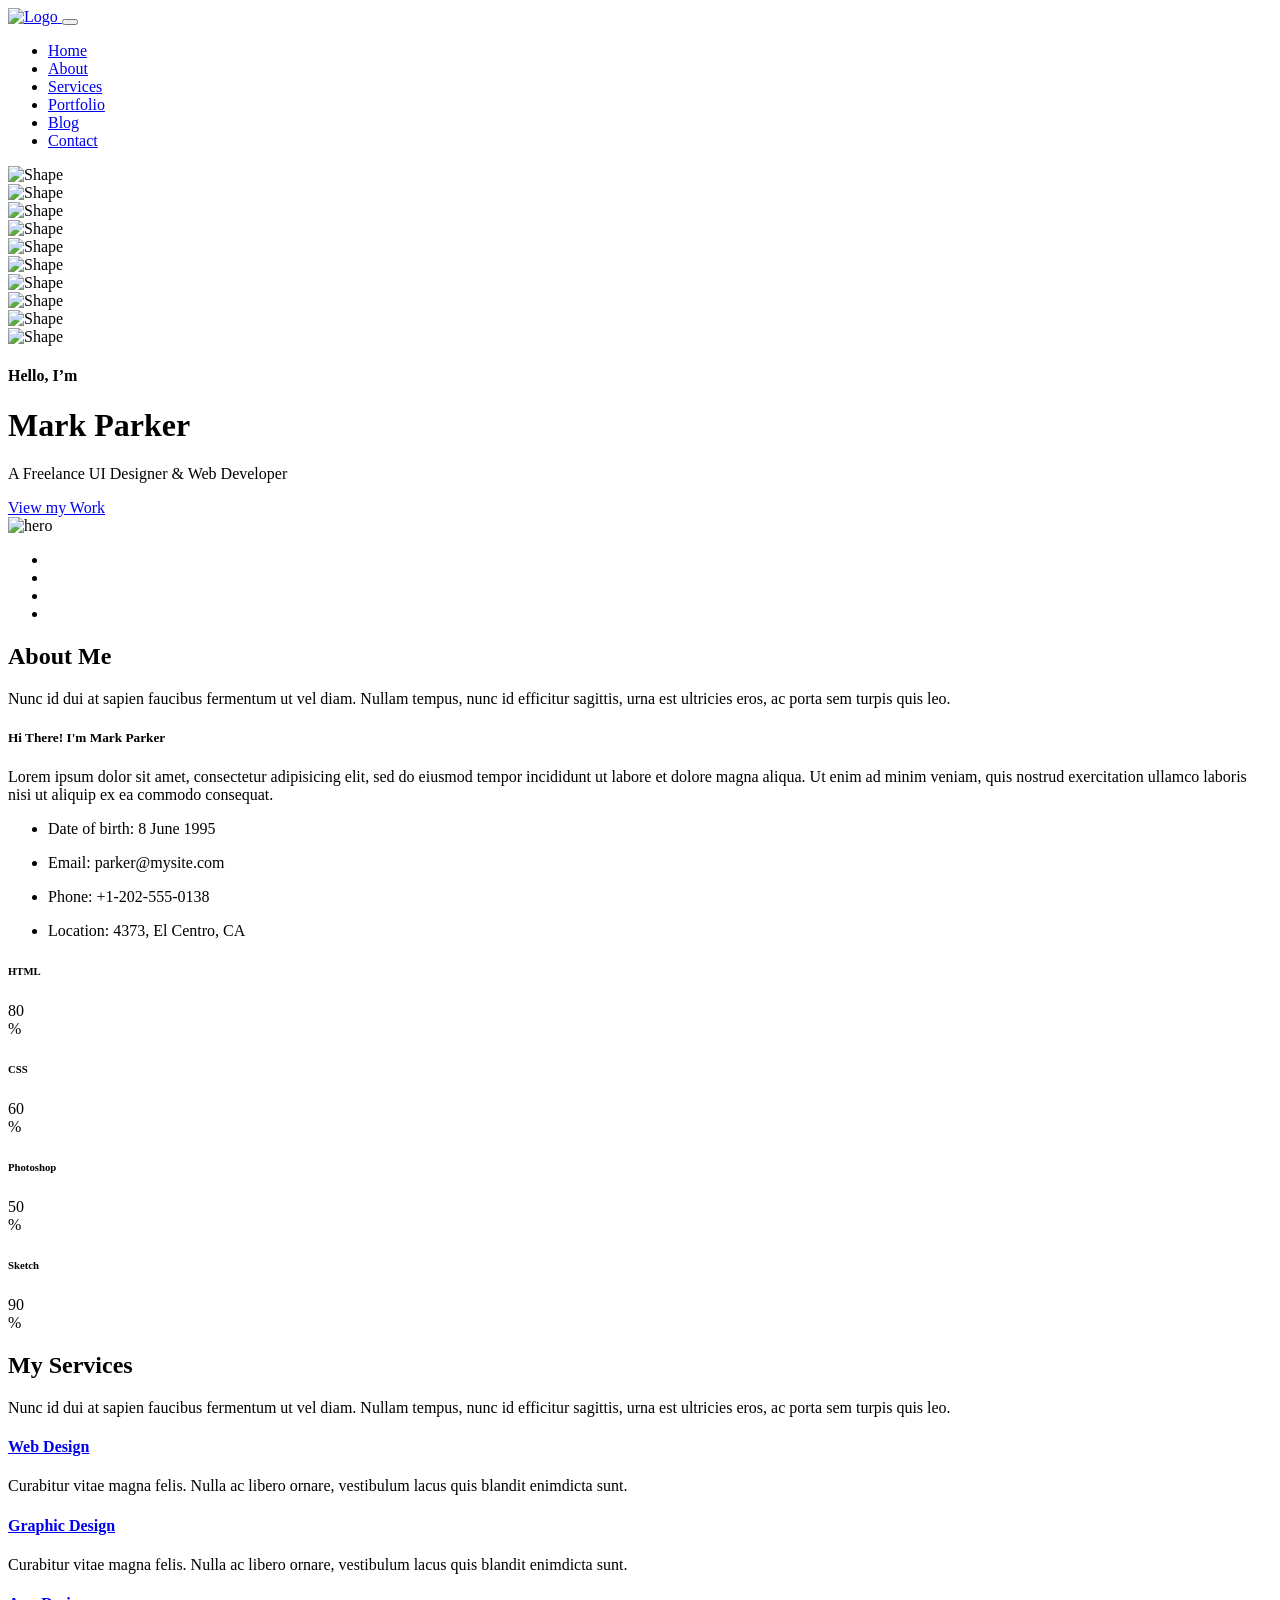
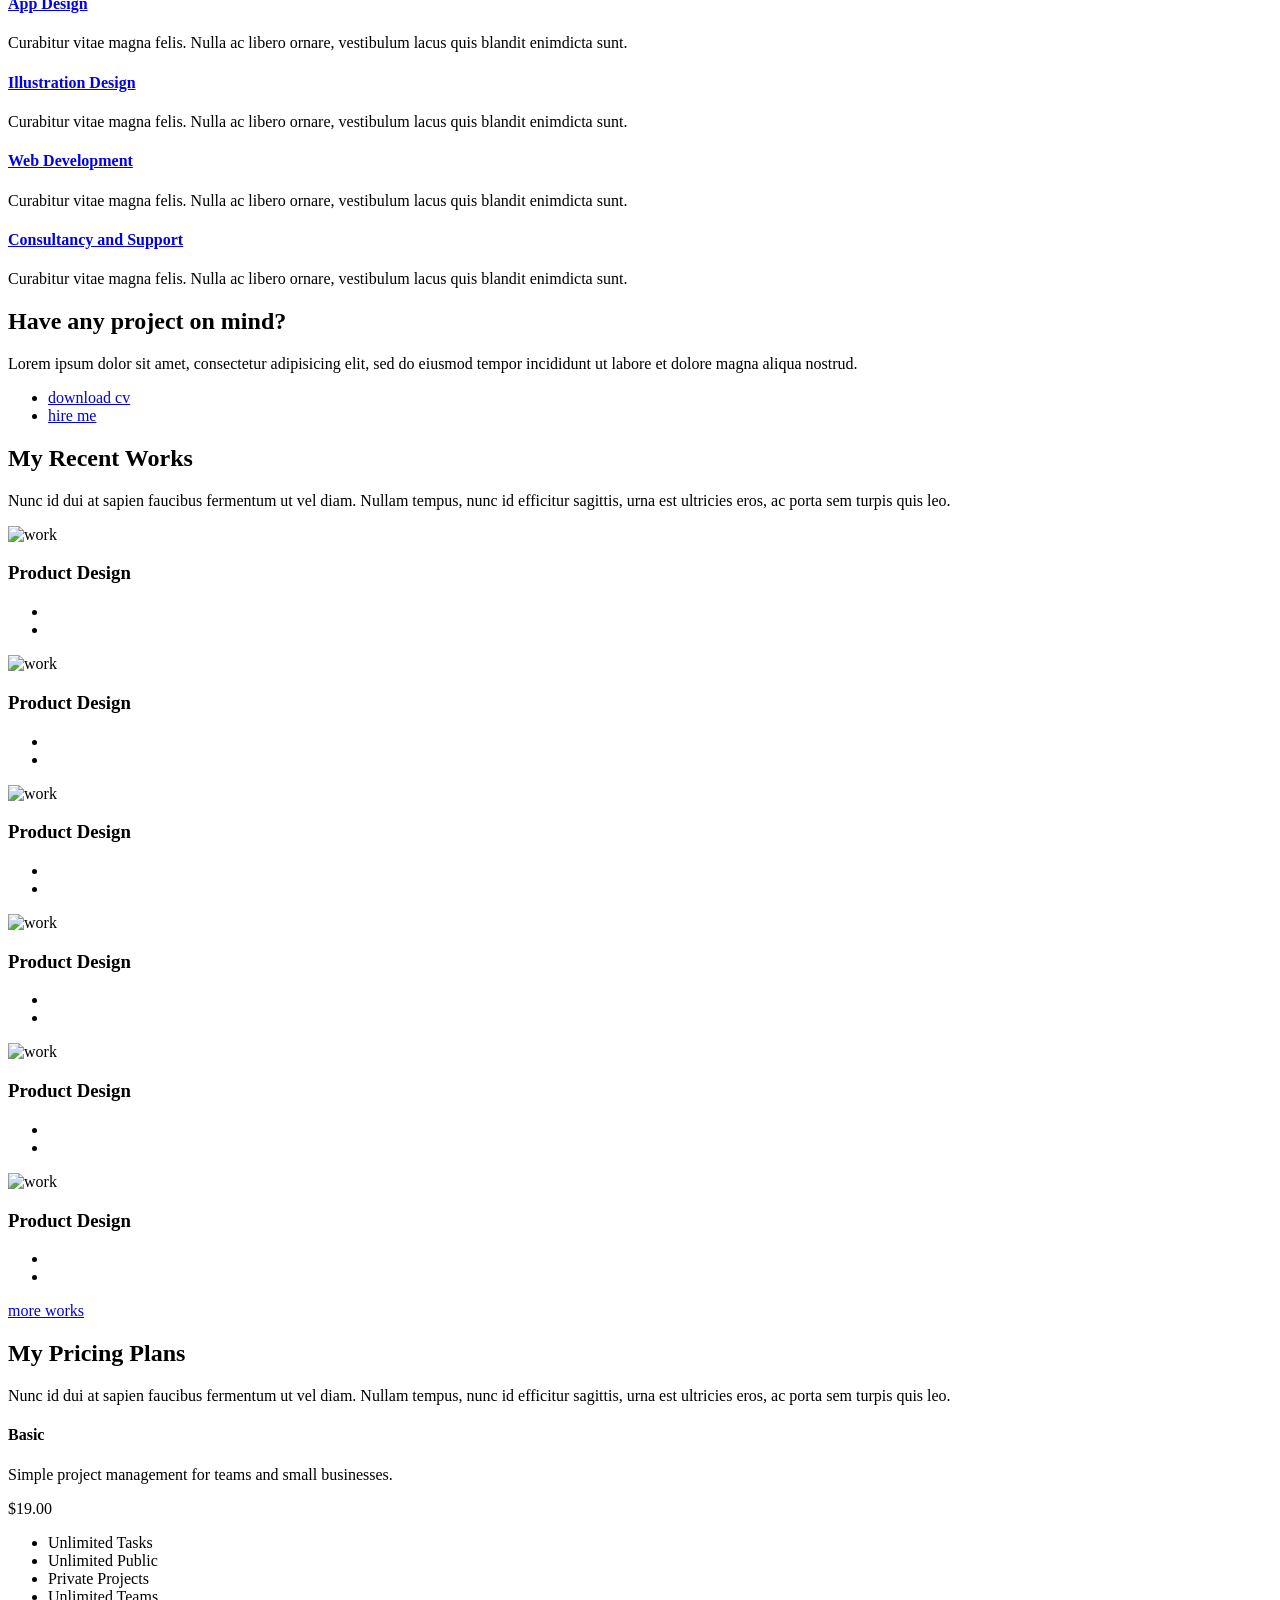
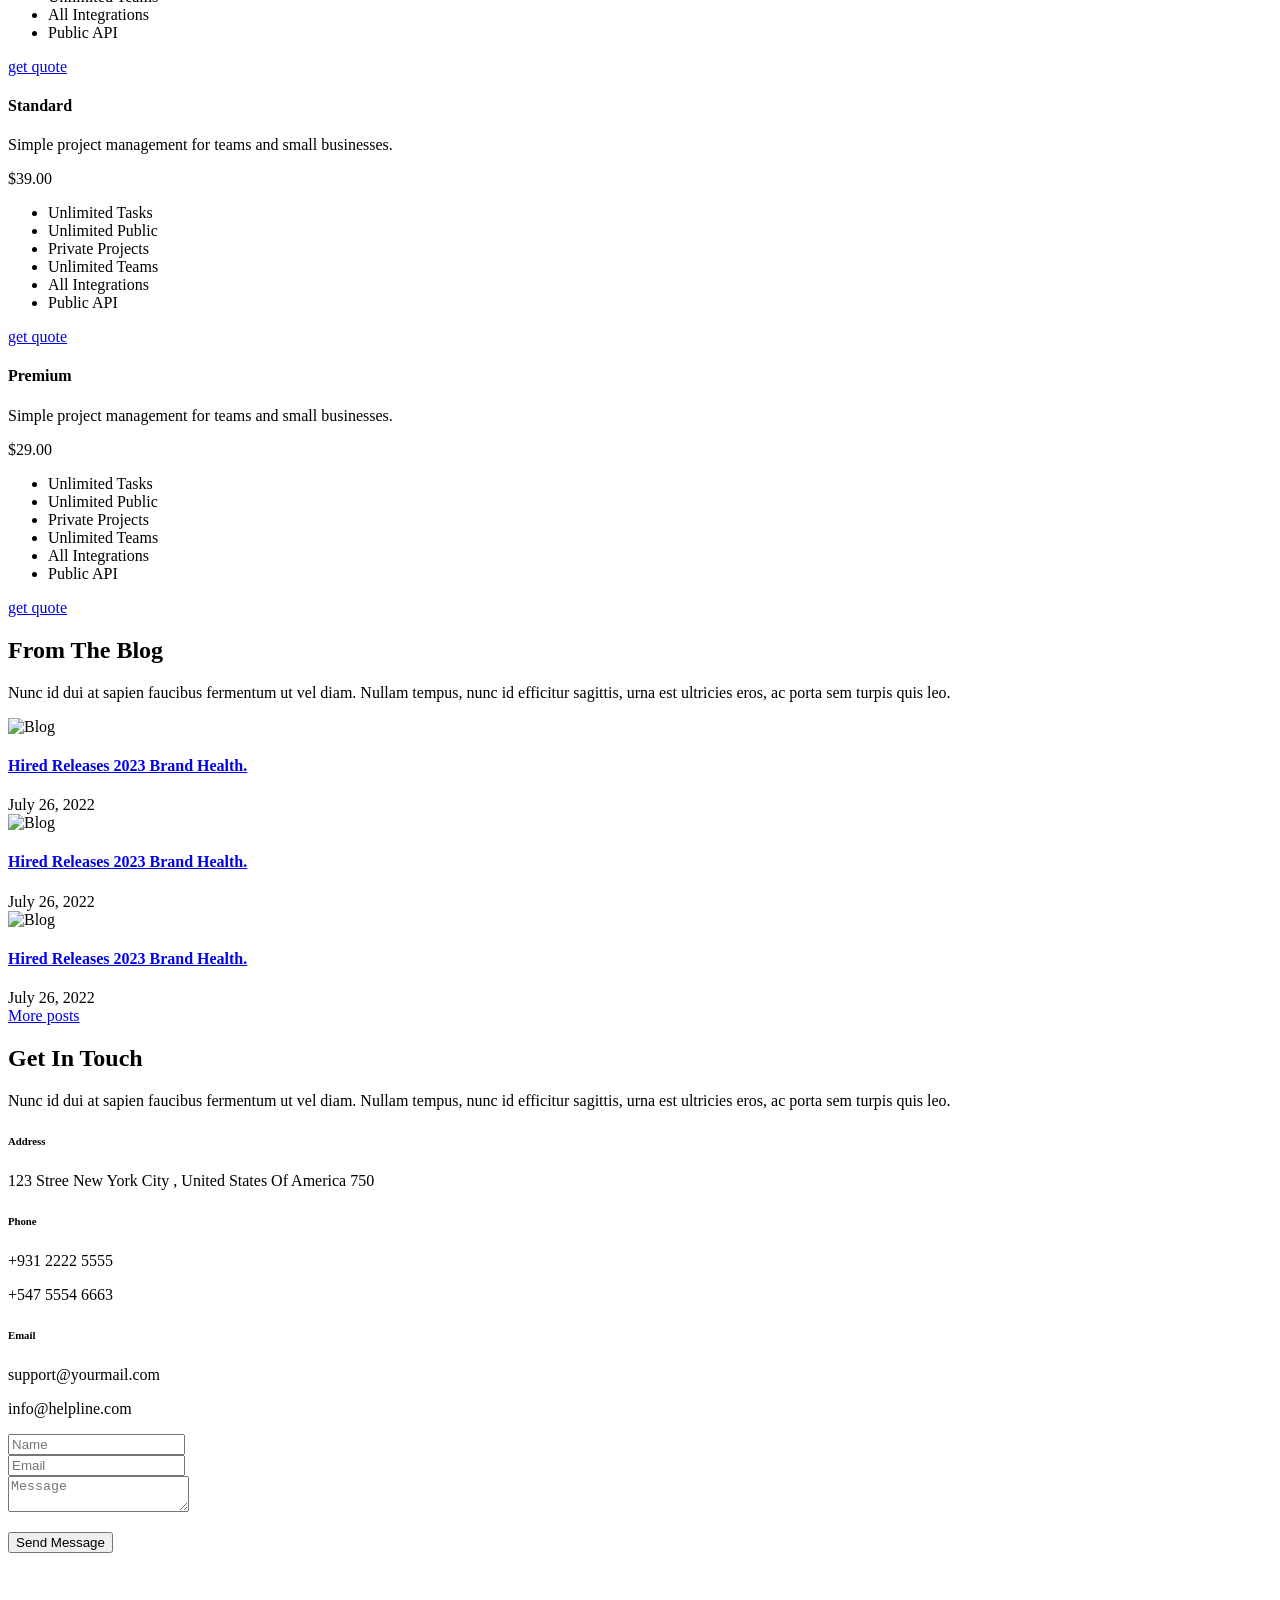
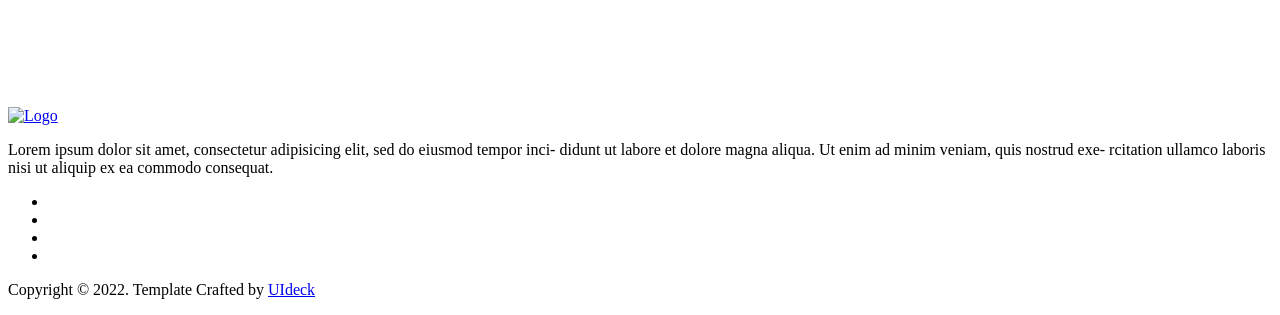
==== index.html @ fa96db2a "New Template File" ====
<!doctype html>
<html lang="en">

<head>

    <!--====== Required meta tags ======-->
    <meta charset="utf-8">
    <meta http-equiv="x-ua-compatible" content="ie=edge">
    <meta name="description" content="">
    <meta name="viewport" content="width=device-width, initial-scale=1, shrink-to-fit=no">

    <!--====== Title ======-->
    <title>Unfold - Personal Portfolio & CV Template</title>

    <!--====== Favicon Icon ======-->
    <link rel="shortcut icon" href="assets/images/favicon.png" type="image/png">

    <!--====== Bootstrap css ======-->
    <link rel="stylesheet" href="assets/css/bootstrap.min.css">

    <!--====== Line Icons css ======-->
    <link rel="stylesheet" href="assets/css/LineIcons.css">

    <!--====== Magnific Popup css ======-->
    <link rel="stylesheet" href="assets/css/magnific-popup.css">

    <!--====== Default css ======-->
    <link rel="stylesheet" href="assets/css/default.css">

    <!--====== Style css ======-->
    <link rel="stylesheet" href="assets/css/style.css">


</head>

<body>

    <!--====== PRELOADER PART START ======-->

    <div class="preloader">
        <div class="loader_34">
            <div class="ytp-spinner">
                <div class="ytp-spinner-container">
                    <div class="ytp-spinner-rotator">
                        <div class="ytp-spinner-left">
                            <div class="ytp-spinner-circle"></div>
                        </div>
                        <div class="ytp-spinner-right">
                            <div class="ytp-spinner-circle"></div>
                        </div>
                    </div>
                </div>
            </div>
        </div>
    </div>

    <!--====== PRELOADER ENDS START ======-->

    <!--====== HEADER PART START ======-->

    <header id="home" class="header-area">
        <div class="navigation fixed-top">
            <div class="container">
                <div class="row">
                    <div class="col-lg-12">
                        <nav class="navbar navbar-expand-lg">
                            <a class="navbar-brand" href="index.html">
                                <img src="assets/images/logo.png" alt="Logo">
                            </a> <!-- Logo -->
                            <button class="navbar-toggler" type="button" data-toggle="collapse" data-target="#navbarSupportedContent" aria-controls="navbarSupportedContent" aria-expanded="false" aria-label="Toggle navigation">
                                <span class="toggler-icon"></span>
                                <span class="toggler-icon"></span>
                                <span class="toggler-icon"></span>
                            </button>

                            <div class="collapse navbar-collapse" id="navbarSupportedContent">
                                <ul class="navbar-nav ml-auto">
                                    <li class="nav-item active"><a class="page-scroll" href="#home">Home</a></li>
                                    <li class="nav-item"><a class="page-scroll" href="#about">About</a></li>
                                    <li class="nav-item"><a class="page-scroll" href="#service">Services</a></li>
                                    <li class="nav-item"><a class="page-scroll" href="#work">Portfolio</a></li>
                                    <li class="nav-item"><a class="page-scroll" href="#blog">Blog</a></li>
                                    <li class="nav-item"><a class="page-scroll" href="#contact">Contact</a></li>
                                </ul>
                            </div> <!-- navbar collapse -->
                        </nav> <!-- navbar -->
                    </div>
                </div> <!-- row -->
            </div> <!-- container -->
        </div> <!-- navigation -->

        <div id="parallax" class="header-content d-flex align-items-center">
            <div class="header-shape shape-one layer" data-depth="0.10">
                <img src="assets/images/banner/shape/shape-1.png" alt="Shape">
            </div> <!-- header shape -->
            <div class="header-shape shape-tow layer" data-depth="0.30">
                <img src="assets/images/banner/shape/shape-2.png" alt="Shape">
            </div> <!-- header shape -->
            <div class="header-shape shape-three layer" data-depth="0.40">
                <img src="assets/images/banner/shape/shape-3.png" alt="Shape">
            </div> <!-- header shape -->
            <div class="header-shape shape-fore layer" data-depth="0.60">
                <img src="assets/images/banner/shape/shape-2.png" alt="Shape">
            </div> <!-- header shape -->
            <div class="header-shape shape-five layer" data-depth="0.20">
                <img src="assets/images/banner/shape/shape-1.png" alt="Shape">
            </div> <!-- header shape -->
            <div class="header-shape shape-six layer" data-depth="0.15">
                <img src="assets/images/banner/shape/shape-4.png" alt="Shape">
            </div> <!-- header shape -->
            <div class="header-shape shape-seven layer" data-depth="0.50">
                <img src="assets/images/banner/shape/shape-5.png" alt="Shape">
            </div> <!-- header shape -->
            <div class="header-shape shape-eight layer" data-depth="0.40">
                <img src="assets/images/banner/shape/shape-3.png" alt="Shape">
            </div> <!-- header shape -->
            <div class="header-shape shape-nine layer" data-depth="0.20">
                <img src="assets/images/banner/shape/shape-6.png" alt="Shape">
            </div> <!-- header shape -->
            <div class="header-shape shape-ten layer" data-depth="0.30">
                <img src="assets/images/banner/shape/shape-3.png" alt="Shape">
            </div> <!-- header shape -->
            <div class="container">
                <div class="row align-items-center">
                    <div class="col-xl-5 col-lg-6">
                        <div class="header-content-right">
                            <h4 class="sub-title">Hello, I’m</h4>
                            <h1 class="title">Mark Parker</h1>
                            <p>A Freelance UI Designer & Web Developer</p>
                            <a class="main-btn" href="#work">View my Work</a>
                        </div> <!-- header content right -->
                    </div>
                    <div class="col-lg-6 offset-xl-1">
                        <div class="header-image d-none d-lg-block">
                            <img src="assets/images/banner/hero.png" alt="hero">
                        </div> <!-- header image -->
                    </div>
                </div> <!-- row -->
            </div> <!-- container -->
            <div class="header-social">
                <div class="container">
                    <div class="row">
                        <div class="col-lg-12">
                            <div class="header-social-icon">
                                <ul>
                                    <li><a href="#"><i class="lni-facebook-filled"></i></a></li>
                                    <li><a href="#"><i class="lni-twitter-original"></i></a></li>
                                    <li><a href="#"><i class="lni-behance-original"></i></a></li>
                                    <li><a href="#"><i class="lni-linkedin-original"></i></a></li>
                                </ul>
                            </div> <!-- header social -->
                        </div>
                    </div> <!-- row -->
                </div> <!-- container -->
            </div> <!-- header social -->
        </div> <!-- header content -->
    </header>

    <!--====== HEADER PART ENDS ======-->

    <!--====== ABOUT PART START ======-->

    <section id="about" class="about-area pt-125 pb-130">
        <div class="container">
            <div class="row justify-content-center">
                <div class="col-lg-8">
                    <div class="section-title text-center">
                        <h2 class="title">About Me</h2>
                        <p>Nunc id dui at sapien faucibus fermentum ut vel diam. Nullam tempus, nunc id efficitur sagittis, urna est ultricies eros, ac porta sem turpis quis leo.</p>
                    </div> <!-- section title -->
                </div>
            </div> <!-- row -->
            <div class="row">
                <div class="col-lg-6">
                    <div class="about-content mt-50">
                        <h5 class="about-title">Hi There! I'm Mark Parker</h5>
                        <p>Lorem ipsum dolor sit amet, consectetur adipisicing elit, sed do eiusmod tempor incididunt ut labore et dolore magna aliqua. Ut enim ad minim veniam, quis nostrud exercitation ullamco laboris nisi ut aliquip ex ea commodo consequat.</p>
                        <ul class="clearfix">
                            <li>
                                <div class="single-info d-flex align-items-center">
                                    <div class="info-icon">
                                        <i class="lni-calendar"></i>
                                    </div>
                                    <div class="info-text">
                                        <p><span>Date of birth:</span> 8 June 1995</p>
                                    </div>
                                </div> <!-- single info -->
                            </li>
                            <li>
                                <div class="single-info d-flex align-items-center">
                                    <div class="info-icon">
                                        <i class="lni-envelope"></i>
                                    </div>
                                    <div class="info-text">
                                        <p><span>Email:</span> parker@mysite.com</p>
                                    </div>
                                </div> <!-- single info -->
                            </li>
                            <li>
                                <div class="single-info d-flex align-items-center">
                                    <div class="info-icon">
                                        <i class="lni-phone-handset"></i>
                                    </div>
                                    <div class="info-text">
                                        <p><span>Phone:</span> +1-202-555-0138</p>
                                    </div>
                                </div> <!-- single info -->
                            </li>
                            <li>
                                <div class="single-info d-flex align-items-center">
                                    <div class="info-icon">
                                        <i class="lni-map-marker"></i>
                                    </div>
                                    <div class="info-text">
                                        <p><span>Location:</span> 4373, El Centro, CA</p>
                                    </div>
                                </div> <!-- single info -->
                            </li>
                        </ul>
                    </div> <!-- about content -->
                </div>
                <div class="col-xl-5 offset-xl-1 col-lg-6">
                    <div class="about-skills pt-25">
                        <div class="skill-item mt-25">
                            <div class="skill-header">
                                <h6 class="skill-title">HTML</h6>
                                <div class="skill-percentage">
                                    <div class="count-box counted">
                                        <span class="counter">80</span>
                                    </div>
                                    %
                                </div>
                            </div>
                            <div class="skill-bar">
                                <div class="bar-inner">
                                    <div class="bar progress-line" data-width="80"></div>
                                </div>
                            </div>
                        </div> <!-- skill item -->
                        <div class="skill-item mt-25">
                            <div class="skill-header">
                                <h6 class="skill-title">CSS</h6>
                                <div class="skill-percentage">
                                    <div class="count-box counted">
                                        <span class="counter">60</span>
                                    </div>
                                    %
                                </div>
                            </div>
                            <div class="skill-bar">
                                <div class="bar-inner">
                                    <div class="bar progress-line" data-width="60"></div>
                                </div>
                            </div>
                        </div> <!-- skill item -->
                        <div class="skill-item mt-25">
                            <div class="skill-header">
                                <h6 class="skill-title">Photoshop</h6>
                                <div class="skill-percentage">
                                    <div class="count-box counted">
                                        <span class="counter">50</span>
                                    </div>
                                    %
                                </div>
                            </div>
                            <div class="skill-bar">
                                <div class="bar-inner">
                                    <div class="bar progress-line" data-width="50"></div>
                                </div>
                            </div>
                        </div> <!-- skill item -->
                        <div class="skill-item mt-25">
                            <div class="skill-header">
                                <h6 class="skill-title">Sketch</h6>
                                <div class="skill-percentage">
                                    <div class="count-box counted">
                                        <span class="counter">90</span>
                                    </div>
                                    %
                                </div>
                            </div>
                            <div class="skill-bar">
                                <div class="bar-inner">
                                    <div class="bar progress-line" data-width="90"></div>
                                </div>
                            </div>
                        </div> <!-- skill item -->
                    </div> <!-- about skills -->
                </div>
            </div> <!-- row -->
        </div> <!-- container -->
    </section>

    <!--====== ABOUT PART ENDS ======-->

    <!--====== SERVICES PART START ======-->

    <section id="service" class="services-area gray-bg pt-125 pb-130">
        <div class="container">
            <div class="row justify-content-center">
                <div class="col-lg-8">
                    <div class="section-title text-center pb-30">
                        <h2 class="title">My Services</h2>
                        <p>Nunc id dui at sapien faucibus fermentum ut vel diam. Nullam tempus, nunc id efficitur sagittis, urna est ultricies eros, ac porta sem turpis quis leo.</p>
                    </div> <!-- section title -->
                </div>
            </div> <!-- row -->
            <div class="row justify-content-center">
                <div class="col-lg-4 col-md-6 col-sm-8">
                    <div class="single-service text-center mt-30">
                        <div class="service-icon">
                            <i class="lni-code-alt"></i>
                        </div>
                        <div class="service-content">
                            <h4 class="service-title"><a href="#">Web Design</a></h4>
                            <p>Curabitur vitae magna felis. Nulla ac libero ornare, vestibulum lacus quis blandit enimdicta sunt.</p>
                        </div>
                    </div> <!-- single service -->
                </div>
                <div class="col-lg-4 col-md-6 col-sm-8">
                    <div class="single-service text-center mt-30">
                        <div class="service-icon">
                            <i class="lni-color-pallet"></i>
                        </div>
                        <div class="service-content">
                            <h4 class="service-title"><a href="#contact">Graphic Design</a></h4>
                            <p>Curabitur vitae magna felis. Nulla ac libero ornare, vestibulum lacus quis blandit enimdicta sunt.</p>
                        </div>
                    </div> <!-- single service -->
                </div>
                <div class="col-lg-4 col-md-6 col-sm-8">
                    <div class="single-service text-center mt-30">
                        <div class="service-icon">
                            <i class="lni-mobile"></i>
                        </div>
                        <div class="service-content">
                            <h4 class="service-title"><a href="#">App Design</a></h4>
                            <p>Curabitur vitae magna felis. Nulla ac libero ornare, vestibulum lacus quis blandit enimdicta sunt.</p>
                        </div>
                    </div> <!-- single service -->
                </div>
                <div class="col-lg-4 col-md-6 col-sm-8">
                    <div class="single-service text-center mt-30">
                        <div class="service-icon">
                            <i class="lni-vector"></i>
                        </div>
                        <div class="service-content">
                            <h4 class="service-title"><a href="#">Illustration Design</a></h4>
                            <p>Curabitur vitae magna felis. Nulla ac libero ornare, vestibulum lacus quis blandit enimdicta sunt.</p>
                        </div>
                    </div> <!-- single service -->
                </div>
                <div class="col-lg-4 col-md-6 col-sm-8">
                    <div class="single-service text-center mt-30">
                        <div class="service-icon">
                            <i class="lni-website"></i>
                        </div>
                        <div class="service-content">
                            <h4 class="service-title"><a href="#">Web Development</a></h4>
                            <p>Curabitur vitae magna felis. Nulla ac libero ornare, vestibulum lacus quis blandit enimdicta sunt.</p>
                        </div>
                    </div> <!-- single service -->
                </div>
                <div class="col-lg-4 col-md-6 col-sm-8">
                    <div class="single-service text-center mt-30">
                        <div class="service-icon">
                            <i class="lni-support"></i>
                        </div>
                        <div class="service-content">
                            <h4 class="service-title"><a href="#">Consultancy and Support</a></h4>
                            <p>Curabitur vitae magna felis. Nulla ac libero ornare, vestibulum lacus quis blandit enimdicta sunt.</p>
                        </div>
                    </div> <!-- single service -->
                </div>
            </div> <!-- row -->
        </div> <!-- container -->
    </section>

    <!--====== SERVICES PART ENDS ======-->

    <!--====== CALL TO ACTION PART START ======-->

    <section id="call-to-action" class="call-to-action pt-125 pb-130 bg_cover" style="background-image: url(assets/images/call-to-action.jpg)">
        <div class="container">
            <div class="row justify-content-center">
                <div class="col-xl-8 col-lg-9">
                    <div class="call-action-content text-center">
                        <h2 class="action-title">Have any project on mind?</h2>
                        <p>Lorem ipsum dolor sit amet, consectetur adipisicing elit, sed do eiusmod tempor incididunt ut labore et dolore magna aliqua nostrud.</p>
                        <ul>
                            <li><a class="main-btn custom" href="#">download cv</a></li>
                            <li><a class="main-btn custom-2" href="#">hire me</a></li>
                        </ul>
                    </div> <!-- call action content -->
                </div>
            </div> <!-- row -->
        </div> <!-- container -->
    </section>

    <!--====== CALL TO ACTION PART ENDS ======-->

    <!--====== WORK PART START ======-->

    <section id="work" class="work-area pt-125 pb-130">
        <div class="container">
            <div class="row">
                <div class="col-lg-8">
                    <div class="section-title pb-25">
                        <h2 class="title">My Recent Works</h2>
                        <p>Nunc id dui at sapien faucibus fermentum ut vel diam. Nullam tempus, nunc id efficitur sagittis, urna est ultricies eros, ac porta sem turpis quis leo.</p>
                    </div> <!-- section title -->
                </div>
            </div> <!-- row -->
            <div class="row">
                <div class="col-lg-4 col-md-6 col-sm-6">
                    <div class="single-work text-center mt-30">
                        <div class="work-image">
                            <img src="assets/images/work/w-1.jpg" alt="work">
                        </div>
                        <div class="work-overlay">
                            <div class="work-content">
                                <h3 class="work-title">Product Design</h3>
                                <ul>
                                    <li><a class="image-popup" href="assets/images/work/w-1.jpg"><i class="lni-plus"></i></a></li>
                                    <li><a href="#"><i class="lni-link"></i></a></li>
                                </ul>
                            </div>
                        </div>
                    </div> <!-- single work -->
                </div>
                <div class="col-lg-4 col-md-6 col-sm-6">
                    <div class="single-work text-center mt-30">
                        <div class="work-image">
                            <img src="assets/images/work/w-2.jpg" alt="work">
                        </div>
                        <div class="work-overlay">
                            <div class="work-content">
                                <h3 class="work-title">Product Design</h3>
                                <ul>
                                    <li><a class="image-popup" href="assets/images/work/w-2.jpg"><i class="lni-plus"></i></a></li>
                                    <li><a href="#"><i class="lni-link"></i></a></li>
                                </ul>
                            </div>
                        </div>
                    </div> <!-- single work -->
                </div>
                <div class="col-lg-4 col-md-6 col-sm-6">
                    <div class="single-work text-center mt-30">
                        <div class="work-image">
                            <img src="assets/images/work/w-3.jpg" alt="work">
                        </div>
                        <div class="work-overlay">
                            <div class="work-content">
                                <h3 class="work-title">Product Design</h3>
                                <ul>
                                    <li><a class="image-popup" href="assets/images/work/w-3.jpg"><i class="lni-plus"></i></a></li>
                                    <li><a href="#"><i class="lni-link"></i></a></li>
                                </ul>
                            </div>
                        </div>
                    </div> <!-- single work -->
                </div>
                <div class="col-lg-4 col-md-6 col-sm-6">
                    <div class="single-work text-center mt-30">
                        <div class="work-image">
                            <img src="assets/images/work/w-4.jpg" alt="work">
                        </div>
                        <div class="work-overlay">
                            <div class="work-content">
                                <h3 class="work-title">Product Design</h3>
                                <ul>
                                    <li><a class="image-popup" href="assets/images/work/w-4.jpg"><i class="lni-plus"></i></a></li>
                                    <li><a href="#"><i class="lni-link"></i></a></li>
                                </ul>
                            </div>
                        </div>
                    </div> <!-- single work -->
                </div>
                <div class="col-lg-4 col-md-6 col-sm-6">
                    <div class="single-work text-center mt-30">
                        <div class="work-image">
                            <img src="assets/images/work/w-5.jpg" alt="work">
                        </div>
                        <div class="work-overlay">
                            <div class="work-content">
                                <h3 class="work-title">Product Design</h3>
                                <ul>
                                    <li><a class="image-popup" href="assets/images/work/w-5.jpg"><i class="lni-plus"></i></a></li>
                                    <li><a href="#"><i class="lni-link"></i></a></li>
                                </ul>
                            </div>
                        </div>
                    </div> <!-- single work -->
                </div>
                <div class="col-lg-4 col-md-6 col-sm-6">
                    <div class="single-work text-center mt-30">
                        <div class="work-image">
                            <img src="assets/images/work/w-6.jpg" alt="work">
                        </div>
                        <div class="work-overlay">
                            <div class="work-content">
                                <h3 class="work-title">Product Design</h3>
                                <ul>
                                    <li><a class="image-popup" href="assets/images/work/w-6.jpg"><i class="lni-plus"></i></a></li>
                                    <li><a href="#"><i class="lni-link"></i></a></li>
                                </ul>
                            </div>
                        </div>
                    </div> <!-- single work -->
                </div>
            </div> <!-- row -->
            <div class="row">
                <div class="col-lg-12">
                    <div class="work-more text-center mt-50">
                        <a class="main-btn" href="#">more works</a>
                    </div> <!-- work more -->
                </div>
            </div> <!-- row -->
        </div> <!-- container -->
    </section>

    <!--====== WORK PART ENDS ======-->

    <!--====== PRICING PART START ======-->

    <section id="pricing" class="pricing-area gray-bg pt-125 pb-130">
        <div class="container">
            <div class="row justify-content-center">
                <div class="col-lg-8">
                    <div class="section-title text-center pb-25">
                        <h2 class="title">My Pricing Plans</h2>
                        <p>Nunc id dui at sapien faucibus fermentum ut vel diam. Nullam tempus, nunc id efficitur sagittis, urna est ultricies eros, ac porta sem turpis quis leo.</p>
                    </div> <!-- section title -->
                </div>
            </div> <!-- row -->
            <div class="row justify-content-center">
                <div class="col-lg-4 col-md-8 col-sm-9">
                    <div class="single-pricing text-center mt-30">
                        <div class="pricing-package">
                            <h4 class="package-title">Basic</h4>
                        </div>
                        <div class="pricing-body">
                            <div class="pricing-text">
                                <p>Simple project management for teams and small businesses.</p>
                                <span class="price">$19.00</span>
                            </div>
                            <div class="pricing-list">
                                <ul>
                                    <li>Unlimited Tasks</li>
                                    <li>Unlimited Public</li>
                                    <li>Private Projects</li>
                                    <li>Unlimited Teams</li>
                                    <li>All Integrations</li>
                                    <li>Public API</li>
                                </ul>
                            </div>
                            <div class="pricing-btn">
                                <a class="main-btn" href="#contact">get quote</a>
                            </div>
                        </div>
                    </div> <!-- single pricing -->
                </div>
                <div class="col-lg-4 col-md-8 col-sm-9">
                    <div class="single-pricing active text-center mt-30">
                        <div class="pricing-package">
                            <h4 class="package-title">Standard</h4>
                        </div>
                        <div class="pricing-body">
                            <div class="pricing-text">
                                <p>Simple project management for teams and small businesses.</p>
                                <span class="price">$39.00</span>
                            </div>
                            <div class="pricing-list">
                                <ul>
                                    <li>Unlimited Tasks</li>
                                    <li>Unlimited Public</li>
                                    <li>Private Projects</li>
                                    <li>Unlimited Teams</li>
                                    <li>All Integrations</li>
                                    <li>Public API</li>
                                </ul>
                            </div>
                            <div class="pricing-btn">
                                <a class="main-btn" href="#contact">get quote</a>
                            </div>
                        </div>
                    </div> <!-- single pricing -->
                </div>
                <div class="col-lg-4 col-md-8 col-sm-9">
                    <div class="single-pricing text-center mt-30">
                        <div class="pricing-package">
                            <h4 class="package-title">Premium</h4>
                        </div>
                        <div class="pricing-body">
                            <div class="pricing-text">
                                <p>Simple project management for teams and small businesses.</p>
                                <span class="price">$29.00</span>
                            </div>
                            <div class="pricing-list">
                                <ul>
                                    <li>Unlimited Tasks</li>
                                    <li>Unlimited Public</li>
                                    <li>Private Projects</li>
                                    <li>Unlimited Teams</li>
                                    <li>All Integrations</li>
                                    <li>Public API</li>
                                </ul>
                            </div>
                            <div class="pricing-btn">
                                <a class="main-btn" href="#contact">get quote</a>
                            </div>
                        </div>
                    </div> <!-- single pricing -->
                </div>
            </div> <!-- row -->
        </div> <!-- container -->
    </section>

    <!--====== PRICING PART ENDS ======-->

    <!--====== BLOG PART START ======-->

    <section id="blog" class="blog-area pt-125 pb-130">
        <div class="container">
            <div class="row justify-content-center">
                <div class="col-lg-8">
                    <div class="section-title text-center pb-25">
                        <h2 class="title">From The Blog</h2>
                        <p>Nunc id dui at sapien faucibus fermentum ut vel diam. Nullam tempus, nunc id efficitur sagittis, urna est ultricies eros, ac porta sem turpis quis leo.</p>
                    </div> <!-- section title -->
                </div>
            </div> <!-- row -->
            <div class="row justify-content-center">
                <div class="col-lg-4 col-md-8 col-sm-9">
                    <div class="single-blog mt-30">
                        <div class="blog-image">
                            <img src="assets/images/blog/b-1.jpg" alt="Blog">
                        </div>
                        <div class="blog-content">
                            <h4 class="blog-title"><a href="#">Hired Releases 2023 Brand Health.</a></h4>
                            <span>July 26, 2022</span>
                        </div>
                    </div> <!-- single blog -->
                </div>
                <div class="col-lg-4 col-md-8 col-sm-9">
                    <div class="single-blog mt-30">
                        <div class="blog-image">
                            <img src="assets/images/blog/b-2.jpg" alt="Blog">
                        </div>
                        <div class="blog-content">
                            <h4 class="blog-title"><a href="#">Hired Releases 2023 Brand Health.</a></h4>
                            <span>July 26, 2022</span>
                        </div>
                    </div> <!-- single blog -->
                </div>
                <div class="col-lg-4 col-md-8 col-sm-9">
                    <div class="single-blog mt-30">
                        <div class="blog-image">
                            <img src="assets/images/blog/b-3.jpg" alt="Blog">
                        </div>
                        <div class="blog-content">
                            <h4 class="blog-title"><a href="#">Hired Releases 2023 Brand Health.</a></h4>
                            <span>July 26, 2022</span>
                        </div>
                    </div> <!-- single blog -->
                </div>
            </div> <!-- row -->
            <div class="row">
                <div class="col-lg-12">
                    <div class="blog-more text-center mt-50">
                        <a class="main-btn" href="#">More posts</a>
                    </div> <!-- blog more -->
                </div>
            </div> <!-- row -->
        </div> <!-- container -->
    </section>

    <!--====== BLOG PART ENDS ======-->

    <!--====== CONTACT PART START ======-->

    <section id="contact" class="contact-area pt-125 pb-130 gray-bg">
        <div class="container">
            <div class="row justify-content-center">
                <div class="col-lg-8">
                    <div class="section-title text-center pb-25">
                        <h2 class="title">Get In Touch</h2>
                        <p>Nunc id dui at sapien faucibus fermentum ut vel diam. Nullam tempus, nunc id efficitur sagittis, urna est ultricies eros, ac porta sem turpis quis leo.</p>
                    </div> <!-- section title -->
                </div>
            </div> <!-- row -->
            <div class="row justify-content-center">
                <div class="col-lg-4 col-md-6 col-sm-7">
                    <div class="contact-box text-center mt-30">
                        <div class="contact-icon">
                            <i class="lni-map-marker"></i>
                        </div>
                        <div class="contact-content">
                            <h6 class="contact-title">Address</h6>
                            <p>123 Stree New York City , United States Of America 750</p>
                        </div>
                    </div> <!-- contact box -->
                </div>
                <div class="col-lg-4 col-md-6 col-sm-7">
                    <div class="contact-box text-center mt-30">
                        <div class="contact-icon">
                            <i class="lni-phone"></i>
                        </div>
                        <div class="contact-content">
                            <h6 class="contact-title">Phone</h6>
                            <p>+931 2222 5555</p>
                            <p>+547 5554 6663</p>
                        </div>
                    </div> <!-- contact box -->
                </div>
                <div class="col-lg-4 col-md-6 col-sm-7">
                    <div class="contact-box text-center mt-30">
                        <div class="contact-icon">
                            <i class="lni-envelope"></i>
                        </div>
                        <div class="contact-content">
                            <h6 class="contact-title">Email</h6>
                            <p>support@yourmail.com</p>
                            <p>info@helpline.com</p>
                        </div>
                    </div> <!-- contact box -->
                </div>
            </div> <!-- row -->
            <div class="row">
                <div class="col-lg-6">
                    <div class="contact-form pt-30">
                        <form id="contact-form" action="assets/contact.php">
                            <div class="single-form">
                                <input type="text" name="name" placeholder="Name">
                            </div> <!-- single form -->
                            <div class="single-form">
                                <input type="email" name="email" placeholder="Email">
                            </div> <!-- single form -->
                            <div class="single-form">
                                <textarea name="message" placeholder="Message"></textarea>
                            </div> <!-- single form -->
                            <p class="form-message"></p>
                            <div class="single-form">
                                <button class="main-btn" type="submit">Send Message</button>
                            </div> <!-- single form -->
                        </form>
                    </div> <!-- contact form -->
                </div>
                <div class="col-lg-6">
                    <div class="contact-map mt-60">
                        <div class="gmap_canvas">                            
                            <iframe id="gmap_canvas" src="https://maps.google.com/maps?q=Mission%20District%2C%20San%20Francisco%2C%20CA%2C%20USA&t=&z=13&ie=UTF8&iwloc=&output=embed" frameborder="0" scrolling="no" marginheight="0" marginwidth="0"></iframe>
                        </div>
                    </div> <!-- contact map -->
                </div>
            </div> <!-- row -->
        </div> <!-- container -->
    </section>

    <!--====== CONTACT PART ENDS ======-->

    <!--====== FOOTER PART START ======-->

    <footer id="footer" class="footer-area">
        <div class="footer-widget pt-130 pb-130">
            <div class="container">
                <div class="row justify-content-center">
                    <div class="col-lg-8">
                        <div class="footer-content text-center">
                            <a href="index.html">
                                <img src="assets/images/logo-2.png" alt="Logo">
                            </a>
                            <p class="mt-">Lorem ipsum dolor sit amet, consectetur adipisicing elit, sed do eiusmod tempor inci- didunt ut labore et dolore magna aliqua. Ut enim ad minim veniam, quis nostrud exe- rcitation ullamco laboris nisi ut aliquip ex ea commodo consequat.</p>
                            <ul>
                                <li><a href="#"><i class="lni-facebook-filled"></i></a></li>
                                <li><a href="#"><i class="lni-twitter-original"></i></a></li>
                                <li><a href="#"><i class="lni-pinterest"></i></a></li>
                                <li><a href="#"><i class="lni-linkedin-original"></i></a></li>
                            </ul>
                        </div> <!-- footer content -->
                    </div>
                </div> <!-- row -->
            </div> <!-- container -->
        </div> <!-- footer widget -->
        <div class="footer-copyright pb-20">
            <div class="container">
                <div class="row">
                    <div class="col-lg-12">
                        <div class="copyright-text text-center pt-20">
                            <p>Copyright © 2022. Template Crafted by <a href="https://uideck.com" rel="nofollow">UIdeck</a></p>
                        </div> <!-- copyright text -->
                    </div>
                </div> <!-- row -->
            </div> <!-- container -->
        </div> <!-- footer widget -->
    </footer>

    <!--====== FOOTER PART ENDS ======-->

    <!--====== BACK TOP TOP PART START ======-->

    <a href="#" class="back-to-top"><i class="lni-chevron-up"></i></a>

    <!--====== BACK TOP TOP PART ENDS ======-->







    <!--====== jquery js ======-->
    <script src="assets/js/vendor/modernizr-3.6.0.min.js"></script>
    <script src="assets/js/vendor/jquery-1.12.4.min.js"></script>

    <!--====== Bootstrap js ======-->
    <script src="assets/js/bootstrap.min.js"></script>
    <script src="assets/js/popper.min.js"></script>

    <!--====== Magnific Popup js ======-->
    <script src="assets/js/jquery.magnific-popup.min.js"></script>

    <!--====== Parallax js ======-->
    <script src="assets/js/parallax.min.js"></script>

    <!--====== Counter Up js ======-->
    <script src="assets/js/waypoints.min.js"></script>
    <script src="assets/js/jquery.counterup.min.js"></script>


    <!--====== Appear js ======-->
    <script src="assets/js/jquery.appear.min.js"></script>

    <!--====== Scrolling js ======-->
    <script src="assets/js/scrolling-nav.js"></script>
    <script src="assets/js/jquery.easing.min.js"></script>


    <!--====== Main js ======-->
    <script src="assets/js/main.js"></script>

</body>

</html>
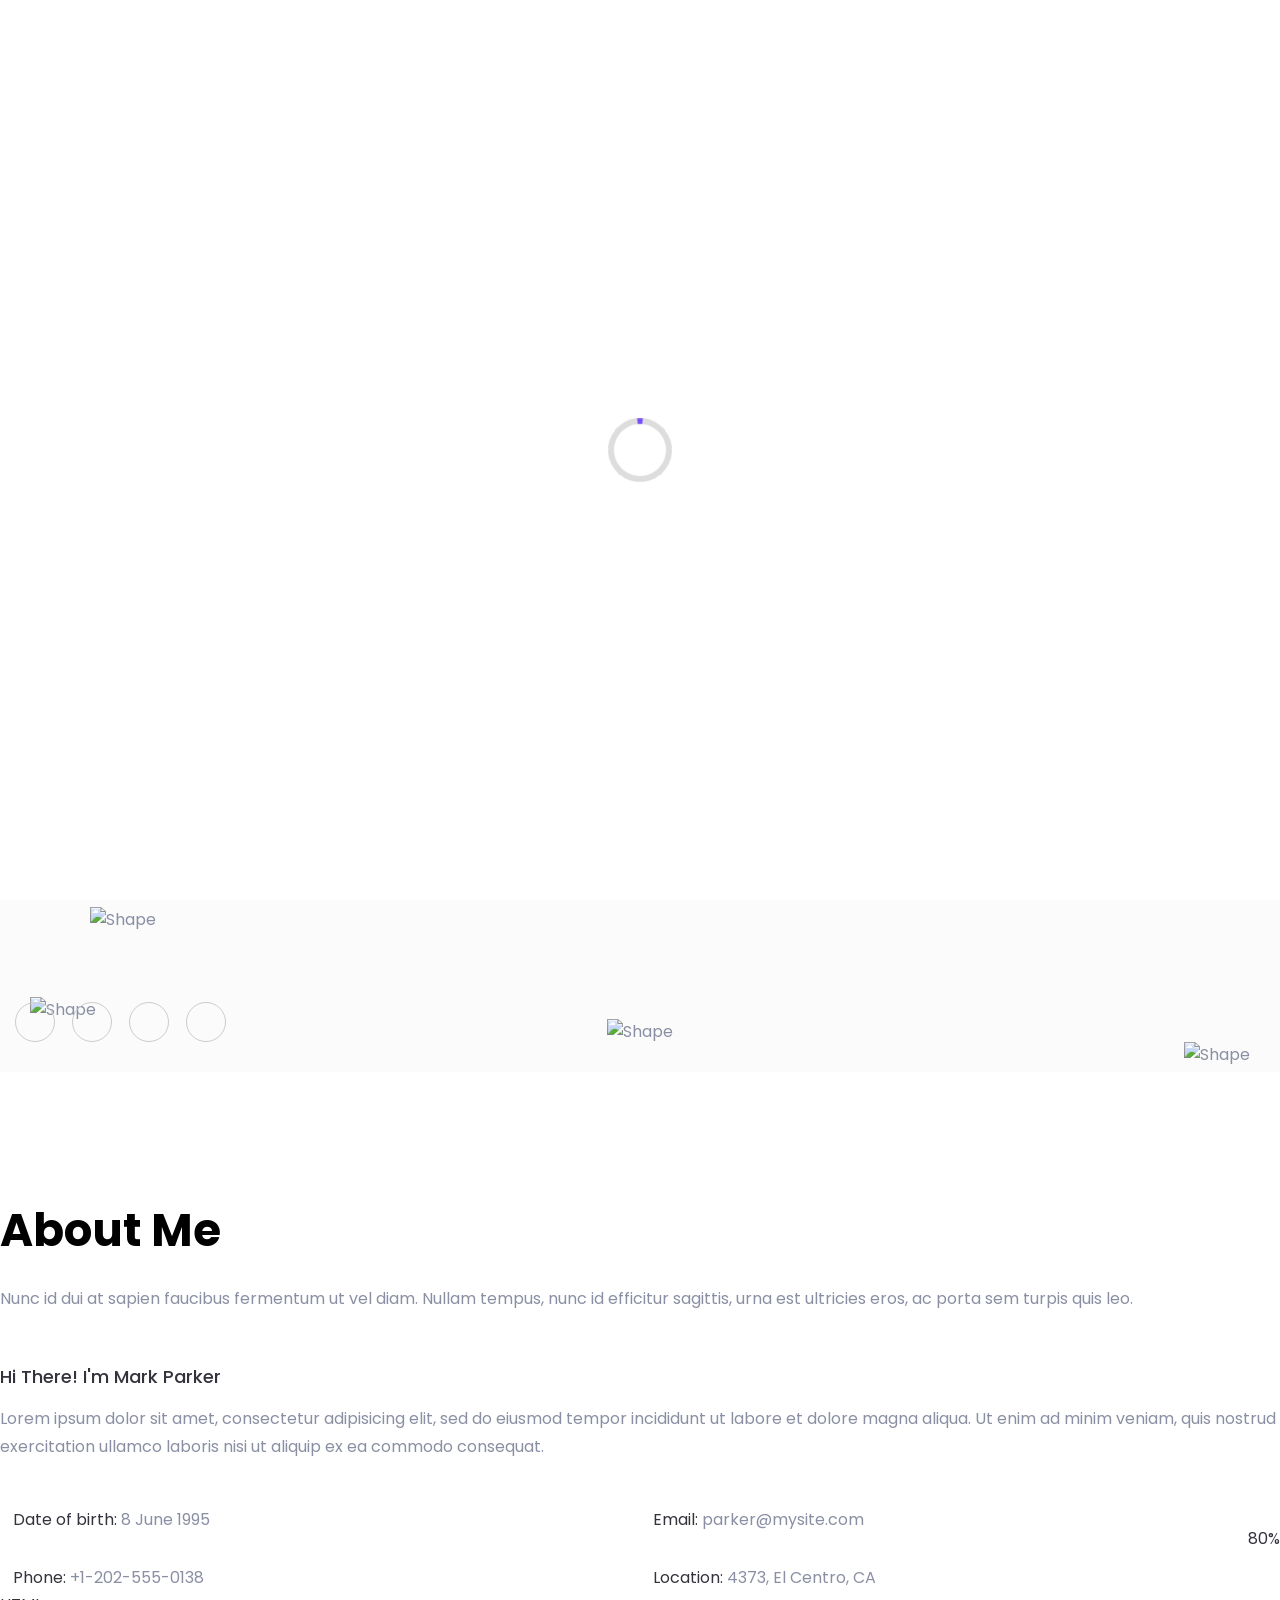
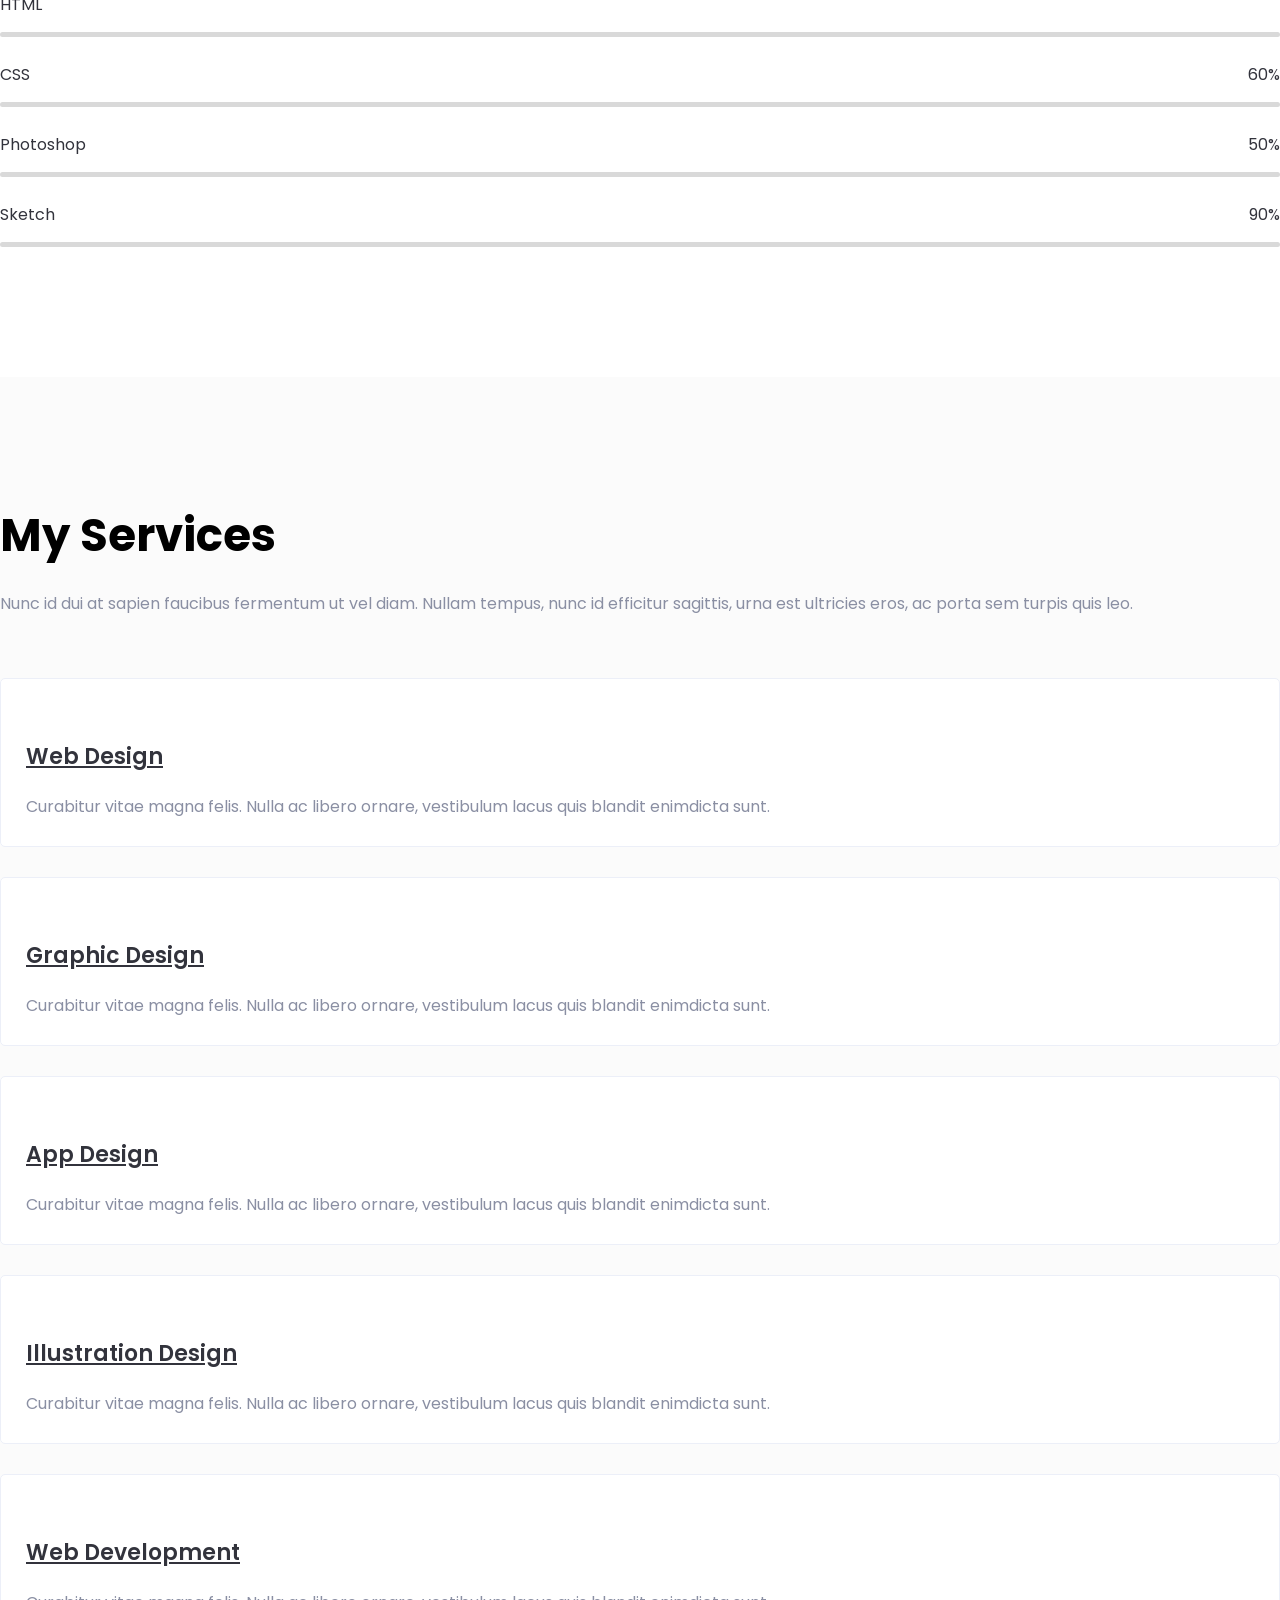
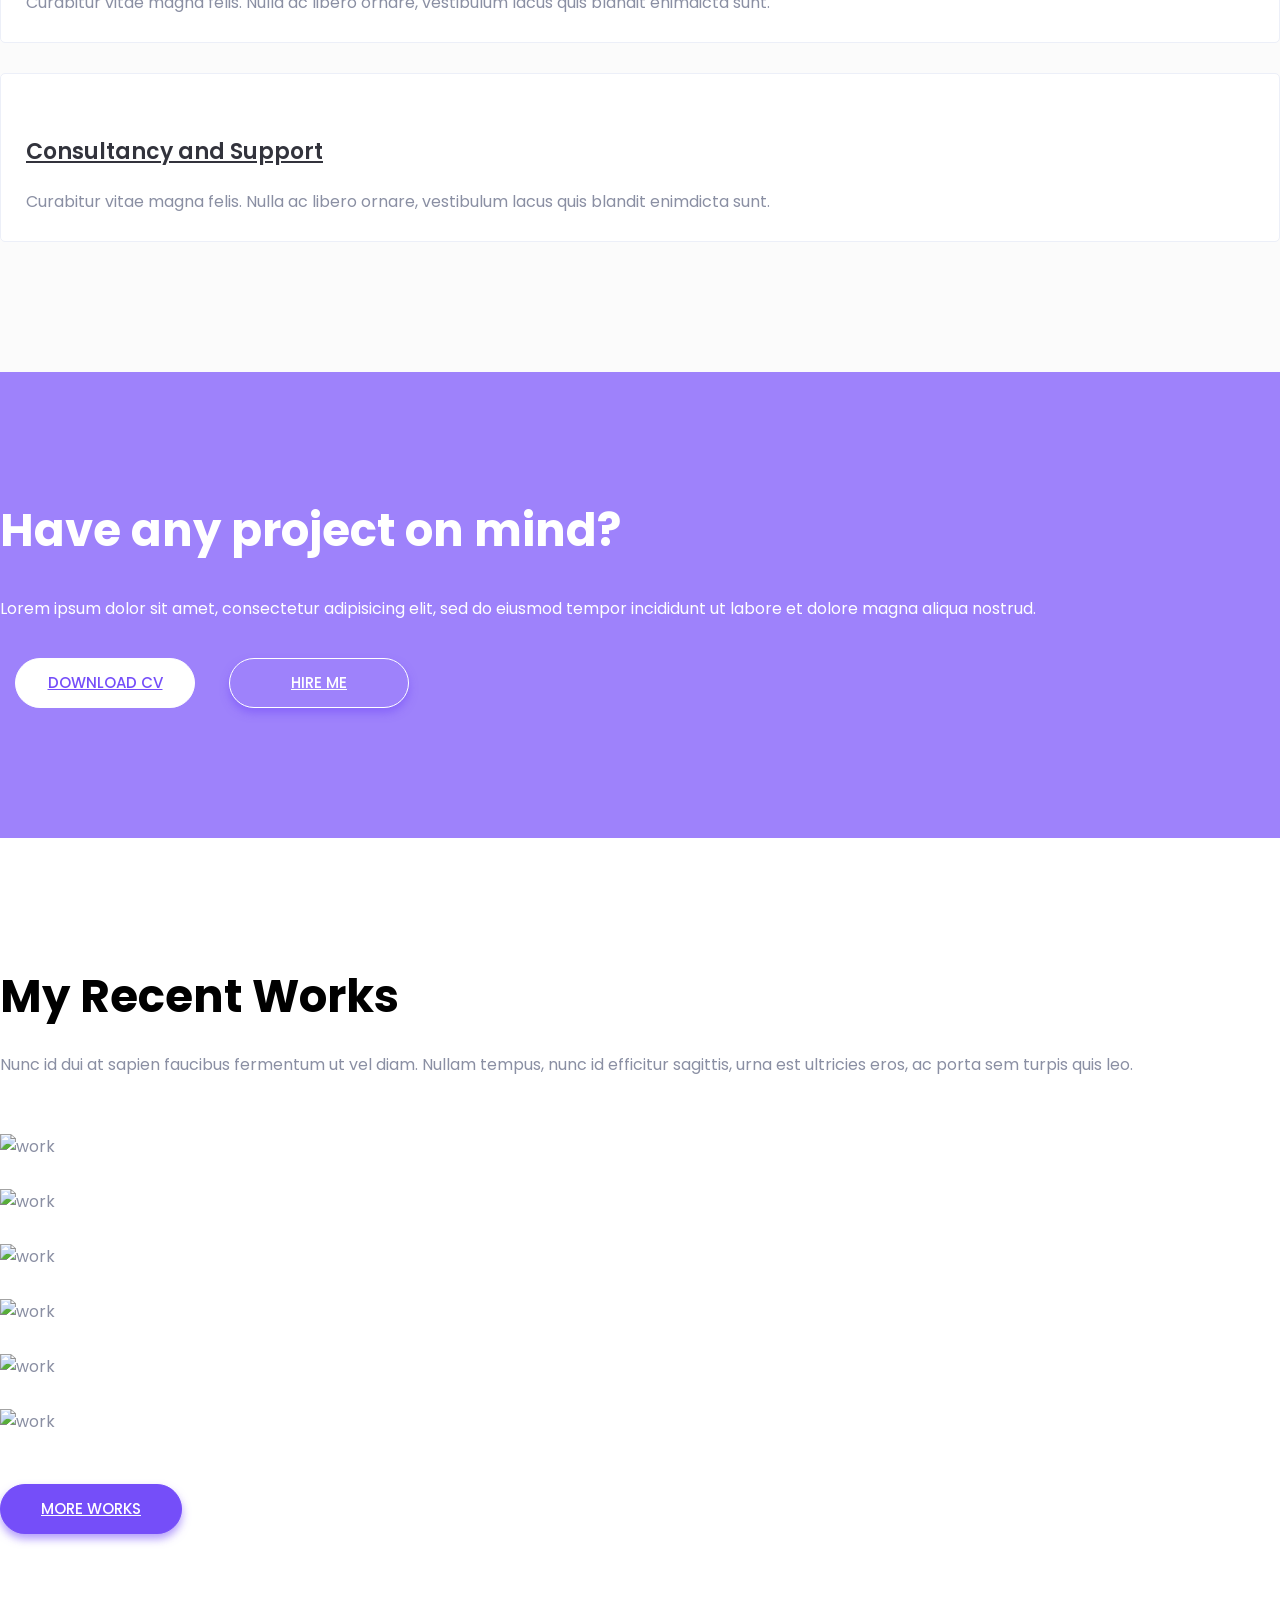
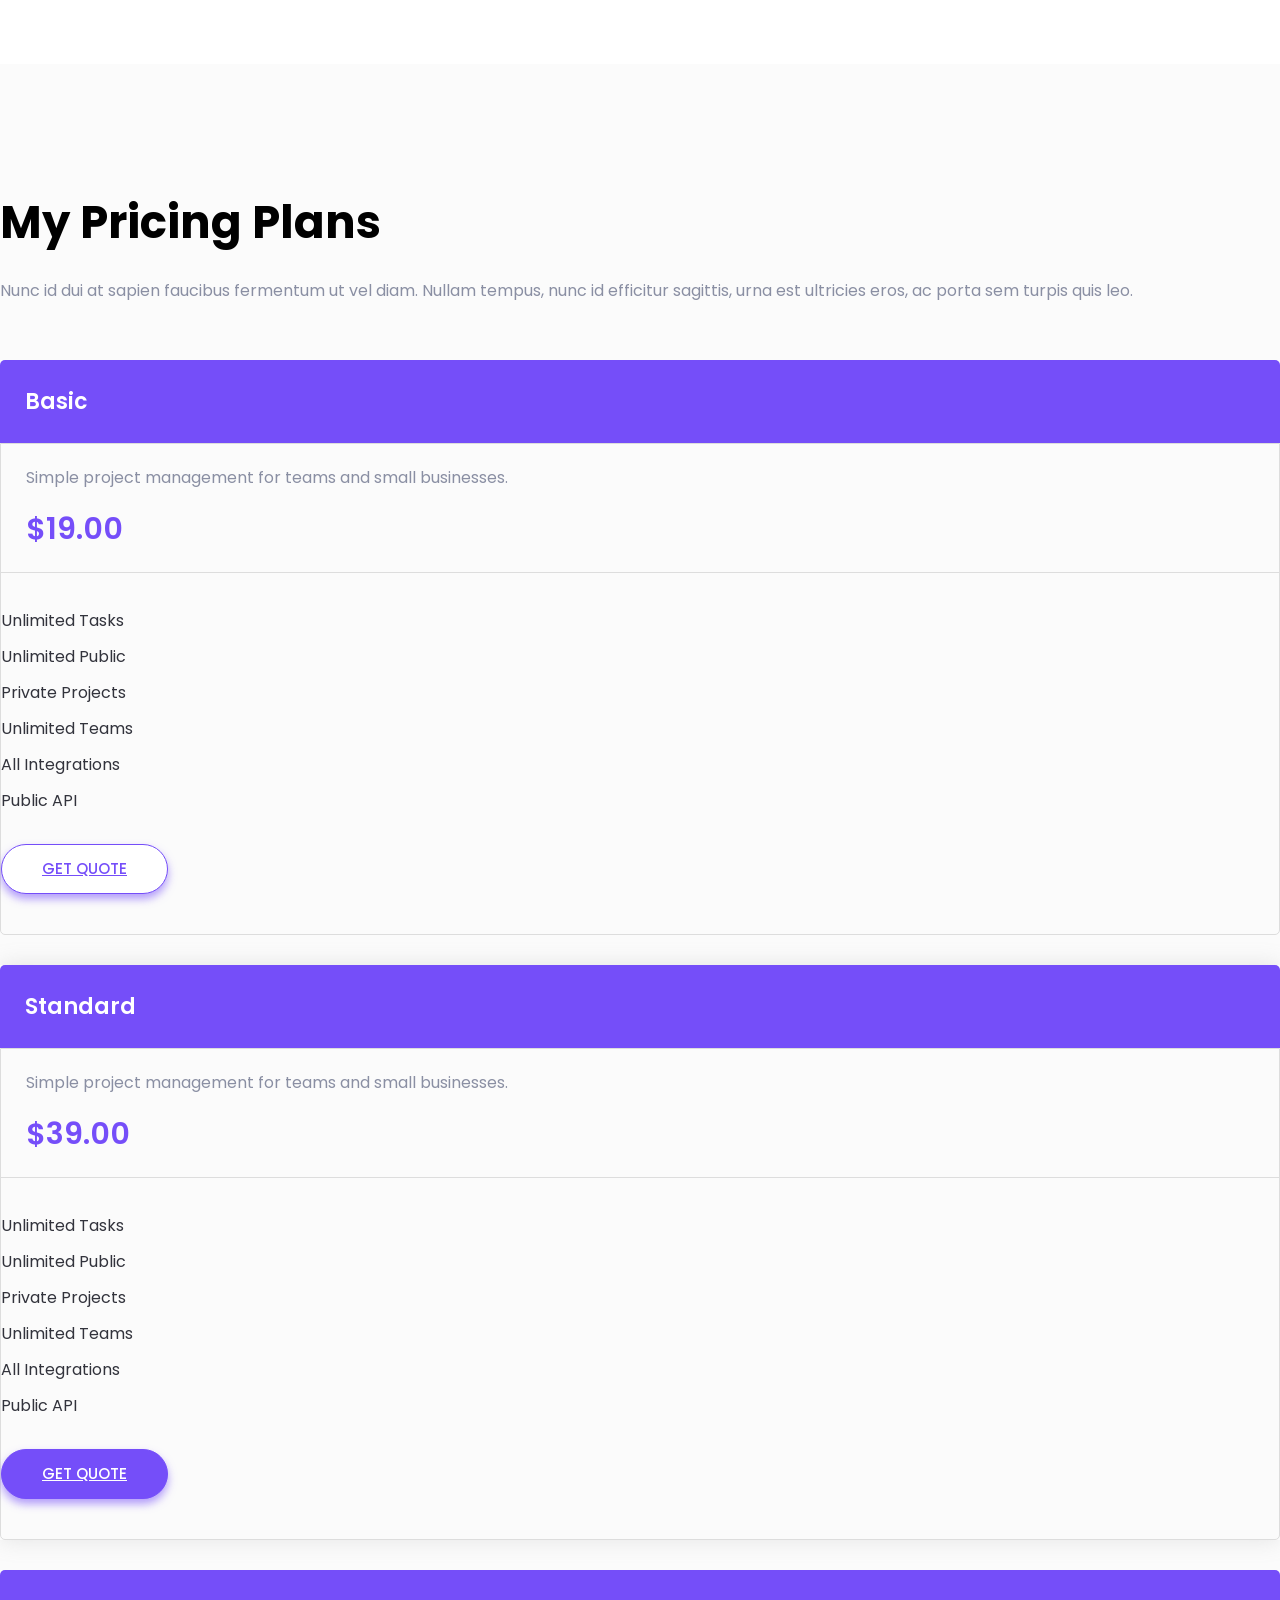
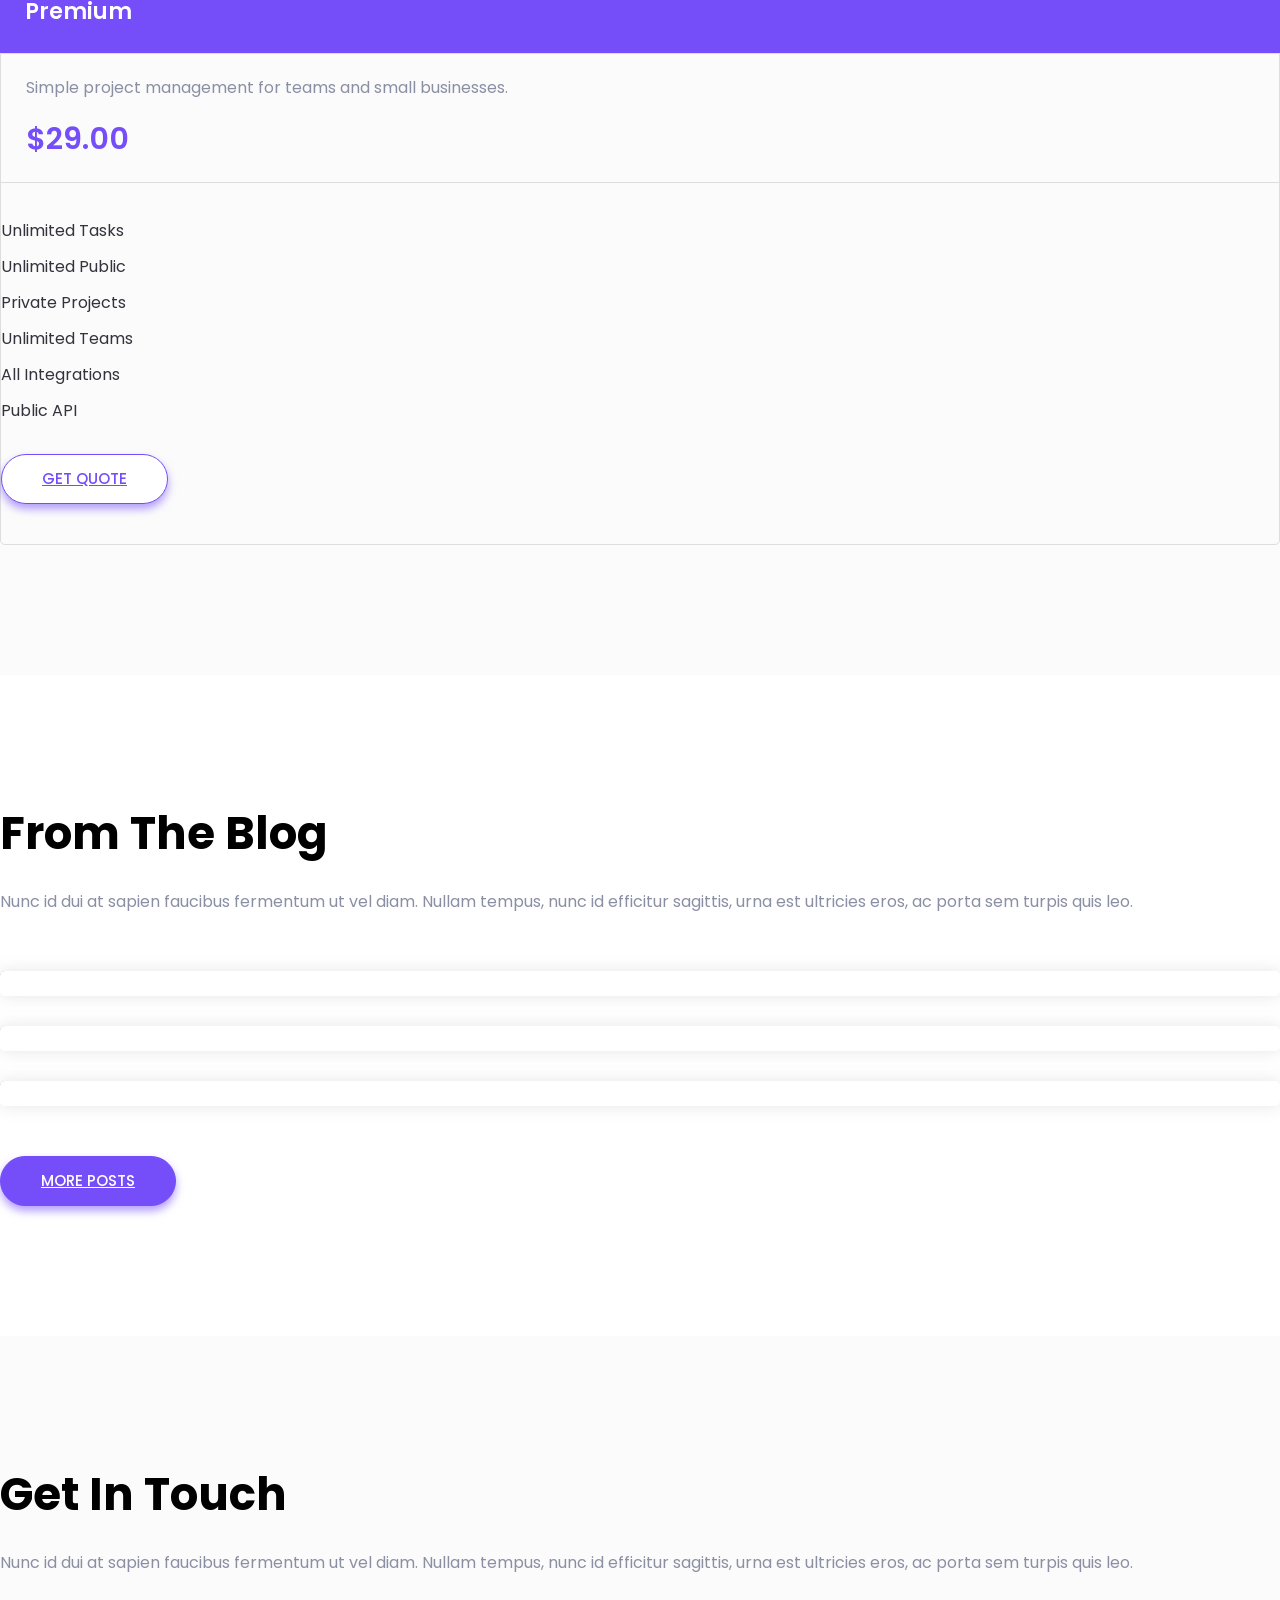
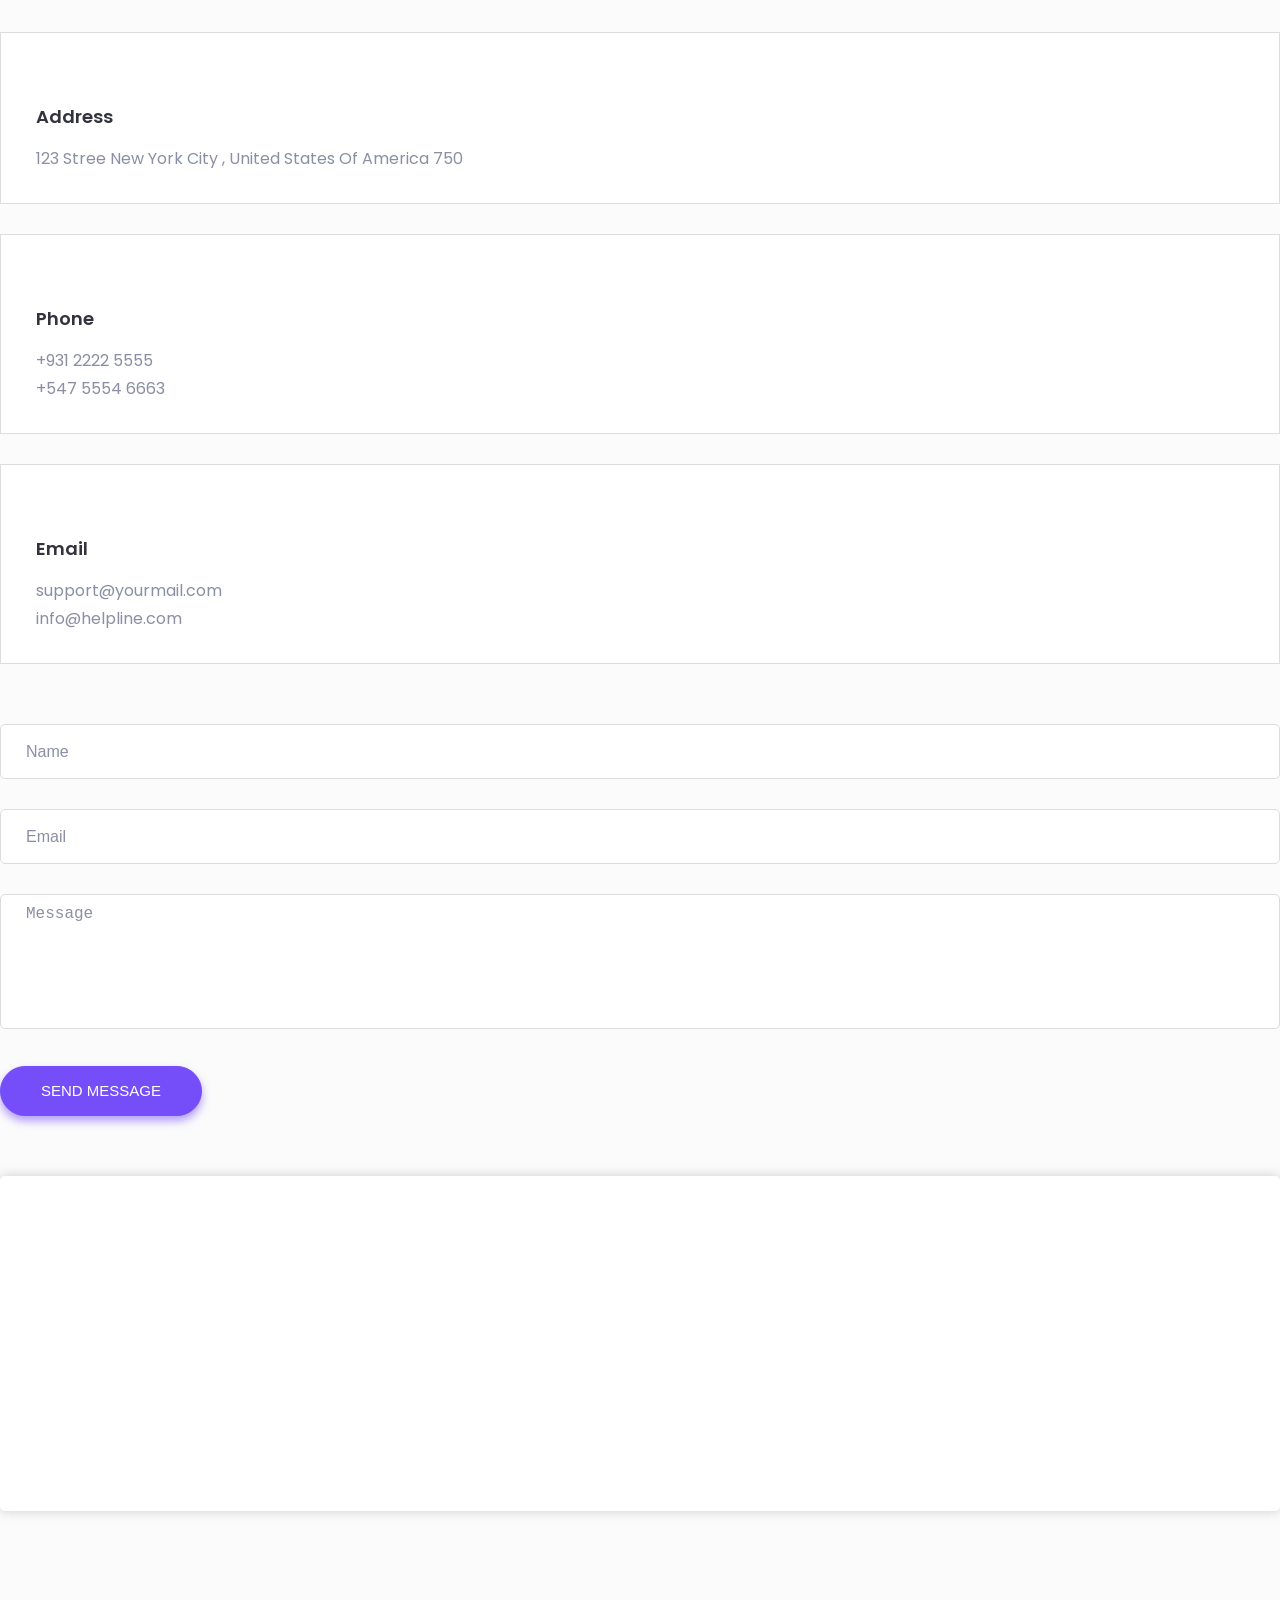
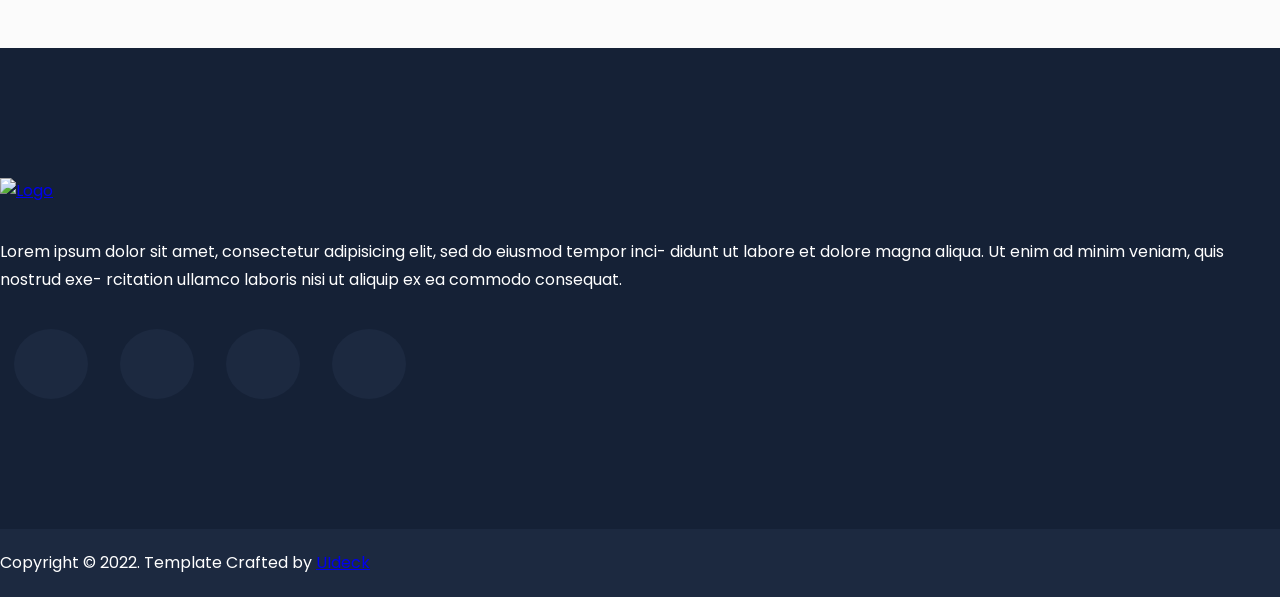
==== commit e7a85d93: "Cleaning Code" ====
--- a/index.html
+++ b/index.html
@@ -3,39 +3,21 @@
 
 <head>
 
-    <!--====== Required meta tags ======-->
     <meta charset="utf-8">
     <meta http-equiv="x-ua-compatible" content="ie=edge">
     <meta name="description" content="">
     <meta name="viewport" content="width=device-width, initial-scale=1, shrink-to-fit=no">
 
-    <!--====== Title ======-->
-    <title>Unfold - Personal Portfolio & CV Template</title>
-
-    <!--====== Favicon Icon ======-->
+    <title>M Faraz Ali - Website Developer</title>
     <link rel="shortcut icon" href="assets/images/favicon.png" type="image/png">
-
-    <!--====== Bootstrap css ======-->
     <link rel="stylesheet" href="assets/css/bootstrap.min.css">
-
-    <!--====== Line Icons css ======-->
     <link rel="stylesheet" href="assets/css/LineIcons.css">
-
-    <!--====== Magnific Popup css ======-->
     <link rel="stylesheet" href="assets/css/magnific-popup.css">
-
-    <!--====== Default css ======-->
     <link rel="stylesheet" href="assets/css/default.css">
-
-    <!--====== Style css ======-->
     <link rel="stylesheet" href="assets/css/style.css">
-
-
 </head>
 
 <body>
-
-    <!--====== PRELOADER PART START ======-->
 
     <div class="preloader">
         <div class="loader_34">
@@ -53,10 +35,6 @@
             </div>
         </div>
     </div>
-
-    <!--====== PRELOADER ENDS START ======-->
-
-    <!--====== HEADER PART START ======-->
 
     <header id="home" class="header-area">
         <div class="navigation fixed-top">
@@ -804,39 +782,24 @@
     <!--====== BACK TOP TOP PART ENDS ======-->
 
 
-
-
-
-
-
-    <!--====== jquery js ======-->
     <script src="assets/js/vendor/modernizr-3.6.0.min.js"></script>
     <script src="assets/js/vendor/jquery-1.12.4.min.js"></script>
 
-    <!--====== Bootstrap js ======-->
     <script src="assets/js/bootstrap.min.js"></script>
     <script src="assets/js/popper.min.js"></script>
 
-    <!--====== Magnific Popup js ======-->
     <script src="assets/js/jquery.magnific-popup.min.js"></script>
 
-    <!--====== Parallax js ======-->
     <script src="assets/js/parallax.min.js"></script>
 
-    <!--====== Counter Up js ======-->
     <script src="assets/js/waypoints.min.js"></script>
     <script src="assets/js/jquery.counterup.min.js"></script>
 
-
-    <!--====== Appear js ======-->
     <script src="assets/js/jquery.appear.min.js"></script>
 
-    <!--====== Scrolling js ======-->
     <script src="assets/js/scrolling-nav.js"></script>
     <script src="assets/js/jquery.easing.min.js"></script>
 
-
-    <!--====== Main js ======-->
     <script src="assets/js/main.js"></script>
 
 </body>
--- a/assets/css/default.css
+++ b/assets/css/default.css
@@ -0,0 +1,936 @@
+/* Deafult Margin & Padding */
+/*-- Margin Top --*/
+.mt-5 {
+	margin-top: 5px;
+}
+.mt-10 {
+	margin-top: 10px;
+}
+.mt-15 {
+	margin-top: 15px;
+}
+.mt-20 {
+	margin-top: 20px;
+}
+.mt-25 {
+	margin-top: 25px;
+}
+.mt-30 {
+	margin-top: 30px;
+}
+.mt-35 {
+	margin-top: 35px;
+}
+.mt-40 {
+	margin-top: 40px;
+}
+.mt-45 {
+	margin-top: 45px;
+}
+.mt-50 {
+	margin-top: 50px;
+}
+.mt-55 {
+	margin-top: 55px;
+}
+.mt-60 {
+	margin-top: 60px;
+}
+.mt-65 {
+	margin-top: 65px;
+}
+.mt-70 {
+	margin-top: 70px;
+}
+.mt-75 {
+	margin-top: 75px;
+}
+.mt-80 {
+	margin-top: 80px;
+}
+.mt-85 {
+	margin-top: 85px;
+}
+.mt-90 {
+	margin-top: 90px;
+}
+.mt-95 {
+	margin-top: 95px;
+}
+.mt-100 {
+	margin-top: 100px;
+}
+.mt-105 {
+	margin-top: 105px;
+}
+.mt-110 {
+	margin-top: 110px;
+}
+.mt-115 {
+	margin-top: 115px;
+}
+.mt-120 {
+	margin-top: 120px;
+}
+.mt-125 {
+	margin-top: 125px;
+}
+.mt-130 {
+	margin-top: 130px;
+}
+.mt-135 {
+	margin-top: 135px;
+}
+.mt-140 {
+	margin-top: 140px;
+}
+.mt-145 {
+	margin-top: 145px;
+}
+.mt-150 {
+	margin-top: 150px;
+}
+.mt-155 {
+	margin-top: 155px;
+}
+.mt-160 {
+	margin-top: 160px;
+}
+.mt-165 {
+	margin-top: 165px;
+}
+.mt-170 {
+	margin-top: 170px;
+}
+.mt-175 {
+	margin-top: 175px;
+}
+.mt-180 {
+	margin-top: 180px;
+}
+.mt-185 {
+	margin-top: 185px;
+}
+.mt-190 {
+	margin-top: 190px;
+}
+.mt-195 {
+	margin-top: 195px;
+}
+.mt-200 {
+	margin-top: 200px;
+}
+/*-- Margin Bottom --*/
+
+.mb-5 {
+	margin-bottom: 5px;
+}
+.mb-10 {
+	margin-bottom: 10px;
+}
+.mb-15 {
+	margin-bottom: 15px;
+}
+.mb-20 {
+	margin-bottom: 20px;
+}
+.mb-25 {
+	margin-bottom: 25px;
+}
+.mb-30 {
+	margin-bottom: 30px;
+}
+.mb-35 {
+	margin-bottom: 35px;
+}
+.mb-40 {
+	margin-bottom: 40px;
+}
+.mb-45 {
+	margin-bottom: 45px;
+}
+.mb-50 {
+	margin-bottom: 50px;
+}
+.mb-55 {
+	margin-bottom: 55px;
+}
+.mb-60 {
+	margin-bottom: 60px;
+}
+.mb-65 {
+	margin-bottom: 65px;
+}
+.mb-70 {
+	margin-bottom: 70px;
+}
+.mb-75 {
+	margin-bottom: 75px;
+}
+.mb-80 {
+	margin-bottom: 80px;
+}
+.mb-85 {
+	margin-bottom: 85px;
+}
+.mb-90 {
+	margin-bottom: 90px;
+}
+.mb-95 {
+	margin-bottom: 95px;
+}
+.mb-100 {
+	margin-bottom: 100px;
+}
+.mb-105 {
+	margin-bottom: 105px;
+}
+.mb-110 {
+	margin-bottom: 110px;
+}
+.mb-115 {
+	margin-bottom: 115px;
+}
+.mb-120 {
+	margin-bottom: 120px;
+}
+.mb-125 {
+	margin-bottom: 125px;
+}
+.mb-130 {
+	margin-bottom: 130px;
+}
+.mb-135 {
+	margin-bottom: 135px;
+}
+.mb-140 {
+	margin-bottom: 140px;
+}
+.mb-145 {
+	margin-bottom: 145px;
+}
+.mb-150 {
+	margin-bottom: 150px;
+}
+.mb-155 {
+	margin-bottom: 155px;
+}
+.mb-160 {
+	margin-bottom: 160px;
+}
+.mb-165 {
+	margin-bottom: 165px;
+}
+.mb-170 {
+	margin-bottom: 170px;
+}
+.mb-175 {
+	margin-bottom: 175px;
+}
+.mb-180 {
+	margin-bottom: 180px;
+}
+.mb-185 {
+	margin-bottom: 185px;
+}
+.mb-190 {
+	margin-bottom: 190px;
+}
+.mb-195 {
+	margin-bottom: 195px;
+}
+.mb-200 {
+	margin-bottom: 200px;
+}
+/*-- margin left --*/
+.ml-5 {
+	margin-left: 5px;
+}
+.ml-10 {
+	margin-left: 10px;
+}
+.ml-15 {
+	margin-left: 15px;
+}
+.ml-20 {
+	margin-left: 20px;
+}
+.ml-25 {
+	margin-left: 25px;
+}
+.ml-30 {
+	margin-left: 30px;
+}
+.ml-35 {
+	margin-left: 35px;
+}
+.ml-40 {
+	margin-left: 40px;
+}
+.ml-45 {
+	margin-left: 45px;
+}
+.ml-50 {
+	margin-left: 50px;
+}
+.ml-55 {
+	margin-left: 55px;
+}
+.ml-60 {
+	margin-left: 60px;
+}
+.ml-65 {
+	margin-left: 65px;
+}
+.ml-70 {
+	margin-left: 70px;
+}
+.ml-75 {
+	margin-left: 75px;
+}
+.ml-80 {
+	margin-left: 80px;
+}
+.ml-85 {
+	margin-left: 85px;
+}
+.ml-90 {
+	margin-left: 90px;
+}
+.ml-95 {
+	margin-left: 95px;
+}
+.ml-100 {
+	margin-left: 100px;
+}
+.ml-105 {
+	margin-left: 105px;
+}
+.ml-110 {
+	margin-left: 110px;
+}
+.ml-115 {
+	margin-left: 115px;
+}
+.ml-120 {
+	margin-left: 120px;
+}
+.ml-125 {
+	margin-left: 125px;
+}
+.ml-130 {
+	margin-left: 130px;
+}
+.ml-135 {
+	margin-left: 135px;
+}
+.ml-140 {
+	margin-left: 140px;
+}
+.ml-145 {
+	margin-left: 145px;
+}
+.ml-150 {
+	margin-left: 150px;
+}
+.ml-155 {
+	margin-left: 155px;
+}
+.ml-160 {
+	margin-left: 160px;
+}
+.ml-165 {
+	margin-left: 165px;
+}
+.ml-170 {
+	margin-left: 170px;
+}
+.ml-175 {
+	margin-left: 175px;
+}
+.ml-180 {
+	margin-left: 180px;
+}
+.ml-185 {
+	margin-left: 185px;
+}
+.ml-190 {
+	margin-left: 190px;
+}
+.ml-195 {
+	margin-left: 195px;
+}
+.ml-200 {
+	margin-left: 200px;
+}
+/*-- margin right --*/
+.mr-5 {
+	margin-right: 5px;
+}
+.mr-10 {
+	margin-right: 10px;
+}
+.mr-15 {
+	margin-right: 15px;
+}
+.mr-20 {
+	margin-right: 20px;
+}
+.mr-25 {
+	margin-right: 25px;
+}
+.mr-30 {
+	margin-right: 30px;
+}
+.mr-35 {
+	margin-right: 35px;
+}
+.mr-40 {
+	margin-right: 40px;
+}
+.mr-45 {
+	margin-right: 45px;
+}
+.mr-50 {
+	margin-right: 50px;
+}
+.mr-55 {
+	margin-right: 55px;
+}
+.mr-60 {
+	margin-right: 60px;
+}
+.mr-65 {
+	margin-right: 65px;
+}
+.mr-70 {
+	margin-right: 70px;
+}
+.mr-75 {
+	margin-right: 75px;
+}
+.mr-80 {
+	margin-right: 80px;
+}
+.mr-85 {
+	margin-right: 85px;
+}
+.mr-90 {
+	margin-right: 90px;
+}
+.mr-95 {
+	margin-right: 95px;
+}
+.mr-100 {
+	margin-right: 100px;
+}
+.mr-105 {
+	margin-right: 105px;
+}
+.mr-110 {
+	margin-right: 110px;
+}
+.mr-115 {
+	margin-right: 115px;
+}
+.mr-120 {
+	margin-right: 120px;
+}
+.mr-125 {
+	margin-right: 125px;
+}
+.mr-130 {
+	margin-right: 130px;
+}
+.mr-135 {
+	margin-right: 135px;
+}
+.mr-140 {
+	margin-right: 140px;
+}
+.mr-145 {
+	margin-right: 145px;
+}
+.mr-150 {
+	margin-right: 150px;
+}
+.mr-155 {
+	margin-right: 155px;
+}
+.mr-160 {
+	margin-right: 160px;
+}
+.mr-165 {
+	margin-right: 165px;
+}
+.mr-170 {
+	margin-right: 170px;
+}
+.mr-175 {
+	margin-right: 175px;
+}
+.mr-180 {
+	margin-right: 180px;
+}
+.mr-185 {
+	margin-right: 185px;
+}
+.mr-190 {
+	margin-right: 190px;
+}
+.mr-195 {
+	margin-right: 195px;
+}
+.mr-200 {
+	margin-right: 200px;
+}
+
+
+/*-- Padding Top --*/
+
+.pt-5 {
+	padding-top: 5px;
+}
+.pt-10 {
+	padding-top: 10px;
+}
+.pt-15 {
+	padding-top: 15px;
+}
+.pt-20 {
+	padding-top: 20px;
+}
+.pt-25 {
+	padding-top: 25px;
+}
+.pt-30 {
+	padding-top: 30px;
+}
+.pt-35 {
+	padding-top: 35px;
+}
+.pt-40 {
+	padding-top: 40px;
+}
+.pt-45 {
+	padding-top: 45px;
+}
+.pt-50 {
+	padding-top: 50px;
+}
+.pt-55 {
+	padding-top: 55px;
+}
+.pt-60 {
+	padding-top: 60px;
+}
+.pt-65 {
+	padding-top: 65px;
+}
+.pt-70 {
+	padding-top: 70px;
+}
+.pt-75 {
+	padding-top: 75px;
+}
+.pt-80 {
+	padding-top: 80px;
+}
+.pt-85 {
+	padding-top: 85px;
+}
+.pt-90 {
+	padding-top: 90px;
+}
+.pt-95 {
+	padding-top: 95px;
+}
+.pt-100 {
+	padding-top: 100px;
+}
+.pt-105 {
+	padding-top: 105px;
+}
+.pt-110 {
+	padding-top: 110px;
+}
+.pt-115 {
+	padding-top: 115px;
+}
+.pt-120 {
+	padding-top: 120px;
+}
+.pt-125 {
+	padding-top: 125px;
+}
+.pt-130 {
+	padding-top: 130px;
+}
+.pt-135 {
+	padding-top: 135px;
+}
+.pt-140 {
+	padding-top: 140px;
+}
+.pt-145 {
+	padding-top: 145px;
+}
+.pt-150 {
+	padding-top: 150px;
+}
+.pt-155 {
+	padding-top: 155px;
+}
+.pt-160 {
+	padding-top: 160px;
+}
+.pt-165 {
+	padding-top: 165px;
+}
+.pt-170 {
+	padding-top: 170px;
+}
+.pt-175 {
+	padding-top: 175px;
+}
+.pt-180 {
+	padding-top: 180px;
+}
+.pt-185 {
+	padding-top: 185px;
+}
+.pt-190 {
+	padding-top: 190px;
+}
+.pt-195 {
+	padding-top: 195px;
+}
+.pt-200 {
+	padding-top: 200px;
+}
+/*-- Padding Bottom --*/
+
+.pb-5 {
+	padding-bottom: 5px;
+}
+.pb-10 {
+	padding-bottom: 10px;
+}
+.pb-15 {
+	padding-bottom: 15px;
+}
+.pb-20 {
+	padding-bottom: 20px;
+}
+.pb-25 {
+	padding-bottom: 25px;
+}
+.pb-30 {
+	padding-bottom: 30px;
+}
+.pb-35 {
+	padding-bottom: 35px;
+}
+.pb-40 {
+	padding-bottom: 40px;
+}
+.pb-45 {
+	padding-bottom: 45px;
+}
+.pb-50 {
+	padding-bottom: 50px;
+}
+.pb-55 {
+	padding-bottom: 55px;
+}
+.pb-60 {
+	padding-bottom: 60px;
+}
+.pb-65 {
+	padding-bottom: 65px;
+}
+.pb-70 {
+	padding-bottom: 70px;
+}
+.pb-75 {
+	padding-bottom: 75px;
+}
+.pb-80 {
+	padding-bottom: 80px;
+}
+.pb-85 {
+	padding-bottom: 85px;
+}
+.pb-90 {
+	padding-bottom: 90px;
+}
+.pb-95 {
+	padding-bottom: 95px;
+}
+.pb-100 {
+	padding-bottom: 100px;
+}
+.pb-105 {
+	padding-bottom: 105px;
+}
+.pb-110 {
+	padding-bottom: 110px;
+}
+.pb-115 {
+	padding-bottom: 115px;
+}
+.pb-120 {
+	padding-bottom: 120px;
+}
+.pb-125 {
+	padding-bottom: 125px;
+}
+.pb-130 {
+	padding-bottom: 130px;
+}
+.pb-135 {
+	padding-bottom: 135px;
+}
+.pb-140 {
+	padding-bottom: 140px;
+}
+.pb-145 {
+	padding-bottom: 145px;
+}
+.pb-150 {
+	padding-bottom: 150px;
+}
+.pb-155 {
+	padding-bottom: 155px;
+}
+.pb-160 {
+	padding-bottom: 160px;
+}
+.pb-165 {
+	padding-bottom: 165px;
+}
+.pb-170 {
+	padding-bottom: 170px;
+}
+.pb-175 {
+	padding-bottom: 175px;
+}
+.pb-180 {
+	padding-bottom: 180px;
+}
+.pb-185 {
+	padding-bottom: 185px;
+}
+.pb-190 {
+	padding-bottom: 190px;
+}
+.pb-195 {
+	padding-bottom: 195px;
+}
+.pb-200 {
+	padding-bottom: 200px;
+}
+
+/*-- Padding left --*/
+
+.pl-0 {
+	padding-left: 0px;
+}
+.pl-5 {
+	padding-left: 5px;
+}
+.pl-10 {
+	padding-left: 10px;
+}
+.pl-15 {
+	padding-left: 15px;
+}
+.pl-20 {
+	padding-left: 20px;
+}
+.pl-25 {
+	padding-left: 25px;
+}
+.pl-30 {
+	padding-left: 30px;
+}
+.pl-35 {
+	padding-left: 35px;
+}
+.pl-40 {
+	padding-left: 40px;
+}
+.pl-45 {
+	padding-left: 45px;
+}
+.pl-50 {
+	padding-left: 50px;
+}
+.pl-55 {
+	padding-left: 55px;
+}
+.pl-60 {
+	padding-left: 60px;
+}
+.pl-65 {
+	padding-left: 65px;
+}
+.pl-70 {
+	padding-left: 70px;
+}
+.pl-75 {
+	padding-left: 75px;
+}
+.pl-80 {
+	padding-left: 80px;
+}
+.pl-85 {
+	padding-left: 85px;
+}
+.pl-90 {
+	padding-left: 90px;
+}
+.pl-100 {
+	padding-left: 100px;
+}
+.pl-105 {
+	padding-left: 105px;
+}
+.pl-110 {
+	padding-left: 110px;
+}
+.pl-115 {
+	padding-left: 115px;
+}
+.pl-120 {
+	padding-left: 120px;
+}
+.pl-125 {
+	padding-left: 125px;
+}
+/*-- Padding right --*/
+
+.pr-0 {
+	padding-right: 0px;
+}
+.pr-5 {
+	padding-right: 5px;
+}
+.pr-10 {
+	padding-right: 10px;
+}
+.pr-15 {
+	padding-right: 15px;
+}
+.pr-20 {
+	padding-right: 20px;
+}
+.pr-25 {
+	padding-right: 25px;
+}
+.pr-30 {
+	padding-right: 30px;
+}
+.pr-35 {
+	padding-right: 35px;
+}
+.pr-40 {
+	padding-right: 40px;
+}
+.pr-45 {
+	padding-right: 45px;
+}
+.pr-50 {
+	padding-right: 50px;
+}
+.pr-55 {
+	padding-right: 55px;
+}
+.pr-60 {
+	padding-right: 60px;
+}
+.pr-65 {
+	padding-right: 65px;
+}
+.pr-70 {
+	padding-right: 70px;
+}
+.pr-75 {
+	padding-right: 75px;
+}
+.pr-80 {
+	padding-right: 80px;
+}
+.pr-85 {
+	padding-right: 85px;
+}
+.pr-90 {
+	padding-right: 90px;
+}
+.pr-95 {
+	padding-right: 95px;
+}
+.pr-100 {
+	padding-right: 100px;
+}
+.pr-105 {
+	padding-right: 105px;
+}
+/* Background Color */
+
+.gray-bg {
+	background: #fbfbfb;
+}
+.white-bg {
+	background: #fff;
+}
+.black-bg {
+	background: #222;
+}
+/* Color */
+
+.white {
+	color: #fff;
+}
+.black {
+	color: #222;
+}
+/* black overlay */
+
+[data-overlay] {
+	position: relative;
+}
+[data-overlay]::before {
+	background: #000 none repeat scroll 0 0;
+	content: "";
+	height: 100%;
+	left: 0;
+	position: absolute;
+	top: 0;
+	width: 100%;
+	z-index: 1;
+}
+[data-overlay="2"]::before {
+	opacity: 0.2;
+}
+[data-overlay="3"]::before {
+	opacity: 0.3;
+}
+[data-overlay="4"]::before {
+	opacity: 0.4;
+}
+[data-overlay="5"]::before {
+	opacity: 0.5;
+}
+[data-overlay="6"]::before {
+	opacity: 0.6;
+}
+[data-overlay="7"]::before {
+	opacity: 0.7;
+}
+[data-overlay="8"]::before {
+	opacity: 0.8;
+}
+[data-overlay="9"]::before {
+	opacity: 0.9;
+}
--- a/assets/css/style.css
+++ b/assets/css/style.css
@@ -0,0 +1,1760 @@
+/*-----------------------------------------------------------------------------------
+
+    Template Name: Unfold - Personal Resume & CV Template
+    Template URI: site.com
+    Description: Unfold Personal Resume & CV Template
+    Author: Uideck
+    Author URI: https://uideck.com/
+    Support: https://uideck.com/support/
+    Version: 1.0
+
+-----------------------------------------------------------------------------------
+
+    CSS INDEX
+    ===================
+
+    1.COMMON
+	2.HEADER
+    3.ABOUT
+    4.SERVICES
+    4.CALL TO ACTION
+    5.WORK
+    6.PRICING
+    7.BLOG
+    8.CONTACT
+    9.FOOTER
+    10.PAGE BANNER
+    10.SINGLE BLOG PAGE
+
+-----------------------------------------------------------------------------------*/
+/*===========================
+    1. COMMON css 
+===========================*/
+@import url("https://fonts.googleapis.com/css?family=Poppins:400,500,600,700,800");
+body {
+  font-family: "Poppins", sans-serif;
+  font-weight: normal;
+  font-style: normal;
+  color: #8a8fa3; }
+
+* {
+  margin: 0;
+  padding: 0;
+  -webkit-box-sizing: border-box;
+  -moz-box-sizing: border-box;
+  box-sizing: border-box; }
+
+img {
+  max-width: 100%; }
+
+a:focus,
+input:focus,
+textarea:focus,
+button:focus {
+  text-decoration: none;
+  outline: none; }
+
+a:focus,
+a:hover {
+  text-decoration: none; }
+
+i,
+span,
+a {
+  display: inline-block; }
+
+h1,
+h2,
+h3,
+h4,
+h5,
+h6 {
+  font-family: "Poppins", sans-serif;
+  font-weight: 600;
+  color: #32333c;
+  margin: 0px; }
+
+h1 {
+  font-size: 60px; }
+
+h2 {
+  font-size: 36px; }
+
+h3 {
+  font-size: 28px; }
+
+h4 {
+  font-size: 22px; }
+
+h5 {
+  font-size: 18px; }
+
+h6 {
+  font-size: 16px; }
+
+ul, ol {
+  margin: 0px;
+  padding: 0px;
+  list-style-type: none; }
+
+p {
+  font-size: 16px;
+  font-weight: 400;
+  line-height: 28px;
+  color: #8a8fa3;
+  margin: 0px; }
+  @media (max-width: 767px) {
+    p {
+      font-size: 15px; } }
+
+.bg_cover {
+  background-position: center center;
+  background-size: cover;
+  background-repeat: no-repeat;
+  width: 100%;
+  height: 100%; }
+
+/*===== All Button Style =====*/
+.main-btn {
+  display: inline-block;
+  font-weight: 500;
+  text-align: center;
+  white-space: nowrap;
+  vertical-align: middle;
+  -webkit-user-select: none;
+  -moz-user-select: none;
+  -ms-user-select: none;
+  user-select: none;
+  border: 1px solid #754ef9;
+  padding: 0 40px;
+  font-size: 15px;
+  line-height: 48px;
+  border-radius: 50px;
+  color: #fff;
+  cursor: pointer;
+  z-index: 5;
+  -webkit-transition: all 0.3s ease-out 0s;
+  -moz-transition: all 0.3s ease-out 0s;
+  -ms-transition: all 0.3s ease-out 0s;
+  -o-transition: all 0.3s ease-out 0s;
+  transition: all 0.3s ease-out 0s;
+  -webkit-box-shadow: 0px 5px 8px 0px rgba(118, 78, 249, 0.55);
+  -moz-box-shadow: 0px 5px 8px 0px rgba(118, 78, 249, 0.55);
+  box-shadow: 0px 5px 8px 0px rgba(118, 78, 249, 0.55);
+  background-color: #754ef9;
+  text-transform: uppercase; }
+  .main-btn:hover {
+    background-color: #fff;
+    color: #754ef9;
+    border-color: #754ef9; }
+  .main-btn.main-btn-2 {
+    background-color: transparent;
+    color: #fff;
+    border-color: #fff;
+    -webkit-box-shadow: none;
+    -moz-box-shadow: none;
+    box-shadow: none; }
+    .main-btn.main-btn-2:hover {
+      background-color: #754ef9;
+      color: #fff;
+      border-color: #754ef9; }
+
+/*===== All Section Title Style =====*/
+.section-title .title {
+  font-weight: 700;
+  font-size: 45px;
+  color: #000;
+  padding-bottom: 20px; }
+  @media (max-width: 767px) {
+    .section-title .title {
+      font-size: 30px; } }
+
+/*===== All Preloader Style =====*/
+.preloader {
+  /* Body Overlay */
+  position: fixed;
+  top: 0;
+  left: 0;
+  display: table;
+  height: 100%;
+  width: 100%;
+  /* Change Background Color */
+  background: #fff;
+  z-index: 99999; }
+  .preloader .loader_34 {
+    display: table-cell;
+    vertical-align: middle;
+    text-align: center; }
+    .preloader .loader_34 .ytp-spinner {
+      position: absolute;
+      left: 50%;
+      top: 50%;
+      width: 64px;
+      margin-left: -32px;
+      z-index: 18;
+      pointer-events: none; }
+      .preloader .loader_34 .ytp-spinner .ytp-spinner-container {
+        pointer-events: none;
+        position: absolute;
+        width: 100%;
+        padding-bottom: 100%;
+        top: 50%;
+        left: 50%;
+        margin-top: -50%;
+        margin-left: -50%;
+        -webkit-animation: ytp-spinner-linspin 1568.23529647ms linear infinite;
+        -moz-animation: ytp-spinner-linspin 1568.23529647ms linear infinite;
+        -o-animation: ytp-spinner-linspin 1568.23529647ms linear infinite;
+        animation: ytp-spinner-linspin 1568.23529647ms linear infinite; }
+        .preloader .loader_34 .ytp-spinner .ytp-spinner-container .ytp-spinner-rotator {
+          position: absolute;
+          width: 100%;
+          height: 100%;
+          -webkit-animation: ytp-spinner-easespin 5332ms cubic-bezier(0.4, 0, 0.2, 1) infinite both;
+          -moz-animation: ytp-spinner-easespin 5332ms cubic-bezier(0.4, 0, 0.2, 1) infinite both;
+          -o-animation: ytp-spinner-easespin 5332ms cubic-bezier(0.4, 0, 0.2, 1) infinite both;
+          animation: ytp-spinner-easespin 5332ms cubic-bezier(0.4, 0, 0.2, 1) infinite both; }
+          .preloader .loader_34 .ytp-spinner .ytp-spinner-container .ytp-spinner-rotator .ytp-spinner-left {
+            position: absolute;
+            top: 0;
+            left: 0;
+            bottom: 0;
+            overflow: hidden;
+            right: 50%; }
+          .preloader .loader_34 .ytp-spinner .ytp-spinner-container .ytp-spinner-rotator .ytp-spinner-right {
+            position: absolute;
+            top: 0;
+            right: 0;
+            bottom: 0;
+            overflow: hidden;
+            left: 50%; }
+    .preloader .loader_34 .ytp-spinner-circle {
+      box-sizing: border-box;
+      position: absolute;
+      width: 200%;
+      height: 100%;
+      border-style: solid;
+      /* Spinner Color */
+      border-color: #754ef9 #754ef9 #ddd;
+      border-radius: 50%;
+      border-width: 6px; }
+    .preloader .loader_34 .ytp-spinner-left .ytp-spinner-circle {
+      left: 0;
+      right: -100%;
+      border-right-color: #ddd;
+      -webkit-animation: ytp-spinner-left-spin 1333ms cubic-bezier(0.4, 0, 0.2, 1) infinite both;
+      -moz-animation: ytp-spinner-left-spin 1333ms cubic-bezier(0.4, 0, 0.2, 1) infinite both;
+      -o-animation: ytp-spinner-left-spin 1333ms cubic-bezier(0.4, 0, 0.2, 1) infinite both;
+      animation: ytp-spinner-left-spin 1333ms cubic-bezier(0.4, 0, 0.2, 1) infinite both; }
+    .preloader .loader_34 .ytp-spinner-right .ytp-spinner-circle {
+      left: -100%;
+      right: 0;
+      border-left-color: #ddd;
+      -webkit-animation: ytp-right-spin 1333ms cubic-bezier(0.4, 0, 0.2, 1) infinite both;
+      -moz-animation: ytp-right-spin 1333ms cubic-bezier(0.4, 0, 0.2, 1) infinite both;
+      -o-animation: ytp-right-spin 1333ms cubic-bezier(0.4, 0, 0.2, 1) infinite both;
+      animation: ytp-right-spin 1333ms cubic-bezier(0.4, 0, 0.2, 1) infinite both; }
+
+/* Preloader Animations */
+@-webkit-keyframes ytp-spinner-linspin {
+  to {
+    -webkit-transform: rotate(360deg);
+    -moz-transform: rotate(360deg);
+    -ms-transform: rotate(360deg);
+    -o-transform: rotate(360deg);
+    transform: rotate(360deg); } }
+@keyframes ytp-spinner-linspin {
+  to {
+    -webkit-transform: rotate(360deg);
+    -moz-transform: rotate(360deg);
+    -ms-transform: rotate(360deg);
+    -o-transform: rotate(360deg);
+    transform: rotate(360deg); } }
+@-webkit-keyframes ytp-spinner-easespin {
+  12.5% {
+    -webkit-transform: rotate(135deg);
+    -moz-transform: rotate(135deg);
+    -ms-transform: rotate(135deg);
+    -o-transform: rotate(135deg);
+    transform: rotate(135deg); }
+  25% {
+    -webkit-transform: rotate(270deg);
+    -moz-transform: rotate(270deg);
+    -ms-transform: rotate(270deg);
+    -o-transform: rotate(270deg);
+    transform: rotate(270deg); }
+  37.5% {
+    -webkit-transform: rotate(405deg);
+    -moz-transform: rotate(405deg);
+    -ms-transform: rotate(405deg);
+    -o-transform: rotate(405deg);
+    transform: rotate(405deg); }
+  50% {
+    -webkit-transform: rotate(540deg);
+    -moz-transform: rotate(540deg);
+    -ms-transform: rotate(540deg);
+    -o-transform: rotate(540deg);
+    transform: rotate(540deg); }
+  62.5% {
+    -webkit-transform: rotate(675deg);
+    -moz-transform: rotate(675deg);
+    -ms-transform: rotate(675deg);
+    -o-transform: rotate(675deg);
+    transform: rotate(675deg); }
+  75% {
+    -webkit-transform: rotate(810deg);
+    -moz-transform: rotate(810deg);
+    -ms-transform: rotate(810deg);
+    -o-transform: rotate(810deg);
+    transform: rotate(810deg); }
+  87.5% {
+    -webkit-transform: rotate(945deg);
+    -moz-transform: rotate(945deg);
+    -ms-transform: rotate(945deg);
+    -o-transform: rotate(945deg);
+    transform: rotate(945deg); }
+  to {
+    -webkit-transform: rotate(1080deg);
+    -moz-transform: rotate(1080deg);
+    -ms-transform: rotate(1080deg);
+    -o-transform: rotate(1080deg);
+    transform: rotate(1080deg); } }
+@keyframes ytp-spinner-easespin {
+  12.5% {
+    -webkit-transform: rotate(135deg);
+    -moz-transform: rotate(135deg);
+    -ms-transform: rotate(135deg);
+    -o-transform: rotate(135deg);
+    transform: rotate(135deg); }
+  25% {
+    -webkit-transform: rotate(270deg);
+    -moz-transform: rotate(270deg);
+    -ms-transform: rotate(270deg);
+    -o-transform: rotate(270deg);
+    transform: rotate(270deg); }
+  37.5% {
+    -webkit-transform: rotate(405deg);
+    -moz-transform: rotate(405deg);
+    -ms-transform: rotate(405deg);
+    -o-transform: rotate(405deg);
+    transform: rotate(405deg); }
+  50% {
+    -webkit-transform: rotate(540deg);
+    -moz-transform: rotate(540deg);
+    -ms-transform: rotate(540deg);
+    -o-transform: rotate(540deg);
+    transform: rotate(540deg); }
+  62.5% {
+    -webkit-transform: rotate(675deg);
+    -moz-transform: rotate(675deg);
+    -ms-transform: rotate(675deg);
+    -o-transform: rotate(675deg);
+    transform: rotate(675deg); }
+  75% {
+    -webkit-transform: rotate(810deg);
+    -moz-transform: rotate(810deg);
+    -ms-transform: rotate(810deg);
+    -o-transform: rotate(810deg);
+    transform: rotate(810deg); }
+  87.5% {
+    -webkit-transform: rotate(945deg);
+    -moz-transform: rotate(945deg);
+    -ms-transform: rotate(945deg);
+    -o-transform: rotate(945deg);
+    transform: rotate(945deg); }
+  to {
+    -webkit-transform: rotate(1080deg);
+    -moz-transform: rotate(1080deg);
+    -ms-transform: rotate(1080deg);
+    -o-transform: rotate(1080deg);
+    transform: rotate(1080deg); } }
+@-webkit-keyframes ytp-spinner-left-spin {
+  0% {
+    -webkit-transform: rotate(130deg);
+    -moz-transform: rotate(130deg);
+    -ms-transform: rotate(130deg);
+    -o-transform: rotate(130deg);
+    transform: rotate(130deg); }
+  50% {
+    -webkit-transform: rotate(-5deg);
+    -moz-transform: rotate(-5deg);
+    -ms-transform: rotate(-5deg);
+    -o-transform: rotate(-5deg);
+    transform: rotate(-5deg); }
+  to {
+    -webkit-transform: rotate(130deg);
+    -moz-transform: rotate(130deg);
+    -ms-transform: rotate(130deg);
+    -o-transform: rotate(130deg);
+    transform: rotate(130deg); } }
+@keyframes ytp-spinner-left-spin {
+  0% {
+    -webkit-transform: rotate(130deg);
+    -moz-transform: rotate(130deg);
+    -ms-transform: rotate(130deg);
+    -o-transform: rotate(130deg);
+    transform: rotate(130deg); }
+  50% {
+    -webkit-transform: rotate(-5deg);
+    -moz-transform: rotate(-5deg);
+    -ms-transform: rotate(-5deg);
+    -o-transform: rotate(-5deg);
+    transform: rotate(-5deg); }
+  to {
+    -webkit-transform: rotate(130deg);
+    -moz-transform: rotate(130deg);
+    -ms-transform: rotate(130deg);
+    -o-transform: rotate(130deg);
+    transform: rotate(130deg); } }
+@-webkit-keyframes ytp-right-spin {
+  0% {
+    -webkit-transform: rotate(-130deg);
+    -moz-transform: rotate(-130deg);
+    -ms-transform: rotate(-130deg);
+    -o-transform: rotate(-130deg);
+    transform: rotate(-130deg); }
+  50% {
+    -webkit-transform: rotate(5deg);
+    -moz-transform: rotate(5deg);
+    -ms-transform: rotate(5deg);
+    -o-transform: rotate(5deg);
+    transform: rotate(5deg); }
+  to {
+    -webkit-transform: rotate(-130deg);
+    -moz-transform: rotate(-130deg);
+    -ms-transform: rotate(-130deg);
+    -o-transform: rotate(-130deg);
+    transform: rotate(-130deg); } }
+@keyframes ytp-right-spin {
+  0% {
+    -webkit-transform: rotate(-130deg);
+    -moz-transform: rotate(-130deg);
+    -ms-transform: rotate(-130deg);
+    -o-transform: rotate(-130deg);
+    transform: rotate(-130deg); }
+  50% {
+    -webkit-transform: rotate(5deg);
+    -moz-transform: rotate(5deg);
+    -ms-transform: rotate(5deg);
+    -o-transform: rotate(5deg);
+    transform: rotate(5deg); }
+  to {
+    -webkit-transform: rotate(-130deg);
+    -moz-transform: rotate(-130deg);
+    -ms-transform: rotate(-130deg);
+    -o-transform: rotate(-130deg);
+    transform: rotate(-130deg); } }
+/*===========================
+    2.HEADER css 
+===========================*/
+.navigation {
+  -webkit-box-shadow: 0px 0px 29px 0px rgba(134, 134, 134, 0.25);
+  -moz-box-shadow: 0px 0px 29px 0px rgba(134, 134, 134, 0.25);
+  box-shadow: 0px 0px 29px 0px rgba(134, 134, 134, 0.25);
+  padding: 30px 0;
+  background-color: #fff;
+  -webkit-transition: all 0.3s ease-out 0s;
+  -moz-transition: all 0.3s ease-out 0s;
+  -ms-transition: all 0.3s ease-out 0s;
+  -o-transition: all 0.3s ease-out 0s;
+  transition: all 0.3s ease-out 0s; }
+  .navigation.sticky {
+    padding: 20px 0;
+    -webkit-transition: all 0.3s ease-out 0s;
+    -moz-transition: all 0.3s ease-out 0s;
+    -ms-transition: all 0.3s ease-out 0s;
+    -o-transition: all 0.3s ease-out 0s;
+    transition: all 0.3s ease-out 0s; }
+  .navigation .navbar {
+    padding: 0;
+    position: relative; }
+    .navigation .navbar .navbar-brand {
+      padding-top: 0;
+      padding-bottom: 5px; }
+    .navigation .navbar .navbar-toggler {
+      padding: 2px 6px; }
+      .navigation .navbar .navbar-toggler .toggler-icon {
+        width: 30px;
+        height: 2px;
+        background-color: #32333c;
+        margin: 5px 0;
+        display: block;
+        position: relative;
+        -webkit-transition: all 0.3s ease-out 0s;
+        -moz-transition: all 0.3s ease-out 0s;
+        -ms-transition: all 0.3s ease-out 0s;
+        -o-transition: all 0.3s ease-out 0s;
+        transition: all 0.3s ease-out 0s; }
+      .navigation .navbar .navbar-toggler.active .toggler-icon:nth-of-type(1) {
+        -webkit-transform: rotate(45deg);
+        -moz-transform: rotate(45deg);
+        -ms-transform: rotate(45deg);
+        -o-transform: rotate(45deg);
+        transform: rotate(45deg);
+        top: 7px; }
+      .navigation .navbar .navbar-toggler.active .toggler-icon:nth-of-type(2) {
+        opacity: 0; }
+      .navigation .navbar .navbar-toggler.active .toggler-icon:nth-of-type(3) {
+        -webkit-transform: rotate(135deg);
+        -moz-transform: rotate(135deg);
+        -ms-transform: rotate(135deg);
+        -o-transform: rotate(135deg);
+        transform: rotate(135deg);
+        top: -7px; }
+    @media only screen and (min-width: 768px) and (max-width: 991px) {
+      .navigation .navbar .navbar-collapse {
+        position: absolute;
+        top: 158%;
+        left: 0;
+        width: 100%;
+        background-color: #fff;
+        z-index: 99;
+        -webkit-box-shadow: 0px 10px 15px 0px rgba(134, 134, 134, 0.15);
+        -moz-box-shadow: 0px 10px 15px 0px rgba(134, 134, 134, 0.15);
+        box-shadow: 0px 10px 15px 0px rgba(134, 134, 134, 0.15);
+        padding: 3px 12px; } }
+    @media (max-width: 767px) {
+      .navigation .navbar .navbar-collapse {
+        position: absolute;
+        top: 158%;
+        left: 0;
+        width: 100%;
+        background-color: #fff;
+        z-index: 99;
+        -webkit-box-shadow: 0px 10px 15px 0px rgba(134, 134, 134, 0.15);
+        -moz-box-shadow: 0px 10px 15px 0px rgba(134, 134, 134, 0.15);
+        box-shadow: 0px 10px 15px 0px rgba(134, 134, 134, 0.15);
+        padding: 3px 12px; } }
+    .navigation .navbar .navbar-nav .nav-item {
+      margin-left: 30px; }
+      @media only screen and (min-width: 768px) and (max-width: 991px) {
+        .navigation .navbar .navbar-nav .nav-item {
+          margin: 4px 0; } }
+      @media (max-width: 767px) {
+        .navigation .navbar .navbar-nav .nav-item {
+          margin: 4px 0; } }
+      .navigation .navbar .navbar-nav .nav-item:first-child {
+        margin-left: 0; }
+      .navigation .navbar .navbar-nav .nav-item a {
+        text-transform: uppercase;
+        font-size: 16px;
+        color: #8a8fa3;
+        font-weight: 500;
+        position: relative;
+        -webkit-transition: all 0.3s ease-out 0s;
+        -moz-transition: all 0.3s ease-out 0s;
+        -ms-transition: all 0.3s ease-out 0s;
+        -o-transition: all 0.3s ease-out 0s;
+        transition: all 0.3s ease-out 0s; }
+        .navigation .navbar .navbar-nav .nav-item a::before {
+          position: absolute;
+          content: '';
+          width: 3px;
+          height: 0;
+          background-color: #754ef9;
+          left: 50%;
+          top: -50px;
+          -webkit-transform: translateX(-50%);
+          -moz-transform: translateX(-50%);
+          -ms-transform: translateX(-50%);
+          -o-transform: translateX(-50%);
+          transform: translateX(-50%);
+          -webkit-transition: all 0.3s ease-out 0s;
+          -moz-transition: all 0.3s ease-out 0s;
+          -ms-transition: all 0.3s ease-out 0s;
+          -o-transition: all 0.3s ease-out 0s;
+          transition: all 0.3s ease-out 0s; }
+          @media only screen and (min-width: 768px) and (max-width: 991px) {
+            .navigation .navbar .navbar-nav .nav-item a::before {
+              display: none; } }
+          @media (max-width: 767px) {
+            .navigation .navbar .navbar-nav .nav-item a::before {
+              display: none; } }
+      .navigation .navbar .navbar-nav .nav-item.active a, .navigation .navbar .navbar-nav .nav-item:hover a {
+        color: #754ef9; }
+        .navigation .navbar .navbar-nav .nav-item.active a::before, .navigation .navbar .navbar-nav .nav-item:hover a::before {
+          height: 45px; }
+
+.header-content {
+  height: 730px;
+  width: 100%;
+  margin-top: 90px;
+  position: relative;
+  overflow: hidden;
+  background-color: #fbfbfb; }
+  @media only screen and (min-width: 768px) and (max-width: 991px) {
+    .header-content {
+      height: 550px; } }
+  @media (max-width: 767px) {
+    .header-content {
+      height: 550px; } }
+  .header-content .header-shape {
+    position: absolute !important; }
+    .header-content .header-shape.shape-one {
+      top: 0 !important;
+      left: 0 !important; }
+      @media (max-width: 767px) {
+        .header-content .header-shape.shape-one img {
+          width: 40px; } }
+    .header-content .header-shape.shape-tow {
+      top: -18px !important;
+      left: 20% !important; }
+      @media (max-width: 767px) {
+        .header-content .header-shape.shape-tow img {
+          width: 40px; } }
+    .header-content .header-shape.shape-three {
+      top: 0 !important;
+      left: 40% !important; }
+      @media (max-width: 767px) {
+        .header-content .header-shape.shape-three img {
+          width: 100px; } }
+    .header-content .header-shape.shape-fore {
+      top: 28px !important;
+      right: 7.6% !important;
+      left: auto !important; }
+      @media (max-width: 767px) {
+        .header-content .header-shape.shape-fore img {
+          width: 40px; } }
+    .header-content .header-shape.shape-five {
+      right: 30px !important;
+      bottom: 35% !important;
+      left: auto !important;
+      top: auto !important; }
+      @media (max-width: 767px) {
+        .header-content .header-shape.shape-five {
+          right: 20px !important;
+          bottom: 48% !important; } }
+      @media (max-width: 767px) {
+        .header-content .header-shape.shape-five img {
+          width: 40px; } }
+    .header-content .header-shape.shape-six {
+      top: 44% !important;
+      left: 13% !important;
+      -webkit-transform: translateY(-50%);
+      -moz-transform: translateY(-50%);
+      -ms-transform: translateY(-50%);
+      -o-transform: translateY(-50%);
+      transform: translateY(-50%); }
+      @media (max-width: 767px) {
+        .header-content .header-shape.shape-six img {
+          width: 40px; } }
+    .header-content .header-shape.shape-seven {
+      left: 30px !important;
+      bottom: 50px !important;
+      top: auto !important; }
+      @media (max-width: 767px) {
+        .header-content .header-shape.shape-seven {
+          left: 15px !important;
+          bottom: 25px !important; } }
+      @media (max-width: 767px) {
+        .header-content .header-shape.shape-seven img {
+          width: 100px; } }
+    .header-content .header-shape.shape-eight {
+      left: 90px !important;
+      bottom: 140px !important;
+      top: auto !important; }
+      @media (max-width: 767px) {
+        .header-content .header-shape.shape-eight {
+          left: 50px !important;
+          bottom: 70px !important; } }
+      @media (max-width: 767px) {
+        .header-content .header-shape.shape-eight img {
+          width: 100px; } }
+    .header-content .header-shape.shape-nine {
+      left: 50% !important;
+      -webkit-transform: translateX(-50%);
+      -moz-transform: translateX(-50%);
+      -ms-transform: translateX(-50%);
+      -o-transform: translateX(-50%);
+      transform: translateX(-50%);
+      bottom: 28px !important;
+      top: auto !important; }
+      @media (max-width: 767px) {
+        .header-content .header-shape.shape-nine {
+          left: 65% !important;
+          bottom: 20px !important; } }
+      @media (max-width: 767px) {
+        .header-content .header-shape.shape-nine img {
+          width: 100px; } }
+    .header-content .header-shape.shape-ten {
+      right: 30px !important;
+      bottom: 5px !important;
+      left: auto !important;
+      top: auto !important; }
+      @media (max-width: 767px) {
+        .header-content .header-shape.shape-ten {
+          right: 0px !important;
+          bottom: 140px !important; } }
+      @media (max-width: 767px) {
+        .header-content .header-shape.shape-ten img {
+          width: 100px; } }
+
+.header-content-right {
+  position: relative; }
+  .header-content-right .sub-title {
+    font-size: 30px;
+    color: #754ef9;
+    text-transform: uppercase;
+    padding-bottom: 15px; }
+    @media (max-width: 767px) {
+      .header-content-right .sub-title {
+        font-size: 24px; } }
+  .header-content-right .title {
+    font-size: 60px;
+    text-transform: uppercase;
+    padding-bottom: 15px; }
+    @media (max-width: 767px) {
+      .header-content-right .title {
+        font-size: 38px; } }
+  .header-content-right p {
+    padding-bottom: 40px; }
+
+.header-image {
+  max-width: 430px;
+  margin: 0 auto;
+  position: relative; }
+  .header-image::before {
+    position: absolute;
+    content: '';
+    width: 100%;
+    height: 82%;
+    border: 20px solid #754ef9;
+    border-bottom: 0;
+    top: 50%;
+    left: 0;
+    -webkit-transform: translateY(-50%);
+    -moz-transform: translateY(-50%);
+    -ms-transform: translateY(-50%);
+    -o-transform: translateY(-50%);
+    transform: translateY(-50%); }
+  .header-image::after {
+    position: absolute;
+    content: '';
+    width: 100%;
+    height: 20px;
+    background-color: #754ef9;
+    left: 0;
+    bottom: 58px;
+    z-index: 11; }
+  .header-image img {
+    position: relative;
+    z-index: 5; }
+
+.header-social {
+  position: absolute;
+  bottom: 30px;
+  left: 15px;
+  width: 100%; }
+  .header-social .header-social-icon {
+    position: relative; }
+    .header-social .header-social-icon::before {
+      position: absolute;
+      content: '';
+      width: 100%;
+      height: 2px;
+      background-color: #754ef9;
+      left: -102.5%;
+      top: 50%;
+      -webkit-transform: translateY(-50%);
+      -moz-transform: translateY(-50%);
+      -ms-transform: translateY(-50%);
+      -o-transform: translateY(-50%);
+      transform: translateY(-50%); }
+    .header-social .header-social-icon ul li {
+      display: inline-block;
+      margin-left: 13px; }
+      .header-social .header-social-icon ul li:first-child {
+        margin-left: 0; }
+      .header-social .header-social-icon ul li a {
+        color: #ccc;
+        font-size: 20px;
+        width: 40px;
+        height: 40px;
+        line-height: 40px;
+        border-radius: 50%;
+        border: 1px solid #ccc;
+        -webkit-transition: all 0.3s ease-out 0s;
+        -moz-transition: all 0.3s ease-out 0s;
+        -ms-transition: all 0.3s ease-out 0s;
+        -o-transition: all 0.3s ease-out 0s;
+        transition: all 0.3s ease-out 0s;
+        text-align: center; }
+        .header-social .header-social-icon ul li a:hover {
+          color: #fff;
+          background-color: #754ef9;
+          border-color: #754ef9; }
+
+/*===========================
+        3.ABOUT css 
+===========================*/
+@media only screen and (min-width: 768px) and (max-width: 991px) {
+  .about-area {
+    padding-top: 90px;
+    padding-bottom: 100px; } }
+@media (max-width: 767px) {
+  .about-area {
+    padding-top: 70px;
+    padding-bottom: 80px; } }
+
+.about-content .about-title {
+  font-size: 18px;
+  font-weight: 500;
+  padding-bottom: 15px; }
+.about-content ul {
+  padding-top: 15px; }
+  .about-content ul li {
+    width: 50%;
+    float: left;
+    margin-top: 5px; }
+    @media only screen and (min-width: 992px) and (max-width: 1200px) {
+      .about-content ul li {
+        width: 100%;
+        float: none; } }
+    @media (max-width: 767px) {
+      .about-content ul li {
+        width: 100%;
+        float: none; } }
+    @media only screen and (min-width: 576px) and (max-width: 767px) {
+      .about-content ul li {
+        width: 50%;
+        float: left; } }
+.about-content .single-info .info-icon i {
+  font-size: 16px;
+  color: #754ef9; }
+.about-content .single-info .info-text {
+  padding-left: 13px; }
+  .about-content .single-info .info-text p span {
+    color: #32333c; }
+
+.about-skills .skill-item .skill-header {
+  position: relative; }
+  .about-skills .skill-item .skill-header .skill-title {
+    font-size: 16px;
+    font-weight: 400; }
+  .about-skills .skill-item .skill-header .skill-percentage {
+    position: absolute;
+    top: 0;
+    right: 0;
+    font-size: 16px;
+    color: #32333c;
+    font-weight: 400;
+    display: -webkit-flex;
+    display: -moz-flex;
+    display: -ms-flex;
+    display: -o-flex;
+    display: flex; }
+    .about-skills .skill-item .skill-header .skill-percentage .count-box {
+      font-size: 16px;
+      color: #32333c; }
+.about-skills .skill-item .skill-bar {
+  margin-top: 15px; }
+  .about-skills .skill-item .skill-bar .bar-inner {
+    width: 100%;
+    height: 5px;
+    border-radius: 5px;
+    background-color: #d9d9d9;
+    position: relative; }
+    .about-skills .skill-item .skill-bar .bar-inner .progress-line {
+      position: absolute;
+      top: 0;
+      left: 0;
+      height: 5px;
+      border-radius: 5px;
+      background-color: #754ef9;
+      -webkit-transition: all 2s ease-out 0s;
+      -moz-transition: all 2s ease-out 0s;
+      -ms-transition: all 2s ease-out 0s;
+      -o-transition: all 2s ease-out 0s;
+      transition: all 2s ease-out 0s;
+      width: 0; }
+
+/*===========================
+        4.SERVICES css 
+===========================*/
+@media only screen and (min-width: 768px) and (max-width: 991px) {
+  .services-area {
+    padding-top: 90px;
+    padding-bottom: 100px; } }
+@media (max-width: 767px) {
+  .services-area {
+    padding-top: 70px;
+    padding-bottom: 80px; } }
+
+.single-service {
+  background-color: #fff;
+  border: 1px solid #eceff8;
+  border-radius: 5px;
+  padding: 25px;
+  -webkit-transition: all 0.3s ease-out 0s;
+  -moz-transition: all 0.3s ease-out 0s;
+  -ms-transition: all 0.3s ease-out 0s;
+  -o-transition: all 0.3s ease-out 0s;
+  transition: all 0.3s ease-out 0s; }
+  @media (max-width: 767px) {
+    .single-service {
+      padding: 15px; } }
+  .single-service .service-icon i {
+    font-size: 60px;
+    color: #754ef9;
+    line-height: 56px; }
+  .single-service .service-content {
+    margin-top: 11px; }
+    .single-service .service-content .service-title a {
+      font-size: 22px;
+      font-weight: 600;
+      color: #32333c;
+      margin-bottom: 20px;
+      -webkit-transition: all 0.3s ease-out 0s;
+      -moz-transition: all 0.3s ease-out 0s;
+      -ms-transition: all 0.3s ease-out 0s;
+      -o-transition: all 0.3s ease-out 0s;
+      transition: all 0.3s ease-out 0s; }
+      .single-service .service-content .service-title a:hover {
+        color: #754ef9; }
+  .single-service:hover {
+    -webkit-box-shadow: 0px 0px 21px 0px rgba(152, 152, 152, 0.23);
+    -moz-box-shadow: 0px 0px 21px 0px rgba(152, 152, 152, 0.23);
+    box-shadow: 0px 0px 21px 0px rgba(152, 152, 152, 0.23); }
+
+/*===========================
+    4.CALL TO ACTION css 
+===========================*/
+.call-to-action {
+  position: relative;
+  z-index: 9; }
+  @media only screen and (min-width: 768px) and (max-width: 991px) {
+    .call-to-action {
+      padding-top: 90px;
+      padding-bottom: 100px; } }
+  @media (max-width: 767px) {
+    .call-to-action {
+      padding-top: 70px;
+      padding-bottom: 80px; } }
+  .call-to-action::before {
+    position: absolute;
+    content: '';
+    top: 0;
+    left: 0;
+    width: 100%;
+    height: 100%;
+    background-color: rgba(117, 78, 249, 0.7);
+    z-index: -1; }
+
+.call-action-content .action-title {
+  font-size: 45px;
+  font-weight: 700;
+  color: #fff;
+  padding-bottom: 30px; }
+  @media (max-width: 767px) {
+    .call-action-content .action-title {
+      font-size: 30px; } }
+.call-action-content p {
+  color: #fff;
+  padding-bottom: 25px; }
+.call-action-content ul li {
+  display: inline-block;
+  margin: 10px 15px 0; }
+  .call-action-content ul li .main-btn {
+    width: 180px;
+    padding: 0; }
+    .call-action-content ul li .main-btn.custom {
+      -webkit-box-shadow: none;
+      -moz-box-shadow: none;
+      box-shadow: none;
+      background-color: #fff;
+      color: #754ef9;
+      border-color: #fff; }
+      .call-action-content ul li .main-btn.custom:hover {
+        background-color: #754ef9;
+        color: #fff;
+        border-color: #754ef9; }
+    .call-action-content ul li .main-btn.custom-2 {
+      color: #fff;
+      background-color: transparent;
+      border-color: #fff; }
+      .call-action-content ul li .main-btn.custom-2:hover {
+        background-color: rgba(255, 255, 255, 0.5);
+        color: #fff;
+        border-color: #fff; }
+
+/*===========================
+        5.WORK css 
+===========================*/
+@media only screen and (min-width: 768px) and (max-width: 991px) {
+  .work-area {
+    padding-top: 90px;
+    padding-bottom: 100px; } }
+@media (max-width: 767px) {
+  .work-area {
+    padding-top: 70px;
+    padding-bottom: 80px; } }
+
+.single-work {
+  position: relative; }
+  .single-work .work-image img {
+    width: 100%; }
+  .single-work .work-overlay {
+    position: absolute;
+    top: 0;
+    left: 0;
+    width: 100%;
+    height: 100%;
+    background-color: rgba(117, 78, 249, 0.8);
+    opacity: 0;
+    visibility: hidden;
+    -webkit-transition: all 0.3s ease-out 0s;
+    -moz-transition: all 0.3s ease-out 0s;
+    -ms-transition: all 0.3s ease-out 0s;
+    -o-transition: all 0.3s ease-out 0s;
+    transition: all 0.3s ease-out 0s; }
+    .single-work .work-overlay .work-content {
+      position: absolute;
+      top: 50%;
+      left: 0;
+      width: 100%;
+      -webkit-transform: translateY(-50%);
+      -moz-transform: translateY(-50%);
+      -ms-transform: translateY(-50%);
+      -o-transform: translateY(-50%);
+      transform: translateY(-50%); }
+      .single-work .work-overlay .work-content .work-title {
+        font-size: 22px;
+        color: #fff;
+        font-weight: 60;
+        -webkit-transform: translateY(-100%);
+        -moz-transform: translateY(-100%);
+        -ms-transform: translateY(-100%);
+        -o-transform: translateY(-100%);
+        transform: translateY(-100%);
+        margin-bottom: 15px;
+        -webkit-transition: all 0.3s ease-out 0s;
+        -moz-transition: all 0.3s ease-out 0s;
+        -ms-transition: all 0.3s ease-out 0s;
+        -o-transition: all 0.3s ease-out 0s;
+        transition: all 0.3s ease-out 0s;
+        opacity: 0; }
+      .single-work .work-overlay .work-content ul {
+        position: relative;
+        padding-top: 20px; }
+        .single-work .work-overlay .work-content ul::before {
+          position: absolute;
+          content: '';
+          width: 60px;
+          height: 2px;
+          background-color: #fff;
+          left: 50%;
+          -webkit-transform: translateX(-50%);
+          -moz-transform: translateX(-50%);
+          -ms-transform: translateX(-50%);
+          -o-transform: translateX(-50%);
+          transform: translateX(-50%);
+          top: 0; }
+        .single-work .work-overlay .work-content ul li {
+          display: inline-block;
+          margin: 0 15px;
+          -webkit-transition: all 0.3s ease-out 0s;
+          -moz-transition: all 0.3s ease-out 0s;
+          -ms-transition: all 0.3s ease-out 0s;
+          -o-transition: all 0.3s ease-out 0s;
+          transition: all 0.3s ease-out 0s;
+          opacity: 0; }
+          .single-work .work-overlay .work-content ul li a {
+            width: 50px;
+            height: 50px;
+            line-height: 50px;
+            font-size: 25px;
+            color: #fff;
+            border-radius: 50%;
+            border: 1px solid #fff;
+            text-align: center;
+            -webkit-transition: all 0.3s ease-out 0s;
+            -moz-transition: all 0.3s ease-out 0s;
+            -ms-transition: all 0.3s ease-out 0s;
+            -o-transition: all 0.3s ease-out 0s;
+            transition: all 0.3s ease-out 0s; }
+            .single-work .work-overlay .work-content ul li a:hover {
+              background-color: #fff;
+              color: #754ef9; }
+          .single-work .work-overlay .work-content ul li:nth-of-type(1) {
+            -webkit-transform: translateX(-100%);
+            -moz-transform: translateX(-100%);
+            -ms-transform: translateX(-100%);
+            -o-transform: translateX(-100%);
+            transform: translateX(-100%); }
+          .single-work .work-overlay .work-content ul li:nth-of-type(2) {
+            -webkit-transform: translateX(100%);
+            -moz-transform: translateX(100%);
+            -ms-transform: translateX(100%);
+            -o-transform: translateX(100%);
+            transform: translateX(100%); }
+  .single-work:hover .work-overlay {
+    opacity: 1;
+    visibility: visible; }
+    .single-work:hover .work-overlay .work-content .work-title {
+      -webkit-transform: translateY(0);
+      -moz-transform: translateY(0);
+      -ms-transform: translateY(0);
+      -o-transform: translateY(0);
+      transform: translateY(0);
+      opacity: 1; }
+    .single-work:hover .work-overlay .work-content ul li {
+      -webkit-transform: translateX(0);
+      -moz-transform: translateX(0);
+      -ms-transform: translateX(0);
+      -o-transform: translateX(0);
+      transform: translateX(0);
+      opacity: 1; }
+
+/*===========================
+       6.PRICING css 
+===========================*/
+@media only screen and (min-width: 768px) and (max-width: 991px) {
+  .pricing-area {
+    padding-top: 90px;
+    padding-bottom: 100px; } }
+@media (max-width: 767px) {
+  .pricing-area {
+    padding-top: 70px;
+    padding-bottom: 80px; } }
+
+.single-pricing .pricing-package {
+  background-color: #754ef9;
+  border-top-left-radius: 5px;
+  border-top-right-radius: 5px; }
+  .single-pricing .pricing-package .package-title {
+    font-size: 22px;
+    color: #fff;
+    padding: 25px; }
+.single-pricing .pricing-body {
+  border: 1px solid #ddd;
+  border-bottom-left-radius: 5px;
+  border-bottom-right-radius: 5px; }
+  .single-pricing .pricing-body .pricing-text {
+    border-bottom: 1px solid #ddd;
+    padding: 20px 25px; }
+    .single-pricing .pricing-body .pricing-text .price {
+      font-size: 30px;
+      font-weight: 600;
+      color: #754ef9;
+      padding-top: 15px; }
+  .single-pricing .pricing-body .pricing-list {
+    padding-top: 30px; }
+    .single-pricing .pricing-body .pricing-list ul li {
+      line-height: 36px;
+      color: #32333c;
+      font-size: 16px; }
+  .single-pricing .pricing-body .pricing-btn {
+    padding-top: 25px;
+    padding-bottom: 40px; }
+    .single-pricing .pricing-body .pricing-btn .main-btn {
+      background-color: #fff;
+      color: #754ef9; }
+      .single-pricing .pricing-body .pricing-btn .main-btn:hover {
+        background-color: #754ef9;
+        color: #fff; }
+.single-pricing.active {
+  -webkit-box-shadow: 0px 0px 21px 0px rgba(152, 152, 152, 0.23);
+  -moz-box-shadow: 0px 0px 21px 0px rgba(152, 152, 152, 0.23);
+  box-shadow: 0px 0px 21px 0px rgba(152, 152, 152, 0.23); }
+  .single-pricing.active .pricing-body .pricing-btn .main-btn {
+    background-color: #754ef9;
+    color: #fff; }
+    .single-pricing.active .pricing-body .pricing-btn .main-btn:hover {
+      background-color: #fff;
+      color: #754ef9; }
+
+/*===========================
+       7.BLOG css 
+===========================*/
+@media only screen and (min-width: 768px) and (max-width: 991px) {
+  .blog-area {
+    padding-top: 90px;
+    padding-bottom: 100px; } }
+@media (max-width: 767px) {
+  .blog-area {
+    padding-top: 70px;
+    padding-bottom: 80px; } }
+
+.single-blog {
+  -webkit-box-shadow: 0px 0px 15px 0px rgba(152, 152, 152, 0.25);
+  -moz-box-shadow: 0px 0px 15px 0px rgba(152, 152, 152, 0.25);
+  box-shadow: 0px 0px 15px 0px rgba(152, 152, 152, 0.25);
+  position: relative;
+  border-radius: 5px;
+  overflow: hidden; }
+  .single-blog .blog-image {
+    overflow: hidden; }
+    .single-blog .blog-image img {
+      width: 100%;
+      -webkit-transition: all 0.3s ease-out 0s;
+      -moz-transition: all 0.3s ease-out 0s;
+      -ms-transition: all 0.3s ease-out 0s;
+      -o-transition: all 0.3s ease-out 0s;
+      transition: all 0.3s ease-out 0s; }
+  .single-blog .blog-content {
+    width: 75%;
+    position: absolute;
+    bottom: 0;
+    left: 0;
+    background-color: #fff;
+    padding: 25px;
+    -webkit-transition: all 0.3s ease-out 0s;
+    -moz-transition: all 0.3s ease-out 0s;
+    -ms-transition: all 0.3s ease-out 0s;
+    -o-transition: all 0.3s ease-out 0s;
+    transition: all 0.3s ease-out 0s; }
+    @media (max-width: 767px) {
+      .single-blog .blog-content {
+        padding: 20px; } }
+    .single-blog .blog-content .blog-title a {
+      font-size: 22px;
+      font-weight: 600;
+      padding-bottom: 5px;
+      -webkit-transition: all 0.3s ease-out 0s;
+      -moz-transition: all 0.3s ease-out 0s;
+      -ms-transition: all 0.3s ease-out 0s;
+      -o-transition: all 0.3s ease-out 0s;
+      transition: all 0.3s ease-out 0s;
+      color: #32333c; }
+      @media (max-width: 767px) {
+        .single-blog .blog-content .blog-title a {
+          font-size: 18px; } }
+    .single-blog .blog-content span {
+      font-size: 16px;
+      color: #8a8fa3;
+      -webkit-transition: all 0.3s ease-out 0s;
+      -moz-transition: all 0.3s ease-out 0s;
+      -ms-transition: all 0.3s ease-out 0s;
+      -o-transition: all 0.3s ease-out 0s;
+      transition: all 0.3s ease-out 0s; }
+  .single-blog:hover .blog-image img {
+    -webkit-transform: scale(1.2);
+    -moz-transform: scale(1.2);
+    -ms-transform: scale(1.2);
+    -o-transform: scale(1.2);
+    transform: scale(1.2); }
+  .single-blog:hover .blog-content {
+    background-color: #754ef9; }
+    .single-blog:hover .blog-content .blog-title a {
+      color: #fff; }
+    .single-blog:hover .blog-content span {
+      color: #fff; }
+
+/*===========================
+       8.CONTACT css 
+===========================*/
+@media only screen and (min-width: 768px) and (max-width: 991px) {
+  .contact-area {
+    padding-top: 90px;
+    padding-bottom: 100px; } }
+@media (max-width: 767px) {
+  .contact-area {
+    padding-top: 70px;
+    padding-bottom: 80px; } }
+
+.contact-box {
+  background-color: #fff;
+  border: 1px solid #ddd;
+  padding: 30px 35px;
+  -webkit-transition: all 0.3s ease-out 0s;
+  -moz-transition: all 0.3s ease-out 0s;
+  -ms-transition: all 0.3s ease-out 0s;
+  -o-transition: all 0.3s ease-out 0s;
+  transition: all 0.3s ease-out 0s; }
+  @media only screen and (min-width: 992px) and (max-width: 1200px) {
+    .contact-box {
+      padding: 30px 25px; } }
+  @media (max-width: 767px) {
+    .contact-box {
+      padding: 30px 25px; } }
+  .contact-box .contact-icon i {
+    font-size: 48px;
+    color: #754ef9; }
+  .contact-box .contact-content {
+    margin-top: 15px; }
+    .contact-box .contact-content .contact-title {
+      font-size: 18px;
+      font-weight: 600;
+      padding-bottom: 15px; }
+  .contact-box:hover {
+    -webkit-box-shadow: 0px 0px 21px 0px rgba(152, 152, 152, 0.23);
+    -moz-box-shadow: 0px 0px 21px 0px rgba(152, 152, 152, 0.23);
+    box-shadow: 0px 0px 21px 0px rgba(152, 152, 152, 0.23); }
+
+p.form-message.success, p.form-message.error {
+  font-size: 16px;
+  color: #333;
+  background: #ddd;
+  padding: 10px 15px;
+  margin-top: 15px; }
+  p.form-message.success.form-message.error, p.form-message.error.form-message.error {
+    color: #f00; }
+
+.single-form {
+  margin-top: 30px; }
+  .single-form input, .single-form textarea {
+    width: 100%;
+    height: 55px;
+    border-radius: 5px;
+    border: 1px solid #ddd;
+    padding: 0 25px;
+    font-size: 16px;
+    color: #8a8fa3; }
+    .single-form input.placeholder, .single-form textarea.placeholder {
+      opacity: 1;
+      color: #8a8fa3; }
+    .single-form input:-moz-placeholder, .single-form textarea:-moz-placeholder {
+      opacity: 1;
+      color: #8a8fa3; }
+    .single-form input::-moz-placeholder, .single-form textarea::-moz-placeholder {
+      opacity: 1;
+      color: #8a8fa3; }
+    .single-form input::-webkit-input-placeholder, .single-form textarea::-webkit-input-placeholder {
+      opacity: 1;
+      color: #8a8fa3; }
+    .single-form input:focus, .single-form textarea:focus {
+      border-color: #754ef9; }
+  .single-form textarea {
+    height: 135px;
+    padding-top: 10px;
+    resize: none; }
+
+.contact-map .gmap_canvas iframe {
+  width: 100%;
+  height: 335px;
+  padding: 10px;
+  border-radius: 5px;
+  background-color: #fff;
+  -webkit-box-shadow: 0px 0px 12px 0px rgba(152, 152, 152, 0.46);
+  -moz-box-shadow: 0px 0px 12px 0px rgba(152, 152, 152, 0.46);
+  box-shadow: 0px 0px 12px 0px rgba(152, 152, 152, 0.46); }
+
+/*===========================
+       9.FOOTER css 
+===========================*/
+.footer-widget {
+  background-color: #152136; }
+  @media only screen and (min-width: 768px) and (max-width: 991px) {
+    .footer-widget {
+      padding-top: 100px;
+      padding-bottom: 100px; } }
+  @media (max-width: 767px) {
+    .footer-widget {
+      padding-top: 80px;
+      padding-bottom: 80px; } }
+
+.footer-content p {
+  color: #fff;
+  margin-top: 35px; }
+.footer-content ul {
+  margin-top: 35px; }
+  .footer-content ul li {
+    display: inline-block;
+    margin: 0 14px; }
+    @media (max-width: 767px) {
+      .footer-content ul li {
+        margin: 0 7px; } }
+    .footer-content ul li a {
+      font-size: 30px;
+      width: 74px;
+      height: 70px;
+      line-height: 74px;
+      text-align: center;
+      border-radius: 50%;
+      color: #bebebe;
+      background-color: #1c2940;
+      -webkit-transition: all 0.3s ease-out 0s;
+      -moz-transition: all 0.3s ease-out 0s;
+      -ms-transition: all 0.3s ease-out 0s;
+      -o-transition: all 0.3s ease-out 0s;
+      transition: all 0.3s ease-out 0s; }
+      @media (max-width: 767px) {
+        .footer-content ul li a {
+          width: 52px;
+          height: 50px;
+          line-height: 50px;
+          font-size: 20px; } }
+      .footer-content ul li a:hover {
+        background-color: #754ef9;
+        color: #fff; }
+
+.footer-copyright {
+  background-color: #1c2940; }
+  .footer-copyright .copyright-text p {
+    color: #fff; }
+
+.back-to-top {
+  font-size: 20px;
+  color: #fff;
+  position: fixed;
+  right: 20px;
+  bottom: 20px;
+  width: 50px;
+  height: 50px;
+  line-height: 46px;
+  border-radius: 50%;
+  border: 2px solid #586376;
+  background-color: #152136;
+  text-align: center;
+  z-index: 99;
+  -webkit-transition: all 0.3s ease-out 0s;
+  -moz-transition: all 0.3s ease-out 0s;
+  -ms-transition: all 0.3s ease-out 0s;
+  -o-transition: all 0.3s ease-out 0s;
+  transition: all 0.3s ease-out 0s;
+  display: none; }
+  .back-to-top:hover {
+    color: #fff;
+    background-color: #754ef9;
+    border-color: #754ef9; }
+
+/*===========================
+      10.PAGE BANNER css 
+===========================*/
+.page-banner {
+  margin-top: 95px;
+  padding-top: 118px;
+  padding-bottom: 122px; }
+  @media only screen and (min-width: 768px) and (max-width: 991px) {
+    .page-banner {
+      padding-top: 88px;
+      padding-bottom: 92px; } }
+  @media (max-width: 767px) {
+    .page-banner {
+      padding-top: 73px;
+      padding-bottom: 72px; } }
+
+.page-banner-content {
+  position: relative;
+  z-index: 9; }
+  .page-banner-content .page-title {
+    font-size: 48px;
+    text-transform: uppercase;
+    color: #fff;
+    padding-bottom: 10px; }
+    @media (max-width: 767px) {
+      .page-banner-content .page-title {
+        font-size: 28px; } }
+    @media only screen and (min-width: 768px) and (max-width: 991px) {
+      .page-banner-content .page-title {
+        font-size: 38px; } }
+  .page-banner-content .breadcrumb {
+    background: none;
+    border-radius: 0;
+    padding: 0;
+    margin-bottom: 0; }
+    .page-banner-content .breadcrumb .breadcrumb-item {
+      color: #fff;
+      font-size: 16px;
+      font-weight: 500;
+      text-transform: uppercase;
+      position: relative;
+      padding-left: 26px; }
+      .page-banner-content .breadcrumb .breadcrumb-item a {
+        color: #fff;
+        font-size: 16px;
+        font-weight: 500; }
+      .page-banner-content .breadcrumb .breadcrumb-item + .breadcrumb-item::before {
+        position: absolute;
+        content: '';
+        width: 10px;
+        height: 2px;
+        background-color: #fff;
+        left: 7px;
+        top: 50%;
+        -webkit-transform: translateY(-50%);
+        -moz-transform: translateY(-50%);
+        -ms-transform: translateY(-50%);
+        -o-transform: translateY(-50%);
+        transform: translateY(-50%); }
+
+/*===========================
+   10.SINGLE BLOG PAGE css 
+===========================*/
+@media only screen and (min-width: 768px) and (max-width: 991px) {
+  .single-blog-page {
+    padding-top: 70px;
+    padding-bottom: 100px; } }
+@media (max-width: 767px) {
+  .single-blog-page {
+    padding-top: 30px;
+    padding-bottom: 80px; } }
+
+.single-blog-post .blog-content {
+  padding-top: 32px;
+  padding-bottom: 45px;
+  border-bottom: 1px solid #ddd; }
+  .single-blog-post .blog-content .blog-title {
+    font-size: 24px;
+    color: #32333c;
+    padding-bottom: 10px; }
+    @media (max-width: 767px) {
+      .single-blog-post .blog-content .blog-title {
+        font-size: 18px; } }
+  .single-blog-post .blog-content .meta li {
+    display: inline-block;
+    margin-right: 40px; }
+    @media (max-width: 767px) {
+      .single-blog-post .blog-content .meta li {
+        margin-right: 20px; } }
+    .single-blog-post .blog-content .meta li:last-child {
+      margin-right: 0; }
+    .single-blog-post .blog-content .meta li a {
+      font-size: 16px;
+      color: #8a8fa3;
+      -webkit-transition: all 0.3s ease-out 0s;
+      -moz-transition: all 0.3s ease-out 0s;
+      -ms-transition: all 0.3s ease-out 0s;
+      -o-transition: all 0.3s ease-out 0s;
+      transition: all 0.3s ease-out 0s; }
+      @media (max-width: 767px) {
+        .single-blog-post .blog-content .meta li a {
+          font-size: 14px; } }
+      .single-blog-post .blog-content .meta li a:hover {
+        color: #754ef9; }
+      .single-blog-post .blog-content .meta li a i {
+        color: #754ef9;
+        margin-right: 5px; }
+  .single-blog-post .blog-content .blockquote {
+    margin-bottom: 0;
+    padding: 20px 80px; }
+    @media (max-width: 767px) {
+      .single-blog-post .blog-content .blockquote {
+        padding: 20px 25px; } }
+    .single-blog-post .blog-content .blockquote p {
+      color: #32333c;
+      font-weight: 500;
+      position: relative; }
+      .single-blog-post .blog-content .blockquote p .quote-left {
+        position: absolute;
+        top: 5px;
+        left: -30px; }
+      .single-blog-post .blog-content .blockquote p .quote-right {
+        margin-left: 10px; }
+.single-blog-post .blog-tag-share .blog-tag span {
+  text-transform: uppercase;
+  color: #32333c;
+  font-size: 16px;
+  font-weight: 600; }
+.single-blog-post .blog-tag-share .blog-tag .tag li {
+  display: inline-block;
+  margin-left: 10px; }
+  .single-blog-post .blog-tag-share .blog-tag .tag li a {
+    text-transform: uppercase;
+    color: #8a8fa3;
+    -webkit-transition: all 0.3s ease-out 0s;
+    -moz-transition: all 0.3s ease-out 0s;
+    -ms-transition: all 0.3s ease-out 0s;
+    -o-transition: all 0.3s ease-out 0s;
+    transition: all 0.3s ease-out 0s;
+    font-size: 16px; }
+    @media (max-width: 767px) {
+      .single-blog-post .blog-tag-share .blog-tag .tag li a {
+        font-size: 14px; } }
+    .single-blog-post .blog-tag-share .blog-tag .tag li a:hover {
+      color: #754ef9; }
+.single-blog-post .blog-tag-share .blgo-share span {
+  text-transform: uppercase;
+  color: #32333c;
+  font-size: 16px;
+  font-weight: 600; }
+.single-blog-post .blog-tag-share .blgo-share .share li {
+  display: inline-block;
+  margin-left: 10px; }
+  .single-blog-post .blog-tag-share .blgo-share .share li a {
+    font-size: 16px; }
+    .single-blog-post .blog-tag-share .blgo-share .share li a.color-1 {
+      color: #3b5998; }
+    .single-blog-post .blog-tag-share .blgo-share .share li a.color-2 {
+      color: #55acee; }
+    .single-blog-post .blog-tag-share .blgo-share .share li a.color-3 {
+      color: #dc4e41; }
+    .single-blog-post .blog-tag-share .blgo-share .share li a.color-4 {
+      color: #517fa4; }
+.single-blog-post .blog-comment .title {
+  font-size: 22px;
+  font-weight: 600; }
+.single-blog-post .blog-comment .author-comment ul li {
+  margin-top: 25px; }
+@media (max-width: 767px) {
+  .single-blog-post .blog-comment .author-comment .single-comment .comment-thumb img {
+    width: 80px; } }
+.single-blog-post .blog-comment .author-comment .single-comment .comment-content {
+  padding-left: 30px; }
+  @media (max-width: 767px) {
+    .single-blog-post .blog-comment .author-comment .single-comment .comment-content {
+      padding-left: 0;
+      padding-top: 25px; } }
+  @media only screen and (min-width: 576px) and (max-width: 767px) {
+    .single-blog-post .blog-comment .author-comment .single-comment .comment-content {
+      padding-left: 30px;
+      padding-top: 0; } }
+  .single-blog-post .blog-comment .author-comment .single-comment .comment-content .author-name {
+    font-size: 16px; }
+  .single-blog-post .blog-comment .author-comment .single-comment .comment-content span {
+    font-size: 14px;
+    color: #8a8fa3;
+    padding-bottom: 10px; }
+.single-blog-post .blog-comment .author-comment .comment-replay {
+  padding-left: 30px; }
+.single-blog-post .blog-comment .comment-form .comment-form-box .single-input {
+  margin-top: 30px; }
+  .single-blog-post .blog-comment .comment-form .comment-form-box .single-input input, .single-blog-post .blog-comment .comment-form .comment-form-box .single-input textarea {
+    width: 100%;
+    height: 55px;
+    border: 1px solid #ddd;
+    padding: 0 30px;
+    border-radius: 5px; }
+    .single-blog-post .blog-comment .comment-form .comment-form-box .single-input input.placeholder, .single-blog-post .blog-comment .comment-form .comment-form-box .single-input textarea.placeholder {
+      opacity: 1;
+      color: #8a8fa3; }
+    .single-blog-post .blog-comment .comment-form .comment-form-box .single-input input:-moz-placeholder, .single-blog-post .blog-comment .comment-form .comment-form-box .single-input textarea:-moz-placeholder {
+      opacity: 1;
+      color: #8a8fa3; }
+    .single-blog-post .blog-comment .comment-form .comment-form-box .single-input input::-moz-placeholder, .single-blog-post .blog-comment .comment-form .comment-form-box .single-input textarea::-moz-placeholder {
+      opacity: 1;
+      color: #8a8fa3; }
+    .single-blog-post .blog-comment .comment-form .comment-form-box .single-input input::-webkit-input-placeholder, .single-blog-post .blog-comment .comment-form .comment-form-box .single-input textarea::-webkit-input-placeholder {
+      opacity: 1;
+      color: #8a8fa3; }
+    .single-blog-post .blog-comment .comment-form .comment-form-box .single-input input:focus, .single-blog-post .blog-comment .comment-form .comment-form-box .single-input textarea:focus {
+      border-color: #754ef9; }
+  .single-blog-post .blog-comment .comment-form .comment-form-box .single-input textarea {
+    height: 160px;
+    padding-top: 20px;
+    resize: none; }
+  .single-blog-post .blog-comment .comment-form .comment-form-box .single-input .main-btn {
+    width: 160px; }
+
+.blog-sidebar .sidebar-search {
+  position: relative; }
+  .blog-sidebar .sidebar-search input {
+    width: 100%;
+    height: 60px;
+    border: 1px solid #ddd;
+    padding: 0 30px;
+    border-radius: 50px; }
+    .blog-sidebar .sidebar-search input.placeholder {
+      opacity: 1;
+      color: #8a8fa3; }
+    .blog-sidebar .sidebar-search input:-moz-placeholder {
+      opacity: 1;
+      color: #8a8fa3; }
+    .blog-sidebar .sidebar-search input::-moz-placeholder {
+      opacity: 1;
+      color: #8a8fa3; }
+    .blog-sidebar .sidebar-search input::-webkit-input-placeholder {
+      opacity: 1;
+      color: #8a8fa3; }
+    .blog-sidebar .sidebar-search input:focus {
+      border-color: #754ef9; }
+  .blog-sidebar .sidebar-search button {
+    width: 65px;
+    height: 60px;
+    text-align: center;
+    background-color: #754ef9;
+    font-size: 30px;
+    color: #fff;
+    border: 1px solid #754ef9;
+    border-top-right-radius: 50px;
+    border-bottom-right-radius: 50px;
+    position: absolute;
+    top: 0;
+    right: 0;
+    line-height: 64px;
+    cursor: pointer; }
+.blog-sidebar .sidebar-title {
+  font-size: 22px;
+  font-weight: 600; }
+.blog-sidebar .sidebar-post {
+  padding: 25px 20px;
+  border: 1px solid #ddd;
+  border-radius: 5px; }
+  .blog-sidebar .sidebar-post .single-sidebar-post {
+    margin-top: 25px; }
+    .blog-sidebar .sidebar-post .single-sidebar-post .post-thumb a img {
+      border-radius: 3px; }
+    .blog-sidebar .sidebar-post .single-sidebar-post .post-content {
+      padding-left: 20px; }
+      .blog-sidebar .sidebar-post .single-sidebar-post .post-content .post-title a {
+        line-height: 22px;
+        font-size: 15px;
+        color: #32333c;
+        -webkit-transition: all 0.3s ease-out 0s;
+        -moz-transition: all 0.3s ease-out 0s;
+        -ms-transition: all 0.3s ease-out 0s;
+        -o-transition: all 0.3s ease-out 0s;
+        transition: all 0.3s ease-out 0s; }
+        @media (max-width: 767px) {
+          .blog-sidebar .sidebar-post .single-sidebar-post .post-content .post-title a {
+            font-size: 14px; } }
+        @media only screen and (min-width: 576px) and (max-width: 767px) {
+          .blog-sidebar .sidebar-post .single-sidebar-post .post-content .post-title a {
+            font-size: 15px; } }
+        .blog-sidebar .sidebar-post .single-sidebar-post .post-content .post-title a:hover {
+          color: #754ef9; }
+      .blog-sidebar .sidebar-post .single-sidebar-post .post-content span {
+        color: #8a8fa3;
+        font-size: 14px; }
+.blog-sidebar .sidebar-category {
+  padding: 25px 20px;
+  border: 1px solid #ddd;
+  border-radius: 5px; }
+  .blog-sidebar .sidebar-category ul li a {
+    display: block;
+    font-size: 16px;
+    color: #8a8fa3;
+    margin-top: 10px;
+    -webkit-transition: all 0.3s ease-out 0s;
+    -moz-transition: all 0.3s ease-out 0s;
+    -ms-transition: all 0.3s ease-out 0s;
+    -o-transition: all 0.3s ease-out 0s;
+    transition: all 0.3s ease-out 0s; }
+    .blog-sidebar .sidebar-category ul li a span {
+      float: right; }
+    .blog-sidebar .sidebar-category ul li a:hover {
+      color: #754ef9; }
+.blog-sidebar .sidebar-subscribe {
+  padding: 25px 20px;
+  border: 1px solid #ddd;
+  border-radius: 5px; }
+  .blog-sidebar .sidebar-subscribe .subscribe-form {
+    position: relative; }
+    .blog-sidebar .sidebar-subscribe .subscribe-form input {
+      width: 100%;
+      height: 50px;
+      border: 1px solid #ddd;
+      padding: 0 30px;
+      border-radius: 50px;
+      background-color: #f2f2f2; }
+      .blog-sidebar .sidebar-subscribe .subscribe-form input.placeholder {
+        opacity: 1;
+        color: #8a8fa3; }
+      .blog-sidebar .sidebar-subscribe .subscribe-form input:-moz-placeholder {
+        opacity: 1;
+        color: #8a8fa3; }
+      .blog-sidebar .sidebar-subscribe .subscribe-form input::-moz-placeholder {
+        opacity: 1;
+        color: #8a8fa3; }
+      .blog-sidebar .sidebar-subscribe .subscribe-form input::-webkit-input-placeholder {
+        opacity: 1;
+        color: #8a8fa3; }
+      .blog-sidebar .sidebar-subscribe .subscribe-form input:focus {
+        border-color: #754ef9; }
+    .blog-sidebar .sidebar-subscribe .subscribe-form button {
+      width: 65px;
+      height: 50px;
+      text-align: center;
+      background-color: #754ef9;
+      font-size: 20px;
+      color: #fff;
+      border: 1px solid #754ef9;
+      border-top-right-radius: 50px;
+      border-bottom-right-radius: 50px;
+      position: absolute;
+      top: 0;
+      right: 0;
+      line-height: 54px;
+      cursor: pointer; }
+
+/*# sourceMappingURL=style.css.map */
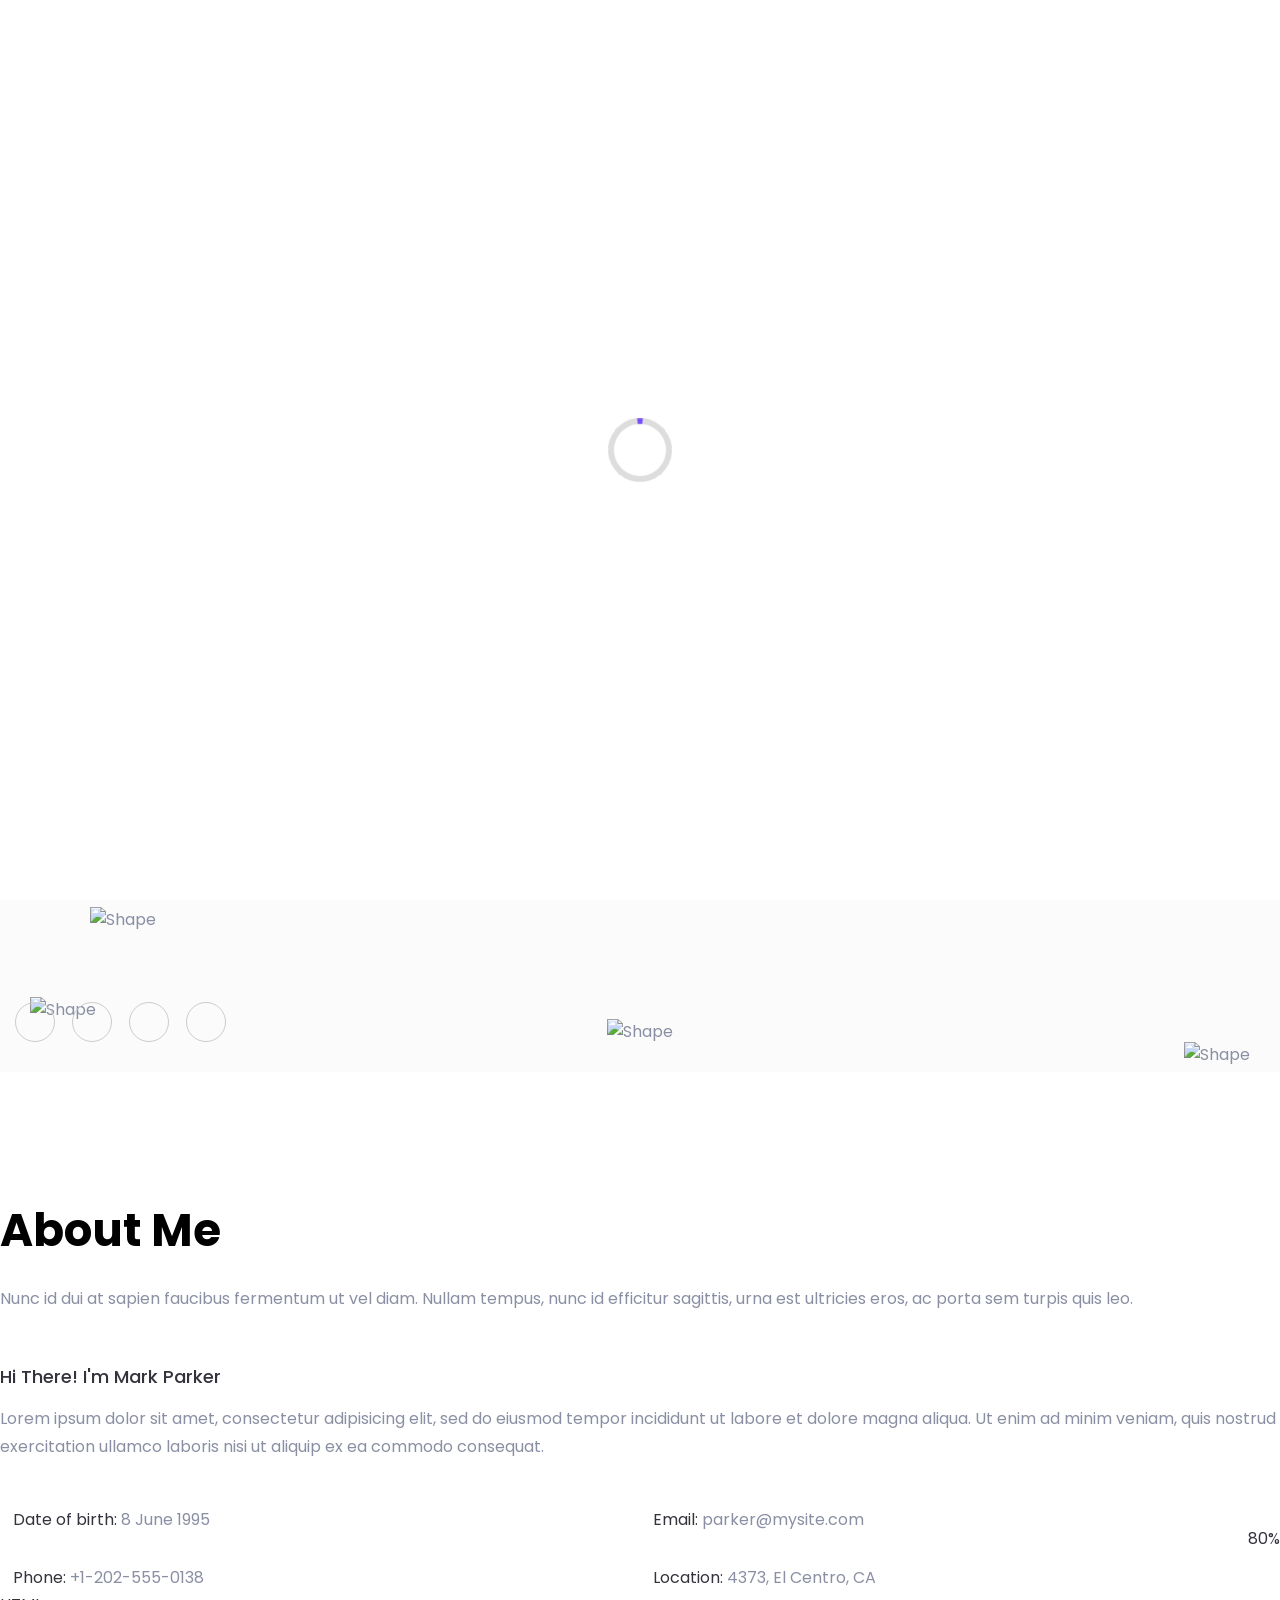
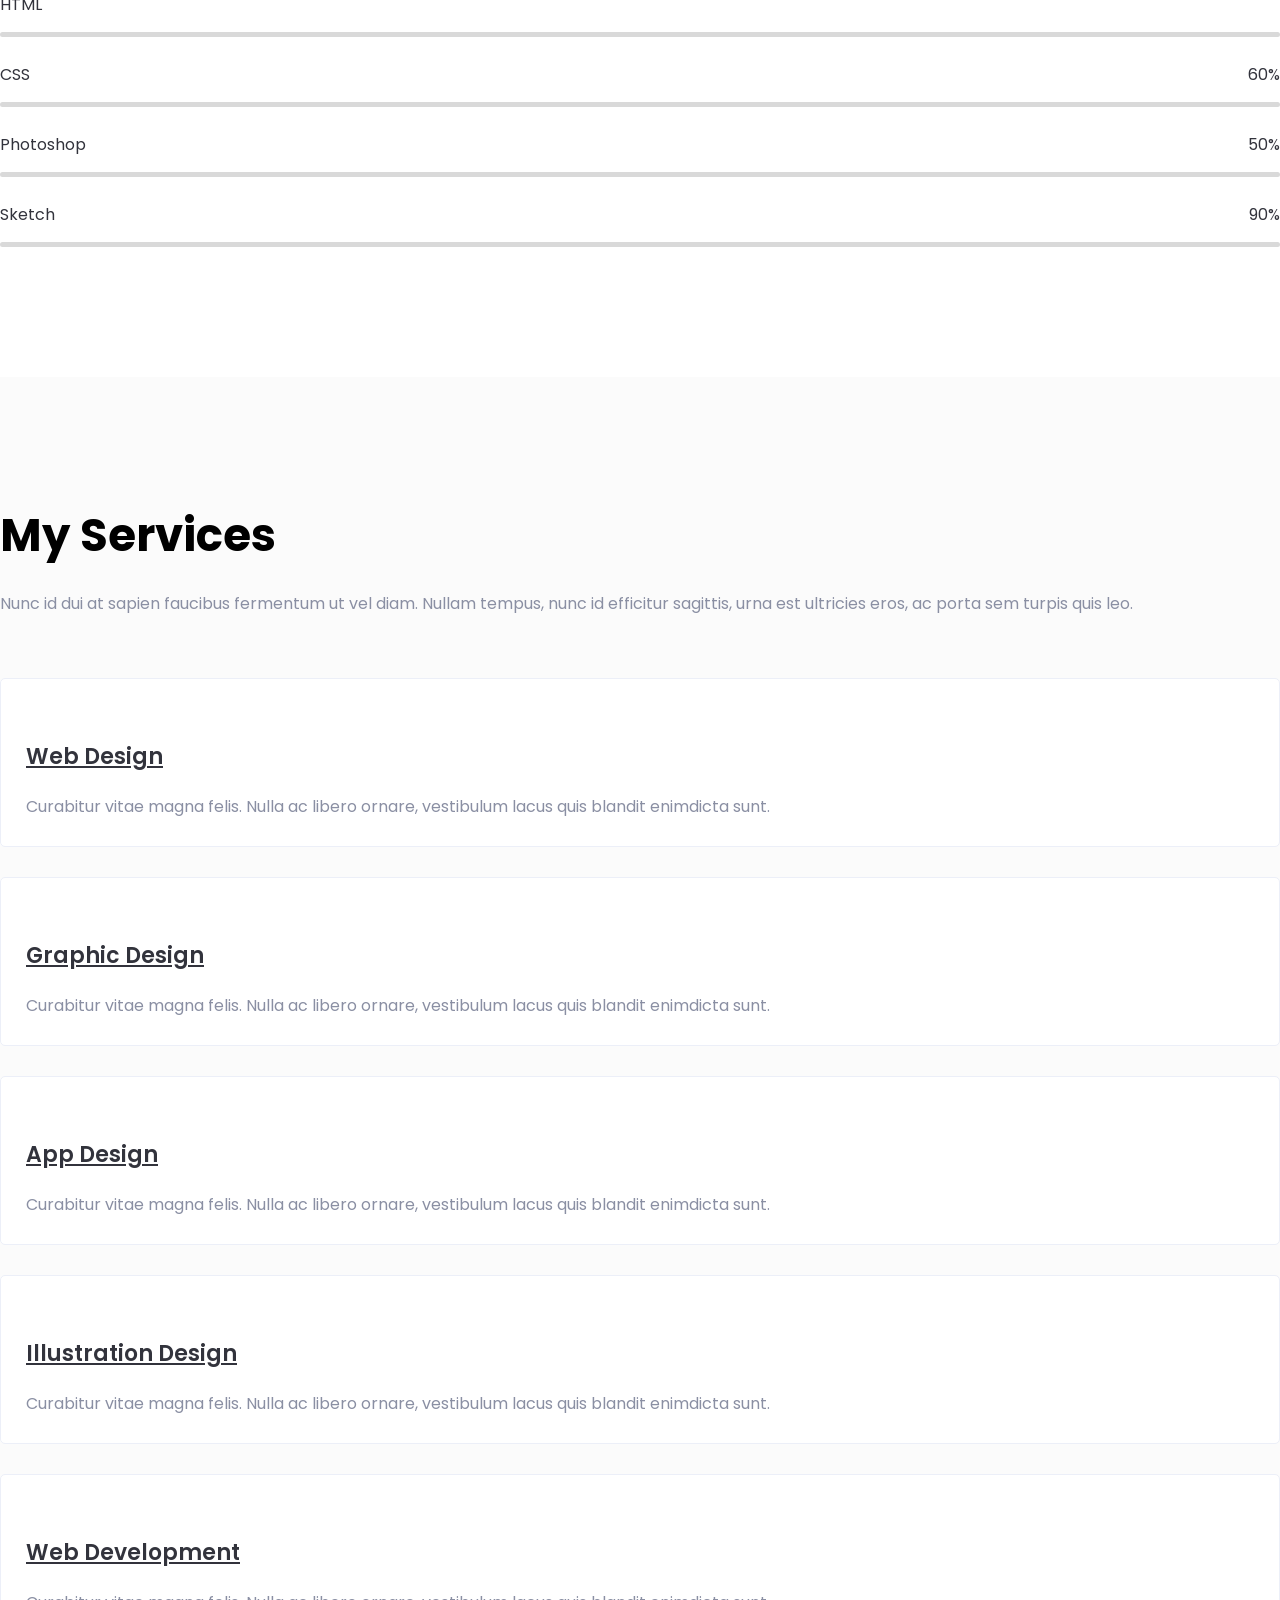
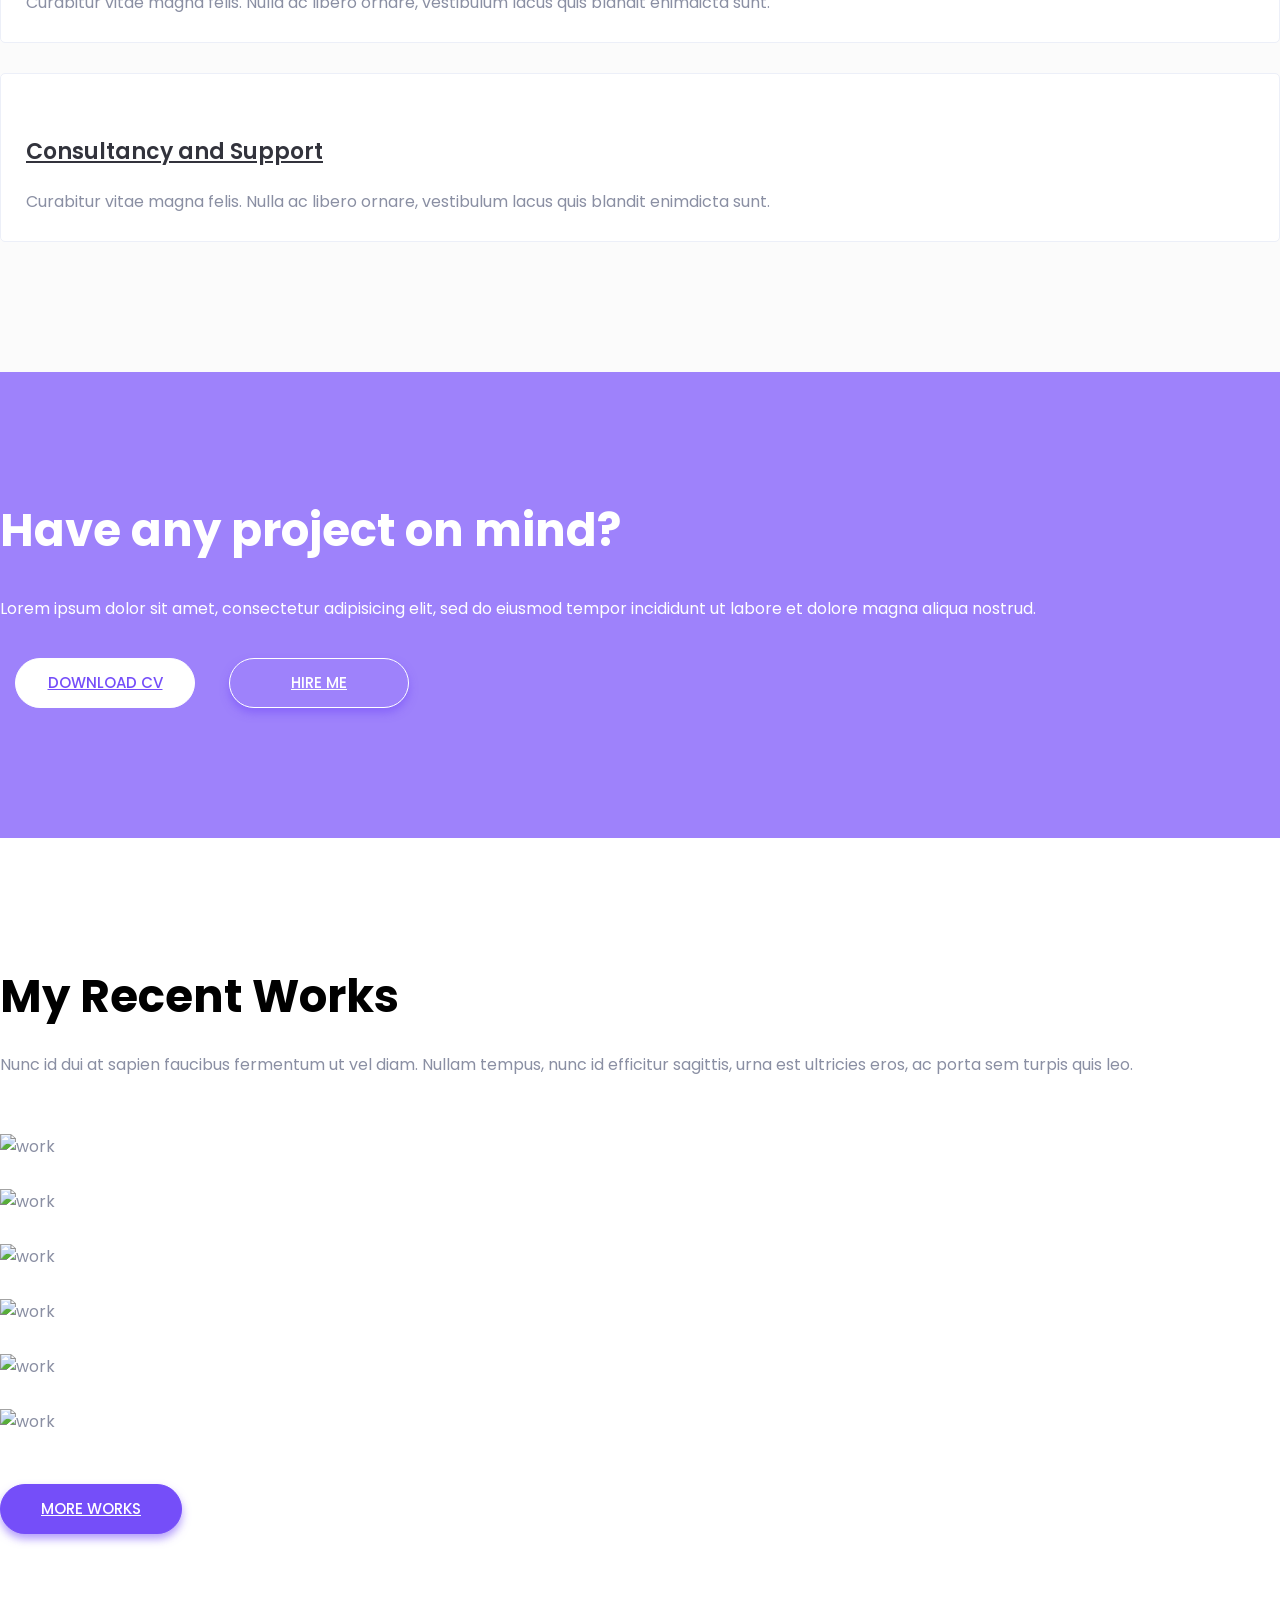
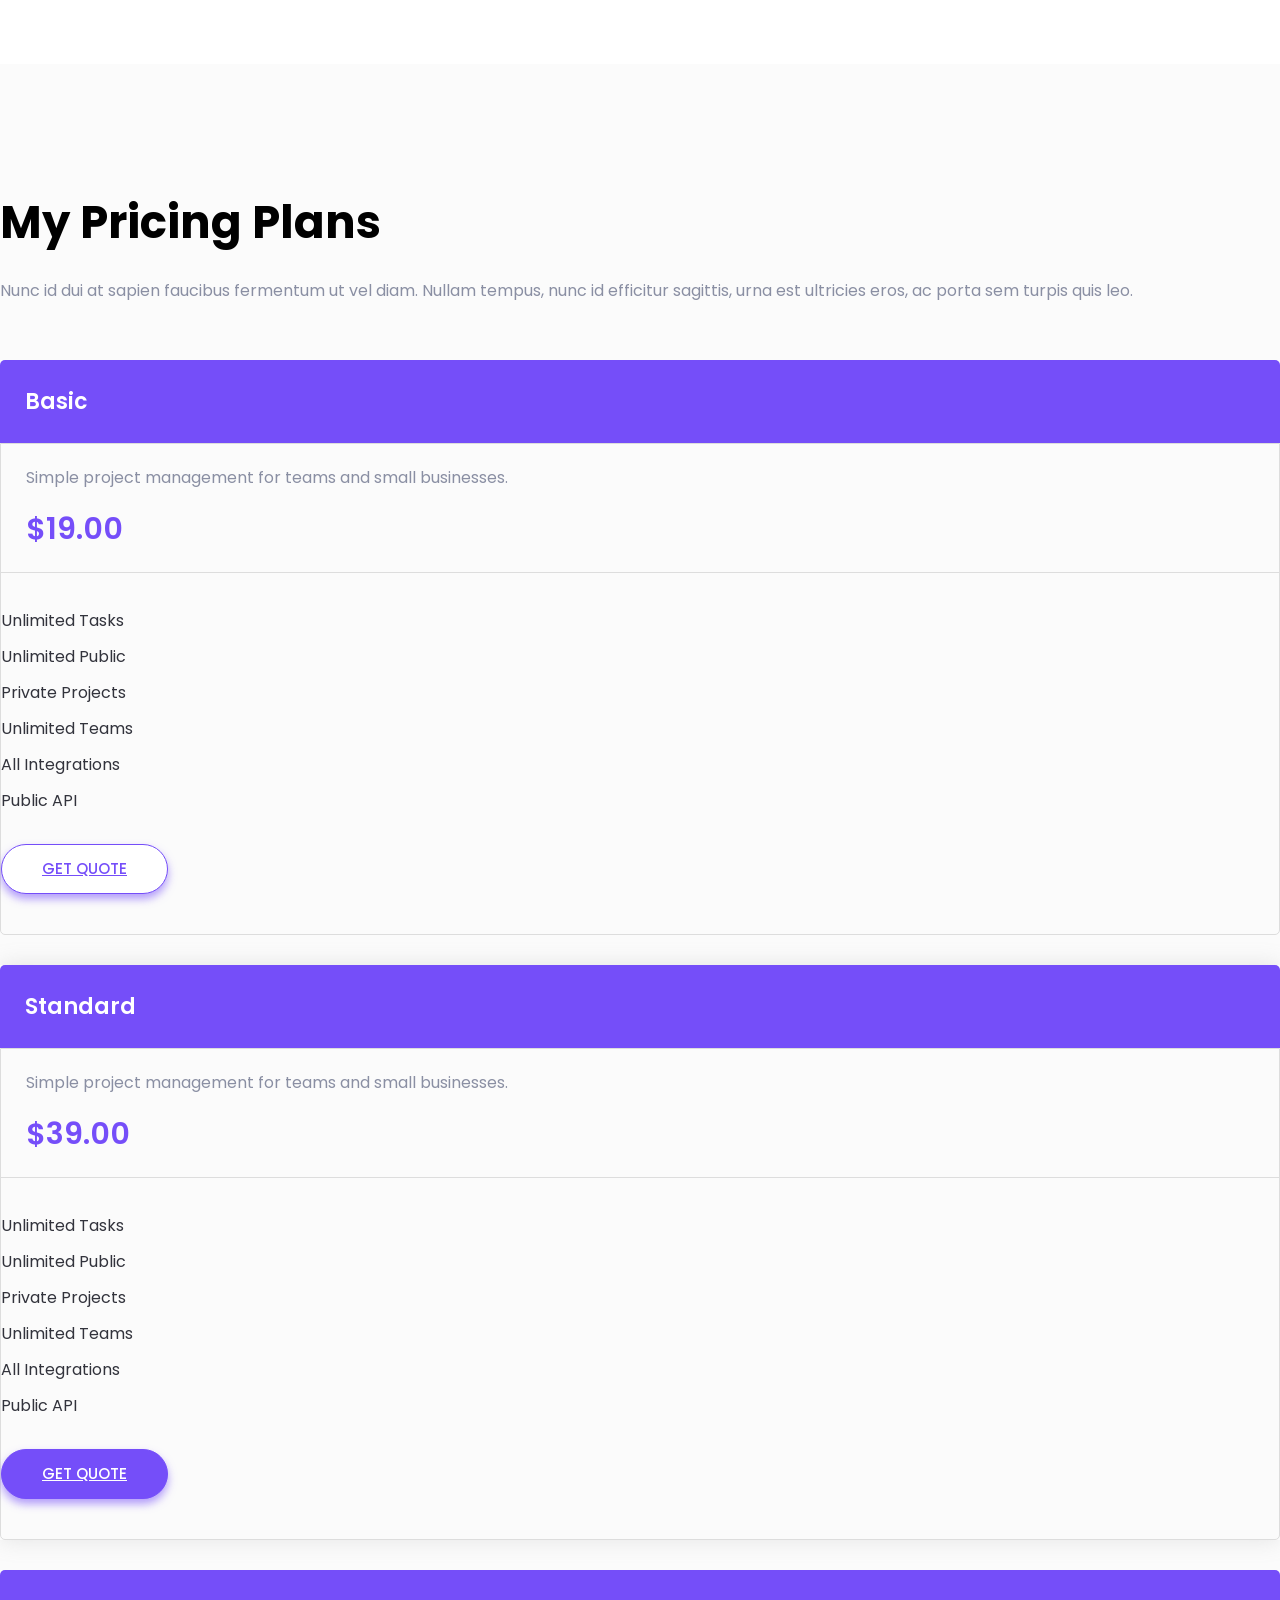
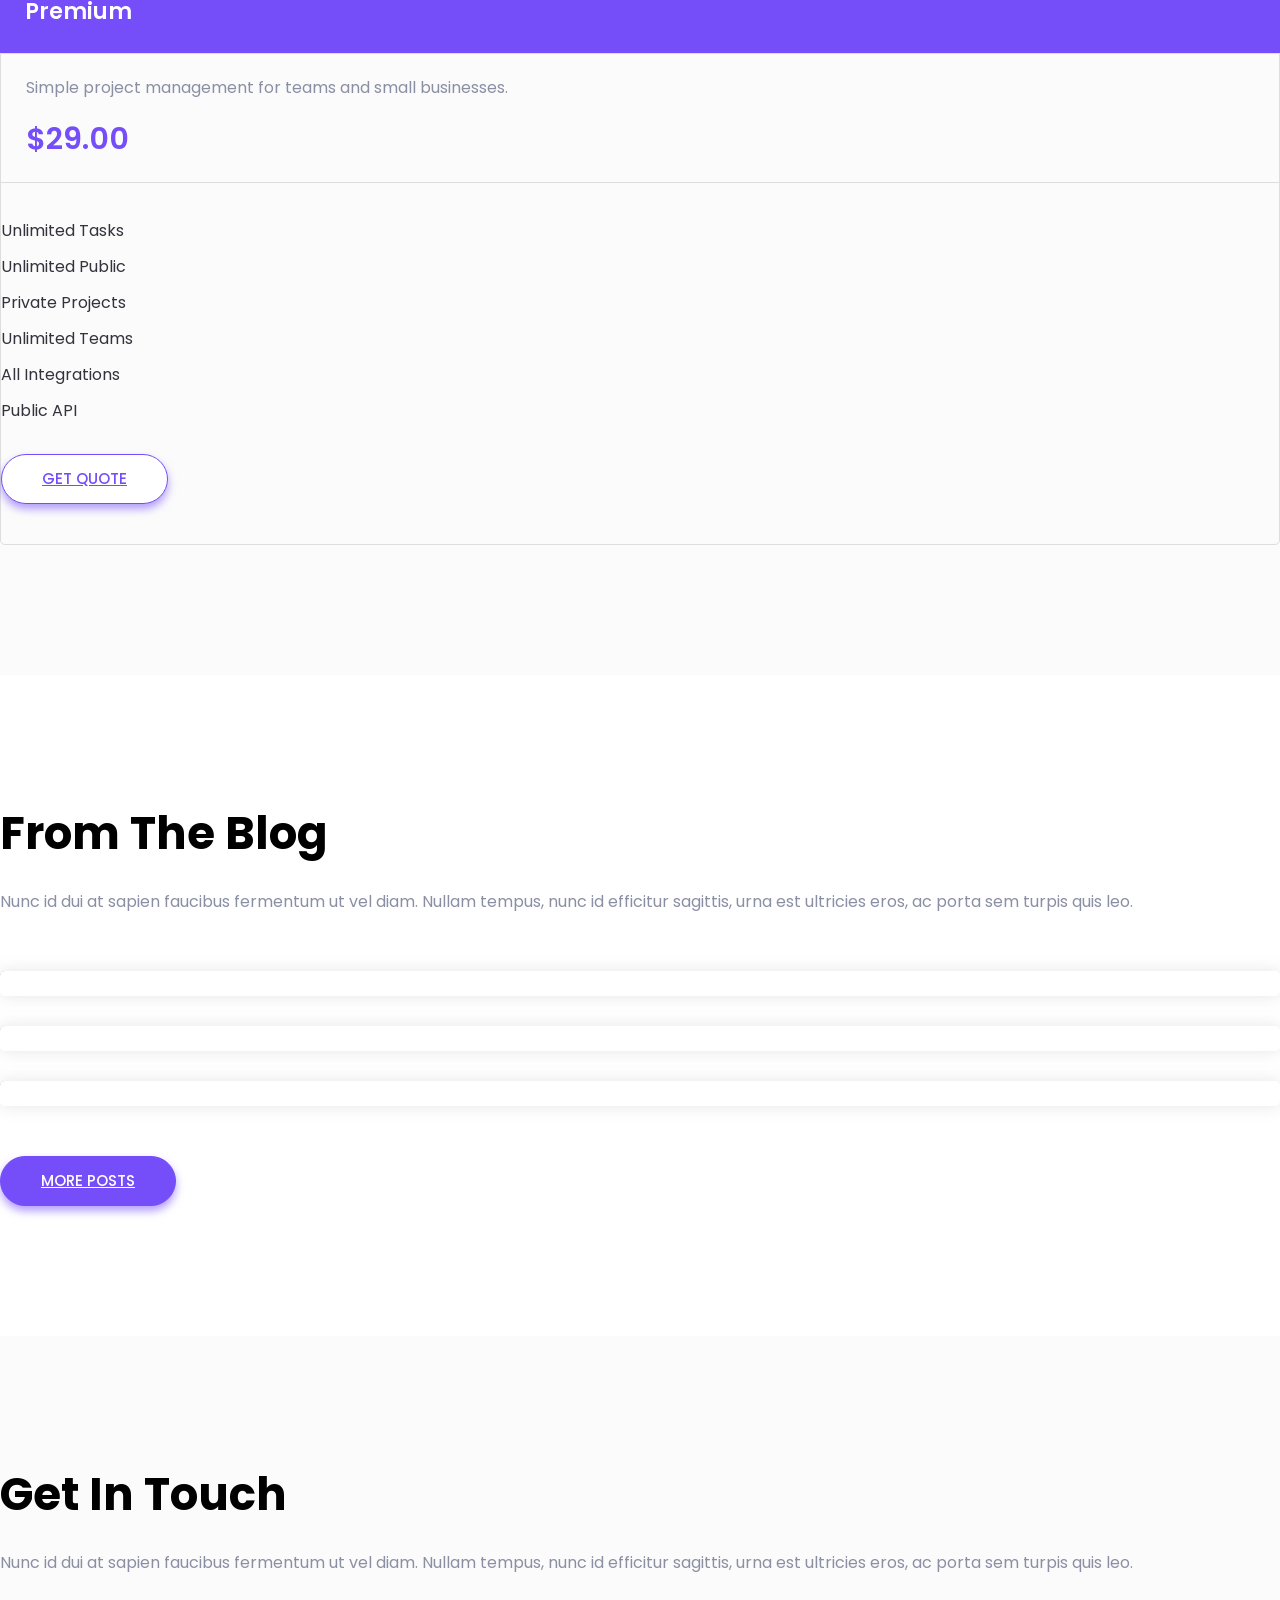
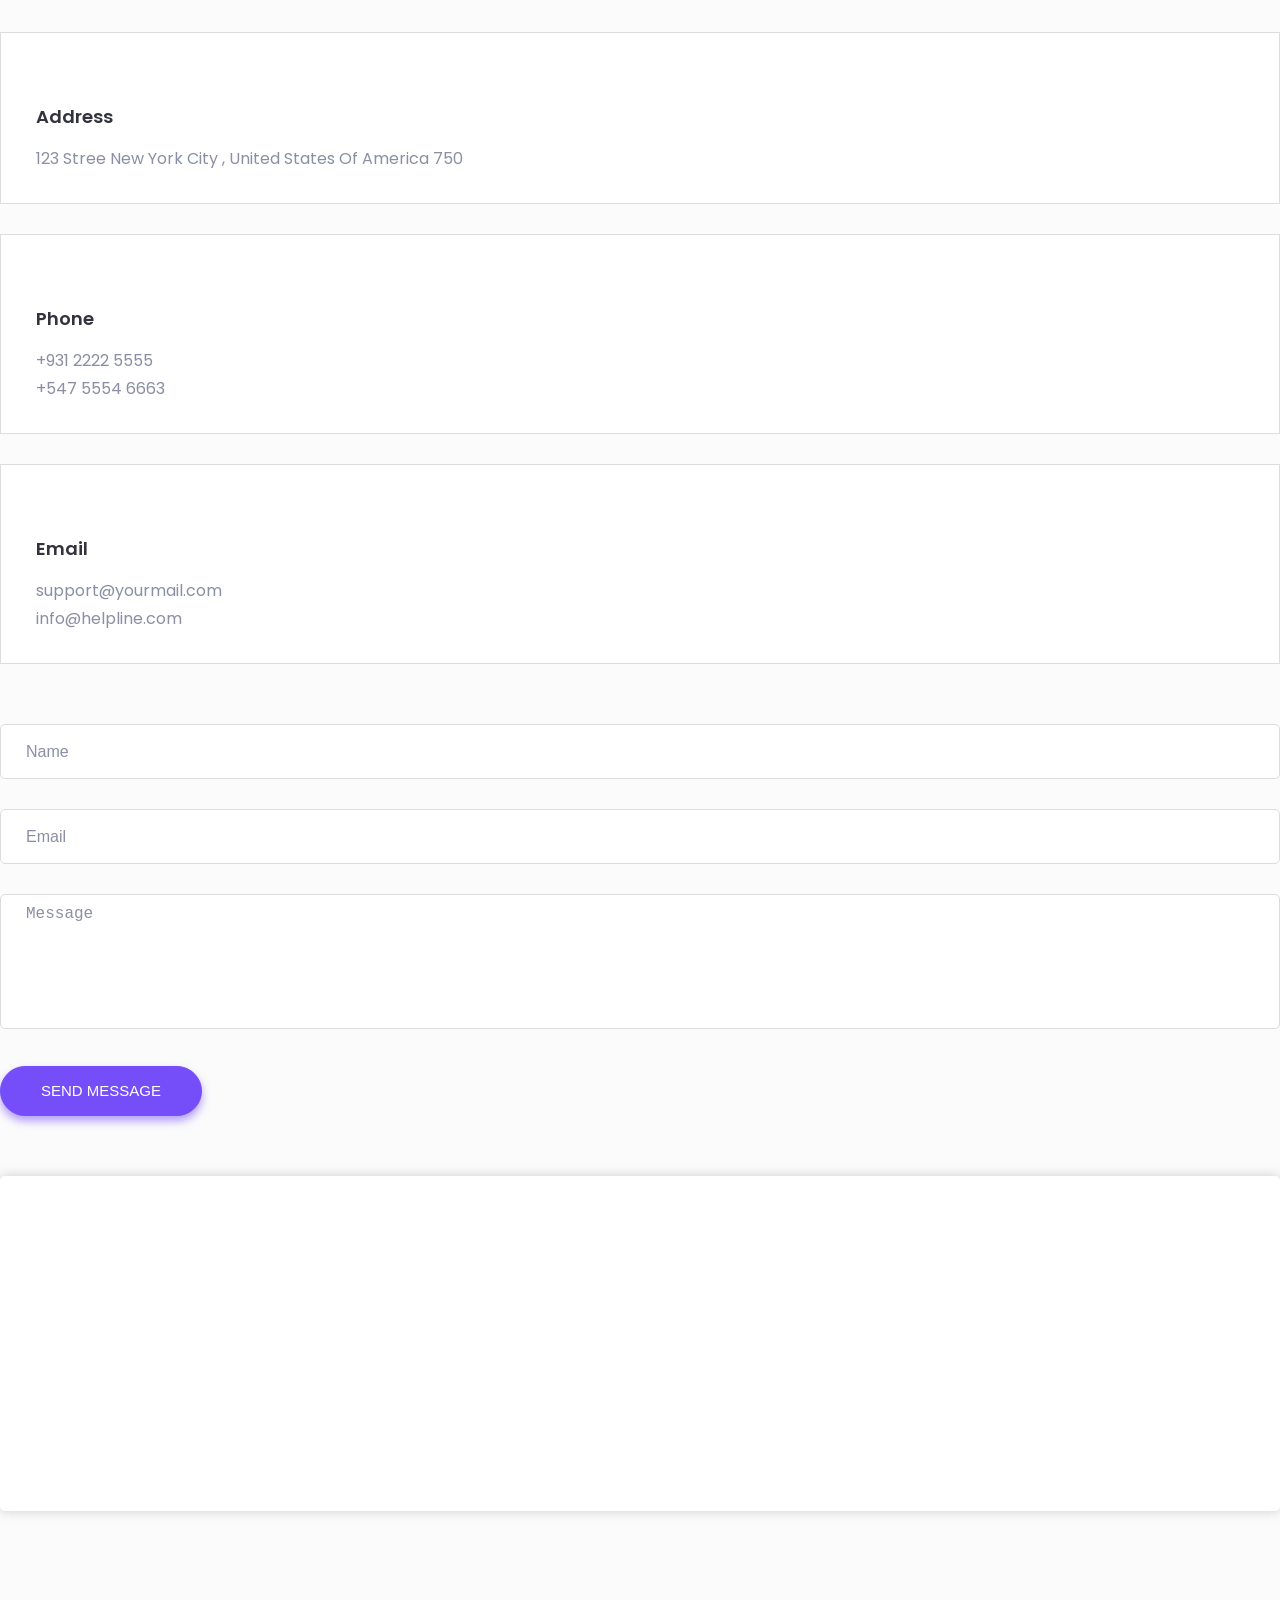
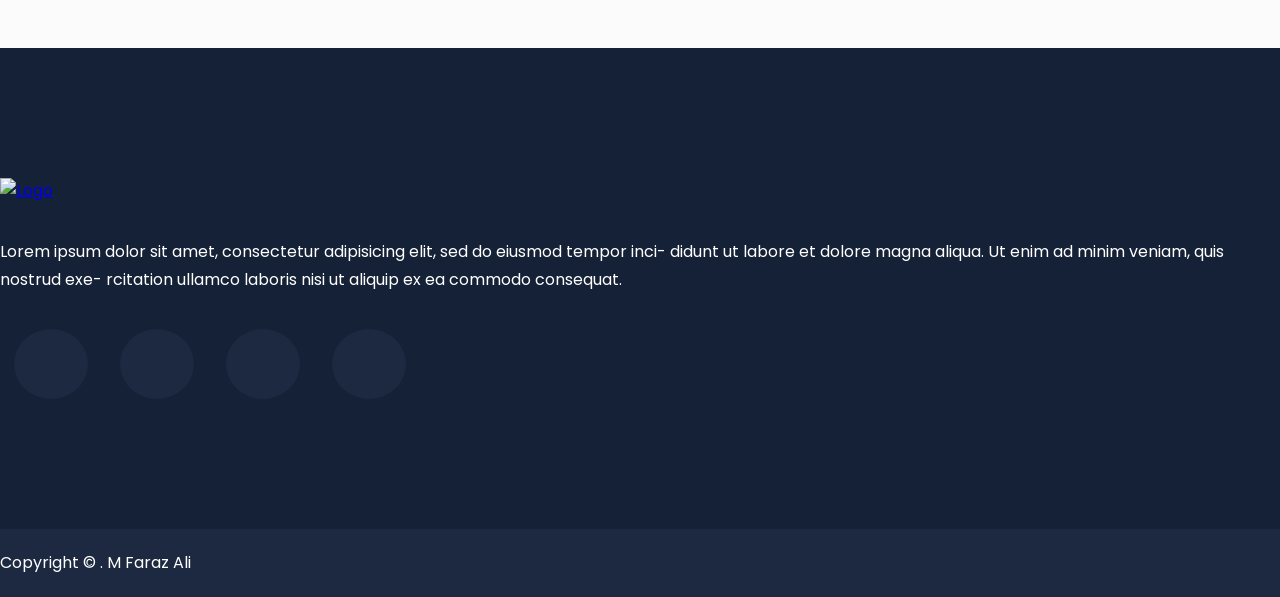
==== commit 2656dd18: "New Updates" ====
--- a/index.html
+++ b/index.html
@@ -8,7 +8,7 @@
     <meta name="description" content="">
     <meta name="viewport" content="width=device-width, initial-scale=1, shrink-to-fit=no">
 
-    <title>M Faraz Ali - Website Developer</title>
+    <title>Muhammad Faraz Ali - Senior Web Developer</title>
     <link rel="shortcut icon" href="assets/images/favicon.png" type="image/png">
     <link rel="stylesheet" href="assets/css/bootstrap.min.css">
     <link rel="stylesheet" href="assets/css/LineIcons.css">
@@ -103,8 +103,8 @@
                     <div class="col-xl-5 col-lg-6">
                         <div class="header-content-right">
                             <h4 class="sub-title">Hello, I’m</h4>
-                            <h1 class="title">Mark Parker</h1>
-                            <p>A Freelance UI Designer & Web Developer</p>
+                            <h1 class="title">Muhammad Faraz Ali</h1>
+                            <p>A Freelance & Web Developer</p>
                             <a class="main-btn" href="#work">View my Work</a>
                         </div> <!-- header content right -->
                     </div>
@@ -750,10 +750,13 @@
                             </a>
                             <p class="mt-">Lorem ipsum dolor sit amet, consectetur adipisicing elit, sed do eiusmod tempor inci- didunt ut labore et dolore magna aliqua. Ut enim ad minim veniam, quis nostrud exe- rcitation ullamco laboris nisi ut aliquip ex ea commodo consequat.</p>
                             <ul>
-                                <li><a href="#"><i class="lni-facebook-filled"></i></a></li>
+                                <!-- <li><a href="#"><i class="lni-facebook-filled"></i></a></li>
                                 <li><a href="#"><i class="lni-twitter-original"></i></a></li>
-                                <li><a href="#"><i class="lni-pinterest"></i></a></li>
-                                <li><a href="#"><i class="lni-linkedin-original"></i></a></li>
+                                <li><a href="#"><i class="lni-pinterest"></i></a></li> -->
+                                <li><a href="mailto:mfarazaly@gmail.com"><i class="lni lni-envelope"></i></a></li>
+                                <li><a href="https://api.whatsapp.com/send?phone=923462993463&text=Hi%20:%20Message%20from%20mfarazalygithub.io" target="_blank"><i class="lni lni-whatsapp"></i></a></li>
+                                <li><a href="live:faraz_ali2008?userinfo" target="_blank"><i class="lni lni-skype"></i></a></li>
+                                <li><a href="https://www.linkedin.com/in/muhammad-faraz-ali/" target="_blank"><i class="lni-linkedin-original"></i></a></li>
                             </ul>
                         </div> <!-- footer content -->
                     </div>
@@ -765,7 +768,7 @@
                 <div class="row">
                     <div class="col-lg-12">
                         <div class="copyright-text text-center pt-20">
-                            <p>Copyright © 2022. Template Crafted by <a href="https://uideck.com" rel="nofollow">UIdeck</a></p>
+                            <p>Copyright © <span class="setYear"></span>. M Faraz Ali</p>
                         </div> <!-- copyright text -->
                     </div>
                 </div> <!-- row -->
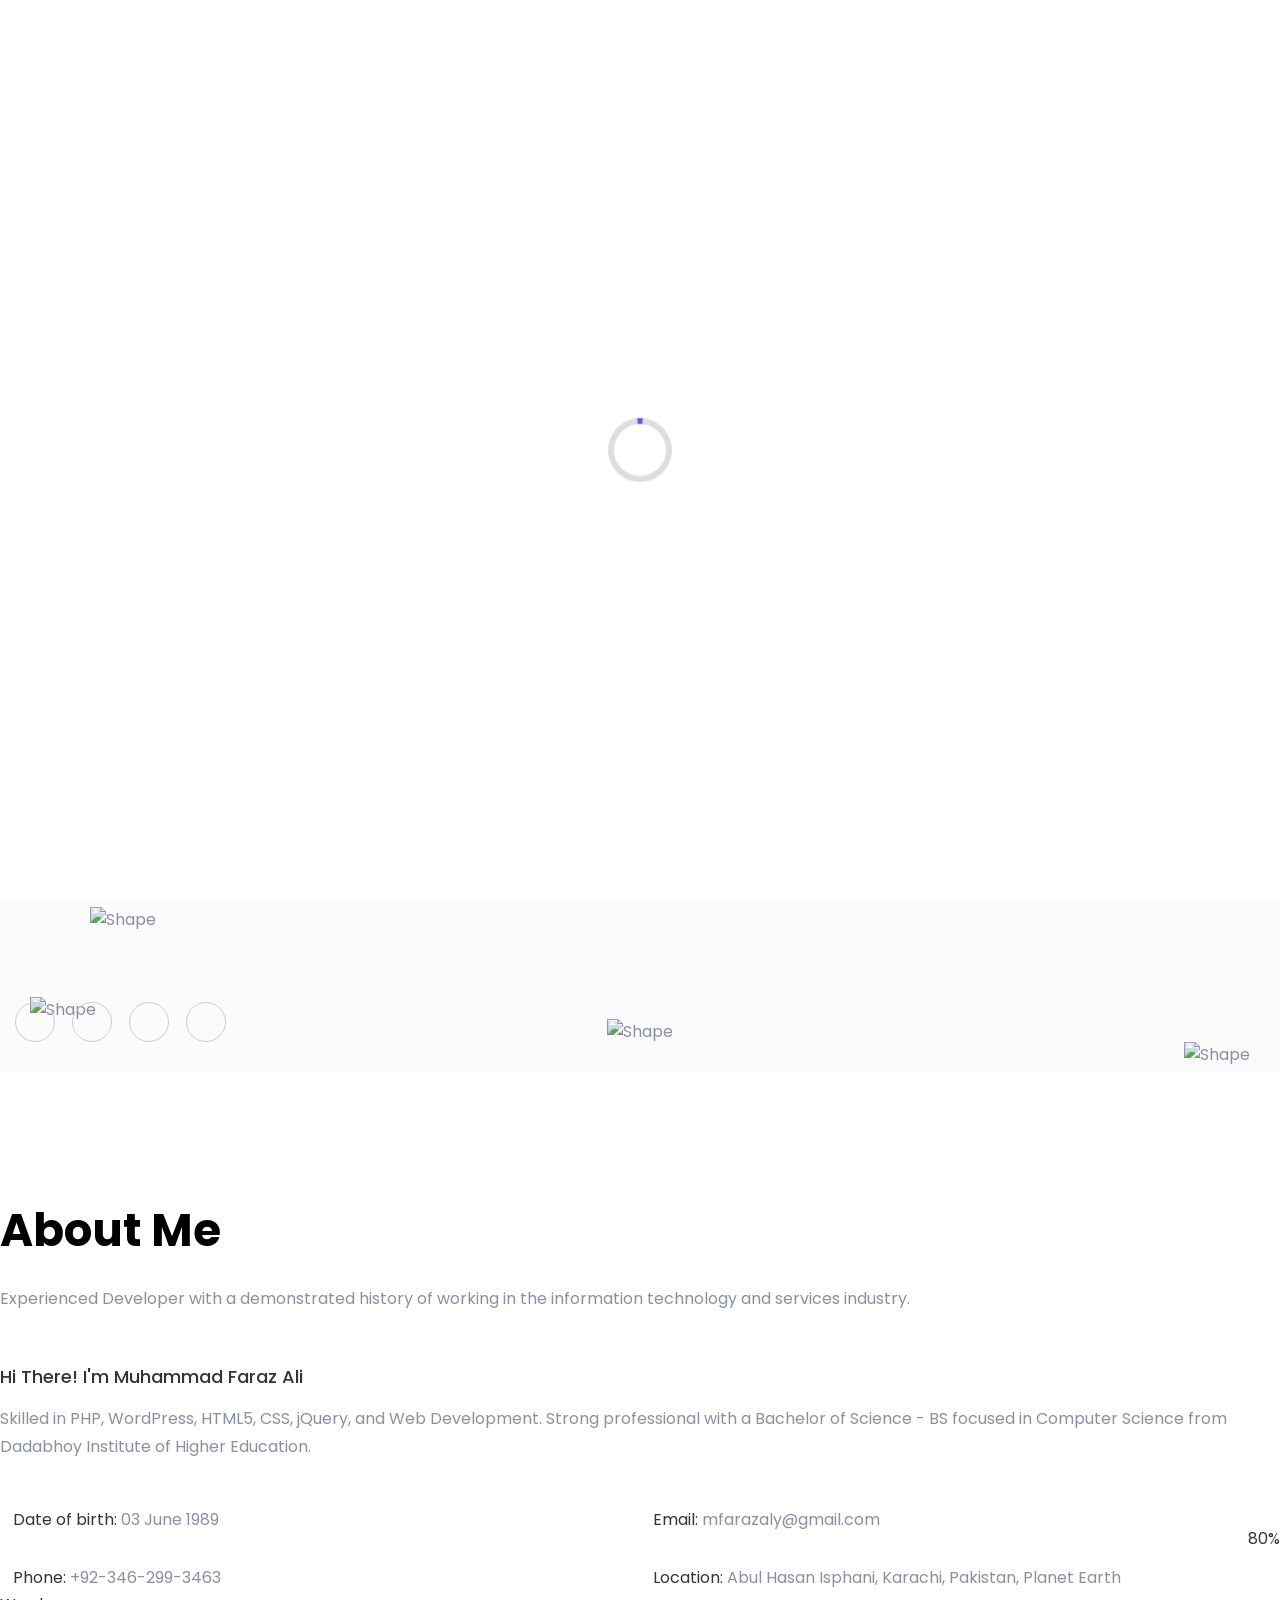
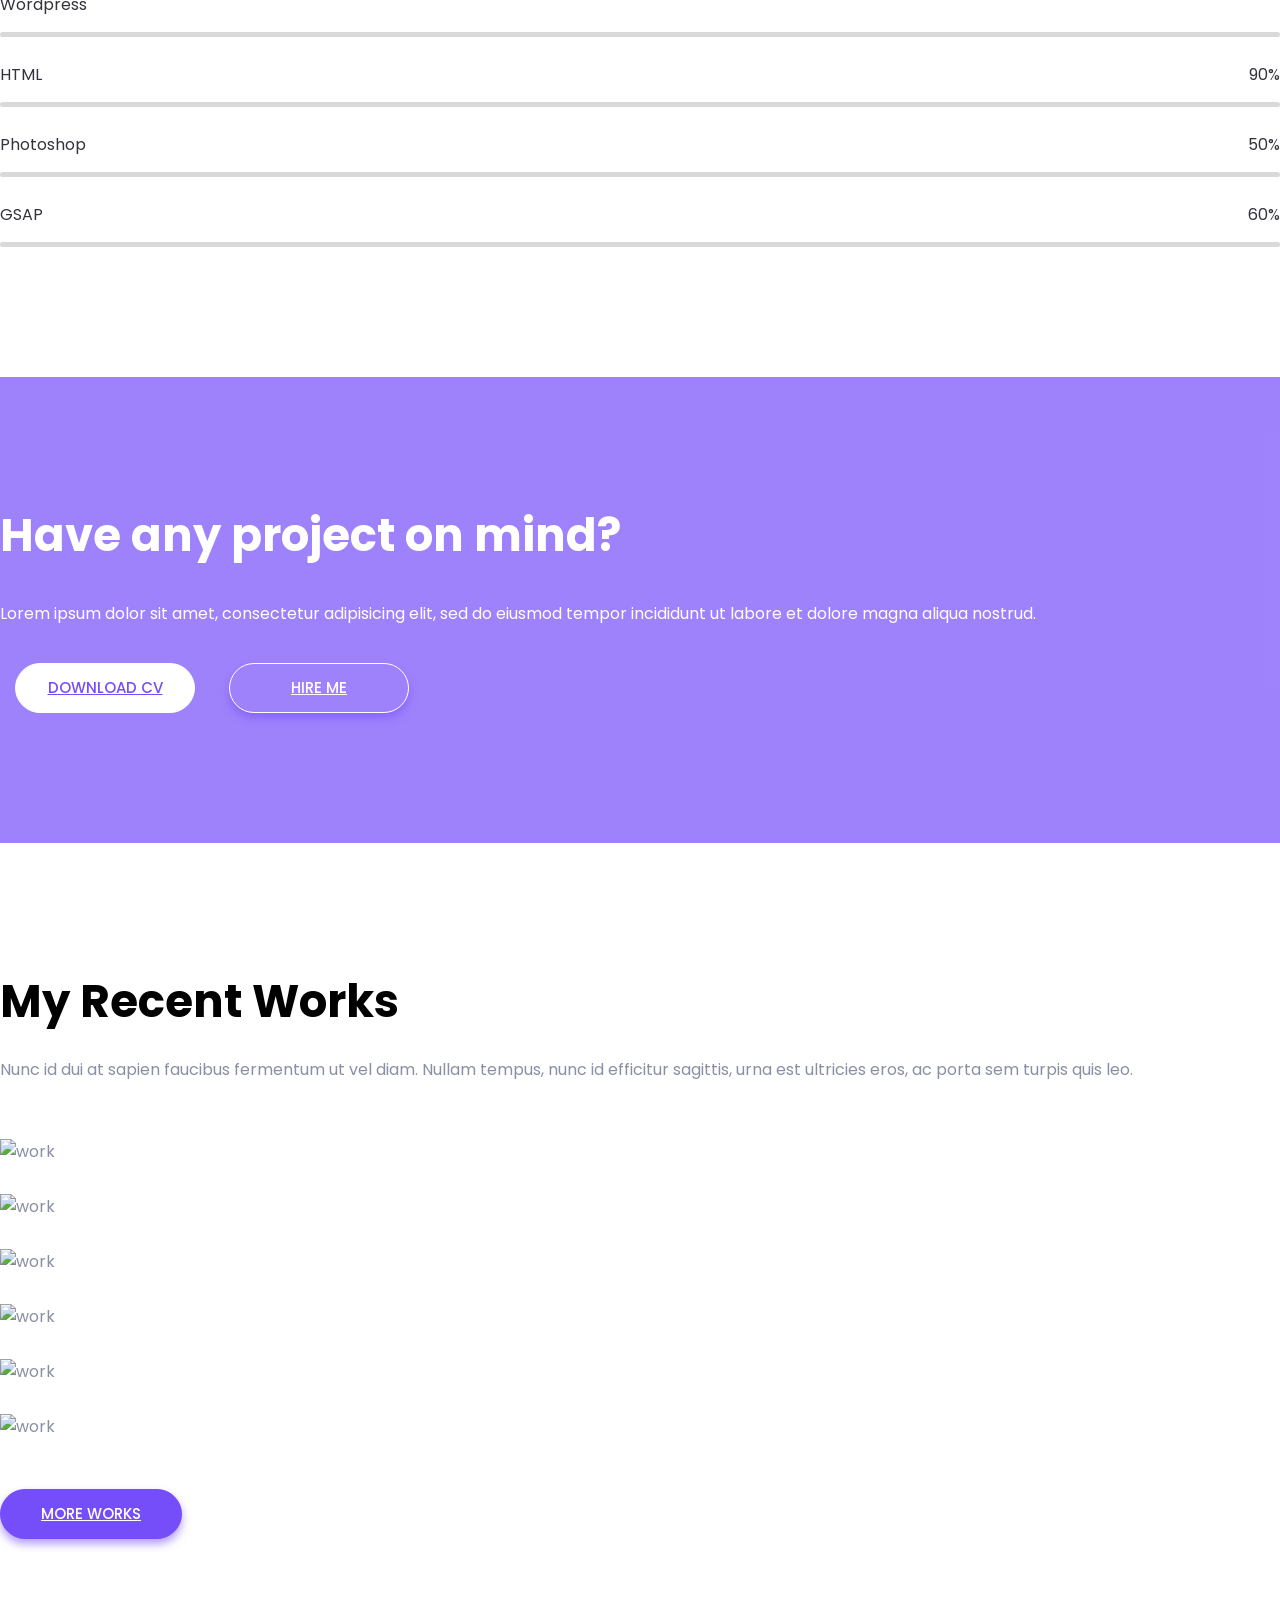
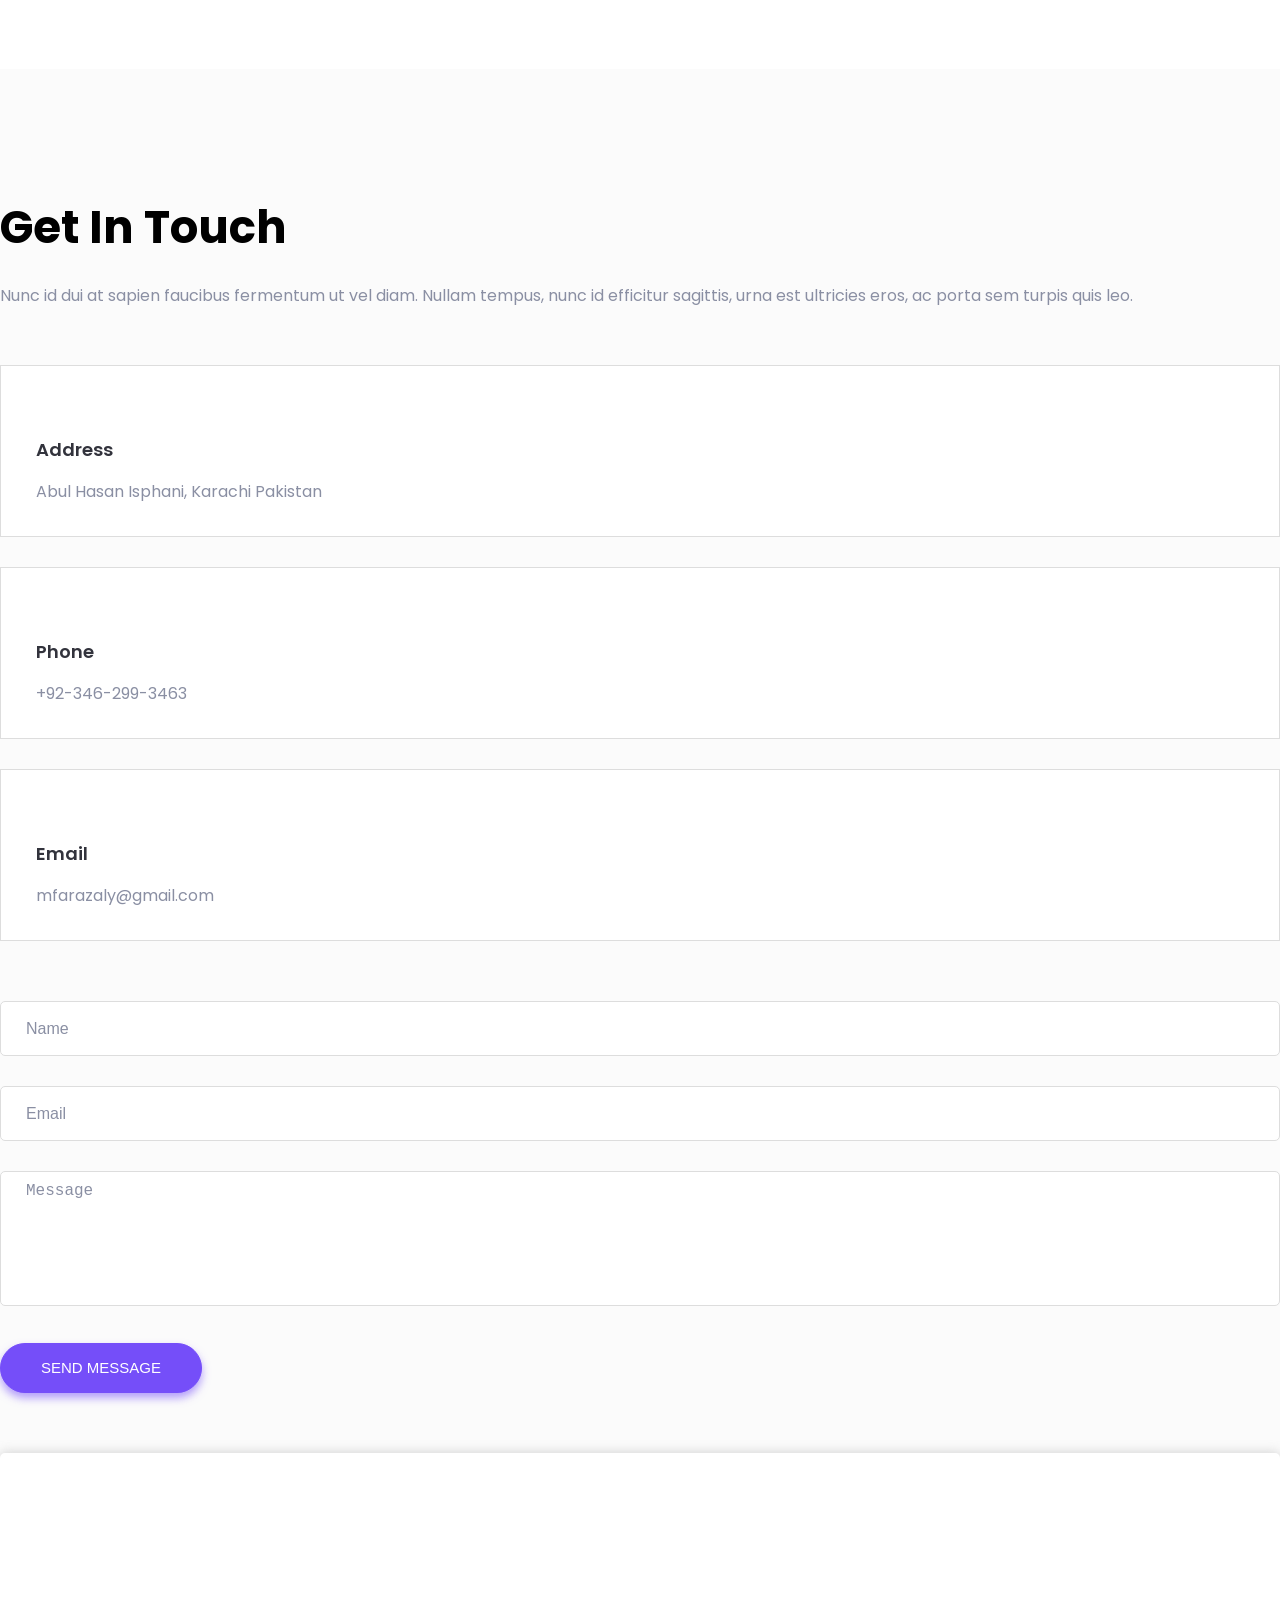
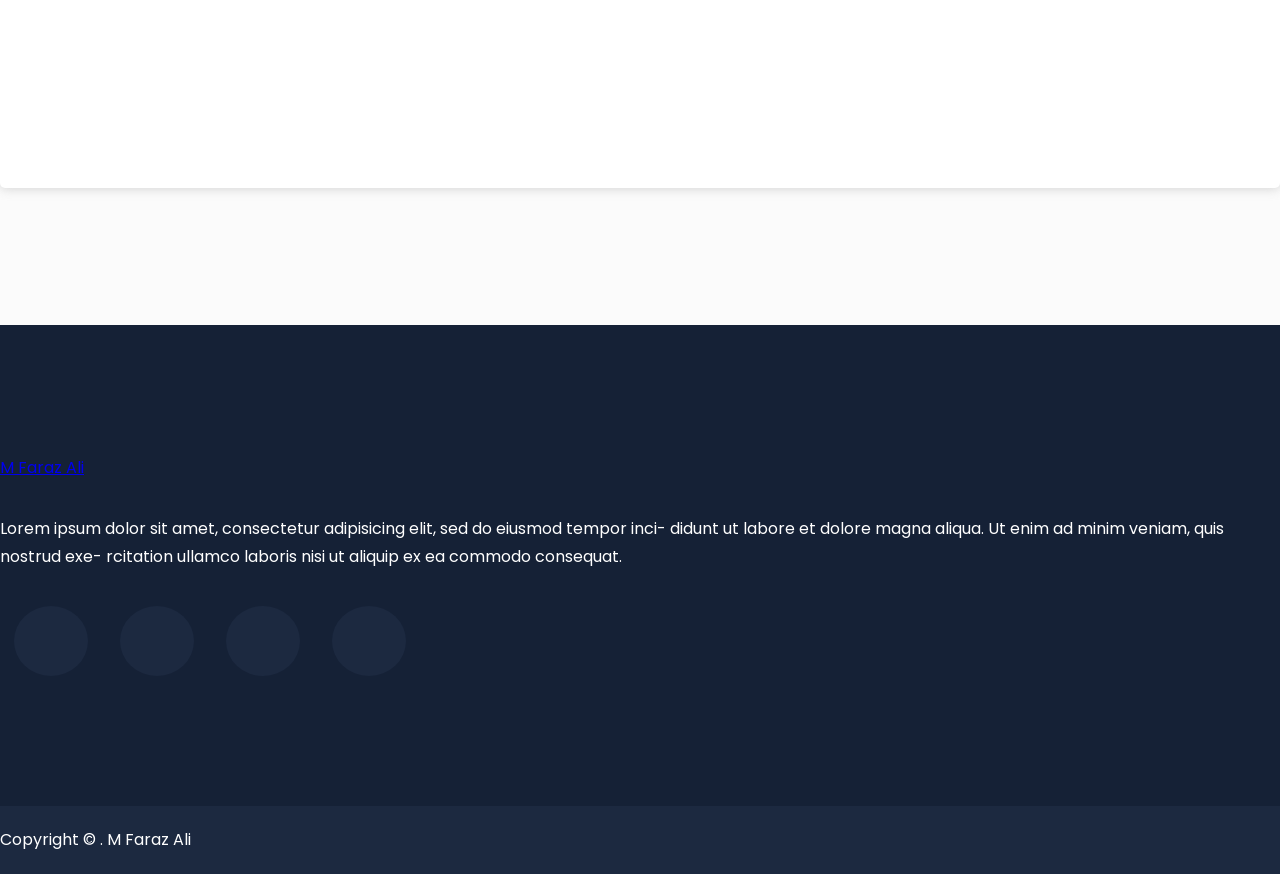
==== commit d9be10fb: "new Updates" ====
--- a/index.html
+++ b/index.html
@@ -121,10 +121,14 @@
                         <div class="col-lg-12">
                             <div class="header-social-icon">
                                 <ul>
-                                    <li><a href="#"><i class="lni-facebook-filled"></i></a></li>
+                                    <li><a href="mailto:mfarazaly@gmail.com"><i class="lni lni-envelope"></i></a></li>
+                                    <li><a href="https://api.whatsapp.com/send?phone=923462993463&text=Hi%20:%20Message%20from%20mfarazaly.github.io" target="_blank"><i class="lni lni-whatsapp"></i></a></li>
+                                    <li><a href="skype:faraz_ali2008?userinfo" target="_blank"><i class="lni lni-skype"></i></a></li>
+                                    <li><a href="https://www.linkedin.com/in/muhammad-faraz-ali/" target="_blank"><i class="lni-linkedin-original"></i></a></li>
+                                    <!-- <li><a href="#"><i class="lni-facebook-filled"></i></a></li>
                                     <li><a href="#"><i class="lni-twitter-original"></i></a></li>
                                     <li><a href="#"><i class="lni-behance-original"></i></a></li>
-                                    <li><a href="#"><i class="lni-linkedin-original"></i></a></li>
+                                    <li><a href="#"><i class="lni-linkedin-original"></i></a></li> -->
                                 </ul>
                             </div> <!-- header social -->
                         </div>
@@ -144,15 +148,15 @@
                 <div class="col-lg-8">
                     <div class="section-title text-center">
                         <h2 class="title">About Me</h2>
-                        <p>Nunc id dui at sapien faucibus fermentum ut vel diam. Nullam tempus, nunc id efficitur sagittis, urna est ultricies eros, ac porta sem turpis quis leo.</p>
+                        <p>Experienced Developer with a demonstrated history of working in the information technology and services industry.  </p>
                     </div> <!-- section title -->
                 </div>
             </div> <!-- row -->
             <div class="row">
                 <div class="col-lg-6">
                     <div class="about-content mt-50">
-                        <h5 class="about-title">Hi There! I'm Mark Parker</h5>
-                        <p>Lorem ipsum dolor sit amet, consectetur adipisicing elit, sed do eiusmod tempor incididunt ut labore et dolore magna aliqua. Ut enim ad minim veniam, quis nostrud exercitation ullamco laboris nisi ut aliquip ex ea commodo consequat.</p>
+                        <h5 class="about-title">Hi There! I'm Muhammad Faraz Ali</h5>
+                        <p>Skilled in PHP, WordPress, HTML5, CSS, jQuery, and Web Development. Strong professional with a Bachelor of Science - BS focused in Computer Science from Dadabhoy Institute of Higher Education.</p>
                         <ul class="clearfix">
                             <li>
                                 <div class="single-info d-flex align-items-center">
@@ -160,7 +164,7 @@
                                         <i class="lni-calendar"></i>
                                     </div>
                                     <div class="info-text">
-                                        <p><span>Date of birth:</span> 8 June 1995</p>
+                                        <p><span>Date of birth:</span> 03 June 1989</p>
                                     </div>
                                 </div> <!-- single info -->
                             </li>
@@ -170,7 +174,7 @@
                                         <i class="lni-envelope"></i>
                                     </div>
                                     <div class="info-text">
-                                        <p><span>Email:</span> parker@mysite.com</p>
+                                        <p><span>Email:</span> mfarazaly@gmail.com</p>
                                     </div>
                                 </div> <!-- single info -->
                             </li>
@@ -180,7 +184,7 @@
                                         <i class="lni-phone-handset"></i>
                                     </div>
                                     <div class="info-text">
-                                        <p><span>Phone:</span> +1-202-555-0138</p>
+                                        <p><span>Phone:</span> +92-346-299-3463</p>
                                     </div>
                                 </div> <!-- single info -->
                             </li>
@@ -190,7 +194,7 @@
                                         <i class="lni-map-marker"></i>
                                     </div>
                                     <div class="info-text">
-                                        <p><span>Location:</span> 4373, El Centro, CA</p>
+                                        <p><span>Location:</span> Abul Hasan Isphani, Karachi, Pakistan, Planet Earth</p>
                                     </div>
                                 </div> <!-- single info -->
                             </li>
@@ -199,35 +203,35 @@
                 </div>
                 <div class="col-xl-5 offset-xl-1 col-lg-6">
                     <div class="about-skills pt-25">
+                        <div class="skill-item mt-25">
+                            <div class="skill-header">
+                                <h6 class="skill-title">Wordpress</h6>
+                                <div class="skill-percentage">
+                                    <div class="count-box counted">
+                                        <span class="counter">80</span>
+                                    </div>
+                                    %
+                                </div>
+                            </div>
+                            <div class="skill-bar">
+                                <div class="bar-inner">
+                                    <div class="bar progress-line" data-width="80"></div>
+                                </div>
+                            </div>
+                        </div> <!-- skill item -->
                         <div class="skill-item mt-25">
                             <div class="skill-header">
                                 <h6 class="skill-title">HTML</h6>
                                 <div class="skill-percentage">
                                     <div class="count-box counted">
-                                        <span class="counter">80</span>
+                                        <span class="counter">90</span>
                                     </div>
                                     %
                                 </div>
                             </div>
                             <div class="skill-bar">
                                 <div class="bar-inner">
-                                    <div class="bar progress-line" data-width="80"></div>
-                                </div>
-                            </div>
-                        </div> <!-- skill item -->
-                        <div class="skill-item mt-25">
-                            <div class="skill-header">
-                                <h6 class="skill-title">CSS</h6>
-                                <div class="skill-percentage">
-                                    <div class="count-box counted">
-                                        <span class="counter">60</span>
-                                    </div>
-                                    %
-                                </div>
-                            </div>
-                            <div class="skill-bar">
-                                <div class="bar-inner">
-                                    <div class="bar progress-line" data-width="60"></div>
+                                    <div class="bar progress-line" data-width="90"></div>
                                 </div>
                             </div>
                         </div> <!-- skill item -->
@@ -249,17 +253,17 @@
                         </div> <!-- skill item -->
                         <div class="skill-item mt-25">
                             <div class="skill-header">
-                                <h6 class="skill-title">Sketch</h6>
+                                <h6 class="skill-title">GSAP</h6>
                                 <div class="skill-percentage">
                                     <div class="count-box counted">
-                                        <span class="counter">90</span>
+                                        <span class="counter">60</span>
                                     </div>
                                     %
                                 </div>
                             </div>
                             <div class="skill-bar">
                                 <div class="bar-inner">
-                                    <div class="bar progress-line" data-width="90"></div>
+                                    <div class="bar progress-line" data-width="60"></div>
                                 </div>
                             </div>
                         </div> <!-- skill item -->
@@ -273,7 +277,7 @@
 
     <!--====== SERVICES PART START ======-->
 
-    <section id="service" class="services-area gray-bg pt-125 pb-130">
+    <section id="service" class="services-area gray-bg pt-125 pb-130" style="display:none">
         <div class="container">
             <div class="row justify-content-center">
                 <div class="col-lg-8">
@@ -501,7 +505,7 @@
 
     <!--====== PRICING PART START ======-->
 
-    <section id="pricing" class="pricing-area gray-bg pt-125 pb-130">
+    <section id="pricing" class="pricing-area gray-bg pt-125 pb-130" style="display:none">
         <div class="container">
             <div class="row justify-content-center">
                 <div class="col-lg-8">
@@ -598,7 +602,7 @@
 
     <!--====== BLOG PART START ======-->
 
-    <section id="blog" class="blog-area pt-125 pb-130">
+    <section id="blog" class="blog-area pt-125 pb-130" style="display:none">
         <div class="container">
             <div class="row justify-content-center">
                 <div class="col-lg-8">
@@ -675,7 +679,7 @@
                         </div>
                         <div class="contact-content">
                             <h6 class="contact-title">Address</h6>
-                            <p>123 Stree New York City , United States Of America 750</p>
+                            <p>Abul Hasan Isphani, Karachi Pakistan</p>
                         </div>
                     </div> <!-- contact box -->
                 </div>
@@ -686,8 +690,7 @@
                         </div>
                         <div class="contact-content">
                             <h6 class="contact-title">Phone</h6>
-                            <p>+931 2222 5555</p>
-                            <p>+547 5554 6663</p>
+                            <p>+92-346-299-3463</p>
                         </div>
                     </div> <!-- contact box -->
                 </div>
@@ -698,8 +701,7 @@
                         </div>
                         <div class="contact-content">
                             <h6 class="contact-title">Email</h6>
-                            <p>support@yourmail.com</p>
-                            <p>info@helpline.com</p>
+                            <p>mfarazaly@gmail.com</p>
                         </div>
                     </div> <!-- contact box -->
                 </div>
@@ -746,7 +748,7 @@
                     <div class="col-lg-8">
                         <div class="footer-content text-center">
                             <a href="index.html">
-                                <img src="assets/images/logo-2.png" alt="Logo">
+                                M Faraz Ali
                             </a>
                             <p class="mt-">Lorem ipsum dolor sit amet, consectetur adipisicing elit, sed do eiusmod tempor inci- didunt ut labore et dolore magna aliqua. Ut enim ad minim veniam, quis nostrud exe- rcitation ullamco laboris nisi ut aliquip ex ea commodo consequat.</p>
                             <ul>
@@ -754,8 +756,8 @@
                                 <li><a href="#"><i class="lni-twitter-original"></i></a></li>
                                 <li><a href="#"><i class="lni-pinterest"></i></a></li> -->
                                 <li><a href="mailto:mfarazaly@gmail.com"><i class="lni lni-envelope"></i></a></li>
-                                <li><a href="https://api.whatsapp.com/send?phone=923462993463&text=Hi%20:%20Message%20from%20mfarazalygithub.io" target="_blank"><i class="lni lni-whatsapp"></i></a></li>
-                                <li><a href="live:faraz_ali2008?userinfo" target="_blank"><i class="lni lni-skype"></i></a></li>
+                                <li><a href="https://api.whatsapp.com/send?phone=923462993463&text=Hi%20:%20Message%20from%20mfarazaly.github.io" target="_blank"><i class="lni lni-whatsapp"></i></a></li>
+                                <li><a href="skype:faraz_ali2008?userinfo" target="_blank"><i class="lni lni-skype"></i></a></li>
                                 <li><a href="https://www.linkedin.com/in/muhammad-faraz-ali/" target="_blank"><i class="lni-linkedin-original"></i></a></li>
                             </ul>
                         </div> <!-- footer content -->
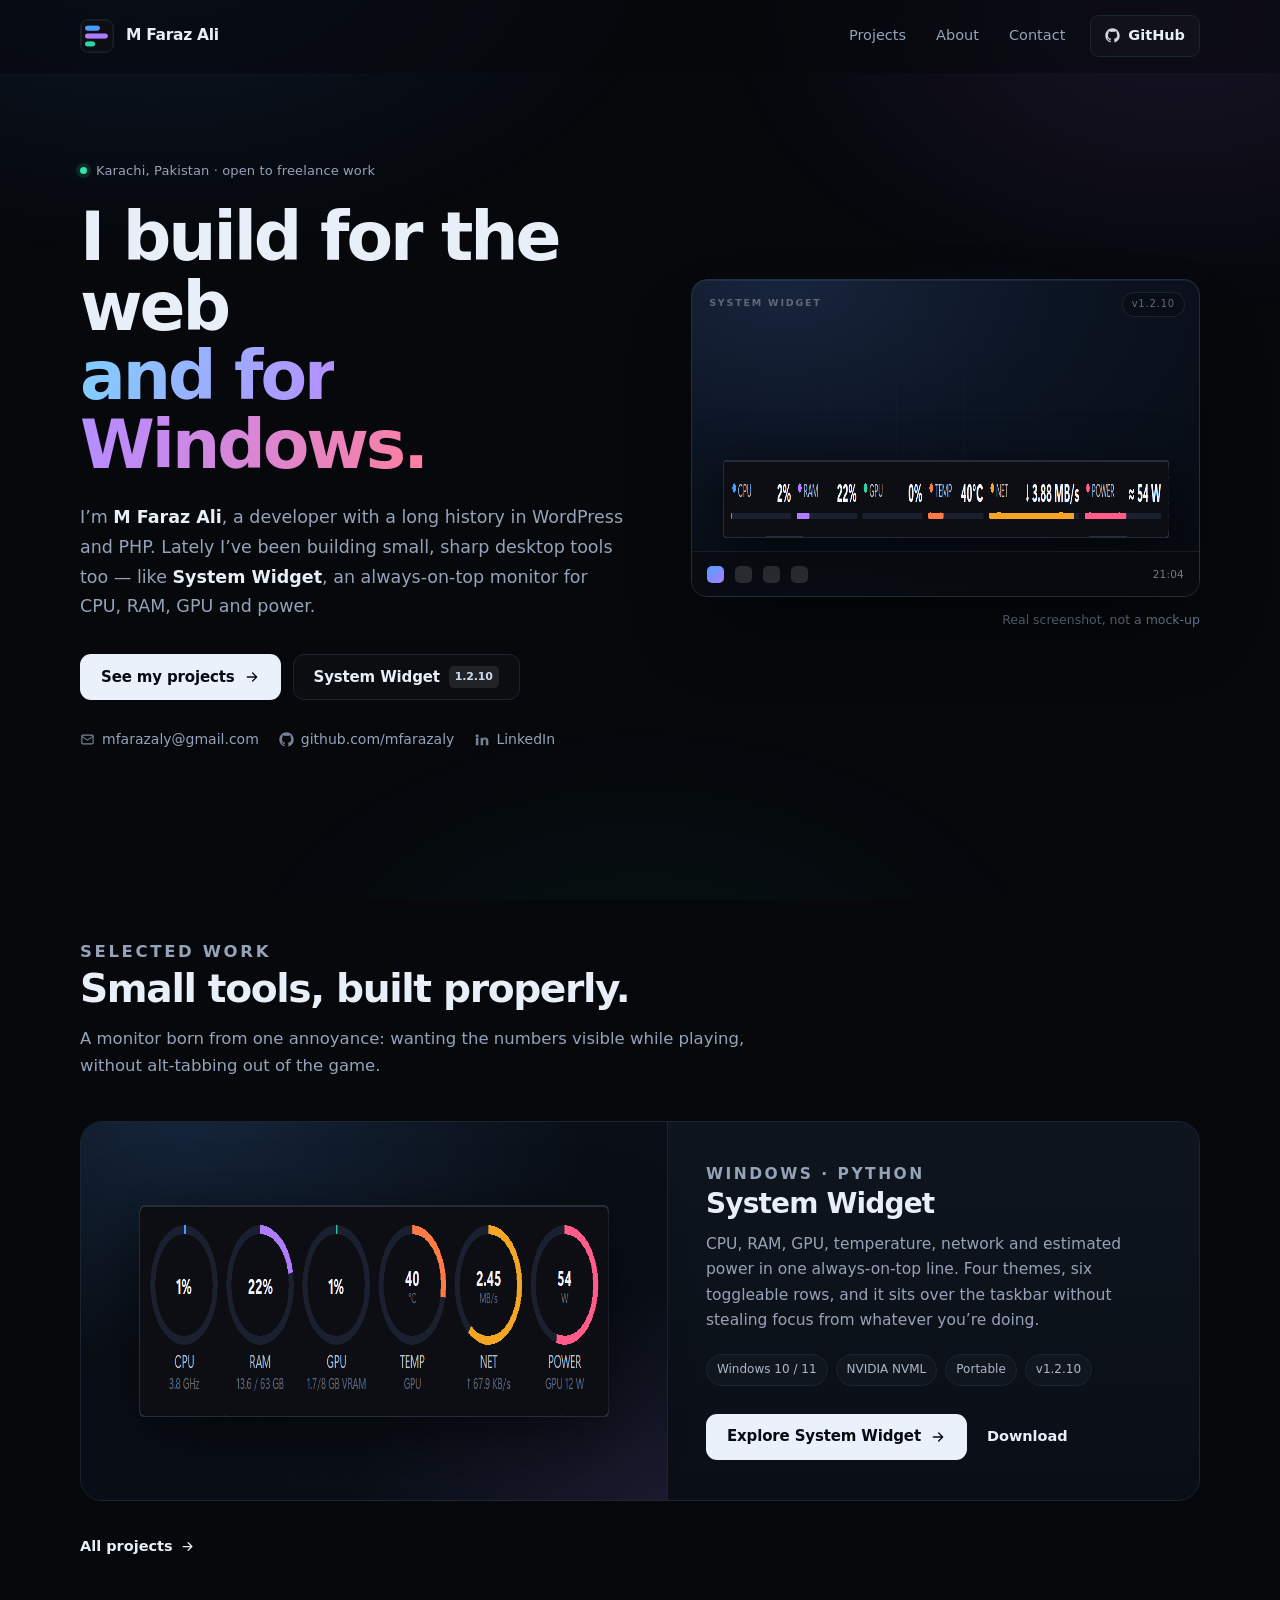
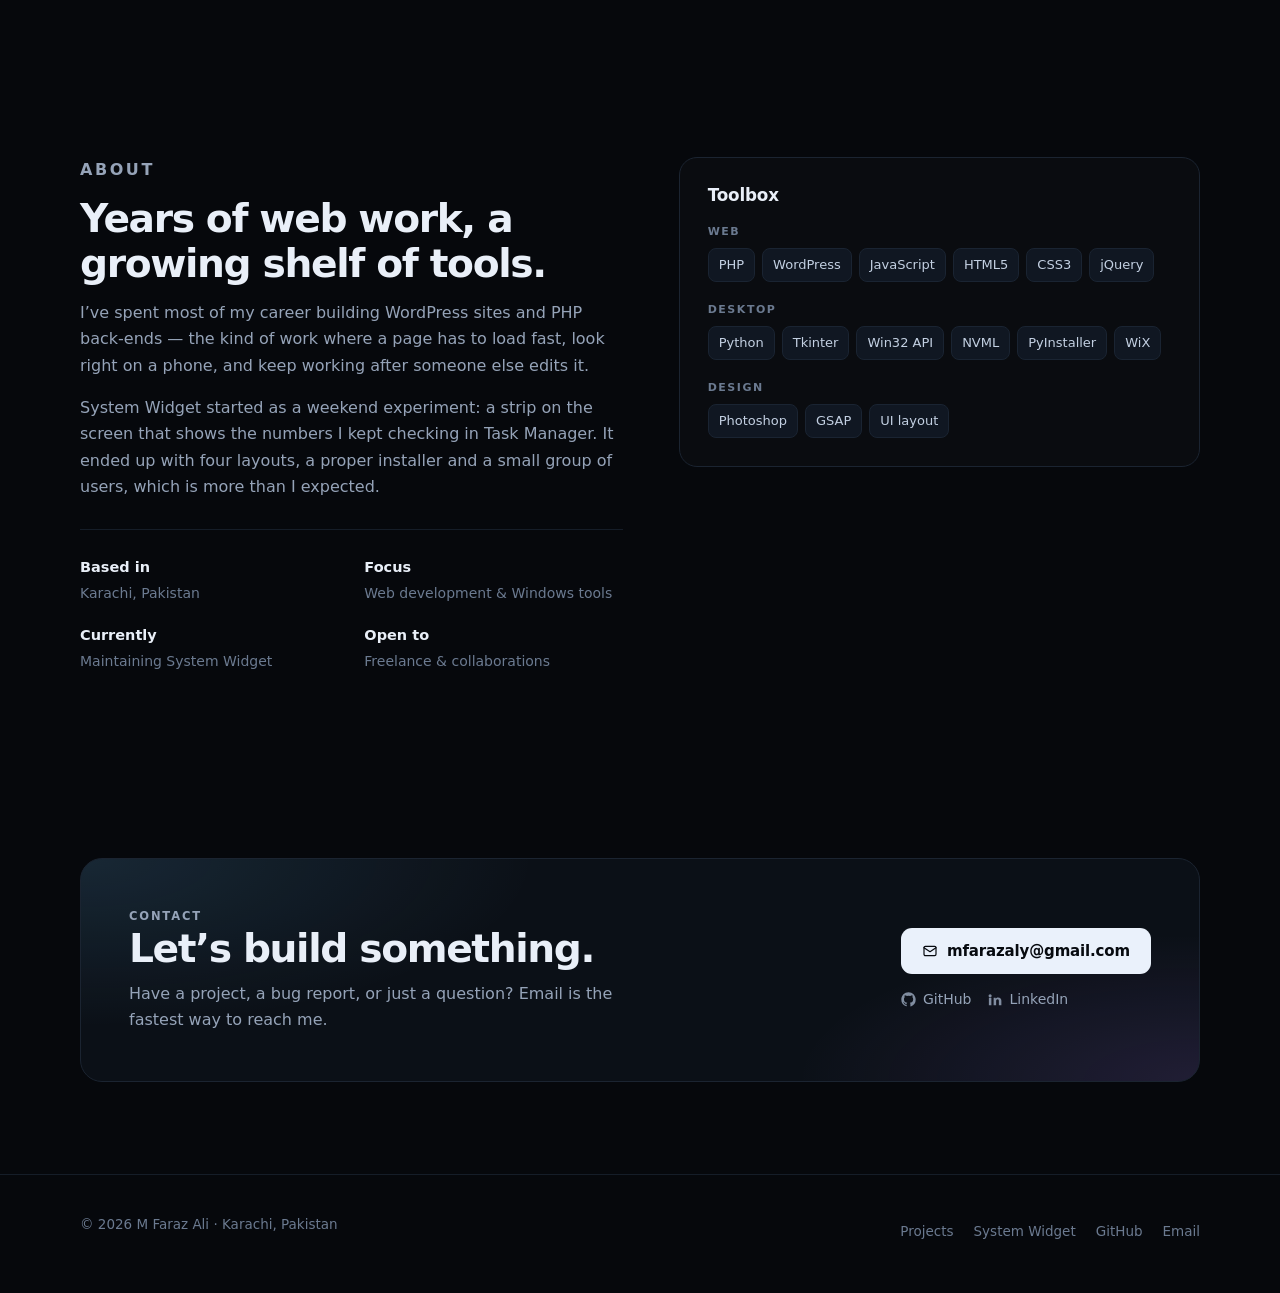
==== commit 7866fe5d: "Rebuild the site: dark theme, projects page, System Widget page Replace the unfinished Bootstrap 4 t" ====
--- a/index.html
+++ b/index.html
@@ -1,812 +1,254 @@
 <!doctype html>
 <html lang="en">
-
 <head>
-
-    <meta charset="utf-8">
-    <meta http-equiv="x-ua-compatible" content="ie=edge">
-    <meta name="description" content="">
-    <meta name="viewport" content="width=device-width, initial-scale=1, shrink-to-fit=no">
-
-    <title>Muhammad Faraz Ali - Senior Web Developer</title>
-    <link rel="shortcut icon" href="assets/images/favicon.png" type="image/png">
-    <link rel="stylesheet" href="assets/css/bootstrap.min.css">
-    <link rel="stylesheet" href="assets/css/LineIcons.css">
-    <link rel="stylesheet" href="assets/css/magnific-popup.css">
-    <link rel="stylesheet" href="assets/css/default.css">
-    <link rel="stylesheet" href="assets/css/style.css">
+  <meta charset="utf-8">
+  <meta name="viewport" content="width=device-width, initial-scale=1">
+  <title>M Faraz Ali — Web developer &amp; toolmaker</title>
+  <meta name="description" content="M Faraz Ali builds for the web and for Windows. WordPress and PHP on one side, small Python desktop tools like System Widget on the other.">
+  <link rel="canonical" href="https://mfarazaly.github.io/">
+  <meta name="theme-color" content="#06080c">
+
+  <meta property="og:type" content="website">
+  <meta property="og:title" content="M Faraz Ali — Web developer &amp; toolmaker">
+  <meta property="og:description" content="WordPress and PHP on one side, small Python desktop tools like System Widget on the other.">
+  <meta property="og:url" content="https://mfarazaly.github.io/">
+  <meta property="og:image" content="https://mfarazaly.github.io/assets/img/og.png">
+  <meta name="twitter:card" content="summary_large_image">
+
+  <link rel="icon" href="assets/img/favicon-32.png" sizes="32x32">
+  <link rel="apple-touch-icon" href="assets/img/apple-touch-icon.png">
+  <link rel="stylesheet" href="assets/css/site.css">
 </head>
-
 <body>
 
-    <div class="preloader">
-        <div class="loader_34">
-            <div class="ytp-spinner">
-                <div class="ytp-spinner-container">
-                    <div class="ytp-spinner-rotator">
-                        <div class="ytp-spinner-left">
-                            <div class="ytp-spinner-circle"></div>
-                        </div>
-                        <div class="ytp-spinner-right">
-                            <div class="ytp-spinner-circle"></div>
-                        </div>
-                    </div>
-                </div>
-            </div>
-        </div>
-    </div>
-
-    <header id="home" class="header-area">
-        <div class="navigation fixed-top">
-            <div class="container">
-                <div class="row">
-                    <div class="col-lg-12">
-                        <nav class="navbar navbar-expand-lg">
-                            <a class="navbar-brand" href="index.html">
-                                <img src="assets/images/logo.png" alt="Logo">
-                            </a> <!-- Logo -->
-                            <button class="navbar-toggler" type="button" data-toggle="collapse" data-target="#navbarSupportedContent" aria-controls="navbarSupportedContent" aria-expanded="false" aria-label="Toggle navigation">
-                                <span class="toggler-icon"></span>
-                                <span class="toggler-icon"></span>
-                                <span class="toggler-icon"></span>
-                            </button>
-
-                            <div class="collapse navbar-collapse" id="navbarSupportedContent">
-                                <ul class="navbar-nav ml-auto">
-                                    <li class="nav-item active"><a class="page-scroll" href="#home">Home</a></li>
-                                    <li class="nav-item"><a class="page-scroll" href="#about">About</a></li>
-                                    <li class="nav-item"><a class="page-scroll" href="#service">Services</a></li>
-                                    <li class="nav-item"><a class="page-scroll" href="#work">Portfolio</a></li>
-                                    <li class="nav-item"><a class="page-scroll" href="#blog">Blog</a></li>
-                                    <li class="nav-item"><a class="page-scroll" href="#contact">Contact</a></li>
-                                </ul>
-                            </div> <!-- navbar collapse -->
-                        </nav> <!-- navbar -->
-                    </div>
-                </div> <!-- row -->
-            </div> <!-- container -->
-        </div> <!-- navigation -->
-
-        <div id="parallax" class="header-content d-flex align-items-center">
-            <div class="header-shape shape-one layer" data-depth="0.10">
-                <img src="assets/images/banner/shape/shape-1.png" alt="Shape">
-            </div> <!-- header shape -->
-            <div class="header-shape shape-tow layer" data-depth="0.30">
-                <img src="assets/images/banner/shape/shape-2.png" alt="Shape">
-            </div> <!-- header shape -->
-            <div class="header-shape shape-three layer" data-depth="0.40">
-                <img src="assets/images/banner/shape/shape-3.png" alt="Shape">
-            </div> <!-- header shape -->
-            <div class="header-shape shape-fore layer" data-depth="0.60">
-                <img src="assets/images/banner/shape/shape-2.png" alt="Shape">
-            </div> <!-- header shape -->
-            <div class="header-shape shape-five layer" data-depth="0.20">
-                <img src="assets/images/banner/shape/shape-1.png" alt="Shape">
-            </div> <!-- header shape -->
-            <div class="header-shape shape-six layer" data-depth="0.15">
-                <img src="assets/images/banner/shape/shape-4.png" alt="Shape">
-            </div> <!-- header shape -->
-            <div class="header-shape shape-seven layer" data-depth="0.50">
-                <img src="assets/images/banner/shape/shape-5.png" alt="Shape">
-            </div> <!-- header shape -->
-            <div class="header-shape shape-eight layer" data-depth="0.40">
-                <img src="assets/images/banner/shape/shape-3.png" alt="Shape">
-            </div> <!-- header shape -->
-            <div class="header-shape shape-nine layer" data-depth="0.20">
-                <img src="assets/images/banner/shape/shape-6.png" alt="Shape">
-            </div> <!-- header shape -->
-            <div class="header-shape shape-ten layer" data-depth="0.30">
-                <img src="assets/images/banner/shape/shape-3.png" alt="Shape">
-            </div> <!-- header shape -->
-            <div class="container">
-                <div class="row align-items-center">
-                    <div class="col-xl-5 col-lg-6">
-                        <div class="header-content-right">
-                            <h4 class="sub-title">Hello, I’m</h4>
-                            <h1 class="title">Muhammad Faraz Ali</h1>
-                            <p>A Freelance & Web Developer</p>
-                            <a class="main-btn" href="#work">View my Work</a>
-                        </div> <!-- header content right -->
-                    </div>
-                    <div class="col-lg-6 offset-xl-1">
-                        <div class="header-image d-none d-lg-block">
-                            <img src="assets/images/banner/hero.png" alt="hero">
-                        </div> <!-- header image -->
-                    </div>
-                </div> <!-- row -->
-            </div> <!-- container -->
-            <div class="header-social">
-                <div class="container">
-                    <div class="row">
-                        <div class="col-lg-12">
-                            <div class="header-social-icon">
-                                <ul>
-                                    <li><a href="mailto:mfarazaly@gmail.com"><i class="lni lni-envelope"></i></a></li>
-                                    <li><a href="https://api.whatsapp.com/send?phone=923462993463&text=Hi%20:%20Message%20from%20mfarazaly.github.io" target="_blank"><i class="lni lni-whatsapp"></i></a></li>
-                                    <li><a href="skype:faraz_ali2008?userinfo" target="_blank"><i class="lni lni-skype"></i></a></li>
-                                    <li><a href="https://www.linkedin.com/in/muhammad-faraz-ali/" target="_blank"><i class="lni-linkedin-original"></i></a></li>
-                                    <!-- <li><a href="#"><i class="lni-facebook-filled"></i></a></li>
-                                    <li><a href="#"><i class="lni-twitter-original"></i></a></li>
-                                    <li><a href="#"><i class="lni-behance-original"></i></a></li>
-                                    <li><a href="#"><i class="lni-linkedin-original"></i></a></li> -->
-                                </ul>
-                            </div> <!-- header social -->
-                        </div>
-                    </div> <!-- row -->
-                </div> <!-- container -->
-            </div> <!-- header social -->
-        </div> <!-- header content -->
-    </header>
-
-    <!--====== HEADER PART ENDS ======-->
-
-    <!--====== ABOUT PART START ======-->
-
-    <section id="about" class="about-area pt-125 pb-130">
-        <div class="container">
-            <div class="row justify-content-center">
-                <div class="col-lg-8">
-                    <div class="section-title text-center">
-                        <h2 class="title">About Me</h2>
-                        <p>Experienced Developer with a demonstrated history of working in the information technology and services industry.  </p>
-                    </div> <!-- section title -->
-                </div>
-            </div> <!-- row -->
-            <div class="row">
-                <div class="col-lg-6">
-                    <div class="about-content mt-50">
-                        <h5 class="about-title">Hi There! I'm Muhammad Faraz Ali</h5>
-                        <p>Skilled in PHP, WordPress, HTML5, CSS, jQuery, and Web Development. Strong professional with a Bachelor of Science - BS focused in Computer Science from Dadabhoy Institute of Higher Education.</p>
-                        <ul class="clearfix">
-                            <li>
-                                <div class="single-info d-flex align-items-center">
-                                    <div class="info-icon">
-                                        <i class="lni-calendar"></i>
-                                    </div>
-                                    <div class="info-text">
-                                        <p><span>Date of birth:</span> 03 June 1989</p>
-                                    </div>
-                                </div> <!-- single info -->
-                            </li>
-                            <li>
-                                <div class="single-info d-flex align-items-center">
-                                    <div class="info-icon">
-                                        <i class="lni-envelope"></i>
-                                    </div>
-                                    <div class="info-text">
-                                        <p><span>Email:</span> mfarazaly@gmail.com</p>
-                                    </div>
-                                </div> <!-- single info -->
-                            </li>
-                            <li>
-                                <div class="single-info d-flex align-items-center">
-                                    <div class="info-icon">
-                                        <i class="lni-phone-handset"></i>
-                                    </div>
-                                    <div class="info-text">
-                                        <p><span>Phone:</span> +92-346-299-3463</p>
-                                    </div>
-                                </div> <!-- single info -->
-                            </li>
-                            <li>
-                                <div class="single-info d-flex align-items-center">
-                                    <div class="info-icon">
-                                        <i class="lni-map-marker"></i>
-                                    </div>
-                                    <div class="info-text">
-                                        <p><span>Location:</span> Abul Hasan Isphani, Karachi, Pakistan, Planet Earth</p>
-                                    </div>
-                                </div> <!-- single info -->
-                            </li>
-                        </ul>
-                    </div> <!-- about content -->
-                </div>
-                <div class="col-xl-5 offset-xl-1 col-lg-6">
-                    <div class="about-skills pt-25">
-                        <div class="skill-item mt-25">
-                            <div class="skill-header">
-                                <h6 class="skill-title">Wordpress</h6>
-                                <div class="skill-percentage">
-                                    <div class="count-box counted">
-                                        <span class="counter">80</span>
-                                    </div>
-                                    %
-                                </div>
-                            </div>
-                            <div class="skill-bar">
-                                <div class="bar-inner">
-                                    <div class="bar progress-line" data-width="80"></div>
-                                </div>
-                            </div>
-                        </div> <!-- skill item -->
-                        <div class="skill-item mt-25">
-                            <div class="skill-header">
-                                <h6 class="skill-title">HTML</h6>
-                                <div class="skill-percentage">
-                                    <div class="count-box counted">
-                                        <span class="counter">90</span>
-                                    </div>
-                                    %
-                                </div>
-                            </div>
-                            <div class="skill-bar">
-                                <div class="bar-inner">
-                                    <div class="bar progress-line" data-width="90"></div>
-                                </div>
-                            </div>
-                        </div> <!-- skill item -->
-                        <div class="skill-item mt-25">
-                            <div class="skill-header">
-                                <h6 class="skill-title">Photoshop</h6>
-                                <div class="skill-percentage">
-                                    <div class="count-box counted">
-                                        <span class="counter">50</span>
-                                    </div>
-                                    %
-                                </div>
-                            </div>
-                            <div class="skill-bar">
-                                <div class="bar-inner">
-                                    <div class="bar progress-line" data-width="50"></div>
-                                </div>
-                            </div>
-                        </div> <!-- skill item -->
-                        <div class="skill-item mt-25">
-                            <div class="skill-header">
-                                <h6 class="skill-title">GSAP</h6>
-                                <div class="skill-percentage">
-                                    <div class="count-box counted">
-                                        <span class="counter">60</span>
-                                    </div>
-                                    %
-                                </div>
-                            </div>
-                            <div class="skill-bar">
-                                <div class="bar-inner">
-                                    <div class="bar progress-line" data-width="60"></div>
-                                </div>
-                            </div>
-                        </div> <!-- skill item -->
-                    </div> <!-- about skills -->
-                </div>
-            </div> <!-- row -->
-        </div> <!-- container -->
-    </section>
-
-    <!--====== ABOUT PART ENDS ======-->
-
-    <!--====== SERVICES PART START ======-->
-
-    <section id="service" class="services-area gray-bg pt-125 pb-130" style="display:none">
-        <div class="container">
-            <div class="row justify-content-center">
-                <div class="col-lg-8">
-                    <div class="section-title text-center pb-30">
-                        <h2 class="title">My Services</h2>
-                        <p>Nunc id dui at sapien faucibus fermentum ut vel diam. Nullam tempus, nunc id efficitur sagittis, urna est ultricies eros, ac porta sem turpis quis leo.</p>
-                    </div> <!-- section title -->
-                </div>
-            </div> <!-- row -->
-            <div class="row justify-content-center">
-                <div class="col-lg-4 col-md-6 col-sm-8">
-                    <div class="single-service text-center mt-30">
-                        <div class="service-icon">
-                            <i class="lni-code-alt"></i>
-                        </div>
-                        <div class="service-content">
-                            <h4 class="service-title"><a href="#">Web Design</a></h4>
-                            <p>Curabitur vitae magna felis. Nulla ac libero ornare, vestibulum lacus quis blandit enimdicta sunt.</p>
-                        </div>
-                    </div> <!-- single service -->
-                </div>
-                <div class="col-lg-4 col-md-6 col-sm-8">
-                    <div class="single-service text-center mt-30">
-                        <div class="service-icon">
-                            <i class="lni-color-pallet"></i>
-                        </div>
-                        <div class="service-content">
-                            <h4 class="service-title"><a href="#contact">Graphic Design</a></h4>
-                            <p>Curabitur vitae magna felis. Nulla ac libero ornare, vestibulum lacus quis blandit enimdicta sunt.</p>
-                        </div>
-                    </div> <!-- single service -->
-                </div>
-                <div class="col-lg-4 col-md-6 col-sm-8">
-                    <div class="single-service text-center mt-30">
-                        <div class="service-icon">
-                            <i class="lni-mobile"></i>
-                        </div>
-                        <div class="service-content">
-                            <h4 class="service-title"><a href="#">App Design</a></h4>
-                            <p>Curabitur vitae magna felis. Nulla ac libero ornare, vestibulum lacus quis blandit enimdicta sunt.</p>
-                        </div>
-                    </div> <!-- single service -->
-                </div>
-                <div class="col-lg-4 col-md-6 col-sm-8">
-                    <div class="single-service text-center mt-30">
-                        <div class="service-icon">
-                            <i class="lni-vector"></i>
-                        </div>
-                        <div class="service-content">
-                            <h4 class="service-title"><a href="#">Illustration Design</a></h4>
-                            <p>Curabitur vitae magna felis. Nulla ac libero ornare, vestibulum lacus quis blandit enimdicta sunt.</p>
-                        </div>
-                    </div> <!-- single service -->
-                </div>
-                <div class="col-lg-4 col-md-6 col-sm-8">
-                    <div class="single-service text-center mt-30">
-                        <div class="service-icon">
-                            <i class="lni-website"></i>
-                        </div>
-                        <div class="service-content">
-                            <h4 class="service-title"><a href="#">Web Development</a></h4>
-                            <p>Curabitur vitae magna felis. Nulla ac libero ornare, vestibulum lacus quis blandit enimdicta sunt.</p>
-                        </div>
-                    </div> <!-- single service -->
-                </div>
-                <div class="col-lg-4 col-md-6 col-sm-8">
-                    <div class="single-service text-center mt-30">
-                        <div class="service-icon">
-                            <i class="lni-support"></i>
-                        </div>
-                        <div class="service-content">
-                            <h4 class="service-title"><a href="#">Consultancy and Support</a></h4>
-                            <p>Curabitur vitae magna felis. Nulla ac libero ornare, vestibulum lacus quis blandit enimdicta sunt.</p>
-                        </div>
-                    </div> <!-- single service -->
-                </div>
-            </div> <!-- row -->
-        </div> <!-- container -->
-    </section>
-
-    <!--====== SERVICES PART ENDS ======-->
-
-    <!--====== CALL TO ACTION PART START ======-->
-
-    <section id="call-to-action" class="call-to-action pt-125 pb-130 bg_cover" style="background-image: url(assets/images/call-to-action.jpg)">
-        <div class="container">
-            <div class="row justify-content-center">
-                <div class="col-xl-8 col-lg-9">
-                    <div class="call-action-content text-center">
-                        <h2 class="action-title">Have any project on mind?</h2>
-                        <p>Lorem ipsum dolor sit amet, consectetur adipisicing elit, sed do eiusmod tempor incididunt ut labore et dolore magna aliqua nostrud.</p>
-                        <ul>
-                            <li><a class="main-btn custom" href="#">download cv</a></li>
-                            <li><a class="main-btn custom-2" href="#">hire me</a></li>
-                        </ul>
-                    </div> <!-- call action content -->
-                </div>
-            </div> <!-- row -->
-        </div> <!-- container -->
-    </section>
-
-    <!--====== CALL TO ACTION PART ENDS ======-->
-
-    <!--====== WORK PART START ======-->
-
-    <section id="work" class="work-area pt-125 pb-130">
-        <div class="container">
-            <div class="row">
-                <div class="col-lg-8">
-                    <div class="section-title pb-25">
-                        <h2 class="title">My Recent Works</h2>
-                        <p>Nunc id dui at sapien faucibus fermentum ut vel diam. Nullam tempus, nunc id efficitur sagittis, urna est ultricies eros, ac porta sem turpis quis leo.</p>
-                    </div> <!-- section title -->
-                </div>
-            </div> <!-- row -->
-            <div class="row">
-                <div class="col-lg-4 col-md-6 col-sm-6">
-                    <div class="single-work text-center mt-30">
-                        <div class="work-image">
-                            <img src="assets/images/work/w-1.jpg" alt="work">
-                        </div>
-                        <div class="work-overlay">
-                            <div class="work-content">
-                                <h3 class="work-title">Product Design</h3>
-                                <ul>
-                                    <li><a class="image-popup" href="assets/images/work/w-1.jpg"><i class="lni-plus"></i></a></li>
-                                    <li><a href="#"><i class="lni-link"></i></a></li>
-                                </ul>
-                            </div>
-                        </div>
-                    </div> <!-- single work -->
-                </div>
-                <div class="col-lg-4 col-md-6 col-sm-6">
-                    <div class="single-work text-center mt-30">
-                        <div class="work-image">
-                            <img src="assets/images/work/w-2.jpg" alt="work">
-                        </div>
-                        <div class="work-overlay">
-                            <div class="work-content">
-                                <h3 class="work-title">Product Design</h3>
-                                <ul>
-                                    <li><a class="image-popup" href="assets/images/work/w-2.jpg"><i class="lni-plus"></i></a></li>
-                                    <li><a href="#"><i class="lni-link"></i></a></li>
-                                </ul>
-                            </div>
-                        </div>
-                    </div> <!-- single work -->
-                </div>
-                <div class="col-lg-4 col-md-6 col-sm-6">
-                    <div class="single-work text-center mt-30">
-                        <div class="work-image">
-                            <img src="assets/images/work/w-3.jpg" alt="work">
-                        </div>
-                        <div class="work-overlay">
-                            <div class="work-content">
-                                <h3 class="work-title">Product Design</h3>
-                                <ul>
-                                    <li><a class="image-popup" href="assets/images/work/w-3.jpg"><i class="lni-plus"></i></a></li>
-                                    <li><a href="#"><i class="lni-link"></i></a></li>
-                                </ul>
-                            </div>
-                        </div>
-                    </div> <!-- single work -->
-                </div>
-                <div class="col-lg-4 col-md-6 col-sm-6">
-                    <div class="single-work text-center mt-30">
-                        <div class="work-image">
-                            <img src="assets/images/work/w-4.jpg" alt="work">
-                        </div>
-                        <div class="work-overlay">
-                            <div class="work-content">
-                                <h3 class="work-title">Product Design</h3>
-                                <ul>
-                                    <li><a class="image-popup" href="assets/images/work/w-4.jpg"><i class="lni-plus"></i></a></li>
-                                    <li><a href="#"><i class="lni-link"></i></a></li>
-                                </ul>
-                            </div>
-                        </div>
-                    </div> <!-- single work -->
-                </div>
-                <div class="col-lg-4 col-md-6 col-sm-6">
-                    <div class="single-work text-center mt-30">
-                        <div class="work-image">
-                            <img src="assets/images/work/w-5.jpg" alt="work">
-                        </div>
-                        <div class="work-overlay">
-                            <div class="work-content">
-                                <h3 class="work-title">Product Design</h3>
-                                <ul>
-                                    <li><a class="image-popup" href="assets/images/work/w-5.jpg"><i class="lni-plus"></i></a></li>
-                                    <li><a href="#"><i class="lni-link"></i></a></li>
-                                </ul>
-                            </div>
-                        </div>
-                    </div> <!-- single work -->
-                </div>
-                <div class="col-lg-4 col-md-6 col-sm-6">
-                    <div class="single-work text-center mt-30">
-                        <div class="work-image">
-                            <img src="assets/images/work/w-6.jpg" alt="work">
-                        </div>
-                        <div class="work-overlay">
-                            <div class="work-content">
-                                <h3 class="work-title">Product Design</h3>
-                                <ul>
-                                    <li><a class="image-popup" href="assets/images/work/w-6.jpg"><i class="lni-plus"></i></a></li>
-                                    <li><a href="#"><i class="lni-link"></i></a></li>
-                                </ul>
-                            </div>
-                        </div>
-                    </div> <!-- single work -->
-                </div>
-            </div> <!-- row -->
-            <div class="row">
-                <div class="col-lg-12">
-                    <div class="work-more text-center mt-50">
-                        <a class="main-btn" href="#">more works</a>
-                    </div> <!-- work more -->
-                </div>
-            </div> <!-- row -->
-        </div> <!-- container -->
-    </section>
-
-    <!--====== WORK PART ENDS ======-->
-
-    <!--====== PRICING PART START ======-->
-
-    <section id="pricing" class="pricing-area gray-bg pt-125 pb-130" style="display:none">
-        <div class="container">
-            <div class="row justify-content-center">
-                <div class="col-lg-8">
-                    <div class="section-title text-center pb-25">
-                        <h2 class="title">My Pricing Plans</h2>
-                        <p>Nunc id dui at sapien faucibus fermentum ut vel diam. Nullam tempus, nunc id efficitur sagittis, urna est ultricies eros, ac porta sem turpis quis leo.</p>
-                    </div> <!-- section title -->
-                </div>
-            </div> <!-- row -->
-            <div class="row justify-content-center">
-                <div class="col-lg-4 col-md-8 col-sm-9">
-                    <div class="single-pricing text-center mt-30">
-                        <div class="pricing-package">
-                            <h4 class="package-title">Basic</h4>
-                        </div>
-                        <div class="pricing-body">
-                            <div class="pricing-text">
-                                <p>Simple project management for teams and small businesses.</p>
-                                <span class="price">$19.00</span>
-                            </div>
-                            <div class="pricing-list">
-                                <ul>
-                                    <li>Unlimited Tasks</li>
-                                    <li>Unlimited Public</li>
-                                    <li>Private Projects</li>
-                                    <li>Unlimited Teams</li>
-                                    <li>All Integrations</li>
-                                    <li>Public API</li>
-                                </ul>
-                            </div>
-                            <div class="pricing-btn">
-                                <a class="main-btn" href="#contact">get quote</a>
-                            </div>
-                        </div>
-                    </div> <!-- single pricing -->
-                </div>
-                <div class="col-lg-4 col-md-8 col-sm-9">
-                    <div class="single-pricing active text-center mt-30">
-                        <div class="pricing-package">
-                            <h4 class="package-title">Standard</h4>
-                        </div>
-                        <div class="pricing-body">
-                            <div class="pricing-text">
-                                <p>Simple project management for teams and small businesses.</p>
-                                <span class="price">$39.00</span>
-                            </div>
-                            <div class="pricing-list">
-                                <ul>
-                                    <li>Unlimited Tasks</li>
-                                    <li>Unlimited Public</li>
-                                    <li>Private Projects</li>
-                                    <li>Unlimited Teams</li>
-                                    <li>All Integrations</li>
-                                    <li>Public API</li>
-                                </ul>
-                            </div>
-                            <div class="pricing-btn">
-                                <a class="main-btn" href="#contact">get quote</a>
-                            </div>
-                        </div>
-                    </div> <!-- single pricing -->
-                </div>
-                <div class="col-lg-4 col-md-8 col-sm-9">
-                    <div class="single-pricing text-center mt-30">
-                        <div class="pricing-package">
-                            <h4 class="package-title">Premium</h4>
-                        </div>
-                        <div class="pricing-body">
-                            <div class="pricing-text">
-                                <p>Simple project management for teams and small businesses.</p>
-                                <span class="price">$29.00</span>
-                            </div>
-                            <div class="pricing-list">
-                                <ul>
-                                    <li>Unlimited Tasks</li>
-                                    <li>Unlimited Public</li>
-                                    <li>Private Projects</li>
-                                    <li>Unlimited Teams</li>
-                                    <li>All Integrations</li>
-                                    <li>Public API</li>
-                                </ul>
-                            </div>
-                            <div class="pricing-btn">
-                                <a class="main-btn" href="#contact">get quote</a>
-                            </div>
-                        </div>
-                    </div> <!-- single pricing -->
-                </div>
-            </div> <!-- row -->
-        </div> <!-- container -->
-    </section>
-
-    <!--====== PRICING PART ENDS ======-->
-
-    <!--====== BLOG PART START ======-->
-
-    <section id="blog" class="blog-area pt-125 pb-130" style="display:none">
-        <div class="container">
-            <div class="row justify-content-center">
-                <div class="col-lg-8">
-                    <div class="section-title text-center pb-25">
-                        <h2 class="title">From The Blog</h2>
-                        <p>Nunc id dui at sapien faucibus fermentum ut vel diam. Nullam tempus, nunc id efficitur sagittis, urna est ultricies eros, ac porta sem turpis quis leo.</p>
-                    </div> <!-- section title -->
-                </div>
-            </div> <!-- row -->
-            <div class="row justify-content-center">
-                <div class="col-lg-4 col-md-8 col-sm-9">
-                    <div class="single-blog mt-30">
-                        <div class="blog-image">
-                            <img src="assets/images/blog/b-1.jpg" alt="Blog">
-                        </div>
-                        <div class="blog-content">
-                            <h4 class="blog-title"><a href="#">Hired Releases 2023 Brand Health.</a></h4>
-                            <span>July 26, 2022</span>
-                        </div>
-                    </div> <!-- single blog -->
-                </div>
-                <div class="col-lg-4 col-md-8 col-sm-9">
-                    <div class="single-blog mt-30">
-                        <div class="blog-image">
-                            <img src="assets/images/blog/b-2.jpg" alt="Blog">
-                        </div>
-                        <div class="blog-content">
-                            <h4 class="blog-title"><a href="#">Hired Releases 2023 Brand Health.</a></h4>
-                            <span>July 26, 2022</span>
-                        </div>
-                    </div> <!-- single blog -->
-                </div>
-                <div class="col-lg-4 col-md-8 col-sm-9">
-                    <div class="single-blog mt-30">
-                        <div class="blog-image">
-                            <img src="assets/images/blog/b-3.jpg" alt="Blog">
-                        </div>
-                        <div class="blog-content">
-                            <h4 class="blog-title"><a href="#">Hired Releases 2023 Brand Health.</a></h4>
-                            <span>July 26, 2022</span>
-                        </div>
-                    </div> <!-- single blog -->
-                </div>
-            </div> <!-- row -->
-            <div class="row">
-                <div class="col-lg-12">
-                    <div class="blog-more text-center mt-50">
-                        <a class="main-btn" href="#">More posts</a>
-                    </div> <!-- blog more -->
-                </div>
-            </div> <!-- row -->
-        </div> <!-- container -->
-    </section>
-
-    <!--====== BLOG PART ENDS ======-->
-
-    <!--====== CONTACT PART START ======-->
-
-    <section id="contact" class="contact-area pt-125 pb-130 gray-bg">
-        <div class="container">
-            <div class="row justify-content-center">
-                <div class="col-lg-8">
-                    <div class="section-title text-center pb-25">
-                        <h2 class="title">Get In Touch</h2>
-                        <p>Nunc id dui at sapien faucibus fermentum ut vel diam. Nullam tempus, nunc id efficitur sagittis, urna est ultricies eros, ac porta sem turpis quis leo.</p>
-                    </div> <!-- section title -->
-                </div>
-            </div> <!-- row -->
-            <div class="row justify-content-center">
-                <div class="col-lg-4 col-md-6 col-sm-7">
-                    <div class="contact-box text-center mt-30">
-                        <div class="contact-icon">
-                            <i class="lni-map-marker"></i>
-                        </div>
-                        <div class="contact-content">
-                            <h6 class="contact-title">Address</h6>
-                            <p>Abul Hasan Isphani, Karachi Pakistan</p>
-                        </div>
-                    </div> <!-- contact box -->
-                </div>
-                <div class="col-lg-4 col-md-6 col-sm-7">
-                    <div class="contact-box text-center mt-30">
-                        <div class="contact-icon">
-                            <i class="lni-phone"></i>
-                        </div>
-                        <div class="contact-content">
-                            <h6 class="contact-title">Phone</h6>
-                            <p>+92-346-299-3463</p>
-                        </div>
-                    </div> <!-- contact box -->
-                </div>
-                <div class="col-lg-4 col-md-6 col-sm-7">
-                    <div class="contact-box text-center mt-30">
-                        <div class="contact-icon">
-                            <i class="lni-envelope"></i>
-                        </div>
-                        <div class="contact-content">
-                            <h6 class="contact-title">Email</h6>
-                            <p>mfarazaly@gmail.com</p>
-                        </div>
-                    </div> <!-- contact box -->
-                </div>
-            </div> <!-- row -->
-            <div class="row">
-                <div class="col-lg-6">
-                    <div class="contact-form pt-30">
-                        <form id="contact-form" action="assets/contact.php">
-                            <div class="single-form">
-                                <input type="text" name="name" placeholder="Name">
-                            </div> <!-- single form -->
-                            <div class="single-form">
-                                <input type="email" name="email" placeholder="Email">
-                            </div> <!-- single form -->
-                            <div class="single-form">
-                                <textarea name="message" placeholder="Message"></textarea>
-                            </div> <!-- single form -->
-                            <p class="form-message"></p>
-                            <div class="single-form">
-                                <button class="main-btn" type="submit">Send Message</button>
-                            </div> <!-- single form -->
-                        </form>
-                    </div> <!-- contact form -->
-                </div>
-                <div class="col-lg-6">
-                    <div class="contact-map mt-60">
-                        <div class="gmap_canvas">                            
-                            <iframe id="gmap_canvas" src="https://maps.google.com/maps?q=Mission%20District%2C%20San%20Francisco%2C%20CA%2C%20USA&t=&z=13&ie=UTF8&iwloc=&output=embed" frameborder="0" scrolling="no" marginheight="0" marginwidth="0"></iframe>
-                        </div>
-                    </div> <!-- contact map -->
-                </div>
-            </div> <!-- row -->
-        </div> <!-- container -->
-    </section>
-
-    <!--====== CONTACT PART ENDS ======-->
-
-    <!--====== FOOTER PART START ======-->
-
-    <footer id="footer" class="footer-area">
-        <div class="footer-widget pt-130 pb-130">
-            <div class="container">
-                <div class="row justify-content-center">
-                    <div class="col-lg-8">
-                        <div class="footer-content text-center">
-                            <a href="index.html">
-                                M Faraz Ali
-                            </a>
-                            <p class="mt-">Lorem ipsum dolor sit amet, consectetur adipisicing elit, sed do eiusmod tempor inci- didunt ut labore et dolore magna aliqua. Ut enim ad minim veniam, quis nostrud exe- rcitation ullamco laboris nisi ut aliquip ex ea commodo consequat.</p>
-                            <ul>
-                                <!-- <li><a href="#"><i class="lni-facebook-filled"></i></a></li>
-                                <li><a href="#"><i class="lni-twitter-original"></i></a></li>
-                                <li><a href="#"><i class="lni-pinterest"></i></a></li> -->
-                                <li><a href="mailto:mfarazaly@gmail.com"><i class="lni lni-envelope"></i></a></li>
-                                <li><a href="https://api.whatsapp.com/send?phone=923462993463&text=Hi%20:%20Message%20from%20mfarazaly.github.io" target="_blank"><i class="lni lni-whatsapp"></i></a></li>
-                                <li><a href="skype:faraz_ali2008?userinfo" target="_blank"><i class="lni lni-skype"></i></a></li>
-                                <li><a href="https://www.linkedin.com/in/muhammad-faraz-ali/" target="_blank"><i class="lni-linkedin-original"></i></a></li>
-                            </ul>
-                        </div> <!-- footer content -->
-                    </div>
-                </div> <!-- row -->
-            </div> <!-- container -->
-        </div> <!-- footer widget -->
-        <div class="footer-copyright pb-20">
-            <div class="container">
-                <div class="row">
-                    <div class="col-lg-12">
-                        <div class="copyright-text text-center pt-20">
-                            <p>Copyright © <span class="setYear"></span>. M Faraz Ali</p>
-                        </div> <!-- copyright text -->
-                    </div>
-                </div> <!-- row -->
-            </div> <!-- container -->
-        </div> <!-- footer widget -->
-    </footer>
-
-    <!--====== FOOTER PART ENDS ======-->
-
-    <!--====== BACK TOP TOP PART START ======-->
-
-    <a href="#" class="back-to-top"><i class="lni-chevron-up"></i></a>
-
-    <!--====== BACK TOP TOP PART ENDS ======-->
-
-
-    <script src="assets/js/vendor/modernizr-3.6.0.min.js"></script>
-    <script src="assets/js/vendor/jquery-1.12.4.min.js"></script>
-
-    <script src="assets/js/bootstrap.min.js"></script>
-    <script src="assets/js/popper.min.js"></script>
-
-    <script src="assets/js/jquery.magnific-popup.min.js"></script>
-
-    <script src="assets/js/parallax.min.js"></script>
-
-    <script src="assets/js/waypoints.min.js"></script>
-    <script src="assets/js/jquery.counterup.min.js"></script>
-
-    <script src="assets/js/jquery.appear.min.js"></script>
-
-    <script src="assets/js/scrolling-nav.js"></script>
-    <script src="assets/js/jquery.easing.min.js"></script>
-
-    <script src="assets/js/main.js"></script>
-
+<a class="skip" href="#main">Skip to content</a>
+
+<header class="site-header">
+  <div class="wrap header-inner">
+    <a class="brand" href="index.html" aria-label="M Faraz Ali — home">
+      <img src="assets/img/icon.png" width="34" height="34" alt="">
+      <span>M Faraz Ali</span>
+    </a>
+
+    <button class="nav-toggle" type="button" aria-expanded="false" aria-controls="nav" aria-label="Toggle menu">
+      <span></span><span></span>
+    </button>
+
+    <nav class="nav" id="nav" aria-label="Main">
+      <a href="projects.html">Projects</a>
+      <a href="#about">About</a>
+      <a href="#contact">Contact</a>
+      <a class="nav-gh" href="https://github.com/mfarazaly" target="_blank" rel="noopener">
+        <svg viewBox="0 0 24 24" fill="currentColor" aria-hidden="true"><path d="M12 .5C5.73.5.5 5.73.5 12a11.5 11.5 0 0 0 7.86 10.92c.58.1.79-.25.79-.56v-2c-3.2.7-3.88-1.37-3.88-1.37-.53-1.34-1.3-1.7-1.3-1.7-1.06-.72.08-.71.08-.71 1.17.08 1.79 1.2 1.79 1.2 1.04 1.78 2.73 1.27 3.4.97.1-.75.4-1.27.73-1.56-2.55-.29-5.23-1.28-5.23-5.7 0-1.26.45-2.29 1.19-3.1-.12-.29-.52-1.46.11-3.05 0 0 .97-.31 3.18 1.18a11 11 0 0 1 5.79 0c2.2-1.49 3.17-1.18 3.17-1.18.63 1.59.23 2.76.12 3.05.74.81 1.18 1.84 1.18 3.1 0 4.43-2.69 5.41-5.25 5.69.41.36.78 1.06.78 2.14v3.17c0 .31.21.67.8.56A11.5 11.5 0 0 0 23.5 12C23.5 5.73 18.27.5 12 .5Z"/></svg>
+        GitHub
+      </a>
+    </nav>
+  </div>
+</header>
+
+<main id="main">
+
+  <!-- ---------------------------------------------------------------- hero -->
+  <section class="hero">
+    <div class="wrap hero-grid">
+      <div class="hero-copy">
+        <p class="eyebrow"><span class="dot"></span> Karachi, Pakistan · open to freelance work</p>
+        <h1>I build for the web<br><span class="grad">and for Windows.</span></h1>
+        <p class="lede">
+          I’m <strong>M Faraz Ali</strong>, a developer with a long history in WordPress and PHP.
+          Lately I’ve been building small, sharp desktop tools too — like
+          <strong>System Widget</strong>, an always-on-top monitor for CPU, RAM, GPU and power.
+        </p>
+
+        <div class="cta-row">
+          <a class="btn btn-primary" href="projects.html">
+            See my projects
+            <svg viewBox="0 0 24 24" fill="none" stroke="currentColor" stroke-width="2" stroke-linecap="round" stroke-linejoin="round" aria-hidden="true"><path d="M5 12h14M13 6l6 6-6 6"/></svg>
+          </a>
+          <a class="btn btn-ghost" href="system-widget.html">
+            System Widget <span class="ver">1.2.10</span>
+          </a>
+        </div>
+
+        <ul class="hero-links">
+          <li>
+            <a href="mailto:mfarazaly@gmail.com">
+              <svg viewBox="0 0 24 24" fill="none" stroke="currentColor" stroke-width="1.8" stroke-linecap="round" stroke-linejoin="round" aria-hidden="true"><rect x="3" y="5" width="18" height="14" rx="2"/><path d="m3 7 9 6 9-6"/></svg>
+              mfarazaly@gmail.com
+            </a>
+          </li>
+          <li>
+            <a href="https://github.com/mfarazaly" target="_blank" rel="noopener">
+              <svg viewBox="0 0 24 24" fill="currentColor" aria-hidden="true"><path d="M12 .5C5.73.5.5 5.73.5 12a11.5 11.5 0 0 0 7.86 10.92c.58.1.79-.25.79-.56v-2c-3.2.7-3.88-1.37-3.88-1.37-.53-1.34-1.3-1.7-1.3-1.7-1.06-.72.08-.71.08-.71 1.17.08 1.79 1.2 1.79 1.2 1.04 1.78 2.73 1.27 3.4.97.1-.75.4-1.27.73-1.56-2.55-.29-5.23-1.28-5.23-5.7 0-1.26.45-2.29 1.19-3.1-.12-.29-.52-1.46.11-3.05 0 0 .97-.31 3.18 1.18a11 11 0 0 1 5.79 0c2.2-1.49 3.17-1.18 3.17-1.18.63 1.59.23 2.76.12 3.05.74.81 1.18 1.84 1.18 3.1 0 4.43-2.69 5.41-5.25 5.69.41.36.78 1.06.78 2.14v3.17c0 .31.21.67.8.56A11.5 11.5 0 0 0 23.5 12C23.5 5.73 18.27.5 12 .5Z"/></svg>
+              github.com/mfarazaly
+            </a>
+          </li>
+          <li>
+            <a href="https://www.linkedin.com/in/muhammad-faraz-ali/" target="_blank" rel="noopener">
+              <svg viewBox="0 0 24 24" fill="currentColor" aria-hidden="true"><path d="M4.98 3.5a2.5 2.5 0 1 1 0 5 2.5 2.5 0 0 1 0-5ZM3 9h4v12H3V9Zm7 0h3.8v1.7h.05c.53-.95 1.83-1.95 3.76-1.95C21.4 8.75 23 10.9 23 14.1V21h-4v-6.1c0-1.46-.03-3.34-2.04-3.34-2.04 0-2.35 1.59-2.35 3.23V21h-4V9Z"/></svg>
+              LinkedIn
+            </a>
+          </li>
+        </ul>
+      </div>
+
+      <div class="hero-art">
+        <div class="desktop" role="img" aria-label="System Widget running as a horizontal strip above the Windows taskbar">
+          <span class="desktop-label">SYSTEM WIDGET</span>
+          <span class="desktop-note">v1.2.10</span>
+          <img class="desktop-shot" src="assets/img/widget-strip.png" alt="" width="1161" height="78">
+          <div class="taskbar" aria-hidden="true">
+            <span class="tb-icon accent"></span>
+            <span class="tb-icon"></span>
+            <span class="tb-icon"></span>
+            <span class="tb-icon"></span>
+            <span class="tb-clock">21:04</span>
+          </div>
+        </div>
+        <p class="art-note">Real screenshot, not a mock-up</p>
+      </div>
+    </div>
+  </section>
+
+  <!-- ------------------------------------------------------------ featured -->
+  <section class="section" id="work">
+    <div class="wrap">
+      <div class="section-head">
+        <p class="kicker">Selected work</p>
+        <h2>Small tools, built properly.</h2>
+        <p>A monitor born from one annoyance: wanting the numbers visible while playing, without alt-tabbing out of the game.</p>
+      </div>
+
+      <article class="feature">
+        <div class="feature-media">
+          <img src="assets/img/widget-rings.png" alt="System Widget's gauge-ring theme showing CPU, RAM, GPU, temperature, network and power" width="834" height="212">
+        </div>
+        <div class="feature-body">
+          <p class="kicker">Windows · Python</p>
+          <h3>System Widget</h3>
+          <p>
+            CPU, RAM, GPU, temperature, network and estimated power in one always-on-top line.
+            Four themes, six toggleable rows, and it sits over the taskbar without stealing focus
+            from whatever you’re doing.
+          </p>
+          <ul class="chips">
+            <li>Windows 10 / 11</li>
+            <li>NVIDIA NVML</li>
+            <li>Portable</li>
+            <li>v1.2.10</li>
+          </ul>
+          <div class="feature-actions">
+            <a class="btn btn-primary" href="system-widget.html">
+              Explore System Widget
+              <svg viewBox="0 0 24 24" fill="none" stroke="currentColor" stroke-width="2" stroke-linecap="round" stroke-linejoin="round" aria-hidden="true"><path d="M5 12h14M13 6l6 6-6 6"/></svg>
+            </a>
+            <a class="link-arrow" href="https://github.com/mfarazaly/system-widget/releases/latest" target="_blank" rel="noopener">Download</a>
+          </div>
+        </div>
+      </article>
+
+      <p class="section-note">
+        <a class="link-arrow" href="projects.html">
+          All projects
+          <svg viewBox="0 0 24 24" fill="none" stroke="currentColor" stroke-width="2" stroke-linecap="round" stroke-linejoin="round" aria-hidden="true"><path d="M5 12h14M13 6l6 6-6 6"/></svg>
+        </a>
+      </p>
+    </div>
+  </section>
+
+  <!-- --------------------------------------------------------------- about -->
+  <section class="section" id="about">
+    <div class="wrap about-grid">
+      <div class="about-copy">
+        <p class="kicker">About</p>
+        <h2>Years of web work, a growing shelf of tools.</h2>
+        <p>
+          I’ve spent most of my career building WordPress sites and PHP back-ends — the kind of
+          work where a page has to load fast, look right on a phone, and keep working after
+          someone else edits it.
+        </p>
+        <p>
+          System Widget started as a weekend experiment: a strip on the screen that shows the
+          numbers I kept checking in Task Manager. It ended up with four layouts, a proper
+          installer and a small group of users, which is more than I expected.
+        </p>
+        <div class="facts">
+          <div><strong>Based in</strong>Karachi, Pakistan</div>
+          <div><strong>Focus</strong>Web development &amp; Windows tools</div>
+          <div><strong>Currently</strong>Maintaining System Widget</div>
+          <div><strong>Open to</strong>Freelance &amp; collaborations</div>
+        </div>
+      </div>
+
+      <div class="panel">
+        <h3>Toolbox</h3>
+        <div class="skill-group">
+          <h4>Web</h4>
+          <div class="tags">
+            <span>PHP</span><span>WordPress</span><span>JavaScript</span>
+            <span>HTML5</span><span>CSS3</span><span>jQuery</span>
+          </div>
+        </div>
+        <div class="skill-group">
+          <h4>Desktop</h4>
+          <div class="tags">
+            <span>Python</span><span>Tkinter</span><span>Win32 API</span>
+            <span>NVML</span><span>PyInstaller</span><span>WiX</span>
+          </div>
+        </div>
+        <div class="skill-group">
+          <h4>Design</h4>
+          <div class="tags">
+            <span>Photoshop</span><span>GSAP</span><span>UI layout</span>
+          </div>
+        </div>
+      </div>
+    </div>
+  </section>
+
+  <!-- ------------------------------------------------------------- contact -->
+  <section class="section" id="contact">
+    <div class="wrap">
+      <div class="contact-panel">
+        <div>
+          <p class="kicker">Contact</p>
+          <h2>Let’s build something.</h2>
+          <p>Have a project, a bug report, or just a question? Email is the fastest way to reach me.</p>
+        </div>
+        <div class="contact-actions">
+          <a class="btn btn-primary" href="mailto:mfarazaly@gmail.com">
+            <svg viewBox="0 0 24 24" fill="none" stroke="currentColor" stroke-width="1.8" stroke-linecap="round" stroke-linejoin="round" aria-hidden="true"><rect x="3" y="5" width="18" height="14" rx="2"/><path d="m3 7 9 6 9-6"/></svg>
+            mfarazaly@gmail.com
+          </a>
+          <div class="socials">
+            <a href="https://github.com/mfarazaly" target="_blank" rel="noopener">
+              <svg viewBox="0 0 24 24" fill="currentColor" aria-hidden="true"><path d="M12 .5C5.73.5.5 5.73.5 12a11.5 11.5 0 0 0 7.86 10.92c.58.1.79-.25.79-.56v-2c-3.2.7-3.88-1.37-3.88-1.37-.53-1.34-1.3-1.7-1.3-1.7-1.06-.72.08-.71.08-.71 1.17.08 1.79 1.2 1.79 1.2 1.04 1.78 2.73 1.27 3.4.97.1-.75.4-1.27.73-1.56-2.55-.29-5.23-1.28-5.23-5.7 0-1.26.45-2.29 1.19-3.1-.12-.29-.52-1.46.11-3.05 0 0 .97-.31 3.18 1.18a11 11 0 0 1 5.79 0c2.2-1.49 3.17-1.18 3.17-1.18.63 1.59.23 2.76.12 3.05.74.81 1.18 1.84 1.18 3.1 0 4.43-2.69 5.41-5.25 5.69.41.36.78 1.06.78 2.14v3.17c0 .31.21.67.8.56A11.5 11.5 0 0 0 23.5 12C23.5 5.73 18.27.5 12 .5Z"/></svg>
+              GitHub
+            </a>
+            <a href="https://www.linkedin.com/in/muhammad-faraz-ali/" target="_blank" rel="noopener">
+              <svg viewBox="0 0 24 24" fill="currentColor" aria-hidden="true"><path d="M4.98 3.5a2.5 2.5 0 1 1 0 5 2.5 2.5 0 0 1 0-5ZM3 9h4v12H3V9Zm7 0h3.8v1.7h.05c.53-.95 1.83-1.95 3.76-1.95C21.4 8.75 23 10.9 23 14.1V21h-4v-6.1c0-1.46-.03-3.34-2.04-3.34-2.04 0-2.35 1.59-2.35 3.23V21h-4V9Z"/></svg>
+              LinkedIn
+            </a>
+          </div>
+        </div>
+      </div>
+    </div>
+  </section>
+
+</main>
+
+<footer class="site-footer">
+  <div class="wrap footer-inner">
+    <p>© <span data-year>2026</span> M Faraz Ali · Karachi, Pakistan</p>
+    <nav class="footer-links" aria-label="Footer">
+      <a href="projects.html">Projects</a>
+      <a href="system-widget.html">System Widget</a>
+      <a href="https://github.com/mfarazaly" target="_blank" rel="noopener">GitHub</a>
+      <a href="mailto:mfarazaly@gmail.com">Email</a>
+    </nav>
+  </div>
+</footer>
+
+<script src="assets/js/site.js" defer></script>
 </body>
-
 </html>
--- a/assets/css/site.css
+++ b/assets/css/site.css
@@ -0,0 +1,1813 @@
+/* ==========================================================================
+   M Faraz Ali — personal site
+   Hand-written CSS, no framework, no build step.
+   ========================================================================== */
+
+:root {
+  --bg: #06080c;
+  --bg-soft: #0a0e14;
+  --panel: #0d1219;
+  --panel-2: #101722;
+  --line: #1b2431;
+  --line-soft: #151d28;
+  --text: #e9eff8;
+  --muted: #95a3b8;
+  --dim: #6b7a90;
+
+  --cpu: #4ea1ff;
+  --ram: #b07bff;
+  --gpu: #2ee6a8;
+  --temp: #ff7a59;
+  --net: #f5a524;
+  --power: #ff5c8a;
+
+  --accent: #6cc7ff;
+  --radius: 18px;
+  --wrap: 1120px;
+
+  --font: "Inter", "Segoe UI Variable Text", "Segoe UI", system-ui, -apple-system,
+    "Helvetica Neue", Arial, sans-serif;
+  --mono: "Cascadia Code", "SF Mono", ui-monospace, "Consolas", monospace;
+}
+
+* {
+  box-sizing: border-box;
+}
+
+html {
+  scroll-behavior: smooth;
+  scroll-padding-top: 90px;
+  -webkit-text-size-adjust: 100%;
+}
+
+body {
+  margin: 0;
+  background: var(--bg);
+  color: var(--text);
+  font-family: var(--font);
+  font-size: 16px;
+  line-height: 1.65;
+  -webkit-font-smoothing: antialiased;
+  text-rendering: optimizeLegibility;
+  overflow-x: hidden;
+}
+
+body::before {
+  content: "";
+  position: fixed;
+  inset: 0;
+  z-index: -1;
+  pointer-events: none;
+  background:
+    radial-gradient(52rem 32rem at 12% -8%, rgba(78, 161, 255, 0.11), transparent 65%),
+    radial-gradient(46rem 30rem at 92% 2%, rgba(176, 123, 255, 0.1), transparent 62%),
+    radial-gradient(40rem 26rem at 50% 110%, rgba(46, 230, 168, 0.05), transparent 65%);
+}
+
+img {
+  max-width: 100%;
+  display: block;
+}
+
+a {
+  color: inherit;
+  text-decoration: none;
+}
+
+p {
+  margin: 0 0 1em;
+}
+
+h1,
+h2,
+h3,
+h4 {
+  margin: 0;
+  font-weight: 650;
+  line-height: 1.15;
+  letter-spacing: -0.03em;
+}
+
+ul {
+  margin: 0;
+  padding: 0;
+}
+
+::selection {
+  background: rgba(108, 199, 255, 0.28);
+  color: #fff;
+}
+
+:focus-visible {
+  outline: 2px solid var(--accent);
+  outline-offset: 3px;
+  border-radius: 4px;
+}
+
+/* ------------------------------------------------------------------ layout */
+
+.wrap {
+  width: min(var(--wrap), calc(100% - 44px));
+  margin-inline: auto;
+}
+
+.skip {
+  position: absolute;
+  left: 16px;
+  top: -60px;
+  z-index: 100;
+  padding: 10px 16px;
+  border-radius: 8px;
+  background: var(--text);
+  color: var(--bg);
+  font-weight: 600;
+  transition: top 0.18s ease;
+}
+
+.skip:focus {
+  top: 14px;
+}
+
+/* ------------------------------------------------------------------ header */
+
+.site-header {
+  position: fixed;
+  inset: 0 0 auto;
+  z-index: 50;
+  background: rgba(6, 8, 12, 0.55);
+  border-bottom: 1px solid transparent;
+  transition: background 0.25s ease, border-color 0.25s ease;
+}
+
+.site-header.is-scrolled {
+  background: rgba(6, 8, 12, 0.86);
+  border-bottom-color: var(--line-soft);
+  -webkit-backdrop-filter: blur(16px);
+  backdrop-filter: blur(16px);
+}
+
+.header-inner {
+  height: 72px;
+  display: flex;
+  align-items: center;
+  justify-content: space-between;
+  gap: 24px;
+}
+
+.brand {
+  display: inline-flex;
+  align-items: center;
+  gap: 12px;
+  font-weight: 650;
+  letter-spacing: -0.02em;
+  font-size: 15.5px;
+  flex: none;
+}
+
+.brand img {
+  width: 34px;
+  height: 34px;
+  border-radius: 9px;
+  box-shadow: 0 0 0 1px rgba(255, 255, 255, 0.07) inset;
+}
+
+.nav {
+  display: flex;
+  align-items: center;
+  gap: 4px;
+}
+
+.nav > a {
+  padding: 8px 13px;
+  border-radius: 9px;
+  font-size: 14.5px;
+  color: var(--muted);
+  transition: color 0.15s ease, background 0.15s ease;
+}
+
+.nav > a:hover {
+  color: var(--text);
+  background: rgba(255, 255, 255, 0.045);
+}
+
+.nav > a[aria-current="page"],
+.nav > a.is-active {
+  color: var(--text);
+}
+
+.nav > a.nav-gh {
+  margin-left: 8px;
+  display: inline-flex;
+  align-items: center;
+  gap: 8px;
+  padding: 8px 14px;
+  border: 1px solid var(--line);
+  color: var(--text);
+  font-weight: 550;
+  background: rgba(255, 255, 255, 0.02);
+}
+
+.nav > a.nav-gh:hover {
+  border-color: #2c3a4e;
+  background: rgba(255, 255, 255, 0.05);
+}
+
+.nav-gh svg {
+  width: 15px;
+  height: 15px;
+  opacity: 0.9;
+}
+
+.nav-toggle {
+  display: none;
+  width: 42px;
+  height: 42px;
+  padding: 0;
+  border: 1px solid var(--line);
+  border-radius: 10px;
+  background: rgba(255, 255, 255, 0.02);
+  cursor: pointer;
+  position: relative;
+}
+
+.nav-toggle span {
+  position: absolute;
+  left: 11px;
+  right: 11px;
+  height: 1.5px;
+  background: var(--text);
+  border-radius: 2px;
+  transition: transform 0.2s ease, opacity 0.2s ease, top 0.2s ease;
+}
+
+.nav-toggle span:nth-child(1) {
+  top: 16px;
+}
+
+.nav-toggle span:nth-child(2) {
+  top: 23px;
+}
+
+.nav-toggle[aria-expanded="true"] span:nth-child(1) {
+  top: 20px;
+  transform: rotate(45deg);
+}
+
+.nav-toggle[aria-expanded="true"] span:nth-child(2) {
+  top: 20px;
+  transform: rotate(-45deg);
+}
+
+/* ------------------------------------------------------------------- hero */
+
+.hero {
+  padding: 156px 0 92px;
+}
+
+.hero-grid {
+  display: grid;
+  grid-template-columns: 1.04fr 0.96fr;
+  gap: 60px;
+  align-items: center;
+}
+
+.eyebrow {
+  display: inline-flex;
+  align-items: center;
+  gap: 9px;
+  margin: 0;
+  font-size: 13px;
+  color: var(--muted);
+  letter-spacing: 0.01em;
+}
+
+.eyebrow .dot {
+  width: 7px;
+  height: 7px;
+  border-radius: 50%;
+  background: var(--gpu);
+  box-shadow: 0 0 0 4px rgba(46, 230, 168, 0.13);
+}
+
+h1 {
+  font-size: clamp(2.65rem, 5.3vw, 4.35rem);
+  line-height: 1.02;
+  letter-spacing: -0.045em;
+  margin: 20px 0 24px;
+}
+
+.grad {
+  background: linear-gradient(102deg, #7ed0ff 0%, #b98bff 46%, #ff7f9f 100%);
+  -webkit-background-clip: text;
+  background-clip: text;
+  color: transparent;
+}
+
+.lede {
+  font-size: 17.5px;
+  line-height: 1.7;
+  color: var(--muted);
+  max-width: 54ch;
+}
+
+.lede strong {
+  color: var(--text);
+  font-weight: 600;
+}
+
+.cta-row {
+  display: flex;
+  flex-wrap: wrap;
+  align-items: center;
+  gap: 12px;
+  margin-top: 32px;
+}
+
+.btn {
+  display: inline-flex;
+  align-items: center;
+  justify-content: center;
+  gap: 9px;
+  min-height: 46px;
+  padding: 0 20px;
+  border-radius: 11px;
+  border: 1px solid transparent;
+  font-size: 15px;
+  font-weight: 600;
+  letter-spacing: -0.01em;
+  white-space: nowrap;
+  transition: background 0.16s ease, border-color 0.16s ease, transform 0.16s ease,
+    box-shadow 0.16s ease;
+}
+
+.btn svg {
+  width: 16px;
+  height: 16px;
+}
+
+.btn-primary {
+  background: #eaf1fb;
+  color: #070a0f;
+}
+
+.btn-primary:hover {
+  background: #fff;
+  transform: translateY(-1px);
+  box-shadow: 0 10px 30px -12px rgba(234, 241, 251, 0.45);
+}
+
+.btn-ghost {
+  border-color: var(--line);
+  background: rgba(255, 255, 255, 0.025);
+  color: var(--text);
+}
+
+.btn-ghost:hover {
+  border-color: #2e3c50;
+  background: rgba(255, 255, 255, 0.055);
+}
+
+.btn .ver {
+  font-size: 11px;
+  font-weight: 600;
+  padding: 2px 6px;
+  border-radius: 5px;
+  background: rgba(255, 255, 255, 0.09);
+  color: #cfdcee;
+}
+
+.hero-links {
+  display: flex;
+  flex-wrap: wrap;
+  gap: 8px 20px;
+  margin-top: 28px;
+  list-style: none;
+  font-size: 14px;
+  color: var(--dim);
+}
+
+.hero-links a {
+  display: inline-flex;
+  align-items: center;
+  gap: 7px;
+  color: var(--muted);
+  transition: color 0.15s ease;
+}
+
+.hero-links a:hover {
+  color: var(--text);
+}
+
+.hero-links svg {
+  width: 15px;
+  height: 15px;
+  opacity: 0.8;
+}
+
+/* desktop mock used for the widget screenshots */
+
+.hero-art {
+  position: relative;
+}
+
+.hero-art::before {
+  content: "";
+  position: absolute;
+  inset: -34px -20px -20px;
+  background: radial-gradient(58% 58% at 55% 45%, rgba(78, 161, 255, 0.2), transparent 72%);
+  filter: blur(18px);
+  z-index: -1;
+}
+
+.desktop {
+  position: relative;
+  aspect-ratio: 16 / 10;
+  border-radius: 16px;
+  border: 1px solid #232e3e;
+  overflow: hidden;
+  background:
+    radial-gradient(120% 120% at 18% 0%, #17253c 0%, #0c1524 44%, #070b11 100%);
+  box-shadow: 0 40px 90px -38px rgba(0, 0, 0, 0.9),
+    inset 0 1px 0 rgba(255, 255, 255, 0.06);
+}
+
+.desktop::before {
+  content: "";
+  position: absolute;
+  inset: 0;
+  background-image:
+    linear-gradient(rgba(255, 255, 255, 0.035) 1px, transparent 1px),
+    linear-gradient(90deg, rgba(255, 255, 255, 0.035) 1px, transparent 1px);
+  background-size: 34px 34px;
+  -webkit-mask-image: radial-gradient(80% 70% at 50% 45%, #000 10%, transparent 75%);
+  mask-image: radial-gradient(80% 70% at 50% 45%, #000 10%, transparent 75%);
+  opacity: 0.5;
+}
+
+.desktop-label {
+  position: absolute;
+  top: 15px;
+  left: 17px;
+  font-size: 9.5px;
+  font-weight: 600;
+  letter-spacing: 0.19em;
+  color: rgba(255, 255, 255, 0.32);
+}
+
+.desktop-shot {
+  position: absolute;
+  left: 50%;
+  bottom: 58px;
+  width: 88%;
+  transform: translateX(-50%);
+  filter: drop-shadow(0 14px 26px rgba(0, 0, 0, 0.65));
+}
+
+.desktop-note {
+  position: absolute;
+  right: 14px;
+  top: 12px;
+  font-size: 10px;
+  letter-spacing: 0.08em;
+  color: rgba(255, 255, 255, 0.38);
+  border: 1px solid rgba(255, 255, 255, 0.09);
+  border-radius: 999px;
+  padding: 3px 9px;
+  background: rgba(0, 0, 0, 0.2);
+}
+
+.taskbar {
+  position: absolute;
+  inset: auto 0 0;
+  height: 45px;
+  display: flex;
+  align-items: center;
+  gap: 11px;
+  padding: 0 15px;
+  background: rgba(8, 11, 17, 0.88);
+  border-top: 1px solid rgba(255, 255, 255, 0.07);
+}
+
+.tb-icon {
+  width: 17px;
+  height: 17px;
+  border-radius: 5px;
+  background: rgba(255, 255, 255, 0.13);
+}
+
+.tb-icon.accent {
+  background: linear-gradient(140deg, var(--cpu), var(--ram));
+}
+
+.tb-clock {
+  margin-left: auto;
+  font-size: 10.5px;
+  color: rgba(255, 255, 255, 0.46);
+  letter-spacing: 0.02em;
+}
+
+.art-note {
+  margin: 13px 0 0;
+  font-size: 12.5px;
+  color: var(--dim);
+  text-align: right;
+}
+
+/* ----------------------------------------------------------------- sections */
+
+.section {
+  padding: 92px 0;
+}
+
+.section-tight {
+  padding: 64px 0;
+}
+
+.section-head {
+  max-width: 700px;
+  margin-bottom: 42px;
+}
+
+.kicker {
+  margin: 0 0 12px;
+  font-size: 11.5px;
+  font-weight: 650;
+  letter-spacing: 0.16em;
+  text-transform: uppercase;
+  color: #8294ac;
+}
+
+h2 {
+  font-size: clamp(1.9rem, 3.1vw, 2.45rem);
+  letter-spacing: -0.035em;
+  margin: 0 0 14px;
+}
+
+.section-head p {
+  margin: 0;
+  color: var(--muted);
+  font-size: 16.5px;
+}
+
+.section-note {
+  margin-top: 34px;
+  font-size: 14.5px;
+  color: var(--dim);
+}
+
+.link-arrow {
+  display: inline-flex;
+  align-items: center;
+  gap: 7px;
+  font-weight: 600;
+  font-size: 14.5px;
+  color: var(--text);
+}
+
+.link-arrow svg {
+  width: 15px;
+  height: 15px;
+  transition: transform 0.16s ease;
+}
+
+.link-arrow:hover svg {
+  transform: translateX(3px);
+}
+
+/* ---------------------------------------------------------------- feature */
+
+.feature {
+  display: grid;
+  grid-template-columns: 1.05fr 0.95fr;
+  border: 1px solid var(--line);
+  border-radius: 22px;
+  overflow: hidden;
+  background: linear-gradient(180deg, #0e151e, #0a0f16);
+}
+
+.feature-media {
+  position: relative;
+  display: flex;
+  align-items: center;
+  justify-content: center;
+  min-height: 330px;
+  padding: 34px;
+  border-right: 1px solid var(--line);
+  background:
+    radial-gradient(110% 100% at 18% 0%, rgba(78, 161, 255, 0.15), transparent 62%),
+    radial-gradient(90% 90% at 100% 100%, rgba(176, 123, 255, 0.1), transparent 60%),
+    #0a0f17;
+}
+
+.feature-media::after {
+  content: "";
+  position: absolute;
+  inset: 0;
+  background-image:
+    linear-gradient(rgba(255, 255, 255, 0.03) 1px, transparent 1px),
+    linear-gradient(90deg, rgba(255, 255, 255, 0.03) 1px, transparent 1px);
+  background-size: 30px 30px;
+  -webkit-mask-image: radial-gradient(75% 75% at 50% 50%, #000, transparent 78%);
+  mask-image: radial-gradient(75% 75% at 50% 50%, #000, transparent 78%);
+  pointer-events: none;
+}
+
+.feature-media img {
+  position: relative;
+  z-index: 1;
+  width: 100%;
+  max-width: 470px;
+  filter: drop-shadow(0 18px 34px rgba(0, 0, 0, 0.6));
+}
+
+.feature-body {
+  padding: 40px 38px;
+  display: flex;
+  flex-direction: column;
+  align-items: flex-start;
+}
+
+.feature-body h3 {
+  font-size: 1.75rem;
+  margin-bottom: 12px;
+}
+
+.feature-body > p {
+  color: var(--muted);
+  font-size: 15.5px;
+  margin-bottom: 0;
+}
+
+.chips {
+  display: flex;
+  flex-wrap: wrap;
+  gap: 8px;
+  list-style: none;
+  margin: 20px 0 28px;
+}
+
+.chips li {
+  font-size: 12px;
+  color: #a9b8cd;
+  padding: 5px 10px;
+  border: 1px solid var(--line);
+  border-radius: 999px;
+  background: rgba(255, 255, 255, 0.02);
+}
+
+.feature-actions {
+  margin-top: auto;
+  display: flex;
+  align-items: center;
+  gap: 20px;
+  flex-wrap: wrap;
+}
+
+/* ------------------------------------------------------------------ about */
+
+.about-grid {
+  display: grid;
+  grid-template-columns: 1.02fr 0.98fr;
+  gap: 56px;
+  align-items: start;
+}
+
+.about-copy p {
+  color: var(--muted);
+  font-size: 16px;
+  max-width: 58ch;
+}
+
+.facts {
+  display: grid;
+  grid-template-columns: repeat(2, minmax(0, 1fr));
+  gap: 18px 26px;
+  margin-top: 28px;
+  padding-top: 26px;
+  border-top: 1px solid var(--line-soft);
+}
+
+.facts div {
+  font-size: 14px;
+  color: var(--dim);
+}
+
+.facts strong {
+  display: block;
+  color: var(--text);
+  font-weight: 600;
+  font-size: 14.5px;
+  margin-bottom: 3px;
+}
+
+.panel {
+  border: 1px solid var(--line);
+  border-radius: var(--radius);
+  background: rgba(255, 255, 255, 0.018);
+  padding: 28px;
+}
+
+.panel h3 {
+  font-size: 1.05rem;
+  margin-bottom: 20px;
+  letter-spacing: -0.01em;
+}
+
+.skill-group + .skill-group {
+  margin-top: 22px;
+}
+
+.skill-group h4 {
+  margin: 0 0 10px;
+  font-size: 11px;
+  letter-spacing: 0.14em;
+  text-transform: uppercase;
+  color: var(--dim);
+  font-weight: 600;
+}
+
+.tags {
+  display: flex;
+  flex-wrap: wrap;
+  gap: 7px;
+}
+
+.tags span {
+  font-size: 13px;
+  padding: 5px 10px;
+  border-radius: 8px;
+  background: #101722;
+  border: 1px solid #1a2432;
+  color: #c3d0e2;
+}
+
+/* ---------------------------------------------------------------- contact */
+
+.contact-panel {
+  display: grid;
+  grid-template-columns: 1.1fr auto;
+  gap: 36px;
+  align-items: center;
+  padding: 48px;
+  border: 1px solid var(--line);
+  border-radius: 22px;
+  background:
+    radial-gradient(70% 130% at 0% 0%, rgba(108, 199, 255, 0.13), transparent 58%),
+    radial-gradient(60% 110% at 100% 100%, rgba(176, 123, 255, 0.13), transparent 60%),
+    #0b1017;
+}
+
+.contact-panel h2 {
+  margin-bottom: 10px;
+}
+
+.contact-panel p {
+  margin: 0;
+  color: var(--muted);
+  max-width: 48ch;
+}
+
+.contact-actions {
+  display: flex;
+  flex-direction: column;
+  gap: 14px;
+  align-items: flex-start;
+}
+
+.socials {
+  display: flex;
+  gap: 16px;
+  font-size: 14px;
+}
+
+.socials a {
+  display: inline-flex;
+  align-items: center;
+  gap: 7px;
+  color: var(--muted);
+}
+
+.socials a:hover {
+  color: var(--text);
+}
+
+.socials svg {
+  width: 15px;
+  height: 15px;
+  opacity: 0.85;
+}
+
+/* ----------------------------------------------------------------- footer */
+
+.site-footer {
+  border-top: 1px solid var(--line-soft);
+  padding: 38px 0 44px;
+  font-size: 13.5px;
+  color: var(--dim);
+}
+
+.footer-inner {
+  display: flex;
+  align-items: center;
+  justify-content: space-between;
+  gap: 18px 32px;
+  flex-wrap: wrap;
+}
+
+.footer-links {
+  display: flex;
+  gap: 20px;
+}
+
+.footer-links a:hover {
+  color: var(--text);
+}
+
+/* --------------------------------------------------------------- page head */
+
+.page-head {
+  padding: 146px 0 34px;
+}
+
+.crumbs {
+  display: flex;
+  align-items: center;
+  gap: 8px;
+  margin-bottom: 20px;
+  font-size: 13px;
+  color: var(--dim);
+}
+
+.crumbs a:hover {
+  color: var(--text);
+}
+
+.crumbs span {
+  opacity: 0.5;
+}
+
+.page-head h1 {
+  margin: 0 0 16px;
+  font-size: clamp(2.3rem, 4.6vw, 3.4rem);
+}
+
+.page-head p {
+  color: var(--muted);
+  font-size: 17px;
+  max-width: 62ch;
+  margin: 0;
+}
+
+/* --------------------------------------------------------------- projects */
+
+.project-grid {
+  display: grid;
+  grid-template-columns: repeat(2, minmax(0, 1fr));
+  gap: 18px;
+}
+
+.project {
+  display: flex;
+  flex-direction: column;
+  gap: 15px;
+  padding: 28px;
+  border: 1px solid var(--line);
+  border-radius: var(--radius);
+  background: linear-gradient(180deg, #0e151e, #0a0f16);
+  transition: border-color 0.18s ease, transform 0.18s ease;
+}
+
+.project:hover {
+  border-color: #2c3a4e;
+  transform: translateY(-2px);
+}
+
+.project.featured {
+  grid-column: 1 / -1;
+  display: grid;
+  grid-template-columns: 1.02fr 0.98fr;
+  padding: 0;
+  overflow: hidden;
+}
+
+.project.featured .project-media {
+  display: flex;
+  align-items: center;
+  justify-content: center;
+  padding: 34px;
+  border-right: 1px solid var(--line);
+  background:
+    radial-gradient(110% 110% at 20% 0%, rgba(46, 230, 168, 0.1), transparent 60%),
+    radial-gradient(90% 90% at 90% 100%, rgba(245, 165, 36, 0.08), transparent 60%),
+    #0a0f17;
+}
+
+.project.featured .project-media img {
+  width: 100%;
+  max-width: 430px;
+  filter: drop-shadow(0 16px 30px rgba(0, 0, 0, 0.55));
+}
+
+.project.featured .project-body {
+  display: flex;
+  flex-direction: column;
+  padding: 36px;
+}
+
+.project-top {
+  display: flex;
+  align-items: flex-start;
+  justify-content: space-between;
+  gap: 14px;
+}
+
+.project h3 {
+  font-size: 1.22rem;
+  letter-spacing: -0.02em;
+}
+
+.project.featured h3 {
+  font-size: 1.65rem;
+}
+
+.project p {
+  margin: 0;
+  color: var(--muted);
+  font-size: 14.5px;
+}
+
+.project.featured p {
+  font-size: 15.5px;
+}
+
+.lang {
+  display: inline-flex;
+  align-items: center;
+  gap: 7px;
+  font-size: 12px;
+  color: var(--dim);
+  white-space: nowrap;
+  padding-top: 4px;
+}
+
+.lang::before {
+  content: "";
+  width: 8px;
+  height: 8px;
+  border-radius: 50%;
+  background: var(--lang, #8b98ad);
+}
+
+.project-actions {
+  margin-top: auto;
+  padding-top: 4px;
+  display: flex;
+  align-items: center;
+  flex-wrap: wrap;
+  gap: 8px 18px;
+  font-size: 14px;
+  font-weight: 600;
+}
+
+.project-actions .muted {
+  font-weight: 500;
+  color: var(--dim);
+  font-size: 12.5px;
+}
+
+.status {
+  display: inline-flex;
+  align-items: center;
+  gap: 7px;
+  font-size: 12px;
+  color: #8fb5a7;
+}
+
+.status::before {
+  content: "";
+  width: 7px;
+  height: 7px;
+  border-radius: 50%;
+  background: var(--gpu);
+}
+
+/* --------------------------------------------------------- product page */
+
+.product-hero {
+  padding: 138px 0 64px;
+}
+
+.product-grid {
+  display: grid;
+  grid-template-columns: 1fr 0.92fr;
+  gap: 54px;
+  align-items: center;
+}
+
+.product-hero h1 {
+  font-size: clamp(2.5rem, 4.6vw, 3.6rem);
+  margin: 14px 0 18px;
+}
+
+.product-hero .lede {
+  font-size: 17px;
+}
+
+.badges {
+  display: flex;
+  flex-wrap: wrap;
+  gap: 7px;
+  margin-top: 20px;
+}
+
+.badge {
+  font-size: 11.5px;
+  color: #a9b8cd;
+  border: 1px solid var(--line);
+  border-radius: 999px;
+  padding: 4px 10px;
+  background: rgba(255, 255, 255, 0.02);
+}
+
+.badge.live {
+  color: #8fe3c4;
+  border-color: rgba(46, 230, 168, 0.3);
+  background: rgba(46, 230, 168, 0.07);
+}
+
+.fine {
+  margin: 16px 0 0;
+  font-size: 12.5px;
+  color: var(--dim);
+}
+
+code {
+  font-family: var(--mono);
+  font-size: 0.86em;
+  line-height: 1.2;
+  padding: 2px 5px;
+  border-radius: 5px;
+  background: rgba(255, 255, 255, 0.07);
+  color: #d6e2f2;
+  white-space: nowrap;
+}
+
+.visually-hidden {
+  position: absolute;
+  width: 1px;
+  height: 1px;
+  padding: 0;
+  margin: -1px;
+  overflow: hidden;
+  clip: rect(0, 0, 0, 0);
+  white-space: nowrap;
+  border: 0;
+}
+
+.download-note {
+  display: flex;
+  align-items: center;
+  gap: 8px;
+  margin-top: 14px;
+  font-size: 13px;
+  color: var(--dim);
+}
+
+.download-note svg {
+  width: 14px;
+  height: 14px;
+  flex: none;
+}
+
+/* metrics */
+
+.metrics-grid {
+  display: grid;
+  grid-template-columns: repeat(3, minmax(0, 1fr));
+  gap: 14px;
+}
+
+.metric {
+  border: 1px solid var(--line);
+  border-radius: 14px;
+  background: rgba(255, 255, 255, 0.018);
+  padding: 22px;
+}
+
+.metric-head {
+  display: flex;
+  align-items: center;
+  gap: 9px;
+}
+
+.swatch {
+  width: 9px;
+  height: 9px;
+  border-radius: 3px;
+  background: var(--c);
+  box-shadow: 0 0 12px -1px var(--c);
+  flex: none;
+}
+
+.metric h3 {
+  font-size: 14px;
+  letter-spacing: 0.01em;
+}
+
+.metric p {
+  margin: 9px 0 0;
+  color: var(--muted);
+  font-size: 13.5px;
+  line-height: 1.6;
+}
+
+/* themes */
+
+.theme-grid {
+  display: grid;
+  grid-template-columns: repeat(2, minmax(0, 1fr));
+  gap: 18px;
+}
+
+.theme-card {
+  margin: 0;
+  border: 1px solid var(--line);
+  border-radius: var(--radius);
+  background: #0a0f16;
+  padding: 30px 26px;
+  display: flex;
+  flex-direction: column;
+  align-items: center;
+  justify-content: center;
+  gap: 22px;
+  min-height: 300px;
+}
+
+.theme-card img {
+  width: auto;
+  max-width: 100%;
+  max-height: 210px;
+  filter: drop-shadow(0 16px 30px rgba(0, 0, 0, 0.55));
+}
+
+.theme-card figcaption {
+  text-align: center;
+  font-size: 14px;
+  color: var(--muted);
+}
+
+.theme-card strong {
+  display: block;
+  margin-bottom: 3px;
+  color: var(--text);
+  font-size: 14.5px;
+  font-weight: 600;
+}
+
+/* screenshots */
+
+.shots-grid {
+  display: grid;
+  grid-template-columns: 0.86fr 1.14fr;
+  gap: 18px;
+  align-items: stretch;
+}
+
+.shot-card {
+  margin: 0;
+  border: 1px solid var(--line);
+  border-radius: var(--radius);
+  background: #0a0f16;
+  padding: 26px;
+  display: flex;
+  flex-direction: column;
+  gap: 18px;
+  align-items: center;
+}
+
+.shot-card img {
+  max-width: 100%;
+  filter: drop-shadow(0 16px 30px rgba(0, 0, 0, 0.55));
+}
+
+.shot-card figcaption {
+  color: var(--muted);
+  font-size: 13.5px;
+  text-align: center;
+}
+
+/* split copy + checklist */
+
+.split {
+  display: grid;
+  grid-template-columns: 1fr 1fr;
+  gap: 52px;
+  align-items: start;
+}
+
+.split h2 {
+  margin-bottom: 12px;
+}
+
+.split p {
+  color: var(--muted);
+  font-size: 15.5px;
+}
+
+.checklist {
+  list-style: none;
+  display: grid;
+  gap: 13px;
+  margin-top: 26px;
+}
+
+.checklist li {
+  display: flex;
+  gap: 11px;
+  color: var(--muted);
+  font-size: 14.5px;
+}
+
+.checklist svg {
+  width: 16px;
+  height: 16px;
+  flex: none;
+  margin-top: 4px;
+  color: var(--gpu);
+}
+
+.checklist strong {
+  color: var(--text);
+  font-weight: 600;
+}
+
+/* borderless illustration */
+
+.game-demo {
+  position: relative;
+  margin-top: 30px;
+  aspect-ratio: 16 / 8;
+  border: 1px solid var(--line);
+  border-radius: 14px;
+  overflow: hidden;
+  background:
+    radial-gradient(90% 120% at 18% 0%, #1a3b4d 0%, rgba(14, 35, 48, 0) 55%),
+    radial-gradient(80% 100% at 85% 100%, #241a3f 0%, rgba(10, 14, 22, 0) 60%),
+    linear-gradient(180deg, #0b1520 0%, #070c12 100%);
+}
+
+.game-demo::before {
+  content: "";
+  position: absolute;
+  inset: 0;
+  background-image:
+    linear-gradient(rgba(255, 255, 255, 0.03) 1px, transparent 1px),
+    linear-gradient(90deg, rgba(255, 255, 255, 0.03) 1px, transparent 1px);
+  background-size: 30px 30px;
+  -webkit-mask-image: linear-gradient(180deg, rgba(0, 0, 0, 0.9), transparent 82%);
+  mask-image: linear-gradient(180deg, rgba(0, 0, 0, 0.9), transparent 82%);
+}
+
+.game-demo img {
+  position: absolute;
+  right: 20px;
+  top: 26px;
+  width: 62%;
+  filter: drop-shadow(0 14px 24px rgba(0, 0, 0, 0.6));
+}
+
+.game-tag {
+  position: absolute;
+  left: 18px;
+  top: 18px;
+  font-size: 9.5px;
+  font-weight: 600;
+  letter-spacing: 0.16em;
+  color: rgba(255, 255, 255, 0.38);
+}
+
+.game-caption {
+  margin: 10px 0 0;
+  font-size: 12px;
+  color: var(--dim);
+}
+
+.faq-side {
+  margin-top: 30px;
+}
+
+.faq-side p {
+  margin-bottom: 16px;
+  font-size: 14px;
+  color: var(--muted);
+}
+
+/* hotkeys + tables */
+
+.table-wrap {
+  border: 1px solid var(--line);
+  border-radius: 14px;
+  overflow: hidden;
+  background: rgba(255, 255, 255, 0.014);
+}
+
+table {
+  width: 100%;
+  border-collapse: collapse;
+  font-size: 14.5px;
+}
+
+th,
+td {
+  padding: 13px 18px;
+  text-align: left;
+  vertical-align: top;
+  border-bottom: 1px solid var(--line-soft);
+}
+
+th {
+  font-size: 11px;
+  letter-spacing: 0.12em;
+  text-transform: uppercase;
+  color: var(--dim);
+  font-weight: 600;
+  background: rgba(255, 255, 255, 0.02);
+}
+
+tr:last-child td {
+  border-bottom: 0;
+}
+
+td:first-child {
+  color: #d3dfee;
+  white-space: nowrap;
+}
+
+td:last-child {
+  color: var(--muted);
+}
+
+kbd {
+  display: inline-block;
+  font-family: var(--mono);
+  font-size: 11.5px;
+  line-height: 1;
+  padding: 5px 7px;
+  border: 1px solid #2b3646;
+  border-bottom-color: #1d2634;
+  border-radius: 6px;
+  background: #101823;
+  color: #dbe6f4;
+  box-shadow: 0 1px 0 rgba(0, 0, 0, 0.5);
+}
+
+kbd + kbd {
+  margin-left: 4px;
+}
+
+/* install steps */
+
+.steps {
+  display: grid;
+  grid-template-columns: repeat(3, minmax(0, 1fr));
+  gap: 16px;
+  counter-reset: step;
+}
+
+.step {
+  position: relative;
+  border: 1px solid var(--line);
+  border-radius: 14px;
+  background: rgba(255, 255, 255, 0.018);
+  padding: 24px 22px 22px;
+}
+
+.step::before {
+  counter-increment: step;
+  content: "0" counter(step);
+  display: block;
+  font-size: 11px;
+  font-weight: 600;
+  letter-spacing: 0.14em;
+  color: var(--accent);
+  margin-bottom: 12px;
+}
+
+.step h3 {
+  font-size: 15px;
+  margin-bottom: 7px;
+}
+
+.step p {
+  margin: 0;
+  font-size: 13.5px;
+  color: var(--muted);
+}
+
+.callout {
+  display: flex;
+  gap: 12px;
+  margin-top: 18px;
+  padding: 15px 18px;
+  border: 1px solid rgba(245, 165, 36, 0.28);
+  border-radius: 12px;
+  background: rgba(245, 165, 36, 0.06);
+  color: #e9cf9d;
+  font-size: 13.5px;
+}
+
+.callout svg {
+  width: 17px;
+  height: 17px;
+  flex: none;
+  margin-top: 2px;
+  color: var(--net);
+}
+
+/* faq */
+
+.faq details {
+  border: 1px solid var(--line);
+  border-radius: 12px;
+  background: rgba(255, 255, 255, 0.014);
+  padding: 16px 20px;
+}
+
+.faq details + details {
+  margin-top: 9px;
+}
+
+.faq summary {
+  display: flex;
+  align-items: center;
+  justify-content: space-between;
+  gap: 18px;
+  cursor: pointer;
+  font-weight: 550;
+  font-size: 15px;
+  list-style: none;
+}
+
+.faq summary::-webkit-details-marker {
+  display: none;
+}
+
+.faq summary::after {
+  content: "+";
+  color: var(--dim);
+  font-size: 18px;
+  line-height: 1;
+  font-weight: 400;
+}
+
+.faq details[open] summary::after {
+  content: "\2013";
+}
+
+.faq details p {
+  margin: 13px 0 2px;
+  color: var(--muted);
+  font-size: 14.5px;
+}
+
+.faq details a {
+  color: #a8d8ff;
+  text-decoration: underline;
+  text-underline-offset: 2px;
+}
+
+/* changelog */
+
+.changelog {
+  border-left: 1px solid var(--line);
+  margin-left: 5px;
+  padding-left: 26px;
+  display: grid;
+  gap: 26px;
+}
+
+.release {
+  position: relative;
+}
+
+.release::before {
+  content: "";
+  position: absolute;
+  left: -31px;
+  top: 7px;
+  width: 9px;
+  height: 9px;
+  border-radius: 50%;
+  background: #1e2a3a;
+  border: 1px solid #38506c;
+}
+
+.release.current::before {
+  background: var(--gpu);
+  border-color: var(--gpu);
+  box-shadow: 0 0 0 4px rgba(46, 230, 168, 0.12);
+}
+
+.release h3 {
+  font-size: 15px;
+  display: flex;
+  align-items: baseline;
+  gap: 10px;
+  flex-wrap: wrap;
+}
+
+.release h3 span {
+  font-size: 12px;
+  color: var(--dim);
+  font-weight: 500;
+}
+
+.release p {
+  margin: 6px 0 0;
+  color: var(--muted);
+  font-size: 14px;
+}
+
+/* licence */
+
+.licence {
+  border: 1px solid var(--line);
+  border-radius: 14px;
+  background: rgba(255, 255, 255, 0.014);
+  padding: 24px 26px;
+  color: var(--muted);
+  font-size: 14px;
+}
+
+.licence strong {
+  color: var(--text);
+  font-weight: 600;
+}
+
+/* ------------------------------------------------------------------- 404 */
+
+.center-page {
+  min-height: 100vh;
+  display: grid;
+  place-items: center;
+  text-align: center;
+  padding: 120px 22px 80px;
+}
+
+.center-page .code {
+  font-size: clamp(4rem, 14vw, 8rem);
+  font-weight: 700;
+  letter-spacing: -0.06em;
+  line-height: 1;
+  margin: 0;
+  background: linear-gradient(100deg, #7ed0ff, #b98bff 55%, #ff7f9f);
+  -webkit-background-clip: text;
+  background-clip: text;
+  color: transparent;
+}
+
+.center-page h1 {
+  font-size: clamp(1.6rem, 3vw, 2.2rem);
+  margin: 18px 0 12px;
+}
+
+.center-page p {
+  color: var(--muted);
+  max-width: 44ch;
+  margin: 0 auto 28px;
+}
+
+/* --------------------------------------------------------------- responsive */
+
+@media (max-width: 1000px) {
+  .hero-grid,
+  .product-grid {
+    gap: 40px;
+  }
+
+  .feature-body {
+    padding: 32px;
+  }
+
+  .contact-panel {
+    padding: 36px;
+  }
+}
+
+@media (max-width: 880px) {
+  .hero {
+    padding: 128px 0 72px;
+  }
+
+  .hero-grid {
+    grid-template-columns: 1fr;
+    gap: 46px;
+  }
+
+  .hero-art {
+    max-width: 640px;
+  }
+
+  .feature {
+    grid-template-columns: 1fr;
+  }
+
+  .feature-media {
+    border-right: 0;
+    border-bottom: 1px solid var(--line);
+    min-height: 260px;
+    padding: 28px;
+  }
+
+  .feature-media img {
+    max-width: 380px;
+  }
+
+  .about-grid,
+  .split {
+    grid-template-columns: 1fr;
+    gap: 34px;
+  }
+
+  .contact-panel {
+    grid-template-columns: 1fr;
+    gap: 26px;
+  }
+
+  .metrics-grid {
+    grid-template-columns: repeat(2, minmax(0, 1fr));
+  }
+
+  .project-grid {
+    grid-template-columns: 1fr;
+  }
+
+  .project.featured {
+    grid-template-columns: 1fr;
+  }
+
+  .project.featured .project-media {
+    border-right: 0;
+    border-bottom: 1px solid var(--line);
+    padding: 28px;
+  }
+
+  .project.featured .project-body {
+    padding: 30px;
+  }
+
+  .shots-grid {
+    grid-template-columns: 1fr;
+  }
+
+  .shot-card img {
+    max-height: 420px;
+    width: auto;
+  }
+
+  .steps {
+    grid-template-columns: 1fr;
+  }
+
+  .product-hero {
+    padding-top: 120px;
+  }
+
+  .product-grid {
+    grid-template-columns: 1fr;
+    gap: 40px;
+  }
+}
+
+@media (max-width: 760px) {
+  .nav-toggle {
+    display: block;
+  }
+
+  .nav {
+    display: none;
+    position: absolute;
+    top: 72px;
+    left: 16px;
+    right: 16px;
+    flex-direction: column;
+    align-items: stretch;
+    gap: 2px;
+    padding: 10px;
+    border: 1px solid var(--line);
+    border-radius: 14px;
+    background: rgba(9, 13, 19, 0.97);
+    box-shadow: 0 24px 60px -20px rgba(0, 0, 0, 0.9);
+  }
+
+  .nav.is-open {
+    display: flex;
+  }
+
+  .nav > a {
+    padding: 12px 14px;
+    font-size: 15px;
+  }
+
+  .nav > a.nav-gh {
+    margin-left: 0;
+    margin-top: 6px;
+    justify-content: center;
+  }
+
+  .hero {
+    padding-top: 118px;
+  }
+
+  .section {
+    padding: 68px 0;
+  }
+
+  .page-head,
+  .product-hero {
+    padding-top: 112px;
+  }
+
+  .theme-grid {
+    grid-template-columns: 1fr;
+  }
+
+  .facts {
+    grid-template-columns: 1fr;
+  }
+
+  .contact-panel {
+    padding: 28px;
+  }
+
+  .footer-inner {
+    flex-direction: column;
+    align-items: flex-start;
+  }
+}
+
+@media (max-width: 520px) {
+  .wrap {
+    width: calc(100% - 36px);
+  }
+
+  .theme-card {
+    min-height: 0;
+    padding: 24px 20px;
+  }
+
+  .theme-card img {
+    max-height: 170px;
+  }
+
+  .hero {
+    padding-top: 108px;
+  }
+
+  .metrics-grid {
+    grid-template-columns: 1fr;
+  }
+
+  .cta-row .btn {
+    width: 100%;
+  }
+
+  .hero-links {
+    gap: 10px 16px;
+  }
+
+  .art-note {
+    text-align: left;
+  }
+
+  .feature-body,
+  .project.featured .project-body {
+    padding: 24px;
+  }
+
+  .panel {
+    padding: 22px;
+  }
+
+  th,
+  td {
+    padding: 11px 13px;
+  }
+
+  kbd {
+    font-size: 10.5px;
+  }
+}
+
+@media (prefers-reduced-motion: reduce) {
+  html {
+    scroll-behavior: auto;
+  }
+
+  *,
+  *::before,
+  *::after {
+    transition-duration: 0.01ms !important;
+    animation-duration: 0.01ms !important;
+  }
+}
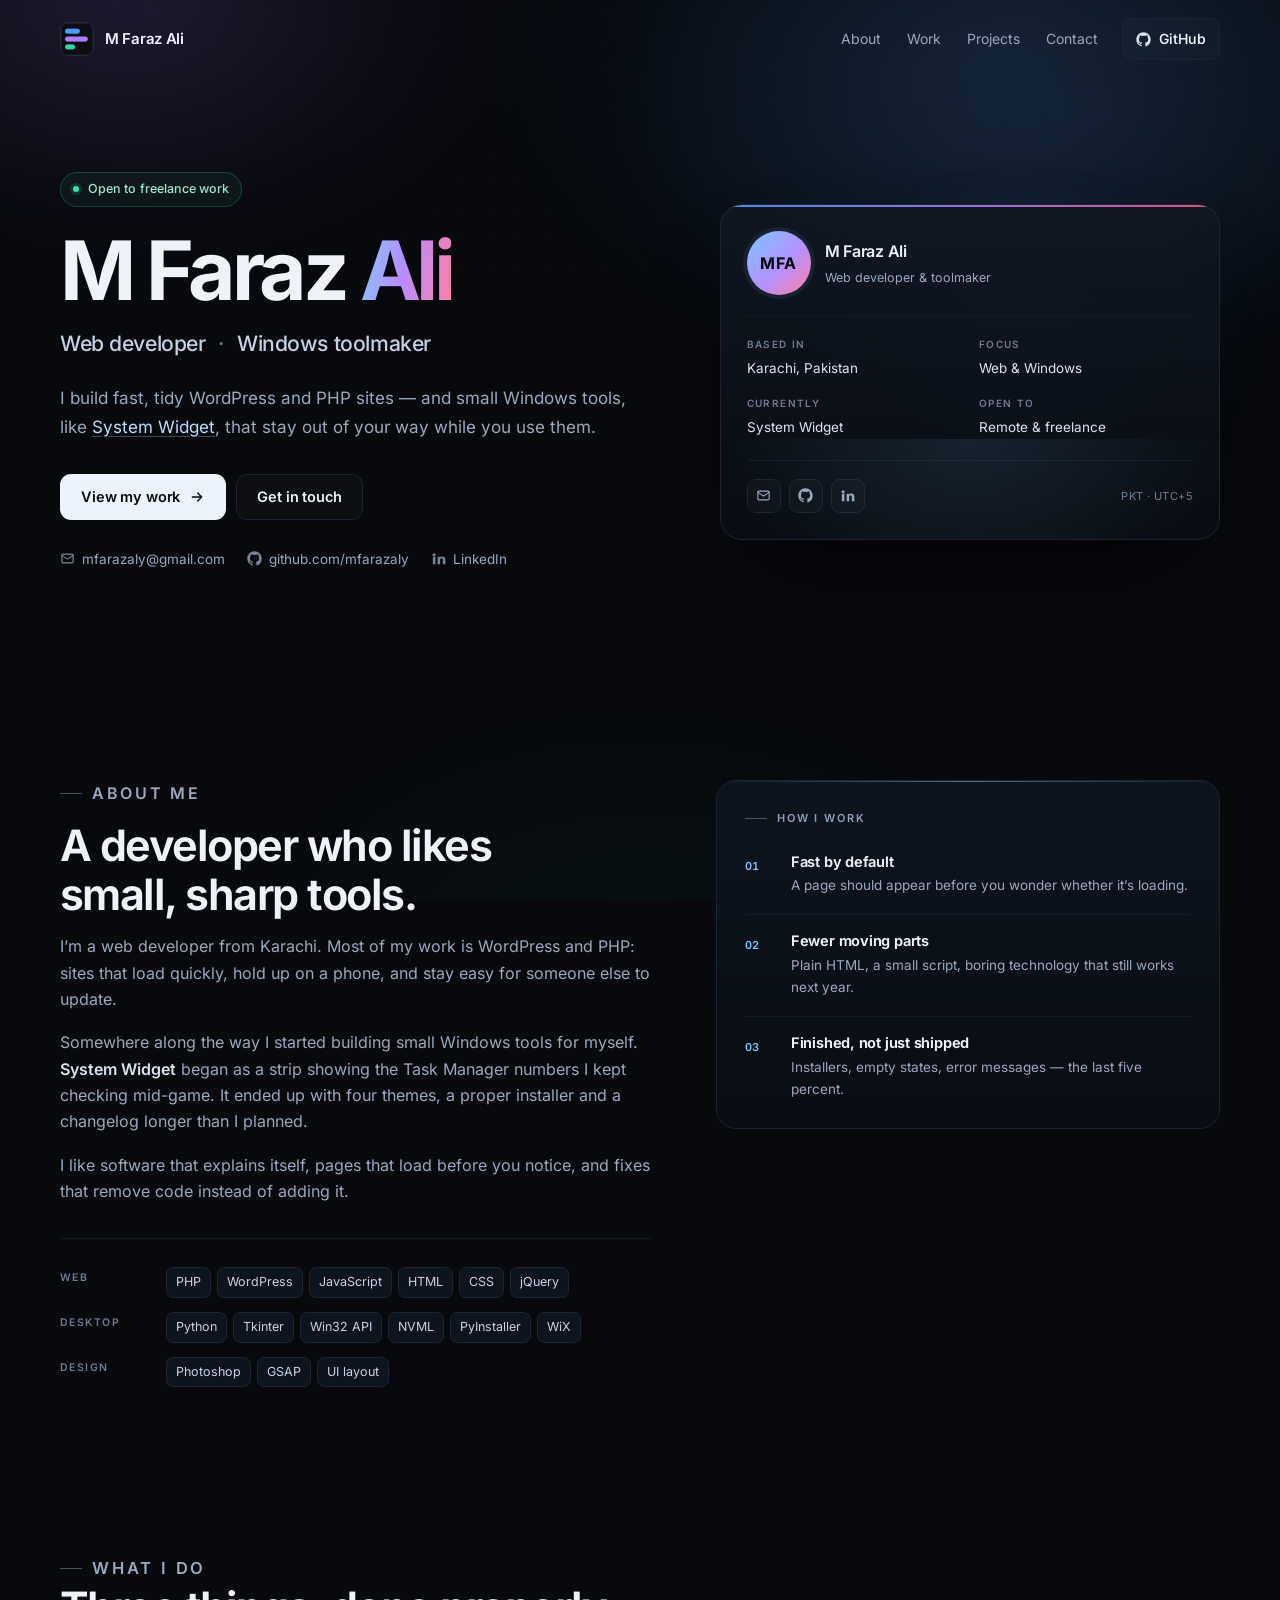
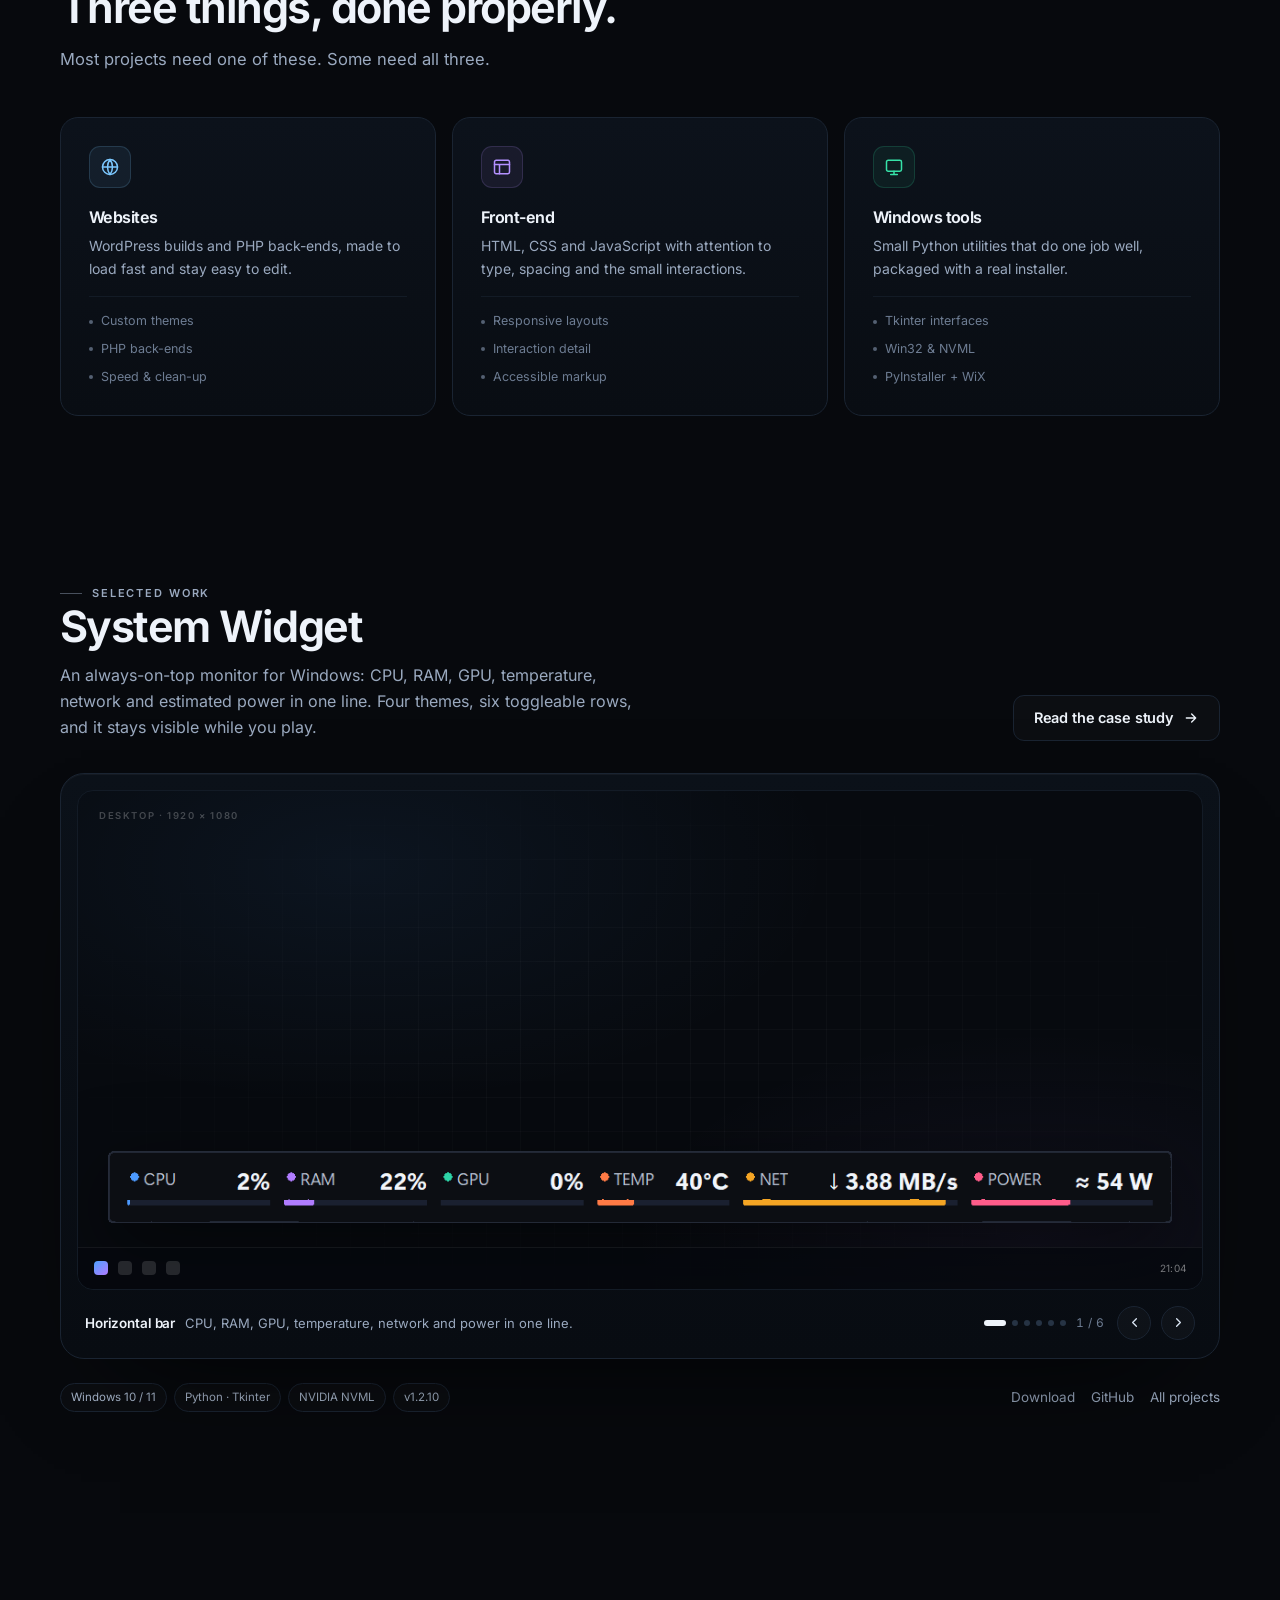
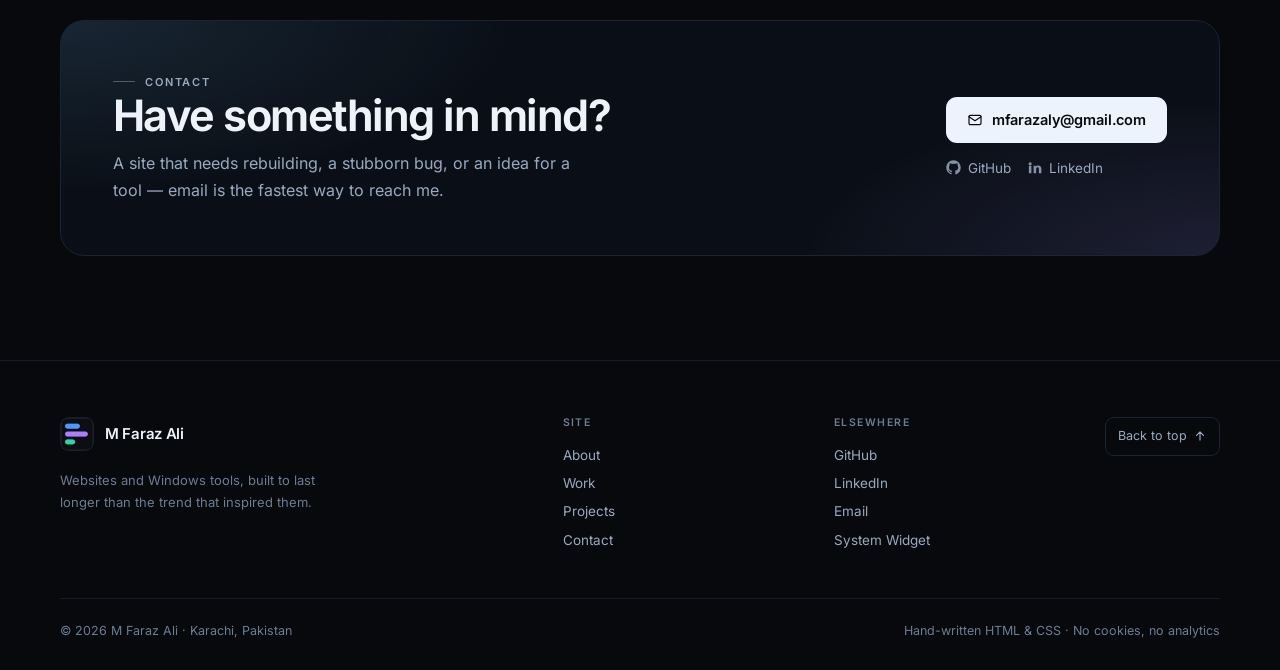
==== commit ec6ba923: "Rebuild site with profile-first home and System Widget gallery" ====
--- a/index.html
+++ b/index.html
@@ -4,22 +4,23 @@
   <meta charset="utf-8">
   <meta name="viewport" content="width=device-width, initial-scale=1">
   <title>M Faraz Ali — Web developer &amp; toolmaker</title>
-  <meta name="description" content="M Faraz Ali builds for the web and for Windows. WordPress and PHP on one side, small Python desktop tools like System Widget on the other.">
+  <meta name="description" content="M Faraz Ali — web developer and Windows toolmaker in Karachi. WordPress and PHP sites, front-end work, and small desktop tools like System Widget.">
   <link rel="canonical" href="https://mfarazaly.github.io/">
-  <meta name="theme-color" content="#06080c">
+  <meta name="theme-color" content="#07090d">
 
   <meta property="og:type" content="website">
   <meta property="og:title" content="M Faraz Ali — Web developer &amp; toolmaker">
-  <meta property="og:description" content="WordPress and PHP on one side, small Python desktop tools like System Widget on the other.">
+  <meta property="og:description" content="WordPress and PHP sites on one side, small Windows tools like System Widget on the other.">
   <meta property="og:url" content="https://mfarazaly.github.io/">
   <meta property="og:image" content="https://mfarazaly.github.io/assets/img/og.png">
   <meta name="twitter:card" content="summary_large_image">
 
   <link rel="icon" href="assets/img/favicon-32.png" sizes="32x32">
   <link rel="apple-touch-icon" href="assets/img/apple-touch-icon.png">
+  <link rel="preload" href="assets/fonts/Inter-latin.woff2" as="font" type="font/woff2" crossorigin>
   <link rel="stylesheet" href="assets/css/site.css">
 </head>
-<body>
+<body id="top">
 
 <a class="skip" href="#main">Skip to content</a>
 
@@ -35,8 +36,9 @@
     </button>
 
     <nav class="nav" id="nav" aria-label="Main">
+      <a href="#about">About</a>
+      <a href="#work">Work</a>
       <a href="projects.html">Projects</a>
-      <a href="#about">About</a>
       <a href="#contact">Contact</a>
       <a class="nav-gh" href="https://github.com/mfarazaly" target="_blank" rel="noopener">
         <svg viewBox="0 0 24 24" fill="currentColor" aria-hidden="true"><path d="M12 .5C5.73.5.5 5.73.5 12a11.5 11.5 0 0 0 7.86 10.92c.58.1.79-.25.79-.56v-2c-3.2.7-3.88-1.37-3.88-1.37-.53-1.34-1.3-1.7-1.3-1.7-1.06-.72.08-.71.08-.71 1.17.08 1.79 1.2 1.79 1.2 1.04 1.78 2.73 1.27 3.4.97.1-.75.4-1.27.73-1.56-2.55-.29-5.23-1.28-5.23-5.7 0-1.26.45-2.29 1.19-3.1-.12-.29-.52-1.46.11-3.05 0 0 .97-.31 3.18 1.18a11 11 0 0 1 5.79 0c2.2-1.49 3.17-1.18 3.17-1.18.63 1.59.23 2.76.12 3.05.74.81 1.18 1.84 1.18 3.1 0 4.43-2.69 5.41-5.25 5.69.41.36.78 1.06.78 2.14v3.17c0 .31.21.67.8.56A11.5 11.5 0 0 0 23.5 12C23.5 5.73 18.27.5 12 .5Z"/></svg>
@@ -44,6 +46,7 @@
       </a>
     </nav>
   </div>
+  <div class="scroll-progress" aria-hidden="true"><span></span></div>
 </header>
 
 <main id="main">
@@ -52,22 +55,21 @@
   <section class="hero">
     <div class="wrap hero-grid">
       <div class="hero-copy">
-        <p class="eyebrow"><span class="dot"></span> Karachi, Pakistan · open to freelance work</p>
-        <h1>I build for the web<br><span class="grad">and for Windows.</span></h1>
+        <p class="available"><span class="dot"></span> Open to freelance work</p>
+        <h1>M Faraz <span class="grad">Ali</span></h1>
+        <p class="role">Web developer <span class="sep">·</span> Windows toolmaker</p>
         <p class="lede">
-          I’m <strong>M Faraz Ali</strong>, a developer with a long history in WordPress and PHP.
-          Lately I’ve been building small, sharp desktop tools too — like
-          <strong>System Widget</strong>, an always-on-top monitor for CPU, RAM, GPU and power.
+          I build fast, tidy WordPress and PHP sites — and small Windows tools, like
+          <a href="system-widget.html">System Widget</a>, that stay out of your way while
+          you use them.
         </p>
 
         <div class="cta-row">
-          <a class="btn btn-primary" href="projects.html">
-            See my projects
+          <a class="btn btn-primary" href="#work">
+            View my work
             <svg viewBox="0 0 24 24" fill="none" stroke="currentColor" stroke-width="2" stroke-linecap="round" stroke-linejoin="round" aria-hidden="true"><path d="M5 12h14M13 6l6 6-6 6"/></svg>
           </a>
-          <a class="btn btn-ghost" href="system-widget.html">
-            System Widget <span class="ver">1.2.10</span>
-          </a>
+          <a class="btn btn-ghost" href="#contact">Get in touch</a>
         </div>
 
         <ul class="hero-links">
@@ -92,12 +94,236 @@
         </ul>
       </div>
 
-      <div class="hero-art">
-        <div class="desktop" role="img" aria-label="System Widget running as a horizontal strip above the Windows taskbar">
-          <span class="desktop-label">SYSTEM WIDGET</span>
-          <span class="desktop-note">v1.2.10</span>
-          <img class="desktop-shot" src="assets/img/widget-strip.png" alt="" width="1161" height="78">
-          <div class="taskbar" aria-hidden="true">
+      <aside class="hero-visual" aria-label="Profile summary">
+        <div class="profile-card">
+          <div class="profile-head">
+            <div class="avatar" aria-hidden="true">MFA</div>
+            <div>
+              <p class="profile-name">M Faraz Ali</p>
+              <p class="profile-role">Web developer &amp; toolmaker</p>
+            </div>
+          </div>
+
+          <dl class="profile-meta">
+            <div>
+              <dt>Based in</dt>
+              <dd>Karachi, Pakistan</dd>
+            </div>
+            <div>
+              <dt>Focus</dt>
+              <dd>Web &amp; Windows</dd>
+            </div>
+            <div>
+              <dt>Currently</dt>
+              <dd>System Widget</dd>
+            </div>
+            <div>
+              <dt>Open to</dt>
+              <dd>Remote &amp; freelance</dd>
+            </div>
+          </dl>
+
+          <div class="profile-foot">
+            <a class="icon-link" href="mailto:mfarazaly@gmail.com" aria-label="Email M Faraz Ali">
+              <svg viewBox="0 0 24 24" fill="none" stroke="currentColor" stroke-width="1.8" stroke-linecap="round" stroke-linejoin="round" aria-hidden="true"><rect x="3" y="5" width="18" height="14" rx="2"/><path d="m3 7 9 6 9-6"/></svg>
+            </a>
+            <a class="icon-link" href="https://github.com/mfarazaly" target="_blank" rel="noopener" aria-label="GitHub profile">
+              <svg viewBox="0 0 24 24" fill="currentColor" aria-hidden="true"><path d="M12 .5C5.73.5.5 5.73.5 12a11.5 11.5 0 0 0 7.86 10.92c.58.1.79-.25.79-.56v-2c-3.2.7-3.88-1.37-3.88-1.37-.53-1.34-1.3-1.7-1.3-1.7-1.06-.72.08-.71.08-.71 1.17.08 1.79 1.2 1.79 1.2 1.04 1.78 2.73 1.27 3.4.97.1-.75.4-1.27.73-1.56-2.55-.29-5.23-1.28-5.23-5.7 0-1.26.45-2.29 1.19-3.1-.12-.29-.52-1.46.11-3.05 0 0 .97-.31 3.18 1.18a11 11 0 0 1 5.79 0c2.2-1.49 3.17-1.18 3.17-1.18.63 1.59.23 2.76.12 3.05.74.81 1.18 1.84 1.18 3.1 0 4.43-2.69 5.41-5.25 5.69.41.36.78 1.06.78 2.14v3.17c0 .31.21.67.8.56A11.5 11.5 0 0 0 23.5 12C23.5 5.73 18.27.5 12 .5Z"/></svg>
+            </a>
+            <a class="icon-link" href="https://www.linkedin.com/in/muhammad-faraz-ali/" target="_blank" rel="noopener" aria-label="LinkedIn profile">
+              <svg viewBox="0 0 24 24" fill="currentColor" aria-hidden="true"><path d="M4.98 3.5a2.5 2.5 0 1 1 0 5 2.5 2.5 0 0 1 0-5ZM3 9h4v12H3V9Zm7 0h3.8v1.7h.05c.53-.95 1.83-1.95 3.76-1.95C21.4 8.75 23 10.9 23 14.1V21h-4v-6.1c0-1.46-.03-3.34-2.04-3.34-2.04 0-2.35 1.59-2.35 3.23V21h-4V9Z"/></svg>
+            </a>
+            <span class="profile-note">PKT · UTC+5</span>
+          </div>
+        </div>
+      </aside>
+    </div>
+  </section>
+
+  <!-- --------------------------------------------------------------- about -->
+  <section class="section" id="about">
+    <div class="wrap about-grid">
+      <div class="about-copy">
+        <p class="kicker">About me</p>
+        <h2>A developer who likes small, sharp tools.</h2>
+        <p>
+          I’m a web developer from Karachi. Most of my work is WordPress and PHP: sites that load
+          quickly, hold up on a phone, and stay easy for someone else to update.
+        </p>
+        <p>
+          Somewhere along the way I started building small Windows tools for myself.
+          <strong>System Widget</strong> began as a strip showing the Task Manager numbers I kept
+          checking mid-game. It ended up with four themes, a proper installer and a changelog
+          longer than I planned.
+        </p>
+        <p>
+          I like software that explains itself, pages that load before you notice, and fixes that
+          remove code instead of adding it.
+        </p>
+
+        <div class="toolbox">
+          <div class="skill-group">
+            <h4>Web</h4>
+            <div class="tags">
+              <span>PHP</span><span>WordPress</span><span>JavaScript</span>
+              <span>HTML</span><span>CSS</span><span>jQuery</span>
+            </div>
+          </div>
+          <div class="skill-group">
+            <h4>Desktop</h4>
+            <div class="tags">
+              <span>Python</span><span>Tkinter</span><span>Win32 API</span>
+              <span>NVML</span><span>PyInstaller</span><span>WiX</span>
+            </div>
+          </div>
+          <div class="skill-group">
+            <h4>Design</h4>
+            <div class="tags">
+              <span>Photoshop</span><span>GSAP</span><span>UI layout</span>
+            </div>
+          </div>
+        </div>
+      </div>
+
+      <aside class="principles" aria-label="How I work">
+        <p class="kicker">How I work</p>
+        <ol>
+          <li class="principle">
+            <span>01</span>
+            <div>
+              <h3>Fast by default</h3>
+              <p>A page should appear before you wonder whether it’s loading.</p>
+            </div>
+          </li>
+          <li class="principle">
+            <span>02</span>
+            <div>
+              <h3>Fewer moving parts</h3>
+              <p>Plain HTML, a small script, boring technology that still works next year.</p>
+            </div>
+          </li>
+          <li class="principle">
+            <span>03</span>
+            <div>
+              <h3>Finished, not just shipped</h3>
+              <p>Installers, empty states, error messages — the last five percent.</p>
+            </div>
+          </li>
+        </ol>
+      </aside>
+    </div>
+  </section>
+
+  <!-- ------------------------------------------------------------ services -->
+  <section class="section-tight" id="services">
+    <div class="wrap">
+      <div class="section-head">
+        <p class="kicker">What I do</p>
+        <h2>Three things, done properly.</h2>
+        <p>Most projects need one of these. Some need all three.</p>
+      </div>
+
+      <div class="services-grid">
+        <article class="service">
+          <div class="service-icon" aria-hidden="true">
+            <svg viewBox="0 0 24 24" fill="none" stroke="currentColor" stroke-width="1.8" stroke-linecap="round" stroke-linejoin="round"><circle cx="12" cy="12" r="9"/><path d="M3 12h18M12 3a15 15 0 0 1 0 18M12 3a15 15 0 0 0 0 18"/></svg>
+          </div>
+          <h3>Websites</h3>
+          <p>WordPress builds and PHP back-ends, made to load fast and stay easy to edit.</p>
+          <ul>
+            <li>Custom themes</li>
+            <li>PHP back-ends</li>
+            <li>Speed &amp; clean-up</li>
+          </ul>
+        </article>
+
+        <article class="service">
+          <div class="service-icon" aria-hidden="true">
+            <svg viewBox="0 0 24 24" fill="none" stroke="currentColor" stroke-width="1.8" stroke-linecap="round" stroke-linejoin="round"><rect x="3" y="4" width="18" height="16" rx="2"/><path d="M3 9h18M9 9v11"/></svg>
+          </div>
+          <h3>Front-end</h3>
+          <p>HTML, CSS and JavaScript with attention to type, spacing and the small interactions.</p>
+          <ul>
+            <li>Responsive layouts</li>
+            <li>Interaction detail</li>
+            <li>Accessible markup</li>
+          </ul>
+        </article>
+
+        <article class="service">
+          <div class="service-icon" aria-hidden="true">
+            <svg viewBox="0 0 24 24" fill="none" stroke="currentColor" stroke-width="1.8" stroke-linecap="round" stroke-linejoin="round"><rect x="3" y="4" width="18" height="13" rx="2"/><path d="M8 21h8M12 17v4"/></svg>
+          </div>
+          <h3>Windows tools</h3>
+          <p>Small Python utilities that do one job well, packaged with a real installer.</p>
+          <ul>
+            <li>Tkinter interfaces</li>
+            <li>Win32 &amp; NVML</li>
+            <li>PyInstaller + WiX</li>
+          </ul>
+        </article>
+      </div>
+    </div>
+  </section>
+
+  <!-- ----------------------------------------------------------------- work -->
+  <section class="section" id="work">
+    <div class="wrap">
+      <div class="work-head">
+        <div>
+          <p class="kicker">Selected work</p>
+          <h2>System Widget</h2>
+          <p>
+            An always-on-top monitor for Windows: CPU, RAM, GPU, temperature, network and
+            estimated power in one line. Four themes, six toggleable rows, and it stays visible
+            while you play.
+          </p>
+        </div>
+        <a class="btn btn-ghost" href="system-widget.html">
+          Read the case study
+          <svg viewBox="0 0 24 24" fill="none" stroke="currentColor" stroke-width="2" stroke-linecap="round" stroke-linejoin="round" aria-hidden="true"><path d="M5 12h14M13 6l6 6-6 6"/></svg>
+        </a>
+      </div>
+
+      <div class="carousel" data-fit="bar" role="region" aria-roledescription="carousel" aria-label="System Widget screenshots" data-carousel>
+        <div class="carousel-stage">
+          <span class="stage-label" aria-hidden="true">DESKTOP · 1920 × 1080</span>
+          <figure data-fit="bar" class="slide is-active slide--bar" role="group" aria-roledescription="slide" aria-label="1 of 6" data-title="Horizontal bar" data-text="CPU, RAM, GPU, temperature, network and power in one line.">
+            <div class="slide-media">
+              <img src="assets/img/widget-strip.png" alt="System Widget horizontal strip with CPU, RAM, GPU, temperature, network and power values" width="1161" height="78" fetchpriority="high">
+            </div>
+          </figure>
+
+          <figure data-fit="tall" class="slide" role="group" aria-roledescription="slide" aria-label="2 of 6" data-title="Card" data-text="All six rows stacked, with bars, values and sub-labels.">
+            <div class="slide-media">
+              <img src="assets/img/widget-card.png" alt="System Widget card theme with six stacked metric rows" width="393" height="477" loading="lazy">
+            </div>
+          </figure>
+
+          <figure data-fit="square" class="slide" role="group" aria-roledescription="slide" aria-label="3 of 6" data-title="Minimal" data-text="Just labels and numbers. No bars, no decoration.">
+            <div class="slide-media">
+              <img src="assets/img/widget-minimal.png" alt="System Widget minimal theme showing just labels and numbers" width="294" height="246" loading="lazy">
+            </div>
+          </figure>
+
+          <figure data-fit="wide" class="slide" role="group" aria-roledescription="slide" aria-label="4 of 6" data-title="Gauge rings" data-text="Six circular gauges, readable from across the room.">
+            <div class="slide-media">
+              <img src="assets/img/widget-rings.png" alt="System Widget gauge-ring theme with six circular gauges" width="834" height="212" loading="lazy">
+            </div>
+          </figure>
+
+          <figure data-fit="tall" class="slide" role="group" aria-roledescription="slide" aria-label="5 of 6" data-title="Right-click menu" data-text="Rows, theme, size, opacity and behaviour, in the widget’s own style.">
+            <div class="slide-media">
+              <img src="assets/img/widget-menu.png" alt="System Widget right-click menu with rows, theme, size, opacity and behaviour options" width="411" height="674" loading="lazy">
+            </div>
+          </figure>
+
+          <figure data-fit="square" class="slide" role="group" aria-roledescription="slide" aria-label="6 of 6" data-title="About" data-text="Version, build date and the person behind it.">
+            <div class="slide-media">
+              <img src="assets/img/widget-about.png" alt="System Widget About card with version, build date and developer bio" width="549" height="459" loading="lazy">
+            </div>
+          </figure>
+          <div class="stage-taskbar" aria-hidden="true">
             <span class="tb-icon accent"></span>
             <span class="tb-icon"></span>
             <span class="tb-icon"></span>
@@ -105,115 +331,52 @@
             <span class="tb-clock">21:04</span>
           </div>
         </div>
-        <p class="art-note">Real screenshot, not a mock-up</p>
+
+        <div class="carousel-bar">
+          <p class="car-caption">
+            <strong data-cap-title>Horizontal bar</strong>
+            <span data-cap-text>CPU, RAM, GPU, temperature, network and power in one line.</span>
+          </p>
+          <div class="car-controls">
+            <div class="car-dots" role="group" aria-label="Choose a screenshot"></div>
+            <p class="car-count" aria-live="polite"><span data-current>1</span> / <span data-total>6</span></p>
+            <button class="car-btn car-prev" type="button" data-prev aria-label="Previous screenshot">
+              <svg viewBox="0 0 24 24" fill="none" stroke="currentColor" stroke-width="2" stroke-linecap="round" stroke-linejoin="round" aria-hidden="true"><path d="m15 18-6-6 6-6"/></svg>
+            </button>
+            <button class="car-btn car-next" type="button" data-next aria-label="Next screenshot">
+              <svg viewBox="0 0 24 24" fill="none" stroke="currentColor" stroke-width="2" stroke-linecap="round" stroke-linejoin="round" aria-hidden="true"><path d="m9 6 6 6-6 6"/></svg>
+            </button>
+          </div>
+        </div>
+      </div>
+
+      <div class="work-foot">
+        <ul class="chips">
+          <li>Windows 10 / 11</li>
+          <li>Python · Tkinter</li>
+          <li>NVIDIA NVML</li>
+          <li>v1.2.10</li>
+        </ul>
+        <div class="socials">
+          <a href="https://github.com/mfarazaly/system-widget/releases/latest" target="_blank" rel="noopener">Download</a>
+          <a href="https://github.com/mfarazaly/system-widget" target="_blank" rel="noopener">GitHub</a>
+          <a href="projects.html">All projects</a>
+        </div>
       </div>
     </div>
   </section>
 
-  <!-- ------------------------------------------------------------ featured -->
-  <section class="section" id="work">
-    <div class="wrap">
-      <div class="section-head">
-        <p class="kicker">Selected work</p>
-        <h2>Small tools, built properly.</h2>
-        <p>A monitor born from one annoyance: wanting the numbers visible while playing, without alt-tabbing out of the game.</p>
-      </div>
-
-      <article class="feature">
-        <div class="feature-media">
-          <img src="assets/img/widget-rings.png" alt="System Widget's gauge-ring theme showing CPU, RAM, GPU, temperature, network and power" width="834" height="212">
-        </div>
-        <div class="feature-body">
-          <p class="kicker">Windows · Python</p>
-          <h3>System Widget</h3>
-          <p>
-            CPU, RAM, GPU, temperature, network and estimated power in one always-on-top line.
-            Four themes, six toggleable rows, and it sits over the taskbar without stealing focus
-            from whatever you’re doing.
-          </p>
-          <ul class="chips">
-            <li>Windows 10 / 11</li>
-            <li>NVIDIA NVML</li>
-            <li>Portable</li>
-            <li>v1.2.10</li>
-          </ul>
-          <div class="feature-actions">
-            <a class="btn btn-primary" href="system-widget.html">
-              Explore System Widget
-              <svg viewBox="0 0 24 24" fill="none" stroke="currentColor" stroke-width="2" stroke-linecap="round" stroke-linejoin="round" aria-hidden="true"><path d="M5 12h14M13 6l6 6-6 6"/></svg>
-            </a>
-            <a class="link-arrow" href="https://github.com/mfarazaly/system-widget/releases/latest" target="_blank" rel="noopener">Download</a>
-          </div>
-        </div>
-      </article>
-
-      <p class="section-note">
-        <a class="link-arrow" href="projects.html">
-          All projects
-          <svg viewBox="0 0 24 24" fill="none" stroke="currentColor" stroke-width="2" stroke-linecap="round" stroke-linejoin="round" aria-hidden="true"><path d="M5 12h14M13 6l6 6-6 6"/></svg>
-        </a>
-      </p>
-    </div>
-  </section>
-
-  <!-- --------------------------------------------------------------- about -->
-  <section class="section" id="about">
-    <div class="wrap about-grid">
-      <div class="about-copy">
-        <p class="kicker">About</p>
-        <h2>Years of web work, a growing shelf of tools.</h2>
-        <p>
-          I’ve spent most of my career building WordPress sites and PHP back-ends — the kind of
-          work where a page has to load fast, look right on a phone, and keep working after
-          someone else edits it.
-        </p>
-        <p>
-          System Widget started as a weekend experiment: a strip on the screen that shows the
-          numbers I kept checking in Task Manager. It ended up with four layouts, a proper
-          installer and a small group of users, which is more than I expected.
-        </p>
-        <div class="facts">
-          <div><strong>Based in</strong>Karachi, Pakistan</div>
-          <div><strong>Focus</strong>Web development &amp; Windows tools</div>
-          <div><strong>Currently</strong>Maintaining System Widget</div>
-          <div><strong>Open to</strong>Freelance &amp; collaborations</div>
-        </div>
-      </div>
-
-      <div class="panel">
-        <h3>Toolbox</h3>
-        <div class="skill-group">
-          <h4>Web</h4>
-          <div class="tags">
-            <span>PHP</span><span>WordPress</span><span>JavaScript</span>
-            <span>HTML5</span><span>CSS3</span><span>jQuery</span>
-          </div>
-        </div>
-        <div class="skill-group">
-          <h4>Desktop</h4>
-          <div class="tags">
-            <span>Python</span><span>Tkinter</span><span>Win32 API</span>
-            <span>NVML</span><span>PyInstaller</span><span>WiX</span>
-          </div>
-        </div>
-        <div class="skill-group">
-          <h4>Design</h4>
-          <div class="tags">
-            <span>Photoshop</span><span>GSAP</span><span>UI layout</span>
-          </div>
-        </div>
-      </div>
-    </div>
-  </section>
-
-  <!-- ------------------------------------------------------------- contact -->
+  <!-- -------------------------------------------------------------- contact -->
   <section class="section" id="contact">
     <div class="wrap">
       <div class="contact-panel">
         <div>
           <p class="kicker">Contact</p>
-          <h2>Let’s build something.</h2>
-          <p>Have a project, a bug report, or just a question? Email is the fastest way to reach me.</p>
+          <h2>Have something in mind?</h2>
+          <p>
+            A site that needs rebuilding, a stubborn bug, or an idea for a tool — email is the
+            fastest way to reach me.
+          </p>
         </div>
         <div class="contact-actions">
           <a class="btn btn-primary" href="mailto:mfarazaly@gmail.com">
@@ -238,14 +401,40 @@
 </main>
 
 <footer class="site-footer">
-  <div class="wrap footer-inner">
+  <div class="wrap footer-grid">
+    <div class="footer-brand">
+      <a class="brand" href="index.html">
+        <img src="assets/img/icon.png" width="34" height="34" alt="">
+        <span>M Faraz Ali</span>
+      </a>
+      <p>Websites and Windows tools, built to last longer than the trend that inspired them.</p>
+    </div>
+
+    <nav class="footer-col" aria-label="Site">
+      <h4>Site</h4>
+      <a href="index.html#about">About</a>
+      <a href="index.html#work">Work</a>
+      <a href="projects.html">Projects</a>
+      <a href="index.html#contact">Contact</a>
+    </nav>
+
+    <nav class="footer-col" aria-label="Elsewhere">
+      <h4>Elsewhere</h4>
+      <a href="https://github.com/mfarazaly" target="_blank" rel="noopener">GitHub</a>
+      <a href="https://www.linkedin.com/in/muhammad-faraz-ali/" target="_blank" rel="noopener">LinkedIn</a>
+      <a href="mailto:mfarazaly@gmail.com">Email</a>
+      <a href="system-widget.html">System Widget</a>
+    </nav>
+
+    <a class="to-top" href="#top">
+      Back to top
+      <svg viewBox="0 0 24 24" fill="none" stroke="currentColor" stroke-width="2" stroke-linecap="round" stroke-linejoin="round" aria-hidden="true"><path d="M12 19V5M6 11l6-6 6 6"/></svg>
+    </a>
+  </div>
+
+  <div class="wrap footer-bottom">
     <p>© <span data-year>2026</span> M Faraz Ali · Karachi, Pakistan</p>
-    <nav class="footer-links" aria-label="Footer">
-      <a href="projects.html">Projects</a>
-      <a href="system-widget.html">System Widget</a>
-      <a href="https://github.com/mfarazaly" target="_blank" rel="noopener">GitHub</a>
-      <a href="mailto:mfarazaly@gmail.com">Email</a>
-    </nav>
+    <p>Hand-written HTML &amp; CSS · No cookies, no analytics</p>
   </div>
 </footer>
 
--- a/assets/css/site.css
+++ b/assets/css/site.css
@@ -1,33 +1,62 @@
 /* ==========================================================================
    M Faraz Ali — personal site
-   Hand-written CSS, no framework, no build step.
+   Hand-written CSS. No framework, no build step.
    ========================================================================== */
 
+@font-face {
+  font-family: "Inter";
+  font-style: normal;
+  font-weight: 300 800;
+  font-display: swap;
+  src: url("../fonts/Inter-latin.woff2") format("woff2");
+  unicode-range: U+0000-00FF, U+0131, U+0152-0153, U+02BB-02BC, U+02C6, U+02DA,
+    U+02DC, U+0304, U+0308, U+0329, U+2000-206F, U+20AC, U+2122, U+2191, U+2193,
+    U+2212, U+2215, U+FEFF, U+FFFD;
+}
+
+@font-face {
+  font-family: "Inter";
+  font-style: normal;
+  font-weight: 300 800;
+  font-display: swap;
+  src: url("../fonts/Inter-latin-ext.woff2") format("woff2");
+  unicode-range: U+0100-02BA, U+02BD-02C5, U+02C7-02CC, U+02CE-02D7, U+02DD-02FF,
+    U+0304, U+0308, U+0329, U+1D00-1DBF, U+1E00-1E9F, U+1EF2-1EFF, U+2020,
+    U+20A0-20AB, U+20AD-20C4, U+2113, U+2C60-2C7F, U+A720-A7FF;
+}
+
 :root {
-  --bg: #06080c;
+  --bg: #07090d;
   --bg-soft: #0a0e14;
-  --panel: #0d1219;
-  --panel-2: #101722;
-  --line: #1b2431;
-  --line-soft: #151d28;
-  --text: #e9eff8;
-  --muted: #95a3b8;
-  --dim: #6b7a90;
+  --panel: #0b1119;
+  --panel-2: #0e1520;
+  --line: #1a2432;
+  --line-soft: #131b26;
+
+  --text: #eef3fa;
+  --muted: #9aa9bf;
+  --dim: #6d7c92;
+
+  --accent: #7cc8ff;
+  --accent-2: #b491ff;
+  --pink: #ff7f9f;
+  --green: #36e2a8;
 
   --cpu: #4ea1ff;
   --ram: #b07bff;
-  --gpu: #2ee6a8;
+  --gpu: #36e2a8;
   --temp: #ff7a59;
   --net: #f5a524;
   --power: #ff5c8a;
 
-  --accent: #6cc7ff;
-  --radius: 18px;
-  --wrap: 1120px;
-
-  --font: "Inter", "Segoe UI Variable Text", "Segoe UI", system-ui, -apple-system,
-    "Helvetica Neue", Arial, sans-serif;
-  --mono: "Cascadia Code", "SF Mono", ui-monospace, "Consolas", monospace;
+  --radius: 20px;
+  --wrap: 1160px;
+
+  --font: "Inter", "Segoe UI Variable Text", "Segoe UI", system-ui,
+    -apple-system, sans-serif;
+  --mono: "Cascadia Code", "SF Mono", ui-monospace, Consolas, monospace;
+
+  --ease: cubic-bezier(0.2, 0.7, 0.2, 1);
 }
 
 * {
@@ -36,7 +65,7 @@
 
 html {
   scroll-behavior: smooth;
-  scroll-padding-top: 90px;
+  scroll-padding-top: 100px;
   -webkit-text-size-adjust: 100%;
 }
 
@@ -47,21 +76,35 @@
   font-family: var(--font);
   font-size: 16px;
   line-height: 1.65;
+  font-feature-settings: "cv11", "ss01";
   -webkit-font-smoothing: antialiased;
   text-rendering: optimizeLegibility;
   overflow-x: hidden;
 }
 
 body::before {
+  content: "";
+  position: fixed;
+  inset: 0;
+  z-index: -2;
+  pointer-events: none;
+  background:
+    radial-gradient(52rem 34rem at 78% 6%, rgba(78, 161, 255, 0.1), transparent 62%),
+    radial-gradient(42rem 30rem at 12% 0%, rgba(176, 123, 255, 0.08), transparent 60%),
+    radial-gradient(40rem 26rem at 50% 108%, rgba(54, 226, 168, 0.045), transparent 65%);
+}
+
+body::after {
   content: "";
   position: fixed;
   inset: 0;
   z-index: -1;
   pointer-events: none;
-  background:
-    radial-gradient(52rem 32rem at 12% -8%, rgba(78, 161, 255, 0.11), transparent 65%),
-    radial-gradient(46rem 30rem at 92% 2%, rgba(176, 123, 255, 0.1), transparent 62%),
-    radial-gradient(40rem 26rem at 50% 110%, rgba(46, 230, 168, 0.05), transparent 65%);
+  background-image: radial-gradient(rgba(255, 255, 255, 0.05) 1px, transparent 1px);
+  background-size: 28px 28px;
+  -webkit-mask-image: radial-gradient(ellipse 90% 60% at 50% 0%, #000 0%, transparent 72%);
+  mask-image: radial-gradient(ellipse 90% 60% at 50% 0%, #000 0%, transparent 72%);
+  opacity: 0.5;
 }
 
 img {
@@ -84,83 +127,179 @@
 h4 {
   margin: 0;
   font-weight: 650;
-  line-height: 1.15;
-  letter-spacing: -0.03em;
-}
-
-ul {
+  line-height: 1.14;
+  letter-spacing: -0.035em;
+  text-wrap: balance;
+}
+
+ul,
+ol {
   margin: 0;
   padding: 0;
+  list-style: none;
 }
 
 ::selection {
-  background: rgba(108, 199, 255, 0.28);
+  background: rgba(124, 200, 255, 0.28);
   color: #fff;
 }
 
 :focus-visible {
   outline: 2px solid var(--accent);
   outline-offset: 3px;
-  border-radius: 4px;
-}
-
-/* ------------------------------------------------------------------ layout */
+  border-radius: 5px;
+}
+
+code {
+  font-family: var(--mono);
+  font-size: 0.86em;
+  line-height: 1.2;
+  padding: 2px 5px;
+  border-radius: 5px;
+  background: rgba(255, 255, 255, 0.07);
+  color: #d6e2f2;
+  white-space: nowrap;
+}
+
+.visually-hidden {
+  position: absolute;
+  width: 1px;
+  height: 1px;
+  padding: 0;
+  margin: -1px;
+  overflow: hidden;
+  clip: rect(0, 0, 0, 0);
+  white-space: nowrap;
+  border: 0;
+}
+
+/* ---------------------------------------------------------------- layout */
 
 .wrap {
-  width: min(var(--wrap), calc(100% - 44px));
+  width: min(var(--wrap), calc(100% - 48px));
   margin-inline: auto;
 }
 
 .skip {
   position: absolute;
   left: 16px;
-  top: -60px;
+  top: -70px;
   z-index: 100;
   padding: 10px 16px;
   border-radius: 8px;
   background: var(--text);
   color: var(--bg);
   font-weight: 600;
-  transition: top 0.18s ease;
+  transition: top 0.18s var(--ease);
 }
 
 .skip:focus {
   top: 14px;
 }
 
-/* ------------------------------------------------------------------ header */
+.section {
+  padding: 104px 0;
+}
+
+.section-tight {
+  padding: 64px 0;
+}
+
+.section-head {
+  max-width: 680px;
+  margin-bottom: 44px;
+}
+
+.kicker {
+  display: flex;
+  align-items: center;
+  gap: 10px;
+  margin: 0 0 14px;
+  font-size: 11px;
+  font-weight: 600;
+  letter-spacing: 0.17em;
+  text-transform: uppercase;
+  color: #8ea0b8;
+}
+
+.kicker::before {
+  content: "";
+  width: 22px;
+  height: 1px;
+  background: currentColor;
+  opacity: 0.45;
+  flex: none;
+}
+
+h2 {
+  font-size: clamp(2rem, 3.4vw, 2.7rem);
+  margin: 0 0 14px;
+}
+
+.section-head p {
+  margin: 0;
+  color: var(--muted);
+  font-size: 16.5px;
+}
+
+.section-note {
+  margin-top: 34px;
+  font-size: 14px;
+  color: var(--dim);
+}
+
+.link-arrow {
+  display: inline-flex;
+  align-items: center;
+  gap: 7px;
+  font-weight: 550;
+  font-size: 14px;
+  color: var(--text);
+}
+
+.link-arrow svg {
+  width: 15px;
+  height: 15px;
+  transition: transform 0.18s var(--ease);
+}
+
+.link-arrow:hover svg {
+  transform: translateX(3px);
+}
+
+/* ---------------------------------------------------------------- header */
 
 .site-header {
   position: fixed;
   inset: 0 0 auto;
-  z-index: 50;
-  background: rgba(6, 8, 12, 0.55);
+  z-index: 60;
   border-bottom: 1px solid transparent;
-  transition: background 0.25s ease, border-color 0.25s ease;
+  transition: background 0.25s ease, border-color 0.25s ease,
+    backdrop-filter 0.25s ease;
 }
 
 .site-header.is-scrolled {
-  background: rgba(6, 8, 12, 0.86);
+  background: rgba(7, 9, 13, 0.76);
   border-bottom-color: var(--line-soft);
-  -webkit-backdrop-filter: blur(16px);
-  backdrop-filter: blur(16px);
+  -webkit-backdrop-filter: blur(18px) saturate(140%);
+  backdrop-filter: blur(18px) saturate(140%);
 }
 
 .header-inner {
-  height: 72px;
+  height: 78px;
   display: flex;
   align-items: center;
   justify-content: space-between;
-  gap: 24px;
+  gap: 28px;
 }
 
 .brand {
   display: inline-flex;
   align-items: center;
-  gap: 12px;
-  font-weight: 650;
+  gap: 11px;
+  font-size: 15px;
+  font-weight: 600;
   letter-spacing: -0.02em;
-  font-size: 15.5px;
   flex: none;
 }
 
@@ -168,47 +307,47 @@
   width: 34px;
   height: 34px;
   border-radius: 9px;
-  box-shadow: 0 0 0 1px rgba(255, 255, 255, 0.07) inset;
+  box-shadow: inset 0 0 0 1px rgba(255, 255, 255, 0.08);
 }
 
 .nav {
   display: flex;
   align-items: center;
-  gap: 4px;
+  gap: 2px;
 }
 
 .nav > a {
-  padding: 8px 13px;
-  border-radius: 9px;
-  font-size: 14.5px;
+  padding: 8px 12px;
+  border-radius: 8px;
+  font-size: 14px;
   color: var(--muted);
   transition: color 0.15s ease, background 0.15s ease;
 }
 
 .nav > a:hover {
   color: var(--text);
-  background: rgba(255, 255, 255, 0.045);
-}
-
-.nav > a[aria-current="page"],
-.nav > a.is-active {
+  background: rgba(255, 255, 255, 0.04);
+}
+
+.nav > a[aria-current="page"] {
   color: var(--text);
 }
 
 .nav > a.nav-gh {
-  margin-left: 8px;
   display: inline-flex;
   align-items: center;
   gap: 8px;
-  padding: 8px 14px;
+  margin-left: 10px;
+  padding: 8px 13px;
   border: 1px solid var(--line);
+  border-radius: 9px;
   color: var(--text);
   font-weight: 550;
   background: rgba(255, 255, 255, 0.02);
 }
 
 .nav > a.nav-gh:hover {
-  border-color: #2c3a4e;
+  border-color: #2c3b4f;
   background: rgba(255, 255, 255, 0.05);
 }
 
@@ -237,7 +376,7 @@
   height: 1.5px;
   background: var(--text);
   border-radius: 2px;
-  transition: transform 0.2s ease, opacity 0.2s ease, top 0.2s ease;
+  transition: transform 0.22s var(--ease), top 0.22s var(--ease);
 }
 
 .nav-toggle span:nth-child(1) {
@@ -258,56 +397,115 @@
   transform: rotate(-45deg);
 }
 
-/* ------------------------------------------------------------------- hero */
+.scroll-progress {
+  position: absolute;
+  left: 0;
+  right: 0;
+  bottom: -1px;
+  height: 1.5px;
+  pointer-events: none;
+}
+
+.scroll-progress span {
+  display: block;
+  width: var(--scroll, 0%);
+  height: 100%;
+  background: linear-gradient(90deg, var(--accent), var(--accent-2), var(--pink));
+  opacity: 0.85;
+}
+
+/* ------------------------------------------------------------------ hero */
 
 .hero {
-  padding: 156px 0 92px;
+  position: relative;
+  padding: 172px 0 104px;
+}
+
+.hero::before {
+  content: "";
+  position: absolute;
+  inset: 0;
+  pointer-events: none;
+  background:
+    radial-gradient(44rem 30rem at 80% 18%, rgba(78, 161, 255, 0.1), transparent 62%),
+    radial-gradient(34rem 24rem at 8% 0%, rgba(176, 123, 255, 0.07), transparent 60%);
 }
 
 .hero-grid {
+  position: relative;
   display: grid;
-  grid-template-columns: 1.04fr 0.96fr;
-  gap: 60px;
-  align-items: center;
-}
-
-.eyebrow {
+  grid-template-columns: 1.08fr 0.92fr;
+  gap: 72px;
+  align-items: center;
+}
+
+.available {
   display: inline-flex;
   align-items: center;
   gap: 9px;
   margin: 0;
-  font-size: 13px;
-  color: var(--muted);
-  letter-spacing: 0.01em;
-}
-
-.eyebrow .dot {
-  width: 7px;
-  height: 7px;
+  padding: 6px 12px;
+  border: 1px solid rgba(54, 226, 168, 0.22);
+  border-radius: 999px;
+  background: rgba(54, 226, 168, 0.055);
+  color: #9fe8cb;
+  font-size: 12.5px;
+  font-weight: 500;
+  letter-spacing: 0.005em;
+}
+
+.available .dot {
+  width: 6px;
+  height: 6px;
   border-radius: 50%;
-  background: var(--gpu);
-  box-shadow: 0 0 0 4px rgba(46, 230, 168, 0.13);
-}
-
-h1 {
-  font-size: clamp(2.65rem, 5.3vw, 4.35rem);
-  line-height: 1.02;
-  letter-spacing: -0.045em;
-  margin: 20px 0 24px;
+  background: var(--green);
+  box-shadow: 0 0 0 3px rgba(54, 226, 168, 0.13);
+  animation: pulse 2.6s ease-in-out infinite;
+}
+
+@keyframes pulse {
+  0%,
+  100% {
+    opacity: 1;
+  }
+  50% {
+    opacity: 0.4;
+  }
+}
+
+.hero h1 {
+  margin: 24px 0 16px;
+  font-size: clamp(3.1rem, 6.4vw, 5.35rem);
+  line-height: 0.98;
+  letter-spacing: -0.055em;
+  font-weight: 700;
 }
 
 .grad {
-  background: linear-gradient(102deg, #7ed0ff 0%, #b98bff 46%, #ff7f9f 100%);
+  background: linear-gradient(102deg, #7ed0ff 0%, #b98bff 48%, #ff7f9f 100%);
   -webkit-background-clip: text;
   background-clip: text;
   color: transparent;
 }
 
+.role {
+  margin: 0 0 22px;
+  font-size: clamp(1.15rem, 1.8vw, 1.32rem);
+  font-weight: 500;
+  letter-spacing: -0.02em;
+  color: #c4d2e5;
+}
+
+.role .sep {
+  margin: 0 0.35em;
+  color: var(--dim);
+}
+
 .lede {
-  font-size: 17.5px;
+  max-width: 52ch;
+  font-size: 17px;
   line-height: 1.7;
   color: var(--muted);
-  max-width: 54ch;
 }
 
 .lede strong {
@@ -315,11 +513,22 @@
   font-weight: 600;
 }
 
+.lede a {
+  color: #b9e0ff;
+  text-decoration: underline;
+  text-decoration-color: rgba(185, 224, 255, 0.3);
+  text-underline-offset: 3px;
+}
+
+.lede a:hover {
+  text-decoration-color: rgba(185, 224, 255, 0.8);
+}
+
 .cta-row {
   display: flex;
   flex-wrap: wrap;
   align-items: center;
-  gap: 12px;
+  gap: 10px;
   margin-top: 32px;
 }
 
@@ -330,14 +539,14 @@
   gap: 9px;
   min-height: 46px;
   padding: 0 20px;
+  border: 1px solid transparent;
   border-radius: 11px;
-  border: 1px solid transparent;
-  font-size: 15px;
+  font-size: 14.5px;
   font-weight: 600;
   letter-spacing: -0.01em;
   white-space: nowrap;
-  transition: background 0.16s ease, border-color 0.16s ease, transform 0.16s ease,
-    box-shadow 0.16s ease;
+  transition: background 0.16s ease, border-color 0.16s ease,
+    transform 0.16s var(--ease), box-shadow 0.16s ease;
 }
 
 .btn svg {
@@ -346,43 +555,42 @@
 }
 
 .btn-primary {
-  background: #eaf1fb;
+  background: #edf3fc;
   color: #070a0f;
 }
 
 .btn-primary:hover {
   background: #fff;
   transform: translateY(-1px);
-  box-shadow: 0 10px 30px -12px rgba(234, 241, 251, 0.45);
+  box-shadow: 0 12px 32px -14px rgba(237, 243, 252, 0.5);
 }
 
 .btn-ghost {
   border-color: var(--line);
-  background: rgba(255, 255, 255, 0.025);
+  background: rgba(255, 255, 255, 0.022);
   color: var(--text);
 }
 
 .btn-ghost:hover {
-  border-color: #2e3c50;
-  background: rgba(255, 255, 255, 0.055);
+  border-color: #2e3d51;
+  background: rgba(255, 255, 255, 0.05);
 }
 
 .btn .ver {
-  font-size: 11px;
-  font-weight: 600;
   padding: 2px 6px;
   border-radius: 5px;
   background: rgba(255, 255, 255, 0.09);
   color: #cfdcee;
+  font-size: 10.5px;
+  font-weight: 600;
 }
 
 .hero-links {
   display: flex;
   flex-wrap: wrap;
-  gap: 8px 20px;
+  gap: 8px 22px;
   margin-top: 28px;
-  list-style: none;
-  font-size: 14px;
+  font-size: 13.5px;
   color: var(--dim);
 }
 
@@ -404,29 +612,977 @@
   opacity: 0.8;
 }
 
-/* desktop mock used for the widget screenshots */
-
-.hero-art {
+/* profile card */
+
+.hero-visual {
   position: relative;
 }
 
-.hero-art::before {
+.hero-visual::before {
   content: "";
   position: absolute;
-  inset: -34px -20px -20px;
-  background: radial-gradient(58% 58% at 55% 45%, rgba(78, 161, 255, 0.2), transparent 72%);
-  filter: blur(18px);
+  inset: -40px -24px -30px;
   z-index: -1;
-}
+  background: radial-gradient(55% 55% at 60% 45%, rgba(78, 161, 255, 0.2), transparent 72%);
+  filter: blur(22px);
+}
+
+.profile-card {
+  position: relative;
+  overflow: hidden;
+  padding: 26px;
+  border: 1px solid var(--line);
+  border-radius: 22px;
+  background: linear-gradient(180deg, rgba(16, 23, 34, 0.92), rgba(9, 13, 19, 0.97));
+  box-shadow: 0 44px 100px -44px rgba(0, 0, 0, 0.92),
+    inset 0 1px 0 rgba(255, 255, 255, 0.05);
+}
+
+.profile-card::before {
+  content: "";
+  position: absolute;
+  inset: 0 0 auto;
+  height: 2px;
+  background: linear-gradient(90deg, var(--cpu), var(--ram) 50%, var(--power));
+  opacity: 0.85;
+}
+
+.profile-card::after {
+  content: "";
+  position: absolute;
+  left: -20%;
+  right: -20%;
+  bottom: -160px;
+  height: 260px;
+  background: radial-gradient(50% 100% at 50% 0%, rgba(124, 200, 255, 0.1), transparent 70%);
+  pointer-events: none;
+}
+
+.profile-head {
+  position: relative;
+  display: flex;
+  align-items: center;
+  gap: 14px;
+  padding-bottom: 20px;
+  border-bottom: 1px solid var(--line-soft);
+}
+
+.avatar {
+  width: 64px;
+  height: 64px;
+  flex: none;
+  display: grid;
+  place-items: center;
+  border-radius: 50%;
+  background: linear-gradient(135deg, #7cc8ff, #b491ff 55%, #ff7f9f);
+  box-shadow: 0 0 0 4px rgba(124, 200, 255, 0.08);
+  color: #07090d;
+  font-size: 16px;
+  font-weight: 700;
+  letter-spacing: 0.05em;
+}
+
+.profile-name {
+  margin: 0 0 3px;
+  font-size: 16px;
+  font-weight: 600;
+  letter-spacing: -0.015em;
+}
+
+.profile-role {
+  margin: 0;
+  font-size: 12.5px;
+  color: var(--muted);
+}
+
+.profile-meta {
+  position: relative;
+  display: grid;
+  grid-template-columns: 1fr 1fr;
+  gap: 16px 18px;
+  margin: 20px 0 22px;
+}
+
+.profile-meta dt {
+  margin-bottom: 4px;
+  font-size: 10px;
+  font-weight: 600;
+  letter-spacing: 0.14em;
+  text-transform: uppercase;
+  color: var(--dim);
+}
+
+.profile-meta dd {
+  margin: 0;
+  font-size: 13.5px;
+  color: #dbe5f2;
+}
+
+.profile-foot {
+  position: relative;
+  display: flex;
+  align-items: center;
+  gap: 8px;
+  padding-top: 18px;
+  border-top: 1px solid var(--line-soft);
+}
+
+.icon-link {
+  display: grid;
+  place-items: center;
+  width: 34px;
+  height: 34px;
+  border: 1px solid var(--line);
+  border-radius: 9px;
+  background: rgba(255, 255, 255, 0.02);
+  color: var(--muted);
+  transition: color 0.15s ease, border-color 0.15s ease, background 0.15s ease;
+}
+
+.icon-link:hover {
+  color: var(--text);
+  border-color: #2c3b4f;
+  background: rgba(255, 255, 255, 0.05);
+}
+
+.icon-link svg {
+  width: 15px;
+  height: 15px;
+}
+
+.profile-note {
+  margin-left: auto;
+  font-size: 11px;
+  letter-spacing: 0.04em;
+  color: var(--dim);
+}
+
+/* ----------------------------------------------------------------- about */
+
+.about-grid {
+  display: grid;
+  grid-template-columns: 1.08fr 0.92fr;
+  gap: 64px;
+  align-items: start;
+}
+
+.about-copy p {
+  max-width: 60ch;
+  color: var(--muted);
+  font-size: 16px;
+}
+
+.about-copy p + p {
+  margin-top: 1.05em;
+}
+
+.about-copy strong,
+.split p strong {
+  color: #dbe5f2;
+  font-weight: 600;
+}
+
+.split p a,
+.licence a {
+  color: #a8d8ff;
+  text-decoration: underline;
+  text-underline-offset: 2px;
+}
+
+.toolbox {
+  display: grid;
+  gap: 14px;
+  margin-top: 34px;
+  padding-top: 28px;
+  border-top: 1px solid var(--line-soft);
+}
+
+.skill-group {
+  display: grid;
+  grid-template-columns: 92px 1fr;
+  gap: 14px;
+  align-items: start;
+}
+
+.skill-group h4 {
+  padding-top: 5px;
+  font-size: 10.5px;
+  font-weight: 600;
+  letter-spacing: 0.14em;
+  text-transform: uppercase;
+  color: var(--dim);
+}
+
+.tags {
+  display: flex;
+  flex-wrap: wrap;
+  gap: 6px;
+}
+
+.tags span {
+  padding: 4px 9px;
+  border: 1px solid #1b2634;
+  border-radius: 7px;
+  background: #0d141e;
+  color: #c6d3e4;
+  font-size: 12.5px;
+}
+
+.principles {
+  position: relative;
+  overflow: hidden;
+  padding: 28px 28px 10px;
+  border: 1px solid var(--line);
+  border-radius: var(--radius);
+  background: linear-gradient(180deg, #0d141e, #090d13);
+}
+
+.principles::before {
+  content: "";
+  position: absolute;
+  inset: 0 0 auto;
+  height: 1px;
+  background: linear-gradient(90deg, transparent, rgba(124, 200, 255, 0.5), transparent);
+}
+
+.principles .kicker {
+  margin-bottom: 8px;
+}
+
+.principle {
+  display: grid;
+  grid-template-columns: 34px 1fr;
+  gap: 12px;
+  padding: 18px 0;
+  border-top: 1px solid var(--line-soft);
+}
+
+.principle:first-child {
+  border-top: 0;
+}
+
+.principle > span {
+  padding-top: 3px;
+  font-size: 11px;
+  font-weight: 600;
+  letter-spacing: 0.06em;
+  color: var(--accent);
+  font-variant-numeric: tabular-nums;
+}
+
+.principle h3 {
+  margin-bottom: 4px;
+  font-size: 14.5px;
+  letter-spacing: -0.015em;
+}
+
+.principle p {
+  margin: 0;
+  font-size: 13.5px;
+  color: var(--muted);
+}
+
+/* -------------------------------------------------------------- services */
+
+.services-grid {
+  display: grid;
+  grid-template-columns: repeat(3, minmax(0, 1fr));
+  gap: 16px;
+}
+
+.service {
+  padding: 28px;
+  border: 1px solid var(--line);
+  border-radius: 18px;
+  background: linear-gradient(180deg, #0c121b, #090d13);
+  transition: transform 0.22s var(--ease), border-color 0.22s ease;
+}
+
+.service:hover {
+  transform: translateY(-3px);
+  border-color: #2a3a4e;
+}
+
+.service-icon {
+  display: grid;
+  place-items: center;
+  width: 42px;
+  height: 42px;
+  margin-bottom: 20px;
+  border: 1px solid rgba(124, 200, 255, 0.16);
+  border-radius: 11px;
+  background: rgba(124, 200, 255, 0.075);
+  color: var(--accent);
+}
+
+.service:nth-child(2) .service-icon {
+  border-color: rgba(180, 145, 255, 0.16);
+  background: rgba(180, 145, 255, 0.075);
+  color: var(--accent-2);
+}
+
+.service:nth-child(3) .service-icon {
+  border-color: rgba(54, 226, 168, 0.16);
+  background: rgba(54, 226, 168, 0.06);
+  color: var(--green);
+}
+
+.service-icon svg {
+  width: 20px;
+  height: 20px;
+}
+
+.service h3 {
+  margin-bottom: 8px;
+  font-size: 16px;
+}
+
+.service > p {
+  color: var(--muted);
+  font-size: 14px;
+}
+
+.service ul {
+  display: grid;
+  gap: 7px;
+  margin-top: 16px;
+  padding-top: 14px;
+  border-top: 1px solid var(--line-soft);
+}
+
+.service li {
+  display: flex;
+  align-items: center;
+  gap: 8px;
+  font-size: 12.5px;
+  color: var(--dim);
+}
+
+.service li::before {
+  content: "";
+  width: 4px;
+  height: 4px;
+  flex: none;
+  border-radius: 50%;
+  background: currentColor;
+  opacity: 0.75;
+}
+
+/* --------------------------------------------------------------- carousel */
+
+.carousel {
+  position: relative;
+  padding: 16px;
+  border: 1px solid var(--line);
+  border-radius: 24px;
+  background: linear-gradient(180deg, #0b1119, #080c12);
+  box-shadow: 0 50px 110px -60px rgba(0, 0, 0, 0.9),
+    inset 0 1px 0 rgba(255, 255, 255, 0.04);
+}
+
+.carousel-stage {
+  position: relative;
+  height: 500px;
+  border: 1px solid var(--line-soft);
+  border-radius: 16px;
+  overflow: hidden;
+  background:
+    radial-gradient(70% 80% at 25% 15%, rgba(78, 161, 255, 0.07), transparent 60%),
+    radial-gradient(60% 70% at 85% 90%, rgba(176, 123, 255, 0.06), transparent 60%),
+    #070a0f;
+}
+
+.carousel-stage::before {
+  content: "";
+  position: absolute;
+  inset: 0;
+  background-image:
+    linear-gradient(rgba(255, 255, 255, 0.028) 1px, transparent 1px),
+    linear-gradient(90deg, rgba(255, 255, 255, 0.028) 1px, transparent 1px);
+  background-size: 34px 34px;
+  -webkit-mask-image: radial-gradient(75% 75% at 50% 50%, #000 20%, transparent 80%);
+  mask-image: radial-gradient(75% 75% at 50% 50%, #000 20%, transparent 80%);
+  pointer-events: none;
+}
+
+.stage-label {
+  position: absolute;
+  top: 17px;
+  left: 21px;
+  z-index: 1;
+  color: rgba(255, 255, 255, 0.24);
+  font-size: 9.5px;
+  font-weight: 600;
+  letter-spacing: 0.17em;
+  pointer-events: none;
+}
+
+.stage-taskbar {
+  position: absolute;
+  inset: auto 0 0;
+  z-index: 1;
+  display: flex;
+  align-items: center;
+  gap: 10px;
+  height: 42px;
+  padding: 0 16px;
+  border-top: 1px solid rgba(255, 255, 255, 0.06);
+  background: rgba(5, 8, 13, 0.72);
+}
+
+.stage-taskbar .tb-icon {
+  width: 14px;
+  height: 14px;
+  border-radius: 4px;
+}
+
+.stage-taskbar .tb-clock {
+  font-size: 10px;
+}
+
+.carousel--lg .carousel-stage {
+  height: 560px;
+}
+
+.slide {
+  position: absolute;
+  inset: 0;
+  display: flex;
+  flex-direction: column;
+  padding: 34px 30px 66px;
+  margin: 0;
+  opacity: 0;
+  visibility: hidden;
+  transition: opacity 0.4s ease, visibility 0.4s ease;
+}
+
+.slide.is-active {
+  opacity: 1;
+  visibility: visible;
+}
+
+.slide-media {
+  display: flex;
+  flex: 1;
+  align-items: center;
+  justify-content: center;
+  min-height: 0;
+}
+
+.slide--bar .slide-media {
+  align-items: flex-end;
+}
+
+.slide img {
+  width: auto;
+  height: auto;
+  max-width: 100%;
+  max-height: 100%;
+  filter: drop-shadow(0 20px 38px rgba(0, 0, 0, 0.5));
+}
+
+.carousel-bar {
+  display: flex;
+  align-items: center;
+  gap: 20px;
+  padding: 16px 8px 2px;
+}
+
+.car-caption {
+  display: flex;
+  flex: 1;
+  flex-wrap: wrap;
+  align-items: baseline;
+  gap: 4px 10px;
+  margin: 0;
+  color: var(--muted);
+  font-size: 13px;
+}
+
+.car-caption strong {
+  color: var(--text);
+  font-size: 13.5px;
+  font-weight: 600;
+  letter-spacing: -0.01em;
+}
+
+.car-controls {
+  display: flex;
+  flex: none;
+  align-items: center;
+  gap: 10px;
+}
+
+.car-dots {
+  display: flex;
+  align-items: center;
+  gap: 6px;
+}
+
+.car-dot {
+  width: 6px;
+  height: 6px;
+  padding: 0;
+  border: 0;
+  border-radius: 999px;
+  background: #263344;
+  cursor: pointer;
+  transition: width 0.25s var(--ease), background 0.25s ease;
+}
+
+.car-dot:hover {
+  background: #3a4b61;
+}
+
+.car-dot.is-active {
+  width: 22px;
+  background: var(--text);
+}
+
+.car-count {
+  margin: 0 2px 0 0;
+  color: var(--dim);
+  font-size: 12px;
+  letter-spacing: 0.05em;
+  font-variant-numeric: tabular-nums;
+}
+
+.car-btn {
+  display: grid;
+  place-items: center;
+  width: 34px;
+  height: 34px;
+  padding: 0;
+  border: 1px solid var(--line);
+  border-radius: 50%;
+  background: rgba(255, 255, 255, 0.025);
+  color: #dbe6f4;
+  cursor: pointer;
+  transition: background 0.15s ease, border-color 0.15s ease;
+}
+
+.car-btn:hover {
+  background: rgba(255, 255, 255, 0.07);
+  border-color: #33465e;
+}
+
+.car-btn svg {
+  width: 15px;
+  height: 15px;
+}
+
+/* ------------------------------------------------------------------ work */
+
+.work-head {
+  display: flex;
+  align-items: flex-end;
+  justify-content: space-between;
+  gap: 28px;
+  margin-bottom: 32px;
+}
+
+.work-head h2 {
+  margin-bottom: 10px;
+}
+
+.work-head p {
+  max-width: 58ch;
+  margin: 0;
+  color: var(--muted);
+}
+
+.work-foot {
+  display: flex;
+  flex-wrap: wrap;
+  align-items: center;
+  justify-content: space-between;
+  gap: 18px;
+  margin-top: 24px;
+}
+
+.chips {
+  display: flex;
+  flex-wrap: wrap;
+  gap: 7px;
+  margin: 0;
+}
+
+.chips li {
+  padding: 4px 10px;
+  border: 1px solid var(--line);
+  border-radius: 999px;
+  background: rgba(255, 255, 255, 0.02);
+  color: #a9b8cd;
+  font-size: 11.5px;
+}
+
+/* --------------------------------------------------------------- contact */
+
+.contact-panel {
+  position: relative;
+  display: grid;
+  grid-template-columns: 1.1fr auto;
+  gap: 40px;
+  align-items: center;
+  overflow: hidden;
+  padding: 52px;
+  border: 1px solid var(--line);
+  border-radius: 24px;
+  background:
+    radial-gradient(70% 130% at 0% 0%, rgba(124, 200, 255, 0.12), transparent 56%),
+    radial-gradient(60% 110% at 100% 100%, rgba(180, 145, 255, 0.12), transparent 60%),
+    #0a0f17;
+}
+
+.contact-panel h2 {
+  margin-bottom: 10px;
+}
+
+.contact-panel p {
+  margin: 0;
+  max-width: 46ch;
+  color: var(--muted);
+}
+
+.contact-actions {
+  display: flex;
+  flex-direction: column;
+  align-items: flex-start;
+  gap: 14px;
+}
+
+.socials {
+  display: flex;
+  gap: 16px;
+  font-size: 13.5px;
+}
+
+.socials a {
+  display: inline-flex;
+  align-items: center;
+  gap: 7px;
+  color: var(--muted);
+  transition: color 0.15s ease;
+}
+
+.socials a:hover {
+  color: var(--text);
+}
+
+.socials svg {
+  width: 15px;
+  height: 15px;
+  opacity: 0.85;
+}
+
+/* ---------------------------------------------------------------- footer */
+
+.site-footer {
+  padding: 56px 0 28px;
+  border-top: 1px solid var(--line-soft);
+}
+
+.footer-grid {
+  display: grid;
+  grid-template-columns: 1.6fr 0.8fr 0.8fr auto;
+  gap: 40px;
+  align-items: start;
+}
+
+.footer-brand p {
+  max-width: 32ch;
+  margin: 12px 0 0;
+  color: var(--dim);
+  font-size: 13px;
+}
+
+.footer-col h4 {
+  margin: 0 0 12px;
+  font-size: 10.5px;
+  font-weight: 600;
+  letter-spacing: 0.14em;
+  text-transform: uppercase;
+  color: var(--dim);
+}
+
+.footer-col a {
+  display: block;
+  padding: 3px 0;
+  font-size: 13.5px;
+  color: var(--muted);
+}
+
+.footer-col a:hover {
+  color: var(--text);
+}
+
+.to-top {
+  display: inline-flex;
+  align-items: center;
+  gap: 6px;
+  padding: 8px 12px;
+  border: 1px solid var(--line);
+  border-radius: 9px;
+  color: var(--muted);
+  font-size: 12.5px;
+  transition: color 0.15s ease, border-color 0.15s ease;
+}
+
+.to-top:hover {
+  color: var(--text);
+  border-color: #2c3b4f;
+}
+
+.to-top svg {
+  width: 14px;
+  height: 14px;
+}
+
+.footer-bottom {
+  display: flex;
+  flex-wrap: wrap;
+  align-items: center;
+  justify-content: space-between;
+  gap: 8px 20px;
+  margin-top: 44px;
+  padding-top: 22px;
+  border-top: 1px solid var(--line-soft);
+  color: var(--dim);
+  font-size: 12.5px;
+}
+
+.footer-bottom p {
+  margin: 0;
+}
+
+/* --------------------------------------------------------------- subpages */
+
+.page-head {
+  padding: 152px 0 36px;
+}
+
+.crumbs {
+  display: flex;
+  align-items: center;
+  gap: 8px;
+  margin-bottom: 20px;
+  font-size: 12.5px;
+  color: var(--dim);
+}
+
+.crumbs a:hover {
+  color: var(--text);
+}
+
+.crumbs span {
+  opacity: 0.5;
+}
+
+.page-head h1 {
+  margin: 0 0 16px;
+  font-size: clamp(2.6rem, 5vw, 3.8rem);
+}
+
+.page-head p {
+  max-width: 62ch;
+  margin: 0;
+  color: var(--muted);
+  font-size: 17px;
+}
+
+/* --------------------------------------------------------------- projects */
+
+.project-grid {
+  display: grid;
+  grid-template-columns: repeat(2, minmax(0, 1fr));
+  gap: 18px;
+}
+
+.project {
+  display: flex;
+  flex-direction: column;
+  gap: 15px;
+  padding: 28px;
+  border: 1px solid var(--line);
+  border-radius: var(--radius);
+  background: linear-gradient(180deg, #0c121b, #090d13);
+  transition: border-color 0.18s ease, transform 0.18s var(--ease);
+}
+
+.project:hover {
+  border-color: #2c3a4e;
+  transform: translateY(-2px);
+}
+
+.project.featured {
+  grid-column: 1 / -1;
+  display: grid;
+  grid-template-columns: 1.02fr 0.98fr;
+  overflow: hidden;
+  padding: 0;
+}
+
+.project.featured .project-media {
+  display: flex;
+  align-items: center;
+  justify-content: center;
+  padding: 38px;
+  border-right: 1px solid var(--line);
+  background:
+    radial-gradient(110% 110% at 20% 0%, rgba(54, 226, 168, 0.1), transparent 60%),
+    radial-gradient(90% 90% at 90% 100%, rgba(245, 165, 36, 0.07), transparent 60%),
+    #0a0f17;
+}
+
+.project.featured .project-media img {
+  width: 100%;
+  max-width: 440px;
+  filter: drop-shadow(0 18px 34px rgba(0, 0, 0, 0.55));
+}
+
+.project.featured .project-body {
+  display: flex;
+  flex-direction: column;
+  padding: 36px;
+}
+
+.project-top {
+  display: flex;
+  align-items: flex-start;
+  justify-content: space-between;
+  gap: 14px;
+}
+
+.project h3 {
+  font-size: 1.22rem;
+  letter-spacing: -0.02em;
+}
+
+.project.featured h3 {
+  font-size: 1.7rem;
+}
+
+.project p {
+  margin: 0;
+  color: var(--muted);
+  font-size: 14px;
+}
+
+.project.featured p {
+  font-size: 15.5px;
+}
+
+.lang {
+  display: inline-flex;
+  align-items: center;
+  gap: 7px;
+  padding-top: 4px;
+  color: var(--dim);
+  font-size: 12px;
+  white-space: nowrap;
+}
+
+.lang::before {
+  content: "";
+  width: 8px;
+  height: 8px;
+  border-radius: 50%;
+  background: var(--lang, #8b98ad);
+}
+
+.project-actions {
+  display: flex;
+  flex-wrap: wrap;
+  align-items: center;
+  gap: 8px 18px;
+  margin-top: auto;
+  padding-top: 4px;
+  font-size: 13.5px;
+  font-weight: 600;
+}
+
+.project-actions .muted {
+  color: var(--dim);
+  font-size: 12px;
+  font-weight: 500;
+}
+
+.status {
+  display: inline-flex;
+  align-items: center;
+  gap: 7px;
+  color: #8fe3c4;
+  font-size: 12px;
+  white-space: nowrap;
+}
+
+.status::before {
+  content: "";
+  width: 7px;
+  height: 7px;
+  border-radius: 50%;
+  background: var(--green);
+}
+
+/* --------------------------------------------------------- product page */
+
+.product-hero {
+  padding: 148px 0 76px;
+}
+
+.product-grid {
+  display: grid;
+  grid-template-columns: 1fr 0.92fr;
+  gap: 60px;
+  align-items: center;
+}
+
+.product-hero h1 {
+  margin: 14px 0 18px;
+  font-size: clamp(2.6rem, 4.8vw, 3.8rem);
+}
+
+.product-hero .lede {
+  font-size: 16.5px;
+}
+
+.badges {
+  display: flex;
+  flex-wrap: wrap;
+  gap: 7px;
+  margin-top: 20px;
+}
+
+.badge {
+  padding: 4px 10px;
+  border: 1px solid var(--line);
+  border-radius: 999px;
+  background: rgba(255, 255, 255, 0.02);
+  color: #a9b8cd;
+  font-size: 11.5px;
+}
+
+.badge.live {
+  border-color: rgba(54, 226, 168, 0.28);
+  background: rgba(54, 226, 168, 0.07);
+  color: #95e8c8;
+}
+
+.fine {
+  margin: 16px 0 0;
+  color: var(--dim);
+  font-size: 12.5px;
+}
+
+/* desktop mock */
 
 .desktop {
   position: relative;
   aspect-ratio: 16 / 10;
+  overflow: hidden;
+  border: 1px solid #232e3e;
   border-radius: 16px;
-  border: 1px solid #232e3e;
-  overflow: hidden;
-  background:
-    radial-gradient(120% 120% at 18% 0%, #17253c 0%, #0c1524 44%, #070b11 100%);
+  background: radial-gradient(120% 120% at 18% 0%, #17253c 0%, #0c1524 44%, #070b11 100%);
   box-shadow: 0 40px 90px -38px rgba(0, 0, 0, 0.9),
     inset 0 1px 0 rgba(255, 255, 255, 0.06);
 }
@@ -448,10 +1604,23 @@
   position: absolute;
   top: 15px;
   left: 17px;
+  color: rgba(255, 255, 255, 0.32);
   font-size: 9.5px;
   font-weight: 600;
   letter-spacing: 0.19em;
-  color: rgba(255, 255, 255, 0.32);
+}
+
+.desktop-note {
+  position: absolute;
+  top: 12px;
+  right: 14px;
+  padding: 3px 9px;
+  border: 1px solid rgba(255, 255, 255, 0.09);
+  border-radius: 999px;
+  background: rgba(0, 0, 0, 0.2);
+  color: rgba(255, 255, 255, 0.38);
+  font-size: 10px;
+  letter-spacing: 0.08em;
 }
 
 .desktop-shot {
@@ -459,33 +1628,21 @@
   left: 50%;
   bottom: 58px;
   width: 88%;
+  height: auto;
   transform: translateX(-50%);
   filter: drop-shadow(0 14px 26px rgba(0, 0, 0, 0.65));
-}
-
-.desktop-note {
-  position: absolute;
-  right: 14px;
-  top: 12px;
-  font-size: 10px;
-  letter-spacing: 0.08em;
-  color: rgba(255, 255, 255, 0.38);
-  border: 1px solid rgba(255, 255, 255, 0.09);
-  border-radius: 999px;
-  padding: 3px 9px;
-  background: rgba(0, 0, 0, 0.2);
 }
 
 .taskbar {
   position: absolute;
   inset: auto 0 0;
+  display: flex;
+  align-items: center;
+  gap: 11px;
   height: 45px;
-  display: flex;
-  align-items: center;
-  gap: 11px;
   padding: 0 15px;
+  border-top: 1px solid rgba(255, 255, 255, 0.07);
   background: rgba(8, 11, 17, 0.88);
-  border-top: 1px solid rgba(255, 255, 255, 0.07);
 }
 
 .tb-icon {
@@ -501,582 +1658,16 @@
 
 .tb-clock {
   margin-left: auto;
+  color: rgba(255, 255, 255, 0.46);
   font-size: 10.5px;
-  color: rgba(255, 255, 255, 0.46);
   letter-spacing: 0.02em;
 }
 
 .art-note {
   margin: 13px 0 0;
-  font-size: 12.5px;
-  color: var(--dim);
-  text-align: right;
-}
-
-/* ----------------------------------------------------------------- sections */
-
-.section {
-  padding: 92px 0;
-}
-
-.section-tight {
-  padding: 64px 0;
-}
-
-.section-head {
-  max-width: 700px;
-  margin-bottom: 42px;
-}
-
-.kicker {
-  margin: 0 0 12px;
-  font-size: 11.5px;
-  font-weight: 650;
-  letter-spacing: 0.16em;
-  text-transform: uppercase;
-  color: #8294ac;
-}
-
-h2 {
-  font-size: clamp(1.9rem, 3.1vw, 2.45rem);
-  letter-spacing: -0.035em;
-  margin: 0 0 14px;
-}
-
-.section-head p {
-  margin: 0;
-  color: var(--muted);
-  font-size: 16.5px;
-}
-
-.section-note {
-  margin-top: 34px;
-  font-size: 14.5px;
-  color: var(--dim);
-}
-
-.link-arrow {
-  display: inline-flex;
-  align-items: center;
-  gap: 7px;
-  font-weight: 600;
-  font-size: 14.5px;
-  color: var(--text);
-}
-
-.link-arrow svg {
-  width: 15px;
-  height: 15px;
-  transition: transform 0.16s ease;
-}
-
-.link-arrow:hover svg {
-  transform: translateX(3px);
-}
-
-/* ---------------------------------------------------------------- feature */
-
-.feature {
-  display: grid;
-  grid-template-columns: 1.05fr 0.95fr;
-  border: 1px solid var(--line);
-  border-radius: 22px;
-  overflow: hidden;
-  background: linear-gradient(180deg, #0e151e, #0a0f16);
-}
-
-.feature-media {
-  position: relative;
-  display: flex;
-  align-items: center;
-  justify-content: center;
-  min-height: 330px;
-  padding: 34px;
-  border-right: 1px solid var(--line);
-  background:
-    radial-gradient(110% 100% at 18% 0%, rgba(78, 161, 255, 0.15), transparent 62%),
-    radial-gradient(90% 90% at 100% 100%, rgba(176, 123, 255, 0.1), transparent 60%),
-    #0a0f17;
-}
-
-.feature-media::after {
-  content: "";
-  position: absolute;
-  inset: 0;
-  background-image:
-    linear-gradient(rgba(255, 255, 255, 0.03) 1px, transparent 1px),
-    linear-gradient(90deg, rgba(255, 255, 255, 0.03) 1px, transparent 1px);
-  background-size: 30px 30px;
-  -webkit-mask-image: radial-gradient(75% 75% at 50% 50%, #000, transparent 78%);
-  mask-image: radial-gradient(75% 75% at 50% 50%, #000, transparent 78%);
-  pointer-events: none;
-}
-
-.feature-media img {
-  position: relative;
-  z-index: 1;
-  width: 100%;
-  max-width: 470px;
-  filter: drop-shadow(0 18px 34px rgba(0, 0, 0, 0.6));
-}
-
-.feature-body {
-  padding: 40px 38px;
-  display: flex;
-  flex-direction: column;
-  align-items: flex-start;
-}
-
-.feature-body h3 {
-  font-size: 1.75rem;
-  margin-bottom: 12px;
-}
-
-.feature-body > p {
-  color: var(--muted);
-  font-size: 15.5px;
-  margin-bottom: 0;
-}
-
-.chips {
-  display: flex;
-  flex-wrap: wrap;
-  gap: 8px;
-  list-style: none;
-  margin: 20px 0 28px;
-}
-
-.chips li {
-  font-size: 12px;
-  color: #a9b8cd;
-  padding: 5px 10px;
-  border: 1px solid var(--line);
-  border-radius: 999px;
-  background: rgba(255, 255, 255, 0.02);
-}
-
-.feature-actions {
-  margin-top: auto;
-  display: flex;
-  align-items: center;
-  gap: 20px;
-  flex-wrap: wrap;
-}
-
-/* ------------------------------------------------------------------ about */
-
-.about-grid {
-  display: grid;
-  grid-template-columns: 1.02fr 0.98fr;
-  gap: 56px;
-  align-items: start;
-}
-
-.about-copy p {
-  color: var(--muted);
-  font-size: 16px;
-  max-width: 58ch;
-}
-
-.facts {
-  display: grid;
-  grid-template-columns: repeat(2, minmax(0, 1fr));
-  gap: 18px 26px;
-  margin-top: 28px;
-  padding-top: 26px;
-  border-top: 1px solid var(--line-soft);
-}
-
-.facts div {
-  font-size: 14px;
-  color: var(--dim);
-}
-
-.facts strong {
-  display: block;
-  color: var(--text);
-  font-weight: 600;
-  font-size: 14.5px;
-  margin-bottom: 3px;
-}
-
-.panel {
-  border: 1px solid var(--line);
-  border-radius: var(--radius);
-  background: rgba(255, 255, 255, 0.018);
-  padding: 28px;
-}
-
-.panel h3 {
-  font-size: 1.05rem;
-  margin-bottom: 20px;
-  letter-spacing: -0.01em;
-}
-
-.skill-group + .skill-group {
-  margin-top: 22px;
-}
-
-.skill-group h4 {
-  margin: 0 0 10px;
-  font-size: 11px;
-  letter-spacing: 0.14em;
-  text-transform: uppercase;
-  color: var(--dim);
-  font-weight: 600;
-}
-
-.tags {
-  display: flex;
-  flex-wrap: wrap;
-  gap: 7px;
-}
-
-.tags span {
-  font-size: 13px;
-  padding: 5px 10px;
-  border-radius: 8px;
-  background: #101722;
-  border: 1px solid #1a2432;
-  color: #c3d0e2;
-}
-
-/* ---------------------------------------------------------------- contact */
-
-.contact-panel {
-  display: grid;
-  grid-template-columns: 1.1fr auto;
-  gap: 36px;
-  align-items: center;
-  padding: 48px;
-  border: 1px solid var(--line);
-  border-radius: 22px;
-  background:
-    radial-gradient(70% 130% at 0% 0%, rgba(108, 199, 255, 0.13), transparent 58%),
-    radial-gradient(60% 110% at 100% 100%, rgba(176, 123, 255, 0.13), transparent 60%),
-    #0b1017;
-}
-
-.contact-panel h2 {
-  margin-bottom: 10px;
-}
-
-.contact-panel p {
-  margin: 0;
-  color: var(--muted);
-  max-width: 48ch;
-}
-
-.contact-actions {
-  display: flex;
-  flex-direction: column;
-  gap: 14px;
-  align-items: flex-start;
-}
-
-.socials {
-  display: flex;
-  gap: 16px;
-  font-size: 14px;
-}
-
-.socials a {
-  display: inline-flex;
-  align-items: center;
-  gap: 7px;
-  color: var(--muted);
-}
-
-.socials a:hover {
-  color: var(--text);
-}
-
-.socials svg {
-  width: 15px;
-  height: 15px;
-  opacity: 0.85;
-}
-
-/* ----------------------------------------------------------------- footer */
-
-.site-footer {
-  border-top: 1px solid var(--line-soft);
-  padding: 38px 0 44px;
-  font-size: 13.5px;
-  color: var(--dim);
-}
-
-.footer-inner {
-  display: flex;
-  align-items: center;
-  justify-content: space-between;
-  gap: 18px 32px;
-  flex-wrap: wrap;
-}
-
-.footer-links {
-  display: flex;
-  gap: 20px;
-}
-
-.footer-links a:hover {
-  color: var(--text);
-}
-
-/* --------------------------------------------------------------- page head */
-
-.page-head {
-  padding: 146px 0 34px;
-}
-
-.crumbs {
-  display: flex;
-  align-items: center;
-  gap: 8px;
-  margin-bottom: 20px;
-  font-size: 13px;
-  color: var(--dim);
-}
-
-.crumbs a:hover {
-  color: var(--text);
-}
-
-.crumbs span {
-  opacity: 0.5;
-}
-
-.page-head h1 {
-  margin: 0 0 16px;
-  font-size: clamp(2.3rem, 4.6vw, 3.4rem);
-}
-
-.page-head p {
-  color: var(--muted);
-  font-size: 17px;
-  max-width: 62ch;
-  margin: 0;
-}
-
-/* --------------------------------------------------------------- projects */
-
-.project-grid {
-  display: grid;
-  grid-template-columns: repeat(2, minmax(0, 1fr));
-  gap: 18px;
-}
-
-.project {
-  display: flex;
-  flex-direction: column;
-  gap: 15px;
-  padding: 28px;
-  border: 1px solid var(--line);
-  border-radius: var(--radius);
-  background: linear-gradient(180deg, #0e151e, #0a0f16);
-  transition: border-color 0.18s ease, transform 0.18s ease;
-}
-
-.project:hover {
-  border-color: #2c3a4e;
-  transform: translateY(-2px);
-}
-
-.project.featured {
-  grid-column: 1 / -1;
-  display: grid;
-  grid-template-columns: 1.02fr 0.98fr;
-  padding: 0;
-  overflow: hidden;
-}
-
-.project.featured .project-media {
-  display: flex;
-  align-items: center;
-  justify-content: center;
-  padding: 34px;
-  border-right: 1px solid var(--line);
-  background:
-    radial-gradient(110% 110% at 20% 0%, rgba(46, 230, 168, 0.1), transparent 60%),
-    radial-gradient(90% 90% at 90% 100%, rgba(245, 165, 36, 0.08), transparent 60%),
-    #0a0f17;
-}
-
-.project.featured .project-media img {
-  width: 100%;
-  max-width: 430px;
-  filter: drop-shadow(0 16px 30px rgba(0, 0, 0, 0.55));
-}
-
-.project.featured .project-body {
-  display: flex;
-  flex-direction: column;
-  padding: 36px;
-}
-
-.project-top {
-  display: flex;
-  align-items: flex-start;
-  justify-content: space-between;
-  gap: 14px;
-}
-
-.project h3 {
-  font-size: 1.22rem;
-  letter-spacing: -0.02em;
-}
-
-.project.featured h3 {
-  font-size: 1.65rem;
-}
-
-.project p {
-  margin: 0;
-  color: var(--muted);
-  font-size: 14.5px;
-}
-
-.project.featured p {
-  font-size: 15.5px;
-}
-
-.lang {
-  display: inline-flex;
-  align-items: center;
-  gap: 7px;
-  font-size: 12px;
-  color: var(--dim);
-  white-space: nowrap;
-  padding-top: 4px;
-}
-
-.lang::before {
-  content: "";
-  width: 8px;
-  height: 8px;
-  border-radius: 50%;
-  background: var(--lang, #8b98ad);
-}
-
-.project-actions {
-  margin-top: auto;
-  padding-top: 4px;
-  display: flex;
-  align-items: center;
-  flex-wrap: wrap;
-  gap: 8px 18px;
-  font-size: 14px;
-  font-weight: 600;
-}
-
-.project-actions .muted {
-  font-weight: 500;
   color: var(--dim);
   font-size: 12.5px;
-}
-
-.status {
-  display: inline-flex;
-  align-items: center;
-  gap: 7px;
-  font-size: 12px;
-  color: #8fb5a7;
-}
-
-.status::before {
-  content: "";
-  width: 7px;
-  height: 7px;
-  border-radius: 50%;
-  background: var(--gpu);
-}
-
-/* --------------------------------------------------------- product page */
-
-.product-hero {
-  padding: 138px 0 64px;
-}
-
-.product-grid {
-  display: grid;
-  grid-template-columns: 1fr 0.92fr;
-  gap: 54px;
-  align-items: center;
-}
-
-.product-hero h1 {
-  font-size: clamp(2.5rem, 4.6vw, 3.6rem);
-  margin: 14px 0 18px;
-}
-
-.product-hero .lede {
-  font-size: 17px;
-}
-
-.badges {
-  display: flex;
-  flex-wrap: wrap;
-  gap: 7px;
-  margin-top: 20px;
-}
-
-.badge {
-  font-size: 11.5px;
-  color: #a9b8cd;
-  border: 1px solid var(--line);
-  border-radius: 999px;
-  padding: 4px 10px;
-  background: rgba(255, 255, 255, 0.02);
-}
-
-.badge.live {
-  color: #8fe3c4;
-  border-color: rgba(46, 230, 168, 0.3);
-  background: rgba(46, 230, 168, 0.07);
-}
-
-.fine {
-  margin: 16px 0 0;
-  font-size: 12.5px;
-  color: var(--dim);
-}
-
-code {
-  font-family: var(--mono);
-  font-size: 0.86em;
-  line-height: 1.2;
-  padding: 2px 5px;
-  border-radius: 5px;
-  background: rgba(255, 255, 255, 0.07);
-  color: #d6e2f2;
-  white-space: nowrap;
-}
-
-.visually-hidden {
-  position: absolute;
-  width: 1px;
-  height: 1px;
-  padding: 0;
-  margin: -1px;
-  overflow: hidden;
-  clip: rect(0, 0, 0, 0);
-  white-space: nowrap;
-  border: 0;
-}
-
-.download-note {
-  display: flex;
-  align-items: center;
-  gap: 8px;
-  margin-top: 14px;
-  font-size: 13px;
-  color: var(--dim);
-}
-
-.download-note svg {
-  width: 14px;
-  height: 14px;
-  flex: none;
+  text-align: right;
 }
 
 /* metrics */
@@ -1088,10 +1679,10 @@
 }
 
 .metric {
+  padding: 22px;
   border: 1px solid var(--line);
   border-radius: 14px;
-  background: rgba(255, 255, 255, 0.018);
-  padding: 22px;
+  background: rgba(255, 255, 255, 0.016);
 }
 
 .metric-head {
@@ -1103,14 +1694,14 @@
 .swatch {
   width: 9px;
   height: 9px;
+  flex: none;
   border-radius: 3px;
   background: var(--c);
   box-shadow: 0 0 12px -1px var(--c);
-  flex: none;
 }
 
 .metric h3 {
-  font-size: 14px;
+  font-size: 13.5px;
   letter-spacing: 0.01em;
 }
 
@@ -1121,87 +1712,12 @@
   line-height: 1.6;
 }
 
-/* themes */
-
-.theme-grid {
-  display: grid;
-  grid-template-columns: repeat(2, minmax(0, 1fr));
-  gap: 18px;
-}
-
-.theme-card {
-  margin: 0;
-  border: 1px solid var(--line);
-  border-radius: var(--radius);
-  background: #0a0f16;
-  padding: 30px 26px;
-  display: flex;
-  flex-direction: column;
-  align-items: center;
-  justify-content: center;
-  gap: 22px;
-  min-height: 300px;
-}
-
-.theme-card img {
-  width: auto;
-  max-width: 100%;
-  max-height: 210px;
-  filter: drop-shadow(0 16px 30px rgba(0, 0, 0, 0.55));
-}
-
-.theme-card figcaption {
-  text-align: center;
-  font-size: 14px;
-  color: var(--muted);
-}
-
-.theme-card strong {
-  display: block;
-  margin-bottom: 3px;
-  color: var(--text);
-  font-size: 14.5px;
-  font-weight: 600;
-}
-
-/* screenshots */
-
-.shots-grid {
-  display: grid;
-  grid-template-columns: 0.86fr 1.14fr;
-  gap: 18px;
-  align-items: stretch;
-}
-
-.shot-card {
-  margin: 0;
-  border: 1px solid var(--line);
-  border-radius: var(--radius);
-  background: #0a0f16;
-  padding: 26px;
-  display: flex;
-  flex-direction: column;
-  gap: 18px;
-  align-items: center;
-}
-
-.shot-card img {
-  max-width: 100%;
-  filter: drop-shadow(0 16px 30px rgba(0, 0, 0, 0.55));
-}
-
-.shot-card figcaption {
-  color: var(--muted);
-  font-size: 13.5px;
-  text-align: center;
-}
-
-/* split copy + checklist */
+/* split sections */
 
 .split {
   display: grid;
   grid-template-columns: 1fr 1fr;
-  gap: 52px;
+  gap: 56px;
   align-items: start;
 }
 
@@ -1211,11 +1727,10 @@
 
 .split p {
   color: var(--muted);
-  font-size: 15.5px;
+  font-size: 15px;
 }
 
 .checklist {
-  list-style: none;
   display: grid;
   gap: 13px;
   margin-top: 26px;
@@ -1225,7 +1740,7 @@
   display: flex;
   gap: 11px;
   color: var(--muted);
-  font-size: 14.5px;
+  font-size: 14px;
 }
 
 .checklist svg {
@@ -1233,7 +1748,7 @@
   height: 16px;
   flex: none;
   margin-top: 4px;
-  color: var(--gpu);
+  color: var(--green);
 }
 
 .checklist strong {
@@ -1245,11 +1760,10 @@
 
 .game-demo {
   position: relative;
-  margin-top: 30px;
-  aspect-ratio: 16 / 8;
+  aspect-ratio: 4 / 3;
+  overflow: hidden;
   border: 1px solid var(--line);
-  border-radius: 14px;
-  overflow: hidden;
+  border-radius: 16px;
   background:
     radial-gradient(90% 120% at 18% 0%, #1a3b4d 0%, rgba(14, 35, 48, 0) 55%),
     radial-gradient(80% 100% at 85% 100%, #241a3f 0%, rgba(10, 14, 22, 0) 60%),
@@ -1270,68 +1784,58 @@
 
 .game-demo img {
   position: absolute;
-  right: 20px;
-  top: 26px;
-  width: 62%;
+  top: 34px;
+  right: 22px;
+  width: 64%;
   filter: drop-shadow(0 14px 24px rgba(0, 0, 0, 0.6));
 }
 
 .game-tag {
   position: absolute;
+  top: 18px;
   left: 18px;
-  top: 18px;
+  color: rgba(255, 255, 255, 0.38);
   font-size: 9.5px;
   font-weight: 600;
   letter-spacing: 0.16em;
-  color: rgba(255, 255, 255, 0.38);
 }
 
 .game-caption {
   margin: 10px 0 0;
+  color: var(--dim);
   font-size: 12px;
-  color: var(--dim);
-}
-
-.faq-side {
-  margin-top: 30px;
-}
-
-.faq-side p {
-  margin-bottom: 16px;
-  font-size: 14px;
-  color: var(--muted);
-}
-
-/* hotkeys + tables */
+}
+
+/* tables */
 
 .table-wrap {
+  overflow: hidden;
   border: 1px solid var(--line);
   border-radius: 14px;
-  overflow: hidden;
-  background: rgba(255, 255, 255, 0.014);
+  background: rgba(255, 255, 255, 0.012);
 }
 
 table {
   width: 100%;
   border-collapse: collapse;
-  font-size: 14.5px;
+  font-size: 14px;
 }
 
 th,
 td {
   padding: 13px 18px;
+  border-bottom: 1px solid var(--line-soft);
   text-align: left;
   vertical-align: top;
-  border-bottom: 1px solid var(--line-soft);
 }
 
 th {
+  background: rgba(255, 255, 255, 0.02);
+  color: var(--dim);
   font-size: 11px;
+  font-weight: 600;
   letter-spacing: 0.12em;
   text-transform: uppercase;
-  color: var(--dim);
-  font-weight: 600;
-  background: rgba(255, 255, 255, 0.02);
 }
 
 tr:last-child td {
@@ -1349,15 +1853,15 @@
 
 kbd {
   display: inline-block;
-  font-family: var(--mono);
-  font-size: 11.5px;
-  line-height: 1;
   padding: 5px 7px;
   border: 1px solid #2b3646;
   border-bottom-color: #1d2634;
   border-radius: 6px;
   background: #101823;
   color: #dbe6f4;
+  font-family: var(--mono);
+  font-size: 11.5px;
+  line-height: 1;
   box-shadow: 0 1px 0 rgba(0, 0, 0, 0.5);
 }
 
@@ -1365,7 +1869,7 @@
   margin-left: 4px;
 }
 
-/* install steps */
+/* install */
 
 .steps {
   display: grid;
@@ -1376,32 +1880,32 @@
 
 .step {
   position: relative;
+  padding: 24px 22px 22px;
   border: 1px solid var(--line);
   border-radius: 14px;
-  background: rgba(255, 255, 255, 0.018);
-  padding: 24px 22px 22px;
+  background: rgba(255, 255, 255, 0.016);
 }
 
 .step::before {
   counter-increment: step;
   content: "0" counter(step);
   display: block;
+  margin-bottom: 12px;
+  color: var(--accent);
   font-size: 11px;
   font-weight: 600;
   letter-spacing: 0.14em;
-  color: var(--accent);
-  margin-bottom: 12px;
 }
 
 .step h3 {
+  margin-bottom: 7px;
   font-size: 15px;
-  margin-bottom: 7px;
 }
 
 .step p {
   margin: 0;
+  color: var(--muted);
   font-size: 13.5px;
-  color: var(--muted);
 }
 
 .callout {
@@ -1409,9 +1913,9 @@
   gap: 12px;
   margin-top: 18px;
   padding: 15px 18px;
-  border: 1px solid rgba(245, 165, 36, 0.28);
+  border: 1px solid rgba(245, 165, 36, 0.26);
   border-radius: 12px;
-  background: rgba(245, 165, 36, 0.06);
+  background: rgba(245, 165, 36, 0.055);
   color: #e9cf9d;
   font-size: 13.5px;
 }
@@ -1427,10 +1931,10 @@
 /* faq */
 
 .faq details {
+  padding: 16px 20px;
   border: 1px solid var(--line);
   border-radius: 12px;
-  background: rgba(255, 255, 255, 0.014);
-  padding: 16px 20px;
+  background: rgba(255, 255, 255, 0.012);
 }
 
 .faq details + details {
@@ -1443,8 +1947,8 @@
   justify-content: space-between;
   gap: 18px;
   cursor: pointer;
+  font-size: 15px;
   font-weight: 550;
-  font-size: 15px;
   list-style: none;
 }
 
@@ -1456,8 +1960,8 @@
   content: "+";
   color: var(--dim);
   font-size: 18px;
+  font-weight: 400;
   line-height: 1;
-  font-weight: 400;
 }
 
 .faq details[open] summary::after {
@@ -1467,7 +1971,7 @@
 .faq details p {
   margin: 13px 0 2px;
   color: var(--muted);
-  font-size: 14.5px;
+  font-size: 14px;
 }
 
 .faq details a {
@@ -1476,14 +1980,33 @@
   text-underline-offset: 2px;
 }
 
+.faq-side {
+  margin-top: 30px;
+  padding: 24px;
+  border: 1px solid var(--line);
+  border-radius: 14px;
+  background: rgba(255, 255, 255, 0.016);
+}
+
+.faq-side h3 {
+  margin-bottom: 8px;
+  font-size: 15px;
+}
+
+.faq-side p {
+  margin-bottom: 16px;
+  color: var(--muted);
+  font-size: 13.5px;
+}
+
 /* changelog */
 
 .changelog {
-  border-left: 1px solid var(--line);
+  display: grid;
+  gap: 26px;
   margin-left: 5px;
   padding-left: 26px;
-  display: grid;
-  gap: 26px;
+  border-left: 1px solid var(--line);
 }
 
 .release {
@@ -1493,32 +2016,32 @@
 .release::before {
   content: "";
   position: absolute;
+  top: 7px;
   left: -31px;
-  top: 7px;
   width: 9px;
   height: 9px;
+  border: 1px solid #38506c;
   border-radius: 50%;
   background: #1e2a3a;
-  border: 1px solid #38506c;
 }
 
 .release.current::before {
-  background: var(--gpu);
-  border-color: var(--gpu);
-  box-shadow: 0 0 0 4px rgba(46, 230, 168, 0.12);
+  border-color: var(--green);
+  background: var(--green);
+  box-shadow: 0 0 0 4px rgba(54, 226, 168, 0.12);
 }
 
 .release h3 {
-  font-size: 15px;
-  display: flex;
+  display: flex;
+  flex-wrap: wrap;
   align-items: baseline;
   gap: 10px;
-  flex-wrap: wrap;
+  font-size: 15px;
 }
 
 .release h3 span {
+  color: var(--dim);
   font-size: 12px;
-  color: var(--dim);
   font-weight: 500;
 }
 
@@ -1531,12 +2054,12 @@
 /* licence */
 
 .licence {
+  padding: 24px 26px;
   border: 1px solid var(--line);
   border-radius: 14px;
-  background: rgba(255, 255, 255, 0.014);
-  padding: 24px 26px;
-  color: var(--muted);
-  font-size: 14px;
+  background: rgba(255, 255, 255, 0.012);
+  color: var(--muted);
+  font-size: 13.5px;
 }
 
 .licence strong {
@@ -1547,136 +2070,143 @@
 /* ------------------------------------------------------------------- 404 */
 
 .center-page {
-  min-height: 100vh;
   display: grid;
   place-items: center;
+  min-height: 100vh;
+  padding: 130px 22px 80px;
   text-align: center;
-  padding: 120px 22px 80px;
 }
 
 .center-page .code {
-  font-size: clamp(4rem, 14vw, 8rem);
-  font-weight: 700;
-  letter-spacing: -0.06em;
-  line-height: 1;
   margin: 0;
   background: linear-gradient(100deg, #7ed0ff, #b98bff 55%, #ff7f9f);
   -webkit-background-clip: text;
   background-clip: text;
   color: transparent;
+  font-size: clamp(4rem, 14vw, 8rem);
+  font-weight: 700;
+  letter-spacing: -0.06em;
+  line-height: 1;
 }
 
 .center-page h1 {
+  margin: 18px 0 12px;
   font-size: clamp(1.6rem, 3vw, 2.2rem);
-  margin: 18px 0 12px;
 }
 
 .center-page p {
-  color: var(--muted);
   max-width: 44ch;
   margin: 0 auto 28px;
-}
-
-/* --------------------------------------------------------------- responsive */
-
-@media (max-width: 1000px) {
+  color: var(--muted);
+}
+
+/* ------------------------------------------------------------- responsive */
+
+@media (max-width: 1080px) {
   .hero-grid,
   .product-grid {
-    gap: 40px;
-  }
-
-  .feature-body {
-    padding: 32px;
-  }
-
-  .contact-panel {
-    padding: 36px;
-  }
-}
-
-@media (max-width: 880px) {
+    gap: 44px;
+  }
+
+  .about-grid {
+    gap: 44px;
+  }
+
+  .carousel-stage {
+    height: 460px;
+  }
+
+  .carousel--lg .carousel-stage {
+    height: 520px;
+  }
+}
+
+@media (max-width: 920px) {
   .hero {
-    padding: 128px 0 72px;
+    padding: 140px 0 84px;
   }
 
   .hero-grid {
     grid-template-columns: 1fr;
-    gap: 46px;
-  }
-
-  .hero-art {
-    max-width: 640px;
-  }
-
-  .feature {
-    grid-template-columns: 1fr;
-  }
-
-  .feature-media {
-    border-right: 0;
-    border-bottom: 1px solid var(--line);
-    min-height: 260px;
-    padding: 28px;
-  }
-
-  .feature-media img {
-    max-width: 380px;
+    gap: 44px;
+  }
+
+  .hero-visual {
+    max-width: 480px;
   }
 
   .about-grid,
   .split {
     grid-template-columns: 1fr;
-    gap: 34px;
+    gap: 36px;
+  }
+
+  .services-grid {
+    grid-template-columns: 1fr;
+  }
+
+  .service {
+    padding: 24px;
+  }
+
+  .metrics-grid {
+    grid-template-columns: repeat(2, minmax(0, 1fr));
+  }
+
+  .project-grid {
+    grid-template-columns: 1fr;
+  }
+
+  .project.featured {
+    grid-template-columns: 1fr;
+  }
+
+  .project.featured .project-media {
+    padding: 30px;
+    border-right: 0;
+    border-bottom: 1px solid var(--line);
+  }
+
+  .project.featured .project-body {
+    padding: 30px;
   }
 
   .contact-panel {
     grid-template-columns: 1fr;
-    gap: 26px;
-  }
-
-  .metrics-grid {
-    grid-template-columns: repeat(2, minmax(0, 1fr));
-  }
-
-  .project-grid {
-    grid-template-columns: 1fr;
-  }
-
-  .project.featured {
-    grid-template-columns: 1fr;
-  }
-
-  .project.featured .project-media {
-    border-right: 0;
-    border-bottom: 1px solid var(--line);
-    padding: 28px;
-  }
-
-  .project.featured .project-body {
-    padding: 30px;
-  }
-
-  .shots-grid {
-    grid-template-columns: 1fr;
-  }
-
-  .shot-card img {
-    max-height: 420px;
-    width: auto;
-  }
-
-  .steps {
-    grid-template-columns: 1fr;
+    gap: 28px;
+    padding: 36px;
+  }
+
+  .footer-grid {
+    grid-template-columns: 1fr 1fr;
+    gap: 32px;
+  }
+
+  .to-top {
+    grid-column: 1 / -1;
+    justify-self: start;
   }
 
   .product-hero {
-    padding-top: 120px;
+    padding-top: 132px;
   }
 
   .product-grid {
     grid-template-columns: 1fr;
     gap: 40px;
   }
+
+  .steps {
+    grid-template-columns: 1fr;
+  }
+
+  .carousel-stage {
+    height: 420px;
+  }
+
+  .carousel--lg .carousel-stage {
+    height: 480px;
+  }
 }
 
 @media (max-width: 760px) {
@@ -1687,7 +2217,7 @@
   .nav {
     display: none;
     position: absolute;
-    top: 72px;
+    top: 78px;
     left: 16px;
     right: 16px;
     flex-direction: column;
@@ -1710,40 +2240,103 @@
   }
 
   .nav > a.nav-gh {
-    margin-left: 0;
-    margin-top: 6px;
+    margin: 6px 0 0;
     justify-content: center;
   }
 
-  .hero {
-    padding-top: 118px;
-  }
-
   .section {
-    padding: 68px 0;
+    padding: 76px 0;
+  }
+
+  .section-tight {
+    padding: 52px 0;
   }
 
   .page-head,
   .product-hero {
-    padding-top: 112px;
-  }
-
-  .theme-grid {
-    grid-template-columns: 1fr;
-  }
-
-  .facts {
-    grid-template-columns: 1fr;
-  }
-
-  .contact-panel {
-    padding: 28px;
+    padding-top: 120px;
+  }
+
+  .work-head {
+    flex-direction: column;
+    align-items: flex-start;
+    gap: 18px;
+  }
+
+  .carousel {
+    padding: 12px;
+    border-radius: 20px;
+  }
+
+  .carousel-stage {
+    height: 360px;
+    transition: height 0.35s var(--ease);
+  }
+
+  .carousel--lg .carousel-stage {
+    height: 420px;
+  }
+
+  .carousel[data-fit="bar"] .carousel-stage {
+    height: 170px;
+  }
+
+  .carousel[data-fit="wide"] .carousel-stage {
+    height: 250px;
+  }
+
+  .carousel[data-fit="square"] .carousel-stage {
+    height: 380px;
+  }
+
+  .carousel[data-fit="tall"] .carousel-stage {
+    height: 460px;
+  }
+
+  .slide {
+    padding: 40px 20px 58px;
+  }
+
+  .carousel-bar {
+    flex-direction: column;
+    align-items: stretch;
+    gap: 14px;
+  }
+
+  .car-controls {
+    justify-content: space-between;
+  }
+
+  .car-dots {
+    margin-right: auto;
+  }
+
+  .car-btn {
+    width: 34px;
+    height: 34px;
+  }
+
+  .footer-grid {
+    gap: 28px;
   }
 
   .footer-inner {
     flex-direction: column;
     align-items: flex-start;
   }
+
+  .footer-bottom {
+    margin-top: 34px;
+  }
+
+  .principles {
+    padding: 24px 24px 8px;
+  }
+
+  .skill-group {
+    grid-template-columns: 1fr;
+    gap: 8px;
+  }
 }
 
 @media (max-width: 520px) {
@@ -1751,42 +2344,103 @@
     width: calc(100% - 36px);
   }
 
-  .theme-card {
-    min-height: 0;
-    padding: 24px 20px;
-  }
-
-  .theme-card img {
-    max-height: 170px;
-  }
-
   .hero {
-    padding-top: 108px;
+    padding: 118px 0 72px;
+  }
+
+  .hero h1 {
+    font-size: clamp(2.7rem, 13vw, 3.4rem);
+  }
+
+  .available {
+    font-size: 11.5px;
+  }
+
+  .cta-row .btn {
+    width: 100%;
+  }
+
+  .profile-card {
+    padding: 22px;
+  }
+
+  .profile-meta {
+    gap: 14px;
   }
 
   .metrics-grid {
     grid-template-columns: 1fr;
   }
 
-  .cta-row .btn {
+  .contact-panel {
+    padding: 28px;
+    border-radius: 20px;
+  }
+
+  .contact-panel .btn {
     width: 100%;
   }
 
-  .hero-links {
-    gap: 10px 16px;
-  }
-
-  .art-note {
-    text-align: left;
-  }
-
-  .feature-body,
-  .project.featured .project-body {
-    padding: 24px;
-  }
-
-  .panel {
-    padding: 22px;
+  .footer-grid {
+    grid-template-columns: 1fr;
+  }
+
+  .to-top {
+    grid-column: auto;
+  }
+
+  .carousel-stage {
+    height: 310px;
+  }
+
+  .carousel--lg .carousel-stage {
+    height: 360px;
+  }
+
+  .carousel[data-fit="bar"] .carousel-stage {
+    height: 150px;
+  }
+
+  .carousel[data-fit="wide"] .carousel-stage {
+    height: 220px;
+  }
+
+  .carousel[data-fit="square"] .carousel-stage {
+    height: 340px;
+  }
+
+  .carousel[data-fit="tall"] .carousel-stage {
+    height: 420px;
+  }
+
+  .slide {
+    padding: 36px 16px 54px;
+  }
+
+  .stage-label {
+    top: 13px;
+    left: 16px;
+    font-size: 8.5px;
+  }
+
+  .stage-taskbar {
+    height: 36px;
+    padding: 0 12px;
+  }
+
+  .stage-taskbar .tb-icon {
+    width: 12px;
+    height: 12px;
+  }
+
+  .car-btn {
+    width: 32px;
+    height: 32px;
+  }
+
+  .car-btn svg {
+    width: 14px;
+    height: 14px;
   }
 
   th,
@@ -1794,8 +2448,12 @@
     padding: 11px 13px;
   }
 
-  kbd {
-    font-size: 10.5px;
+  .principles {
+    padding: 22px 20px 6px;
+  }
+
+  .principle {
+    grid-template-columns: 30px 1fr;
   }
 }
 
@@ -1807,7 +2465,8 @@
   *,
   *::before,
   *::after {
+    animation-duration: 0.01ms !important;
+    animation-iteration-count: 1 !important;
     transition-duration: 0.01ms !important;
-    animation-duration: 0.01ms !important;
-  }
-}
+  }
+}
